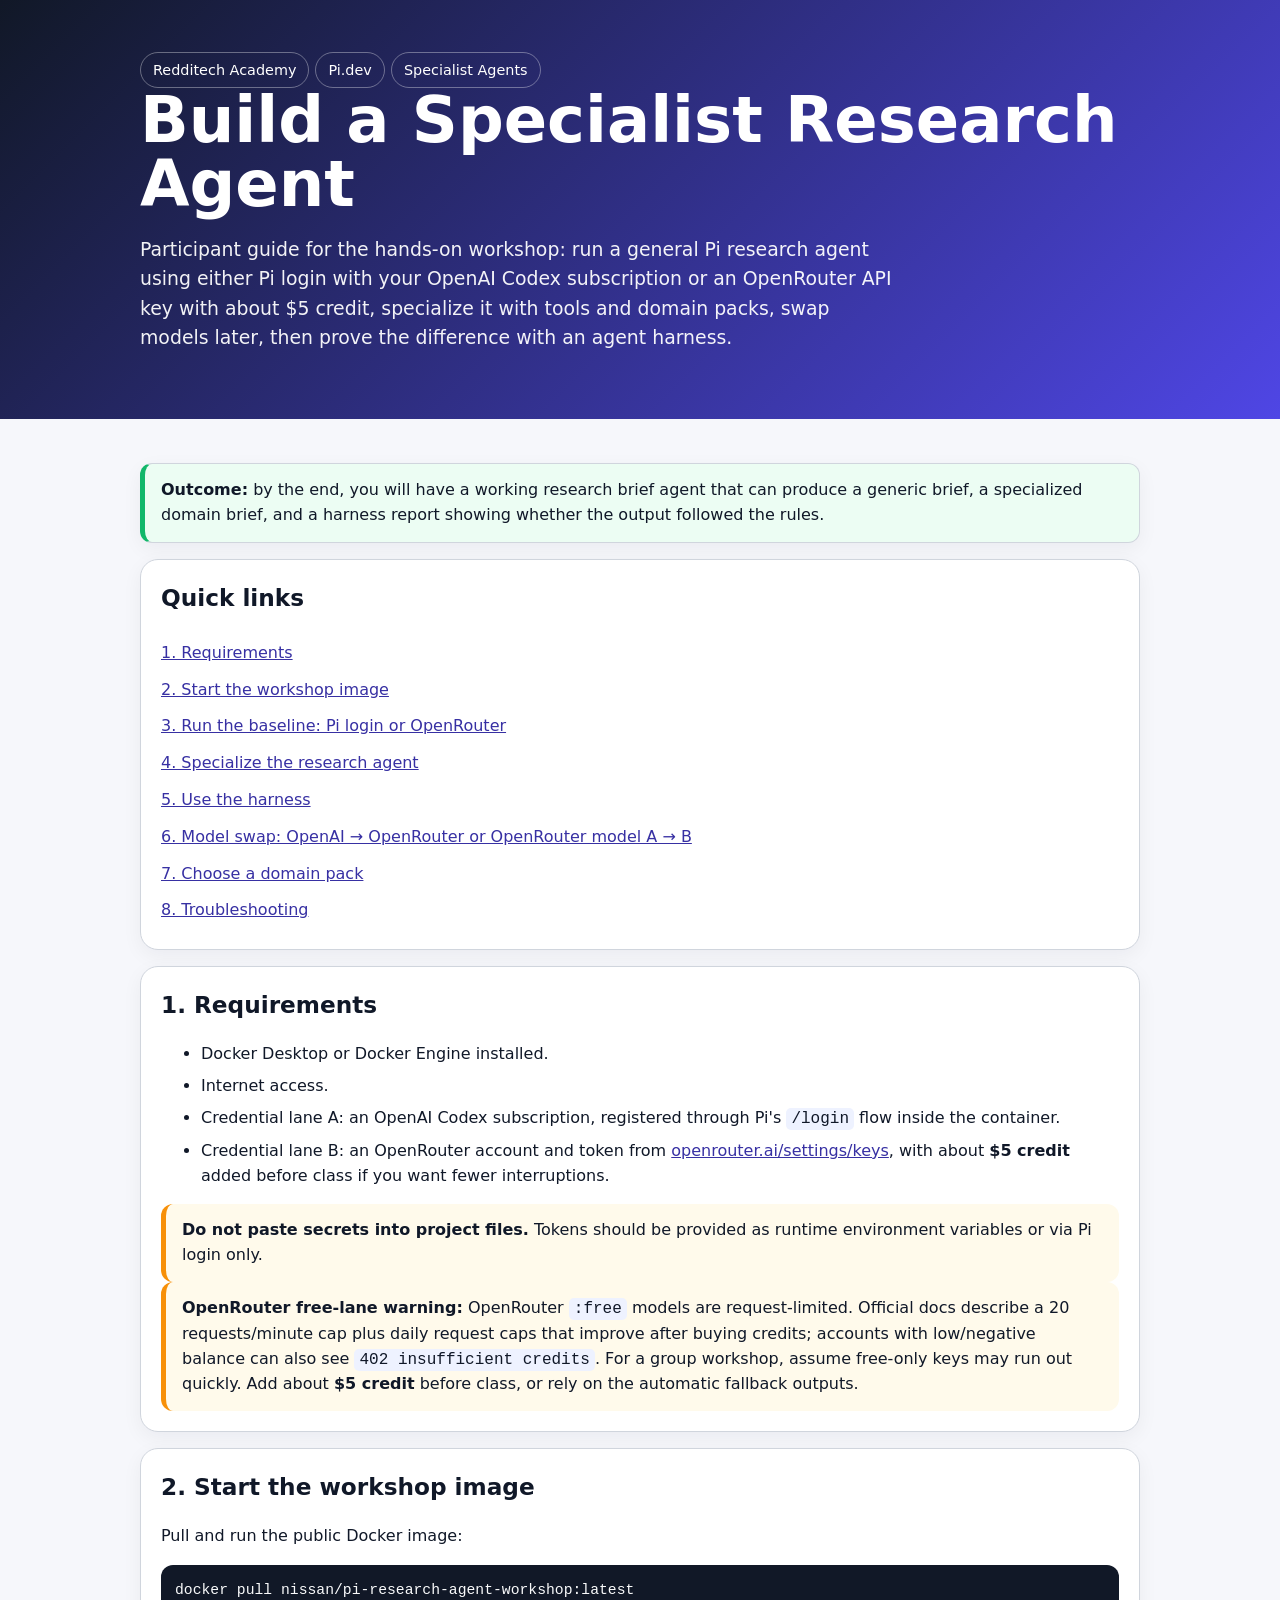
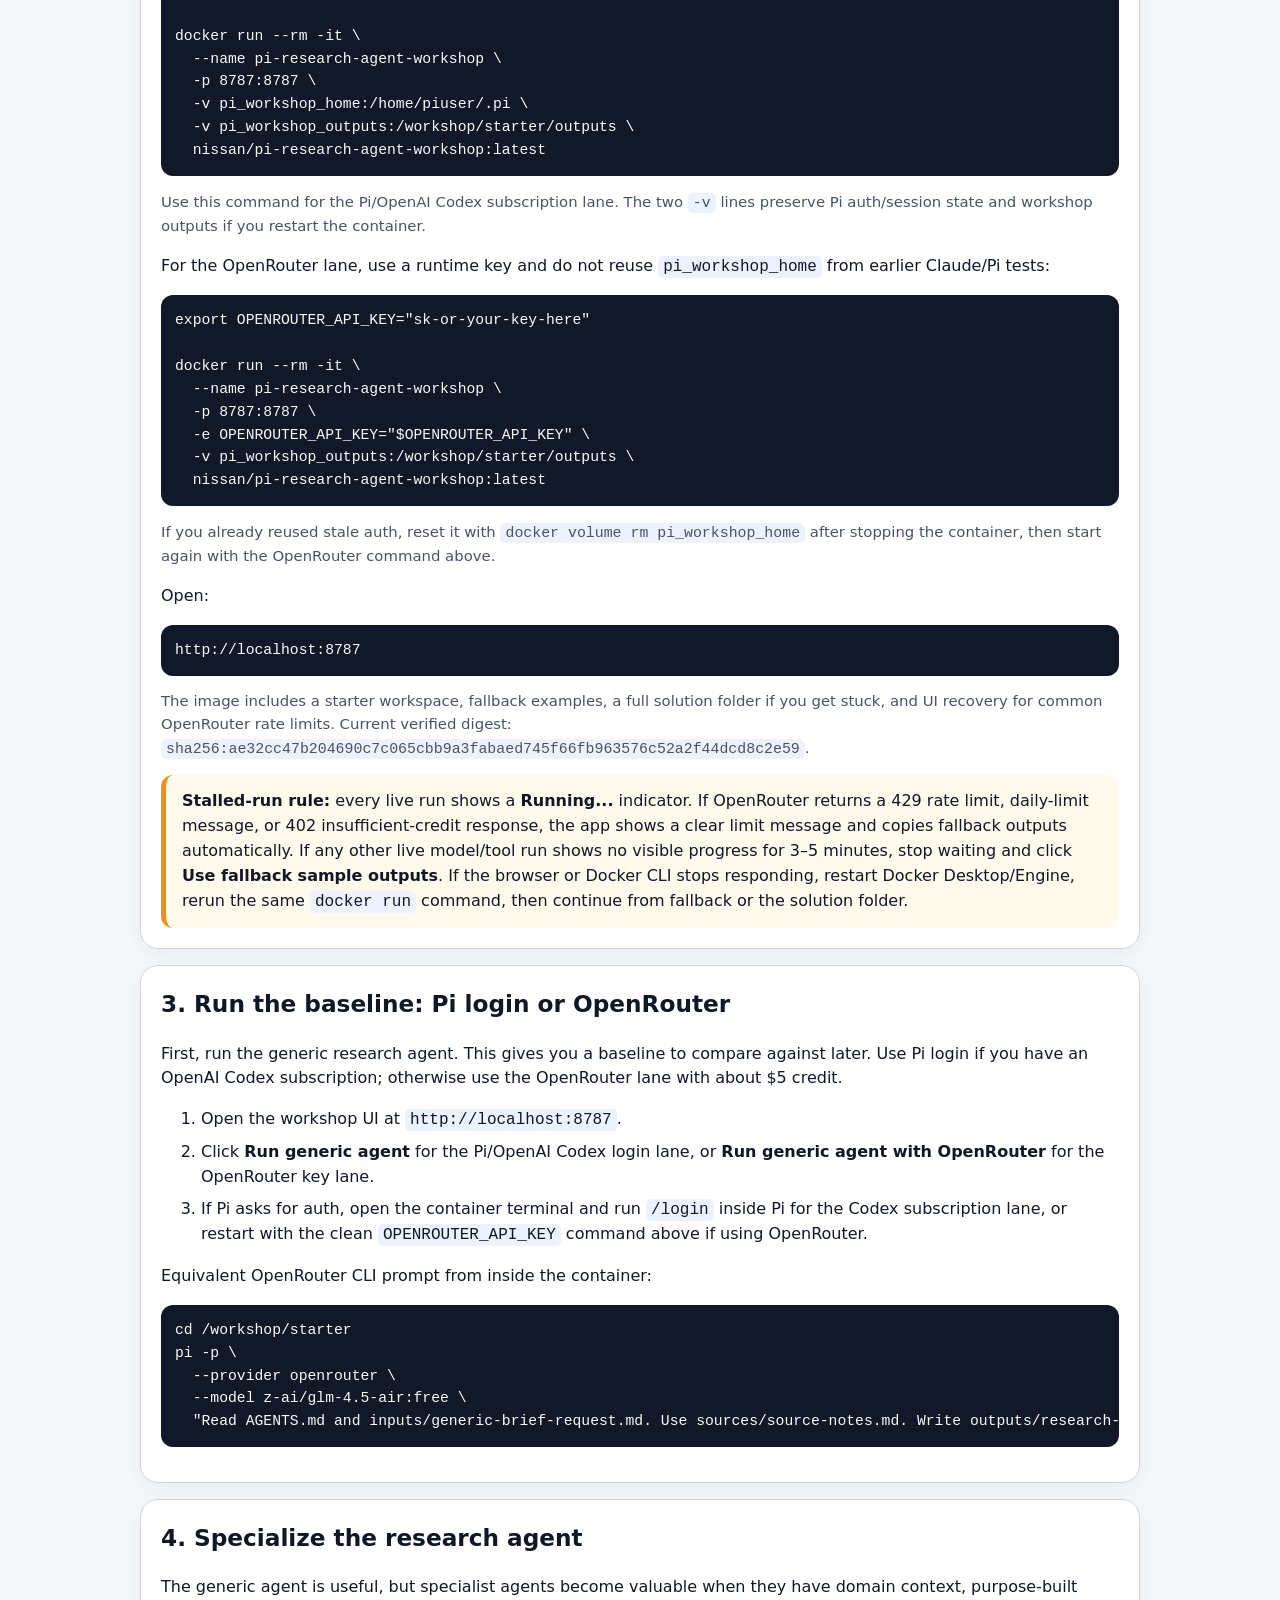
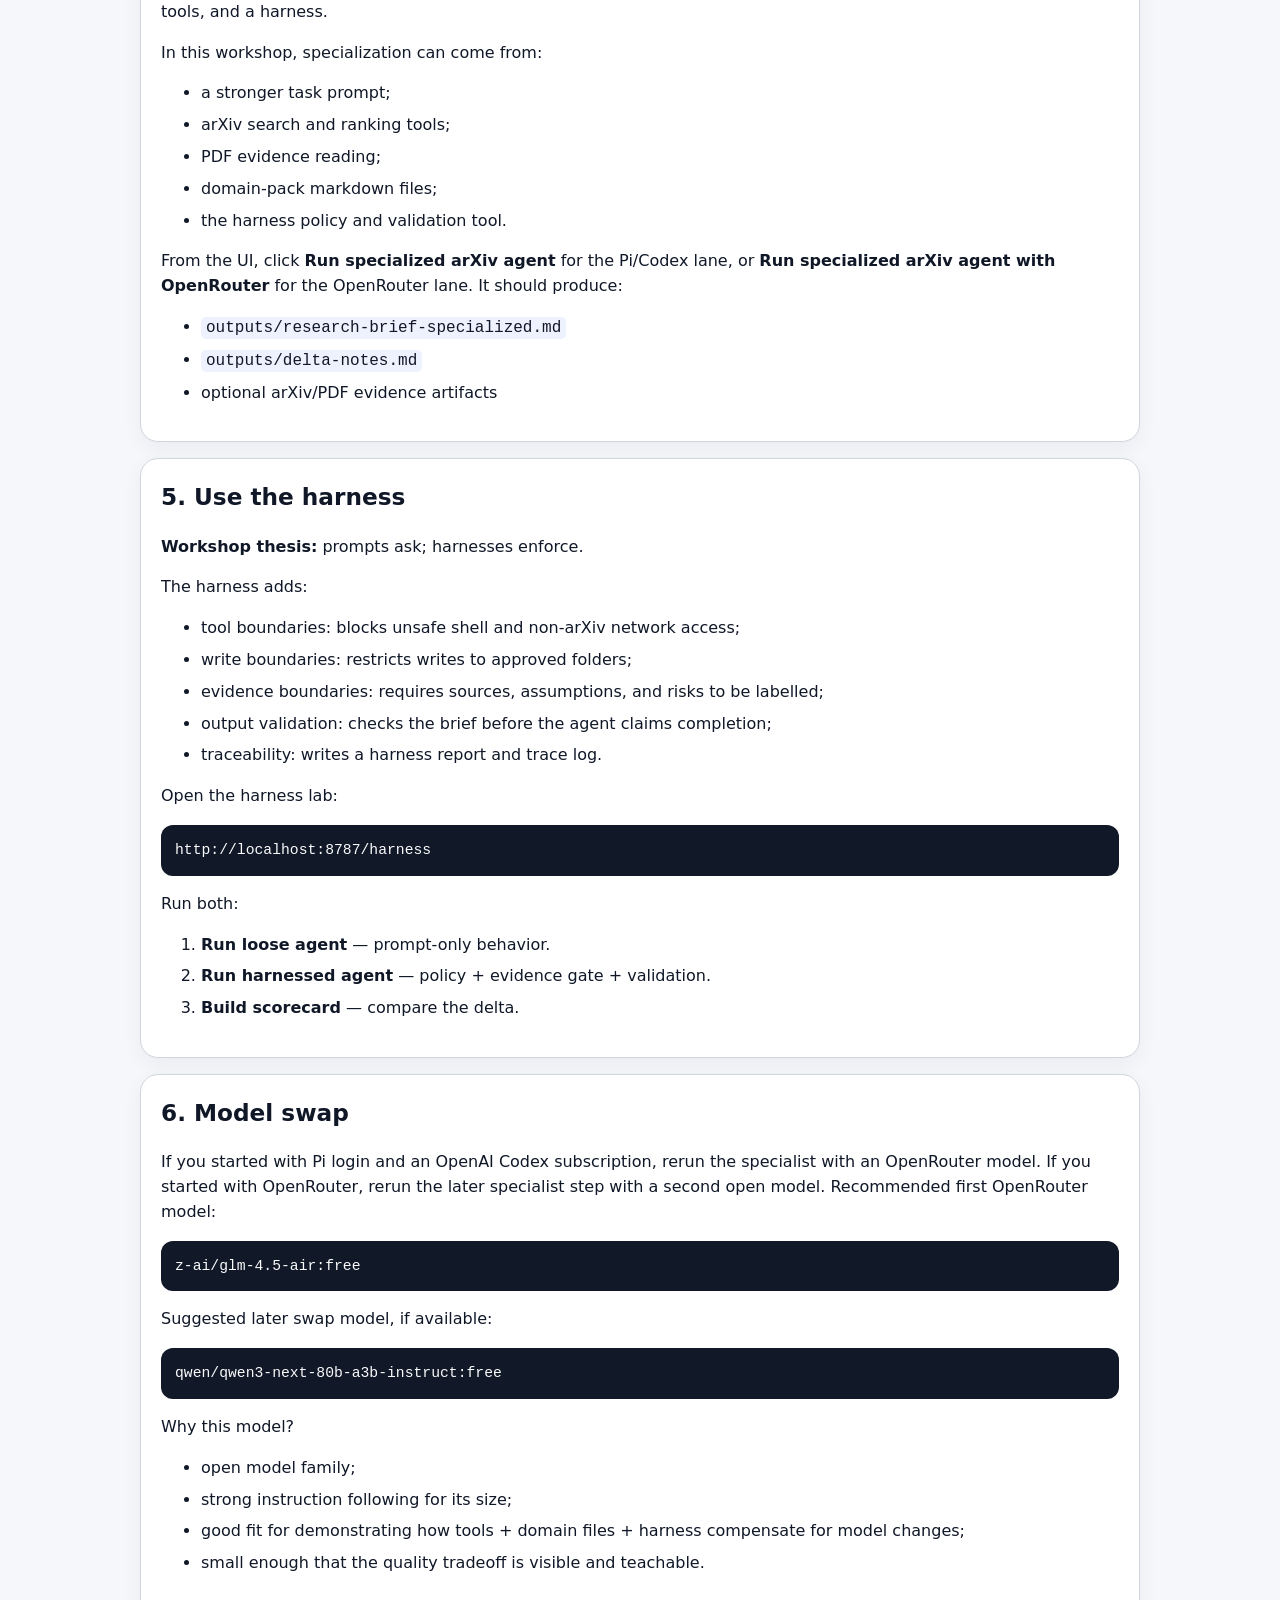
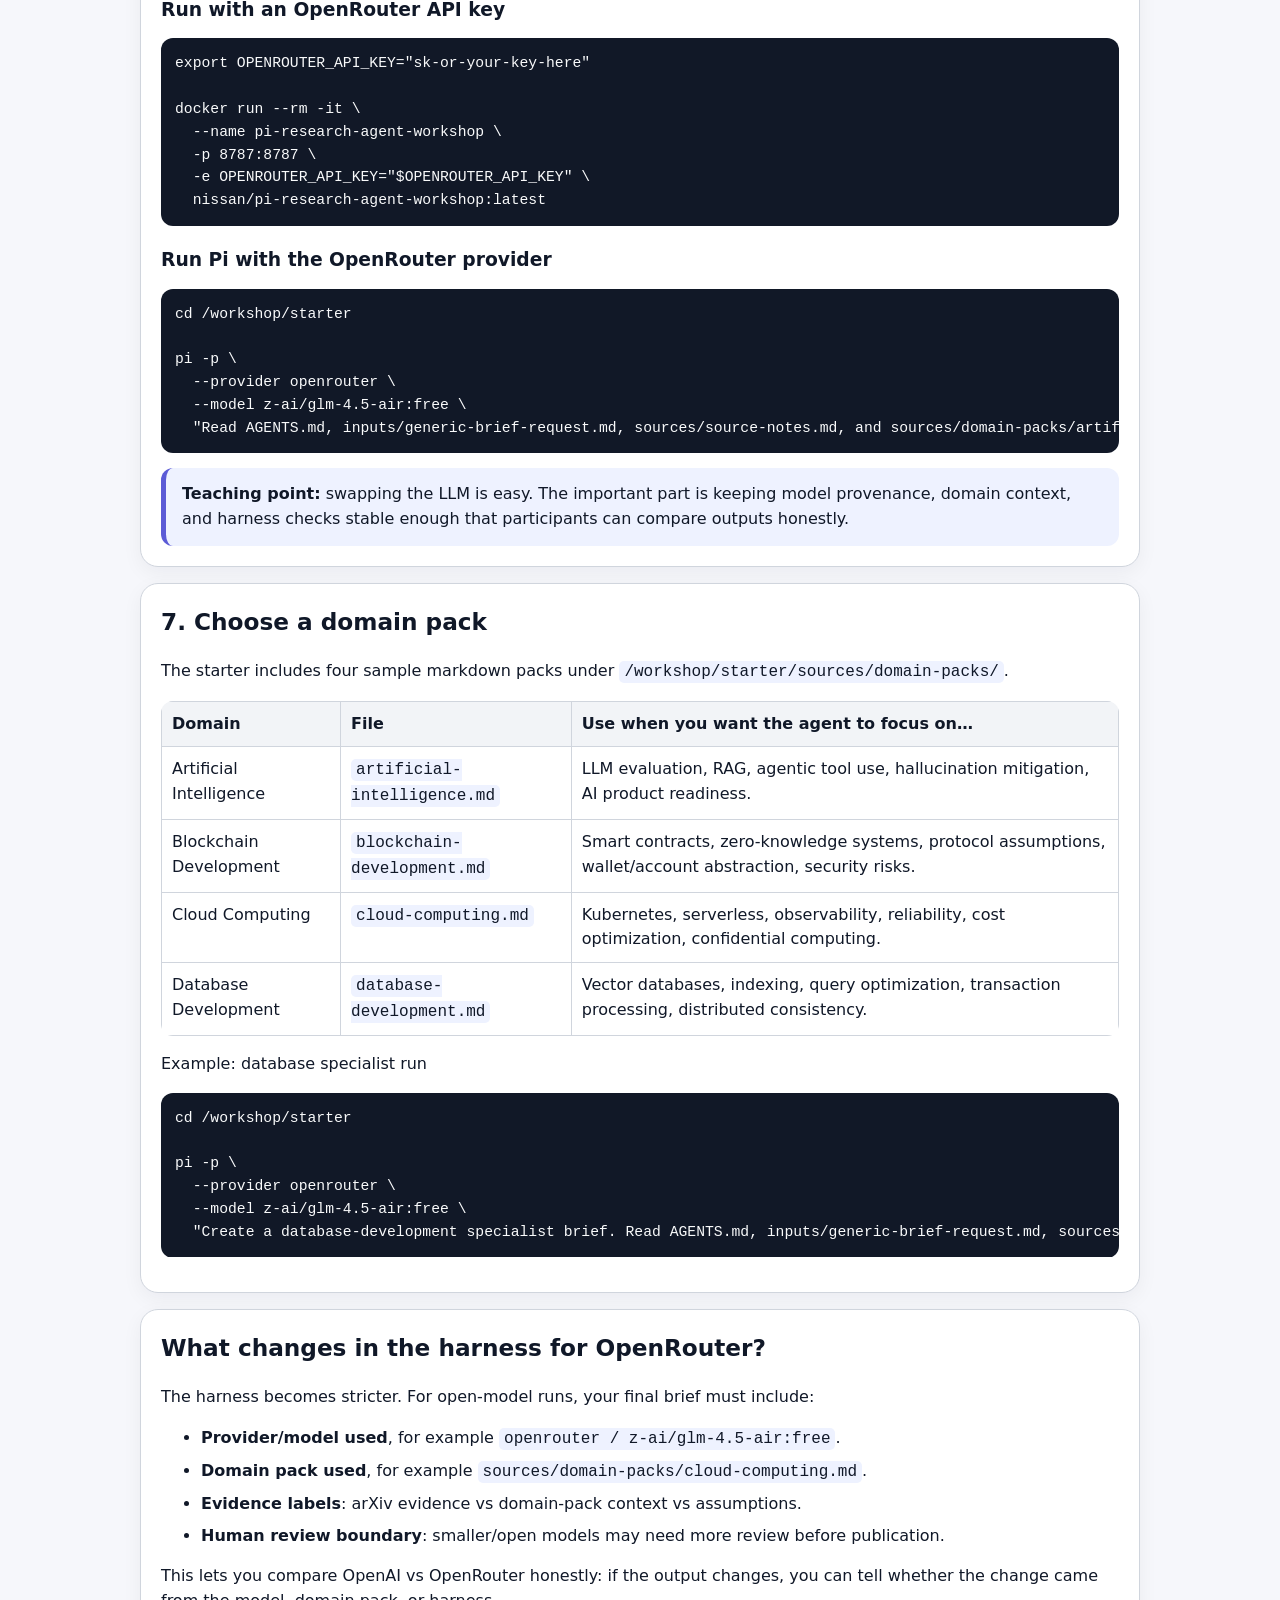
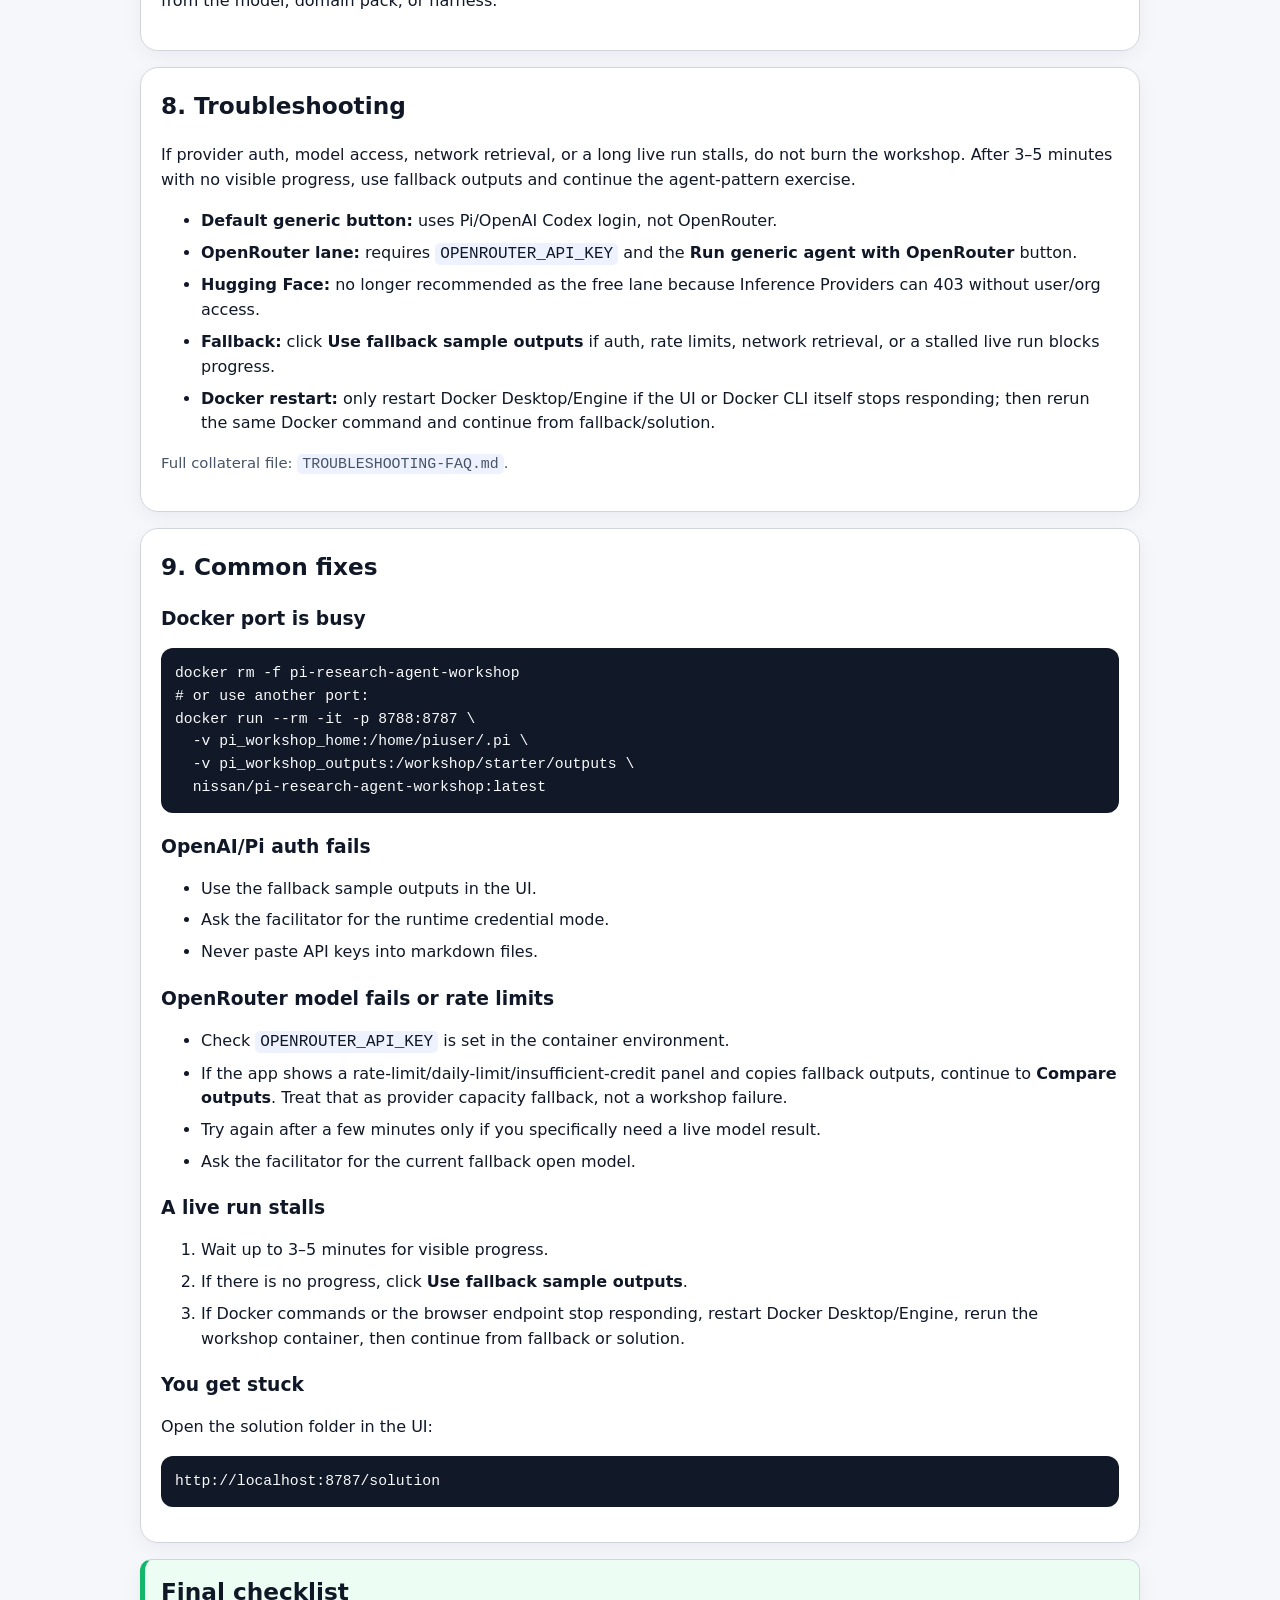
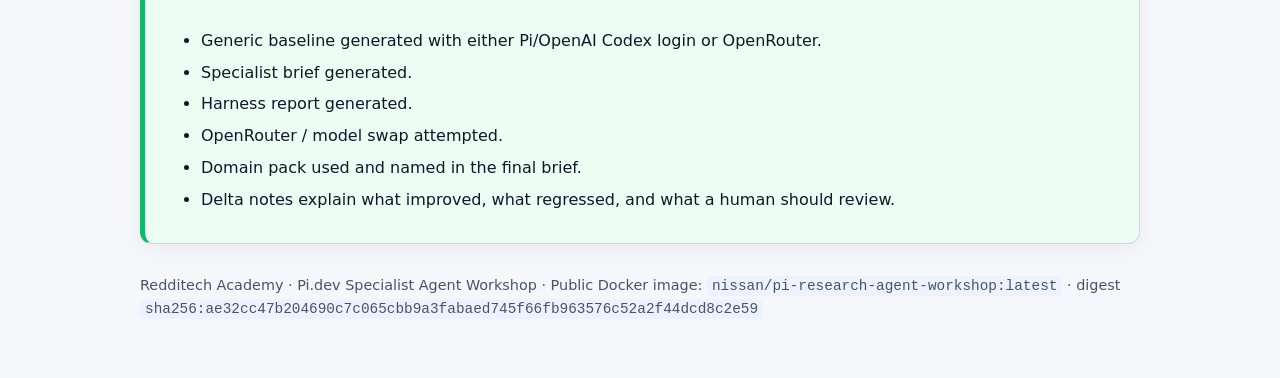
==== participant-share/index.html @ 81f3496f "Publish workshop participant kit" ====
<!doctype html>
<html lang="en">
<head>
  <meta charset="utf-8" />
  <meta name="viewport" content="width=device-width, initial-scale=1" />
  <title>Pi Research Agent Workshop — Participant Guide</title>
  <style>
    :root { color-scheme: light; --ink:#101828; --muted:#475467; --card:#fff; --bg:#f6f7fb; --brand:#5b5bd6; --line:#d0d5dd; --code:#111827; }
    body { margin:0; font-family: Inter, ui-sans-serif, system-ui, -apple-system, BlinkMacSystemFont, "Segoe UI", sans-serif; background:var(--bg); color:var(--ink); line-height:1.55; }
    header { background:linear-gradient(135deg,#111827,#4f46e5); color:white; padding:48px 22px; }
    main { max-width:1000px; margin:0 auto; padding:28px 18px 70px; }
    h1 { margin:0 0 8px; font-size:clamp(2rem,5vw,4rem); line-height:1; }
    h2 { margin-top:0; font-size:1.45rem; }
    h3 { margin-bottom:6px; }
    a { color:#3730a3; }
    .subtitle { font-size:1.18rem; max-width:760px; opacity:.94; }
    .pill { display:inline-block; border:1px solid rgba(255,255,255,.35); border-radius:999px; padding:6px 12px; margin:4px 6px 0 0; font-size:.9rem; }
    .grid { display:grid; grid-template-columns:repeat(auto-fit,minmax(260px,1fr)); gap:16px; }
    .card { background:var(--card); border:1px solid var(--line); border-radius:18px; padding:20px; margin:16px 0; box-shadow:0 6px 20px rgba(16,24,40,.05); }
    .callout { border-left:5px solid var(--brand); background:#eef2ff; padding:14px 16px; border-radius:12px; }
    .warn { border-left-color:#f79009; background:#fffaeb; }
    .success { border-left-color:#12b76a; background:#ecfdf3; }
    pre { background:var(--code); color:#f9fafb; padding:14px; border-radius:12px; overflow-x:auto; font-size:.92rem; }
    code { font-family: ui-monospace, SFMono-Regular, Menlo, Consolas, monospace; background:#eef2ff; padding:2px 5px; border-radius:5px; }
    pre code { background:transparent; padding:0; }
    ol li, ul li { margin:7px 0; }
    table { border-collapse:collapse; width:100%; overflow:hidden; border-radius:12px; }
    th,td { border:1px solid var(--line); padding:10px; text-align:left; vertical-align:top; }
    th { background:#f2f4f7; }
    .small { color:var(--muted); font-size:.93rem; }
    .toc a { display:block; padding:6px 0; }
    .footer { color:var(--muted); font-size:.9rem; margin-top:30px; }
  </style>
</head>
<body>
<header>
  <div style="max-width:1000px;margin:0 auto;">
    <div class="pill">Redditech Academy</div><div class="pill">Pi.dev</div><div class="pill">Specialist Agents</div>
    <h1>Build a Specialist Research Agent</h1>
    <p class="subtitle">Participant guide for the hands-on workshop: run a general Pi research agent using either Pi login with your OpenAI Codex subscription or an OpenRouter API key with about $5 credit, specialize it with tools and domain packs, swap models later, then prove the difference with an agent harness.</p>
  </div>
</header>
<main>
  <section class="card callout success">
    <strong>Outcome:</strong> by the end, you will have a working research brief agent that can produce a generic brief, a specialized domain brief, and a harness report showing whether the output followed the rules.
  </section>

  <section class="card toc">
    <h2>Quick links</h2>
    <a href="#requirements">1. Requirements</a>
    <a href="#start">2. Start the workshop image</a>
    <a href="#baseline">3. Run the baseline: Pi login or OpenRouter</a>
    <a href="#specialize">4. Specialize the research agent</a>
    <a href="#harness">5. Use the harness</a>
    <a href="#openrouter">6. Model swap: OpenAI → OpenRouter or OpenRouter model A → B</a>
    <a href="#domain-packs">7. Choose a domain pack</a>
    <a href="#troubleshooting">8. Troubleshooting</a>
  </section>

  <section id="requirements" class="card">
    <h2>1. Requirements</h2>
    <ul>
      <li>Docker Desktop or Docker Engine installed.</li>
      <li>Internet access.</li>
      <li>Credential lane A: an OpenAI Codex subscription, registered through Pi's <code>/login</code> flow inside the container.</li>
      <li>Credential lane B: an OpenRouter account and token from <a href="https://openrouter.ai/settings/keys">openrouter.ai/settings/keys</a>, with about <strong>$5 credit</strong> added before class if you want fewer interruptions.</li>
    </ul>
    <div class="callout warn"><strong>Do not paste secrets into project files.</strong> Tokens should be provided as runtime environment variables or via Pi login only.</div>
  <div class="callout warn"><strong>OpenRouter free-lane warning:</strong> OpenRouter <code>:free</code> models are request-limited. Official docs describe a 20 requests/minute cap plus daily request caps that improve after buying credits; accounts with low/negative balance can also see <code>402 insufficient credits</code>. For a group workshop, assume free-only keys may run out quickly. Add about <strong>$5 credit</strong> before class, or rely on the automatic fallback outputs.</div>
  </section>

  <section id="start" class="card">
    <h2>2. Start the workshop image</h2>
    <p>Pull and run the public Docker image:</p>
    <pre><code>docker pull nissan/pi-research-agent-workshop:latest

docker run --rm -it \
  --name pi-research-agent-workshop \
  -p 8787:8787 \
  -v pi_workshop_home:/home/piuser/.pi \
  -v pi_workshop_outputs:/workshop/starter/outputs \
  nissan/pi-research-agent-workshop:latest</code></pre>
    <p class="small">Use this command for the Pi/OpenAI Codex subscription lane. The two <code>-v</code> lines preserve Pi auth/session state and workshop outputs if you restart the container.</p>
    <p>For the OpenRouter lane, use a runtime key and do not reuse <code>pi_workshop_home</code> from earlier Claude/Pi tests:</p>
    <pre><code>export OPENROUTER_API_KEY="sk-or-your-key-here"

docker run --rm -it \
  --name pi-research-agent-workshop \
  -p 8787:8787 \
  -e OPENROUTER_API_KEY="$OPENROUTER_API_KEY" \
  -v pi_workshop_outputs:/workshop/starter/outputs \
  nissan/pi-research-agent-workshop:latest</code></pre>
    <p class="small">If you already reused stale auth, reset it with <code>docker volume rm pi_workshop_home</code> after stopping the container, then start again with the OpenRouter command above.</p>
    <p>Open:</p>
    <pre><code>http://localhost:8787</code></pre>
    <p class="small">The image includes a starter workspace, fallback examples, a full solution folder if you get stuck, and UI recovery for common OpenRouter rate limits. Current verified digest: <code>sha256:ae32cc47b204690c7c065cbb9a3fabaed745f66fb963576c52a2f44dcd8c2e59</code>.</p>
    <div class="callout warn"><strong>Stalled-run rule:</strong> every live run shows a <strong>Running...</strong> indicator. If OpenRouter returns a 429 rate limit, daily-limit message, or 402 insufficient-credit response, the app shows a clear limit message and copies fallback outputs automatically. If any other live model/tool run shows no visible progress for 3–5 minutes, stop waiting and click <strong>Use fallback sample outputs</strong>. If the browser or Docker CLI stops responding, restart Docker Desktop/Engine, rerun the same <code>docker run</code> command, then continue from fallback or the solution folder.</div>
  </section>

  <section id="baseline" class="card">
    <h2>3. Run the baseline: Pi login or OpenRouter</h2>
    <p>First, run the generic research agent. This gives you a baseline to compare against later. Use Pi login if you have an OpenAI Codex subscription; otherwise use the OpenRouter lane with about $5 credit.</p>
    <ol>
      <li>Open the workshop UI at <code>http://localhost:8787</code>.</li>
      <li>Click <strong>Run generic agent</strong> for the Pi/OpenAI Codex login lane, or <strong>Run generic agent with OpenRouter</strong> for the OpenRouter key lane.</li>
      <li>If Pi asks for auth, open the container terminal and run <code>/login</code> inside Pi for the Codex subscription lane, or restart with the clean <code>OPENROUTER_API_KEY</code> command above if using OpenRouter.</li>
    </ol>
    <p>Equivalent OpenRouter CLI prompt from inside the container:</p>
    <pre><code>cd /workshop/starter
pi -p \
  --provider openrouter \
  --model z-ai/glm-4.5-air:free \
  "Read AGENTS.md and inputs/generic-brief-request.md. Use sources/source-notes.md. Write outputs/research-brief-generic.md. Include provider/model used, source notes used, limitations, and open questions."</code></pre>
  </section>

  <section id="specialize" class="card">
    <h2>4. Specialize the research agent</h2>
    <p>The generic agent is useful, but specialist agents become valuable when they have domain context, purpose-built tools, and a harness.</p>
    <p>In this workshop, specialization can come from:</p>
    <ul>
      <li>a stronger task prompt;</li>
      <li>arXiv search and ranking tools;</li>
      <li>PDF evidence reading;</li>
      <li>domain-pack markdown files;</li>
      <li>the harness policy and validation tool.</li>
    </ul>
    <p>From the UI, click <strong>Run specialized arXiv agent</strong> for the Pi/Codex lane, or <strong>Run specialized arXiv agent with OpenRouter</strong> for the OpenRouter lane. It should produce:</p>
    <ul>
      <li><code>outputs/research-brief-specialized.md</code></li>
      <li><code>outputs/delta-notes.md</code></li>
      <li>optional arXiv/PDF evidence artifacts</li>
    </ul>
  </section>

  <section id="harness" class="card">
    <h2>5. Use the harness</h2>
    <p><strong>Workshop thesis:</strong> prompts ask; harnesses enforce.</p>
    <p>The harness adds:</p>
    <ul>
      <li>tool boundaries: blocks unsafe shell and non-arXiv network access;</li>
      <li>write boundaries: restricts writes to approved folders;</li>
      <li>evidence boundaries: requires sources, assumptions, and risks to be labelled;</li>
      <li>output validation: checks the brief before the agent claims completion;</li>
      <li>traceability: writes a harness report and trace log.</li>
    </ul>
    <p>Open the harness lab:</p>
    <pre><code>http://localhost:8787/harness</code></pre>
    <p>Run both:</p>
    <ol>
      <li><strong>Run loose agent</strong> — prompt-only behavior.</li>
      <li><strong>Run harnessed agent</strong> — policy + evidence gate + validation.</li>
      <li><strong>Build scorecard</strong> — compare the delta.</li>
    </ol>
  </section>

  <section id="openrouter" class="card">
    <h2>6. Model swap</h2>
    <p>If you started with Pi login and an OpenAI Codex subscription, rerun the specialist with an OpenRouter model. If you started with OpenRouter, rerun the later specialist step with a second open model. Recommended first OpenRouter model:</p>
    <pre><code>z-ai/glm-4.5-air:free</code></pre>
    <p>Suggested later swap model, if available:</p>
    <pre><code>qwen/qwen3-next-80b-a3b-instruct:free</code></pre>
    <p>Why this model?</p>
    <ul>
      <li>open model family;</li>
      <li>strong instruction following for its size;</li>
      <li>good fit for demonstrating how tools + domain files + harness compensate for model changes;</li>
      <li>small enough that the quality tradeoff is visible and teachable.</li>
    </ul>
    <h3>Run with an OpenRouter API key</h3>
    <pre><code>export OPENROUTER_API_KEY="sk-or-your-key-here"

docker run --rm -it \
  --name pi-research-agent-workshop \
  -p 8787:8787 \
  -e OPENROUTER_API_KEY="$OPENROUTER_API_KEY" \
  nissan/pi-research-agent-workshop:latest</code></pre>
    <h3>Run Pi with the OpenRouter provider</h3>
    <pre><code>cd /workshop/starter

pi -p \
  --provider openrouter \
  --model z-ai/glm-4.5-air:free \
  "Read AGENTS.md, inputs/generic-brief-request.md, sources/source-notes.md, and sources/domain-packs/artificial-intelligence.md. Write outputs/research-brief-specialized.md and outputs/delta-notes.md. Include provider/model used, domain pack used, evidence labels, risks, recommended next action, and open questions. Run the harness check before completion."</code></pre>
    <div class="callout"><strong>Teaching point:</strong> swapping the LLM is easy. The important part is keeping model provenance, domain context, and harness checks stable enough that participants can compare outputs honestly.</div>
  </section>

  <section id="domain-packs" class="card">
    <h2>7. Choose a domain pack</h2>
    <p>The starter includes four sample markdown packs under <code>/workshop/starter/sources/domain-packs/</code>.</p>
    <table>
      <thead><tr><th>Domain</th><th>File</th><th>Use when you want the agent to focus on…</th></tr></thead>
      <tbody>
        <tr><td>Artificial Intelligence</td><td><code>artificial-intelligence.md</code></td><td>LLM evaluation, RAG, agentic tool use, hallucination mitigation, AI product readiness.</td></tr>
        <tr><td>Blockchain Development</td><td><code>blockchain-development.md</code></td><td>Smart contracts, zero-knowledge systems, protocol assumptions, wallet/account abstraction, security risks.</td></tr>
        <tr><td>Cloud Computing</td><td><code>cloud-computing.md</code></td><td>Kubernetes, serverless, observability, reliability, cost optimization, confidential computing.</td></tr>
        <tr><td>Database Development</td><td><code>database-development.md</code></td><td>Vector databases, indexing, query optimization, transaction processing, distributed consistency.</td></tr>
      </tbody>
    </table>
    <p>Example: database specialist run</p>
    <pre><code>cd /workshop/starter

pi -p \
  --provider openrouter \
  --model z-ai/glm-4.5-air:free \
  "Create a database-development specialist brief. Read AGENTS.md, inputs/generic-brief-request.md, sources/source-notes.md, and sources/domain-packs/database-development.md. Use the domain pack's evidence checklist and output additions. Write outputs/research-brief-specialized.md and outputs/delta-notes.md. Run the harness check."</code></pre>
  </section>

  <section class="card">
    <h2>What changes in the harness for OpenRouter?</h2>
    <p>The harness becomes stricter. For open-model runs, your final brief must include:</p>
    <ul>
      <li><strong>Provider/model used</strong>, for example <code>openrouter / z-ai/glm-4.5-air:free</code>.</li>
      <li><strong>Domain pack used</strong>, for example <code>sources/domain-packs/cloud-computing.md</code>.</li>
      <li><strong>Evidence labels</strong>: arXiv evidence vs domain-pack context vs assumptions.</li>
      <li><strong>Human review boundary</strong>: smaller/open models may need more review before publication.</li>
    </ul>
    <p>This lets you compare OpenAI vs OpenRouter honestly: if the output changes, you can tell whether the change came from the model, domain pack, or harness.</p>
  </section>

  <section id="troubleshooting" class="card">
    <h2>8. Troubleshooting</h2>
    <p>If provider auth, model access, network retrieval, or a long live run stalls, do not burn the workshop. After 3–5 minutes with no visible progress, use fallback outputs and continue the agent-pattern exercise.</p>
    <ul>
      <li><strong>Default generic button:</strong> uses Pi/OpenAI Codex login, not OpenRouter.</li>
      <li><strong>OpenRouter lane:</strong> requires <code>OPENROUTER_API_KEY</code> and the <strong>Run generic agent with OpenRouter</strong> button.</li>
      <li><strong>Hugging Face:</strong> no longer recommended as the free lane because Inference Providers can 403 without user/org access.</li>
      <li><strong>Fallback:</strong> click <strong>Use fallback sample outputs</strong> if auth, rate limits, network retrieval, or a stalled live run blocks progress.</li>
      <li><strong>Docker restart:</strong> only restart Docker Desktop/Engine if the UI or Docker CLI itself stops responding; then rerun the same Docker command and continue from fallback/solution.</li>
    </ul>
    <p class="small">Full collateral file: <code>TROUBLESHOOTING-FAQ.md</code>.</p>
  </section>

  <section class="card">
    <h2>9. Common fixes</h2>
    <h3>Docker port is busy</h3>
    <pre><code>docker rm -f pi-research-agent-workshop
# or use another port:
docker run --rm -it -p 8788:8787 \
  -v pi_workshop_home:/home/piuser/.pi \
  -v pi_workshop_outputs:/workshop/starter/outputs \
  nissan/pi-research-agent-workshop:latest</code></pre>
    <h3>OpenAI/Pi auth fails</h3>
    <ul>
      <li>Use the fallback sample outputs in the UI.</li>
      <li>Ask the facilitator for the runtime credential mode.</li>
      <li>Never paste API keys into markdown files.</li>
    </ul>
    <h3>OpenRouter model fails or rate limits</h3>
    <ul>
      <li>Check <code>OPENROUTER_API_KEY</code> is set in the container environment.</li>
      <li>If the app shows a rate-limit/daily-limit/insufficient-credit panel and copies fallback outputs, continue to <strong>Compare outputs</strong>. Treat that as provider capacity fallback, not a workshop failure.</li>
      <li>Try again after a few minutes only if you specifically need a live model result.</li>
      <li>Ask the facilitator for the current fallback open model.</li>
    </ul>
    <h3>A live run stalls</h3>
    <ol><li>Wait up to 3–5 minutes for visible progress.</li><li>If there is no progress, click <strong>Use fallback sample outputs</strong>.</li><li>If Docker commands or the browser endpoint stop responding, restart Docker Desktop/Engine, rerun the workshop container, then continue from fallback or solution.</li></ol>
    <h3>You get stuck</h3>
    <p>Open the solution folder in the UI:</p>
    <pre><code>http://localhost:8787/solution</code></pre>
  </section>

  <section class="card callout success">
    <h2>Final checklist</h2>
    <ul>
      <li>Generic baseline generated with either Pi/OpenAI Codex login or OpenRouter.</li>
      <li>Specialist brief generated.</li>
      <li>Harness report generated.</li>
      <li>OpenRouter / model swap attempted.</li>
      <li>Domain pack used and named in the final brief.</li>
      <li>Delta notes explain what improved, what regressed, and what a human should review.</li>
    </ul>
  </section>

  <p class="footer">Redditech Academy · Pi.dev Specialist Agent Workshop · Public Docker image: <code>nissan/pi-research-agent-workshop:latest</code> · digest <code>sha256:ae32cc47b204690c7c065cbb9a3fabaed745f66fb963576c52a2f44dcd8c2e59</code></p>
</main>
</body>
</html>
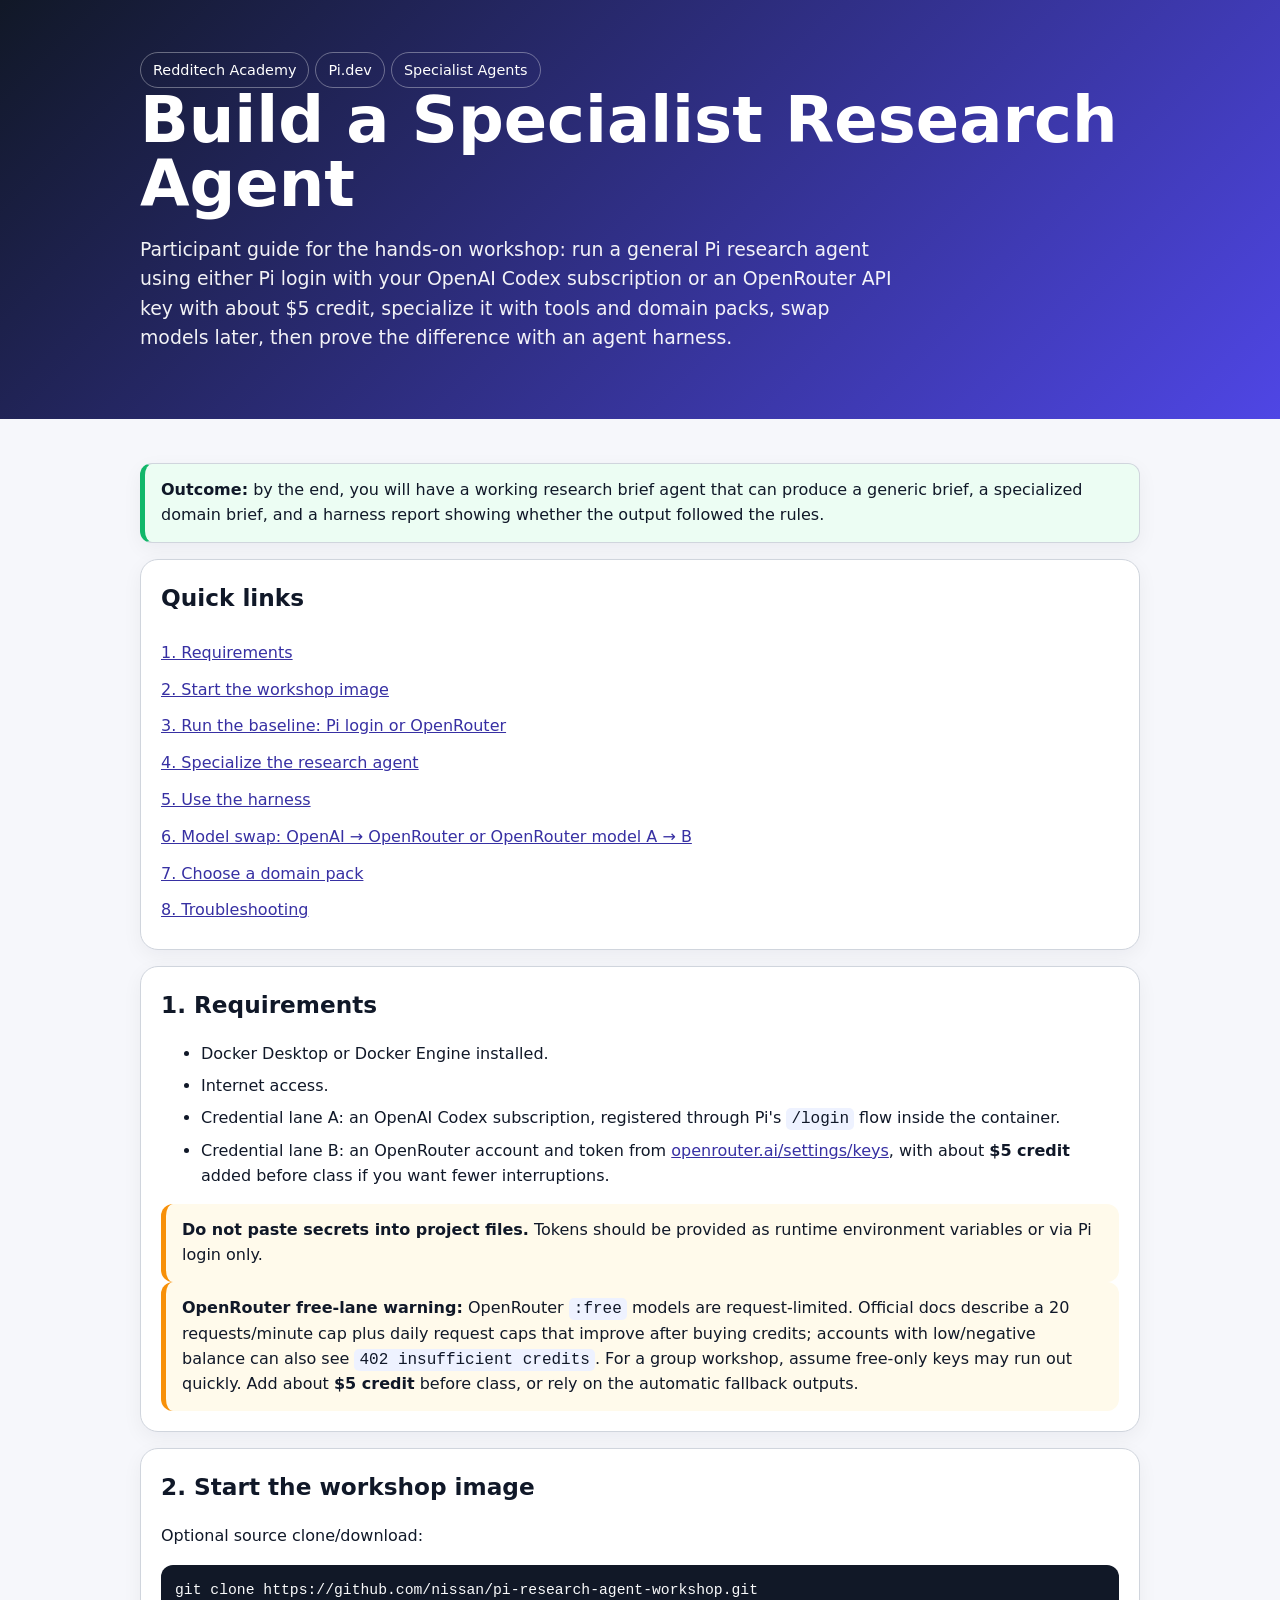
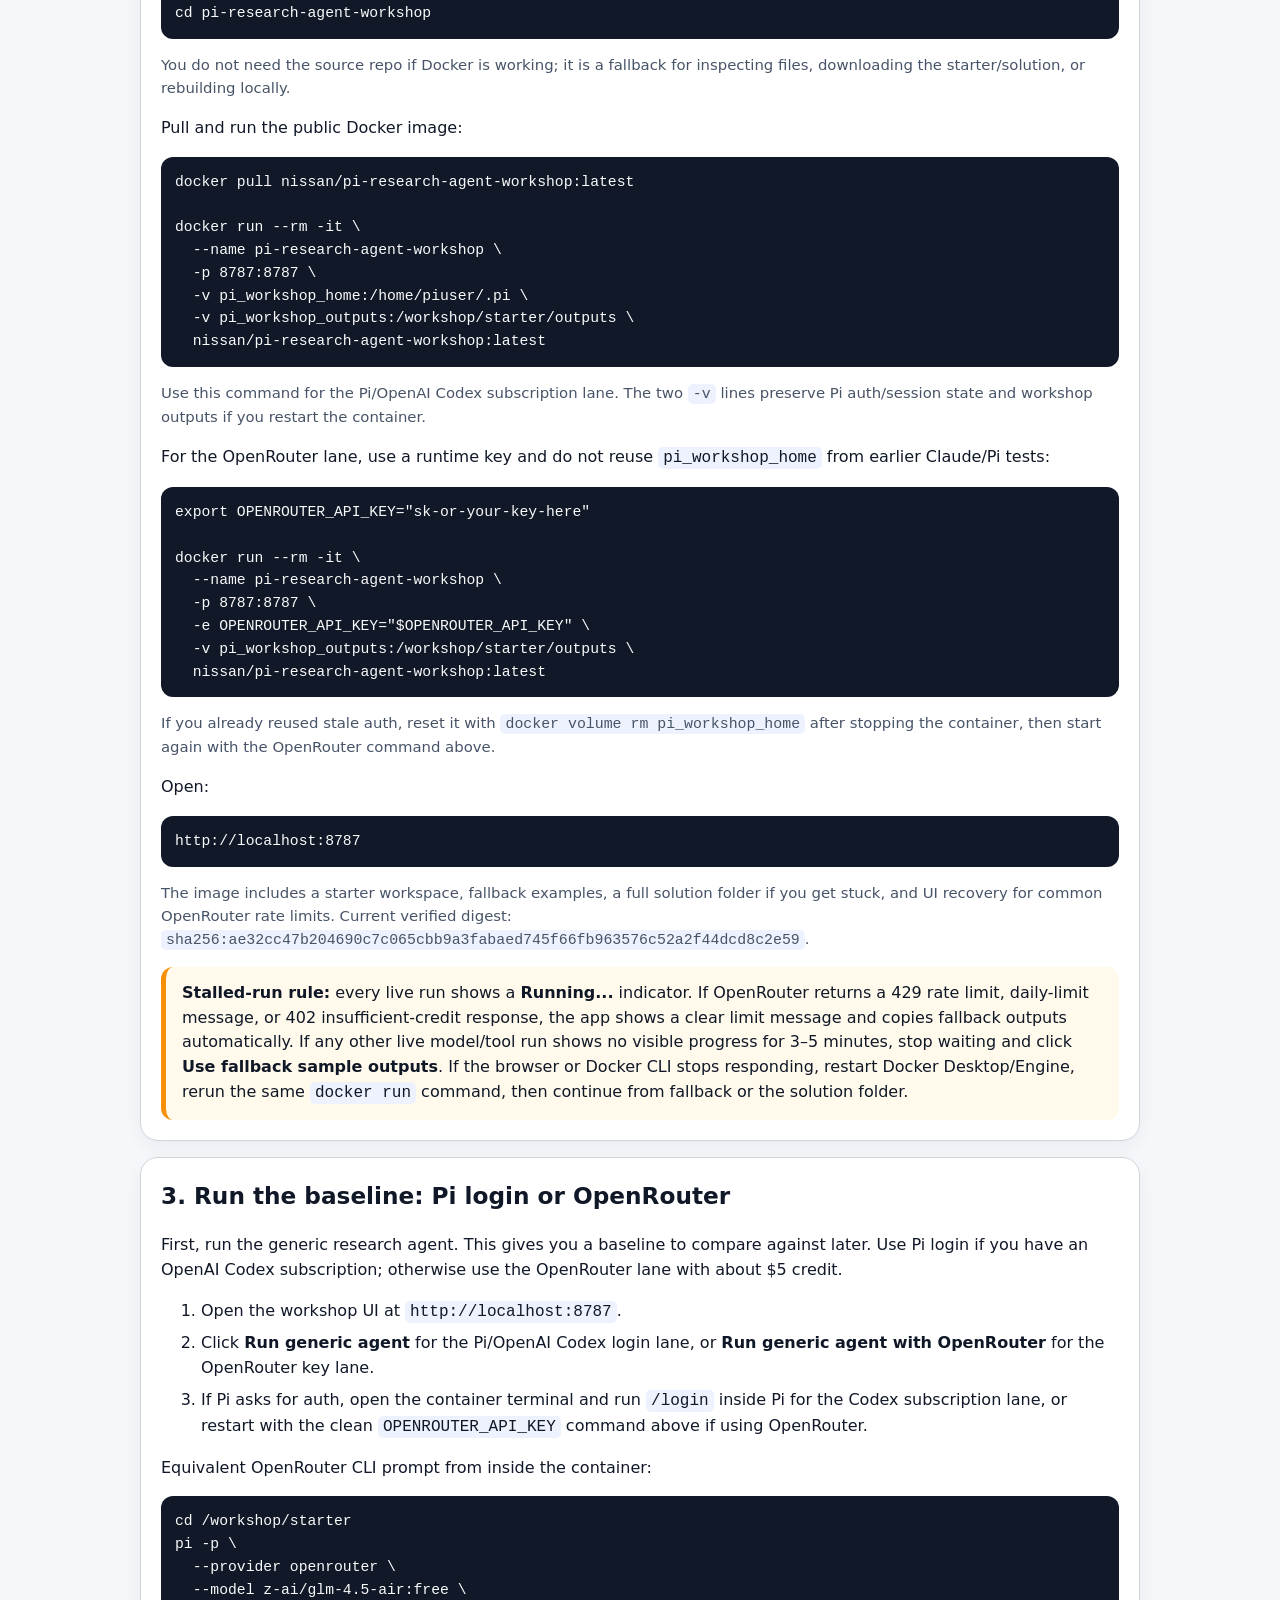
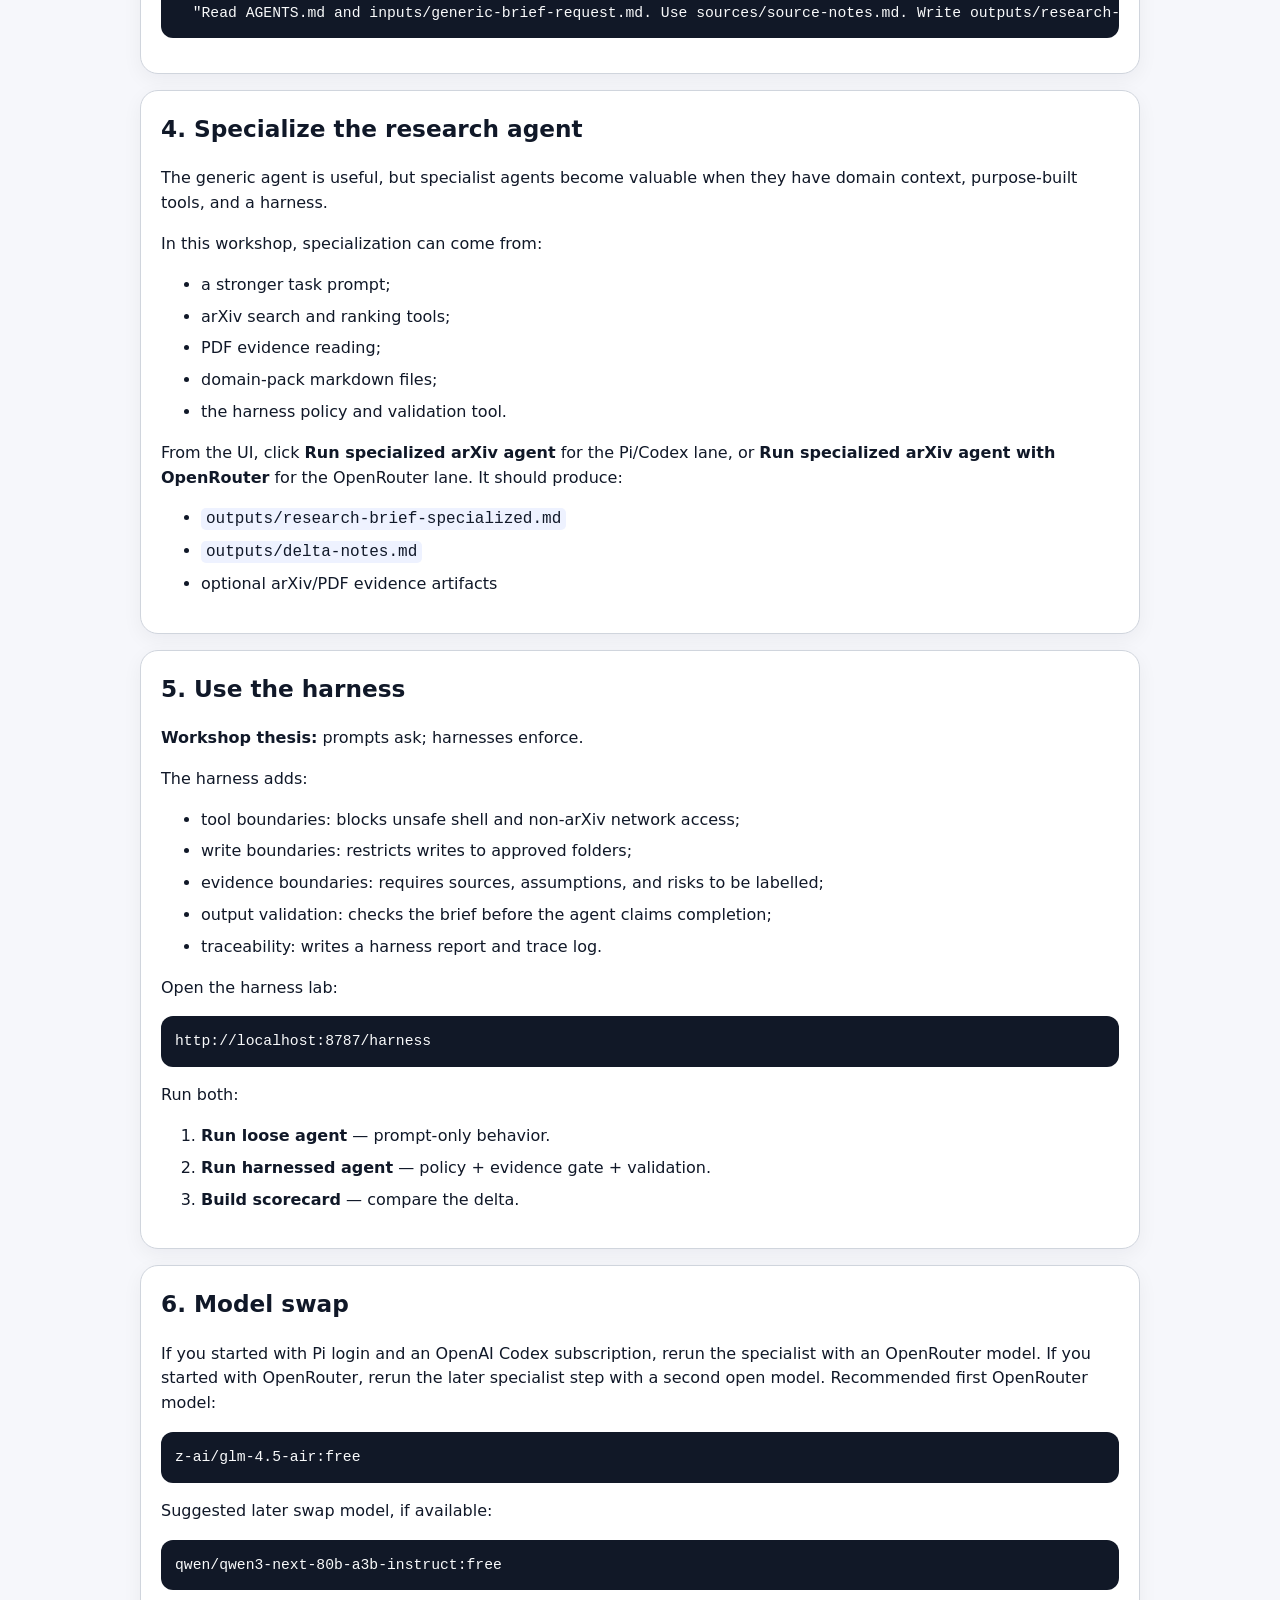
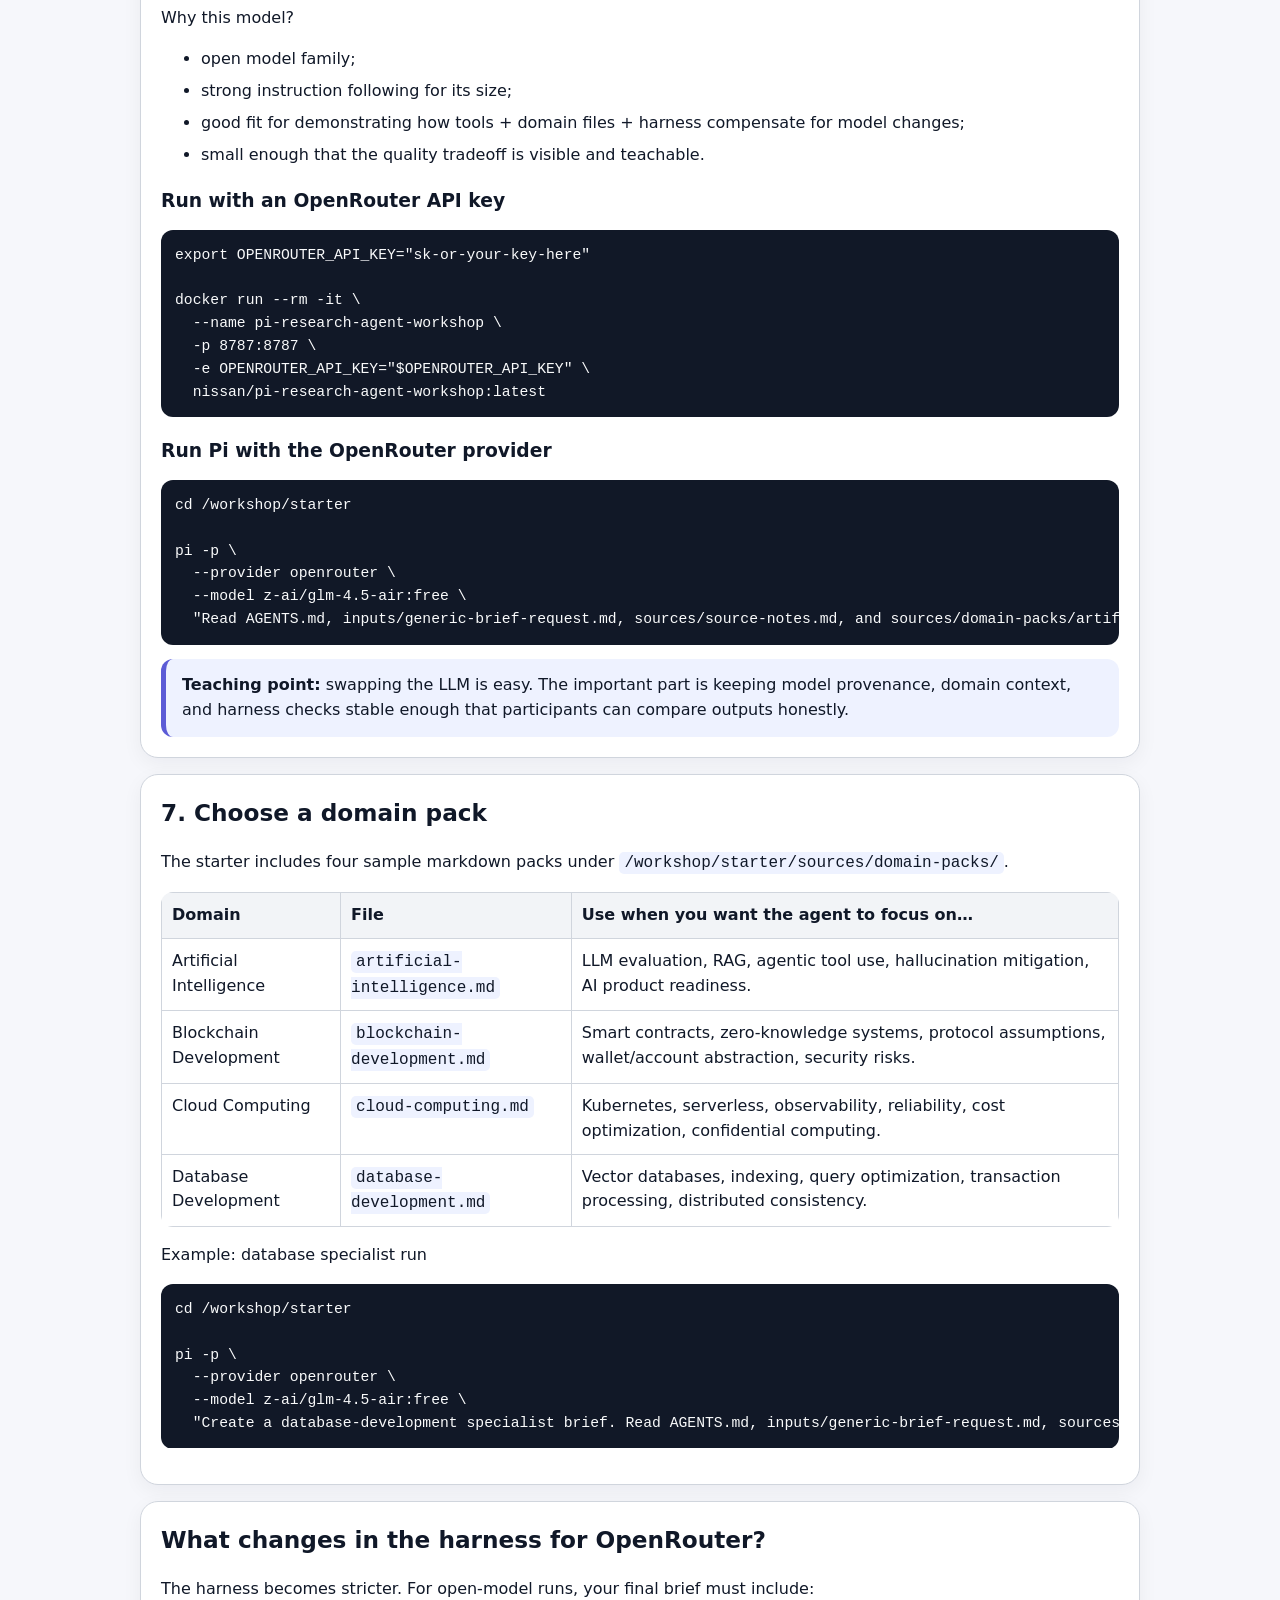
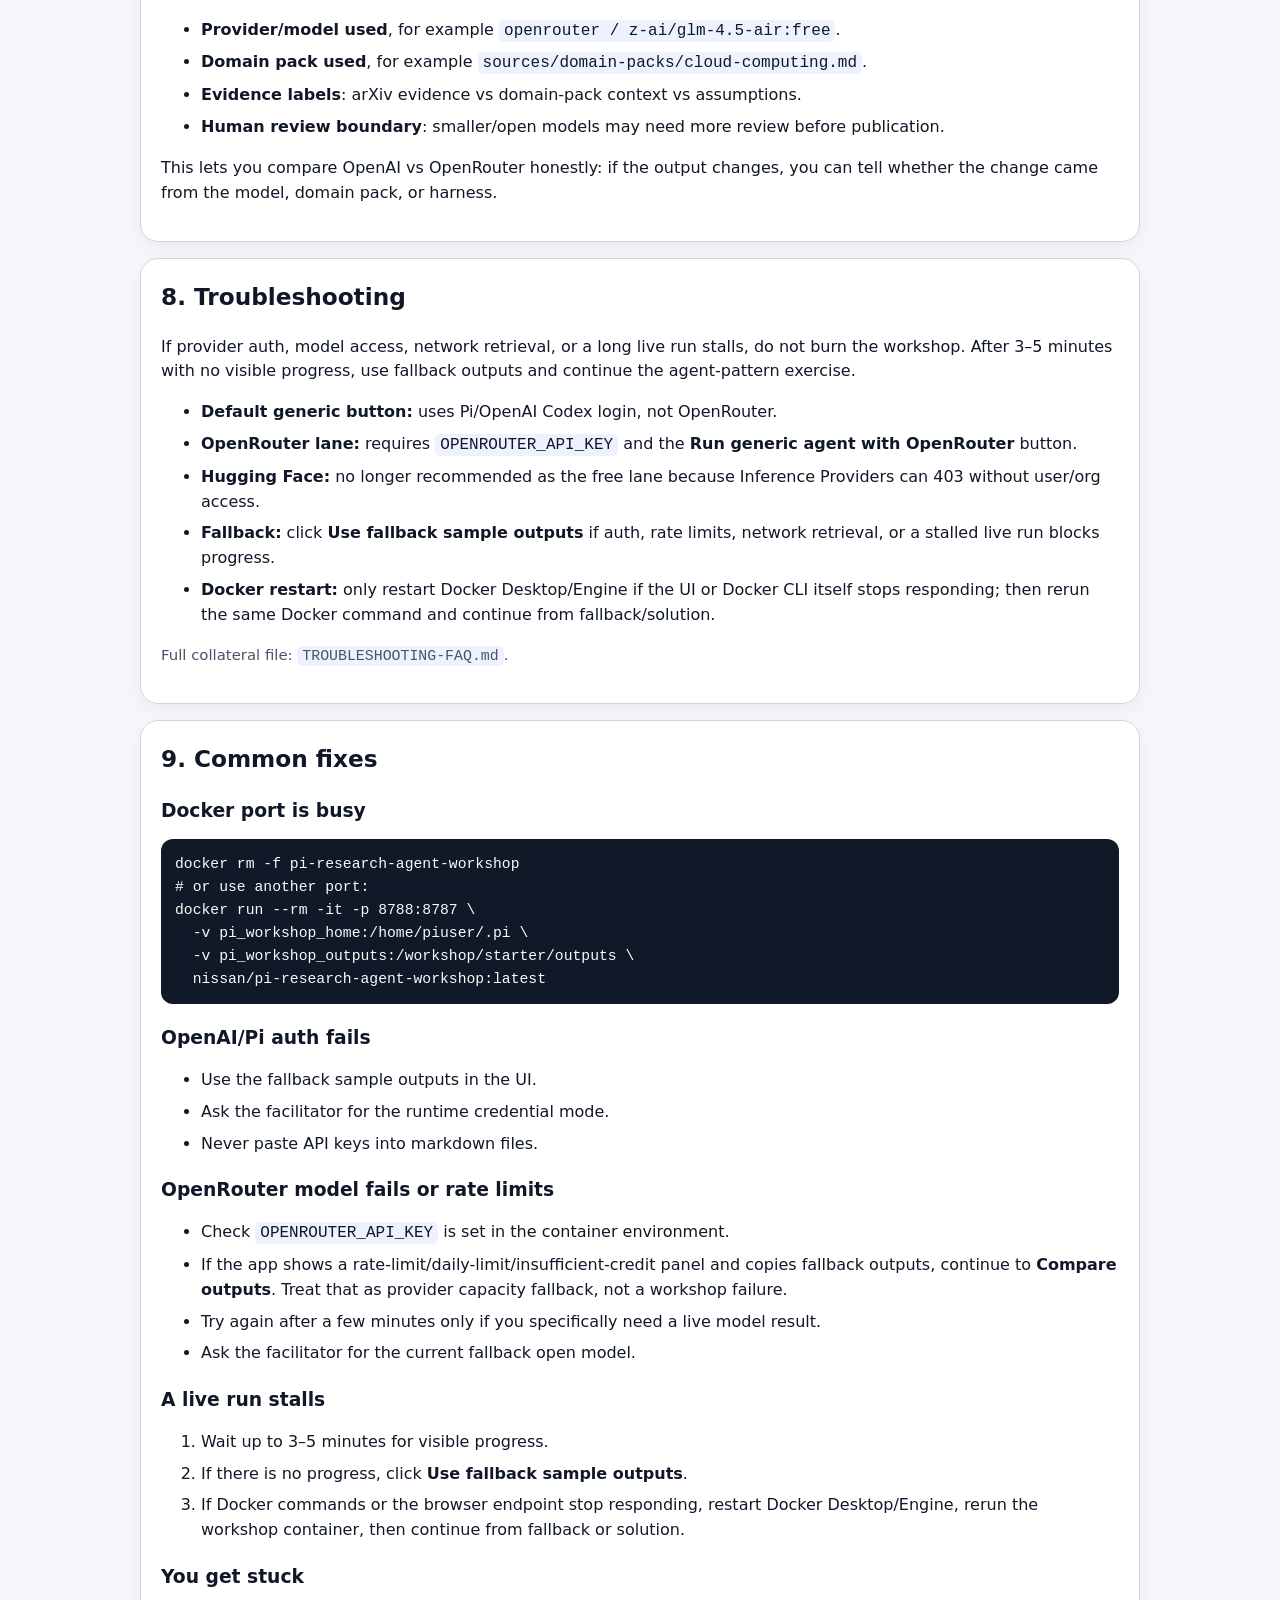
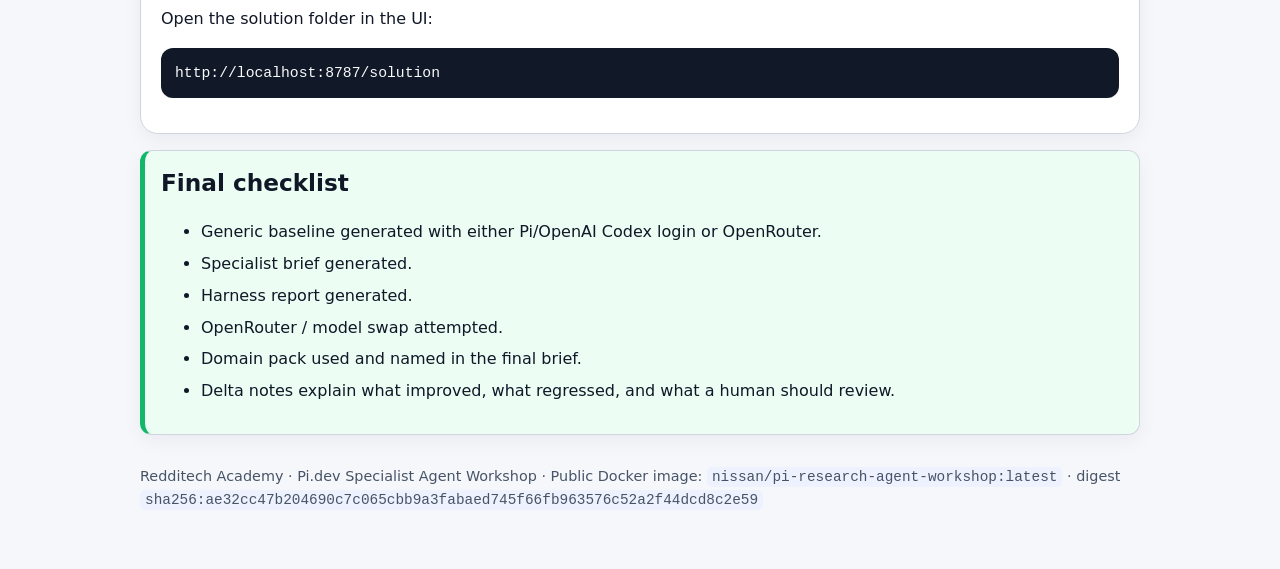
==== commit eb00afde: "Add public clone path to workshop docs" ====
--- a/participant-share/index.html
+++ b/participant-share/index.html
@@ -71,6 +71,10 @@
 
   <section id="start" class="card">
     <h2>2. Start the workshop image</h2>
+    <p>Optional source clone/download:</p>
+    <pre><code>git clone https://github.com/nissan/pi-research-agent-workshop.git
+cd pi-research-agent-workshop</code></pre>
+    <p class="small">You do not need the source repo if Docker is working; it is a fallback for inspecting files, downloading the starter/solution, or rebuilding locally.</p>
     <p>Pull and run the public Docker image:</p>
     <pre><code>docker pull nissan/pi-research-agent-workshop:latest
 
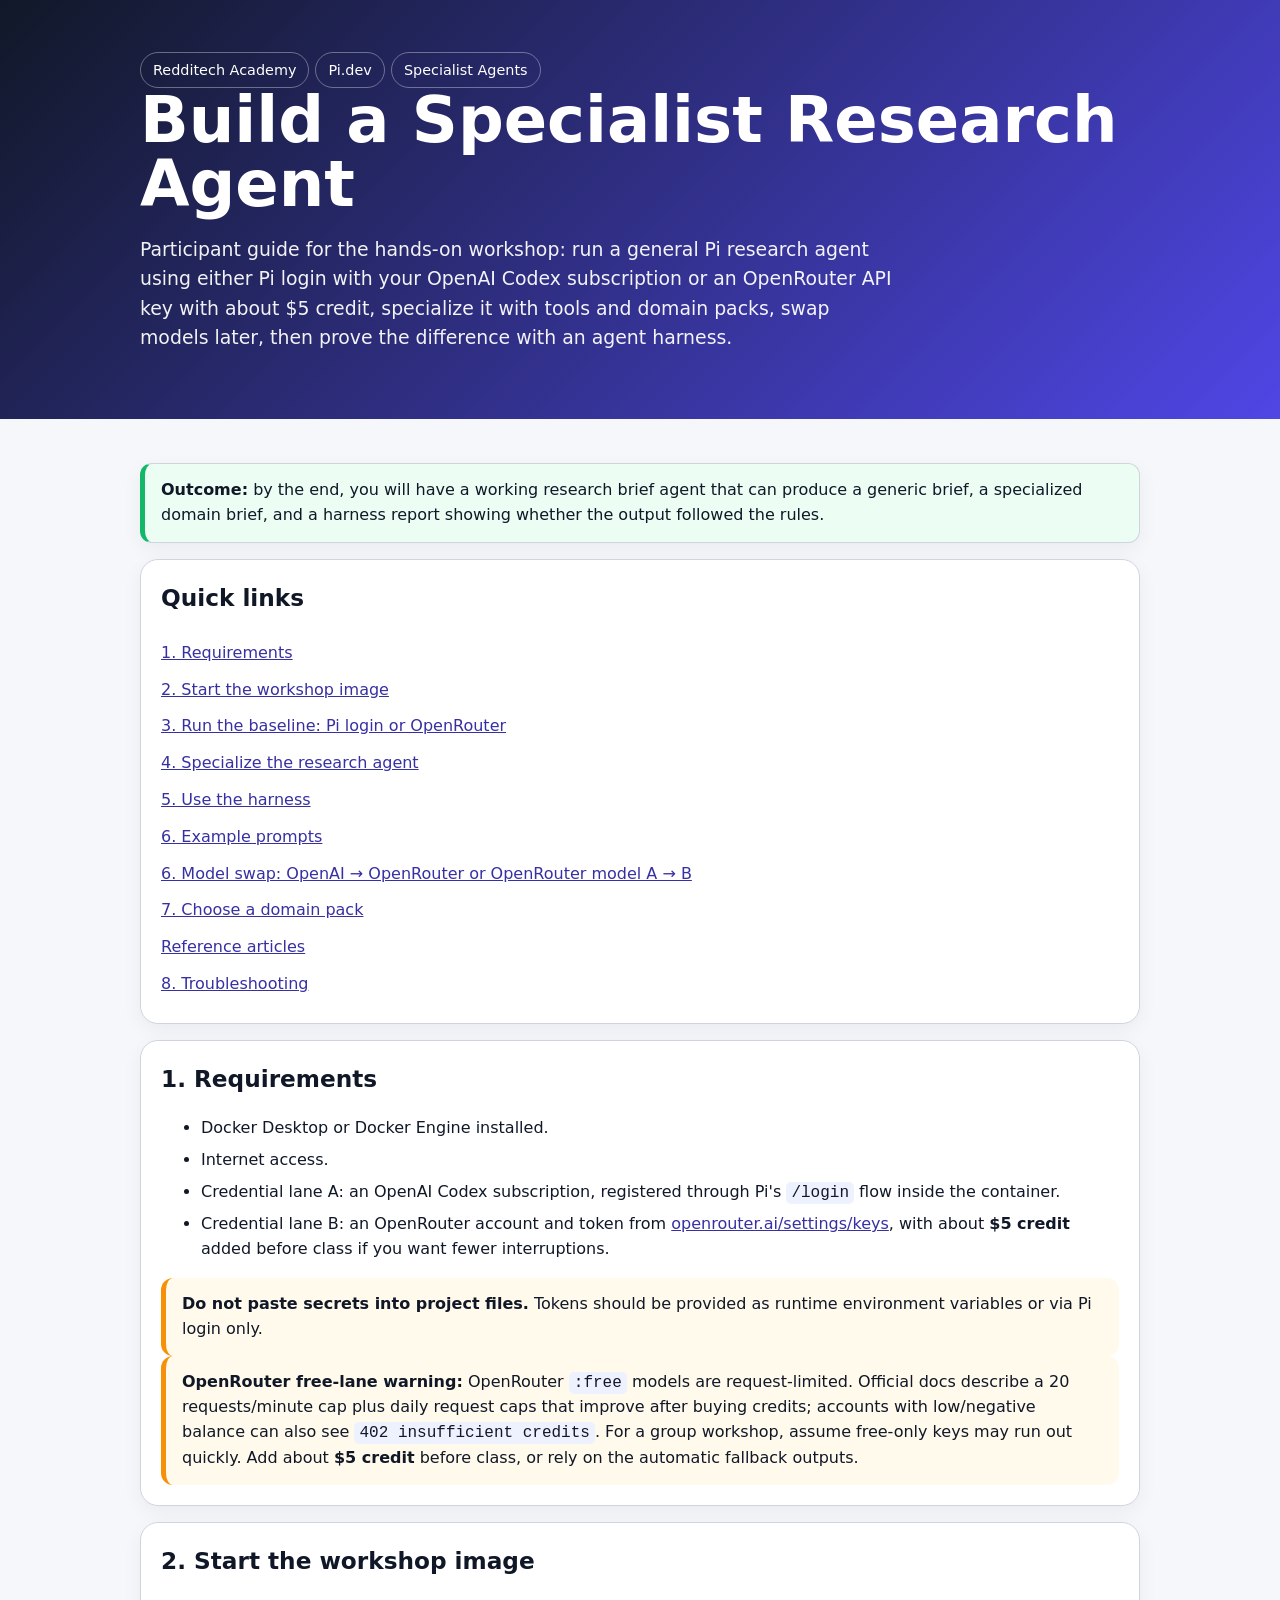
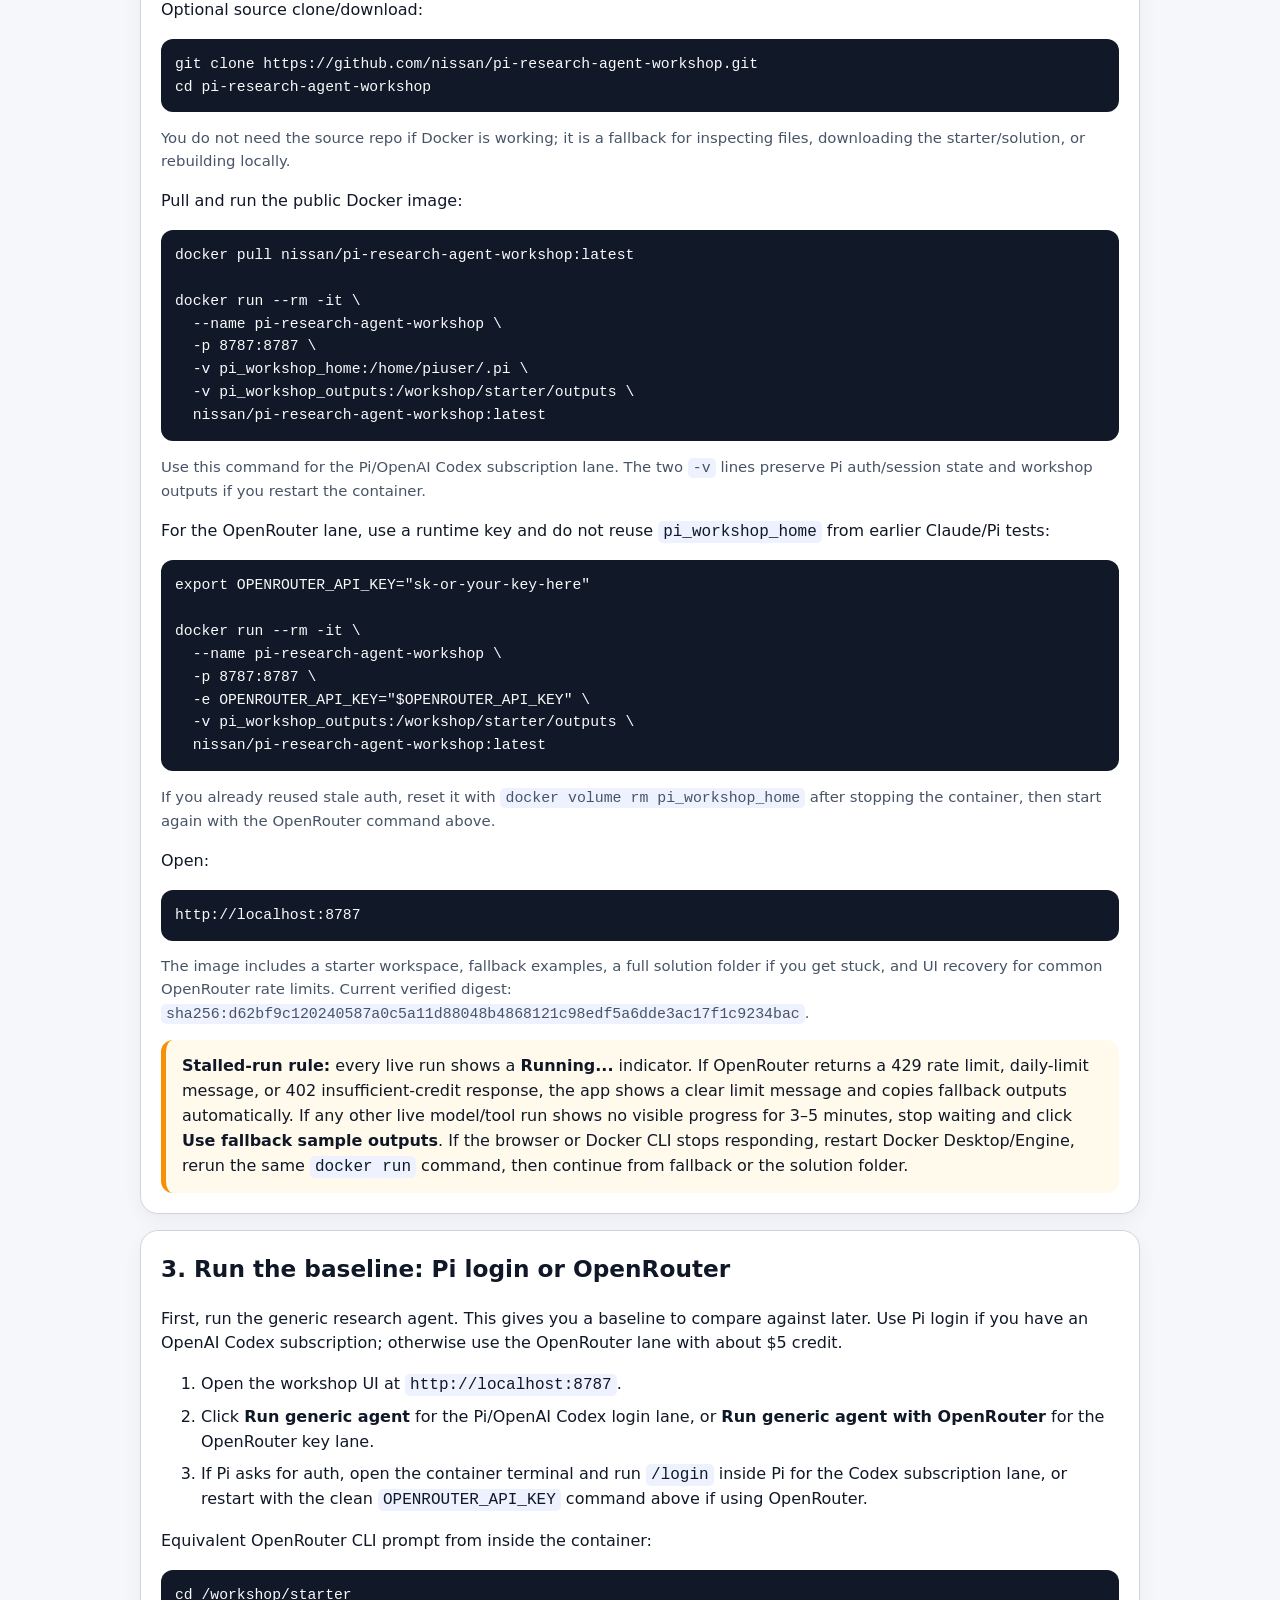
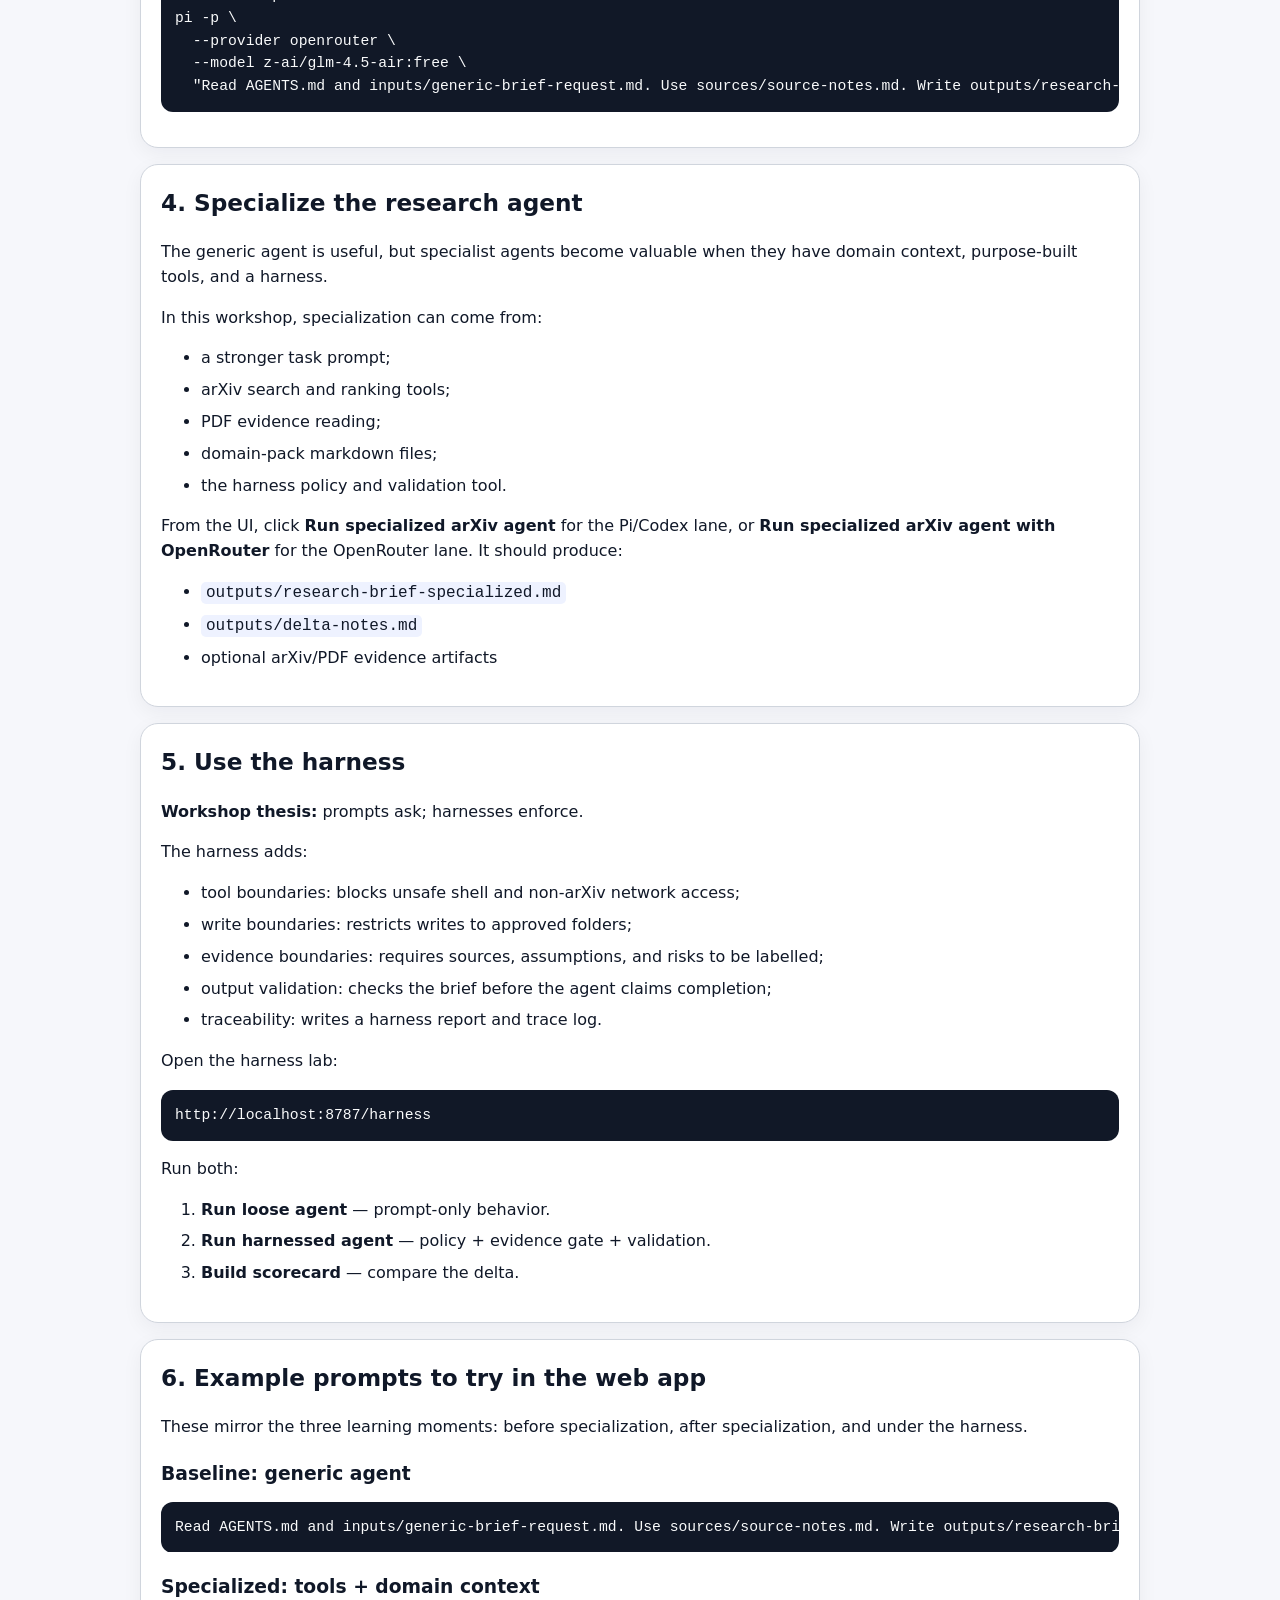
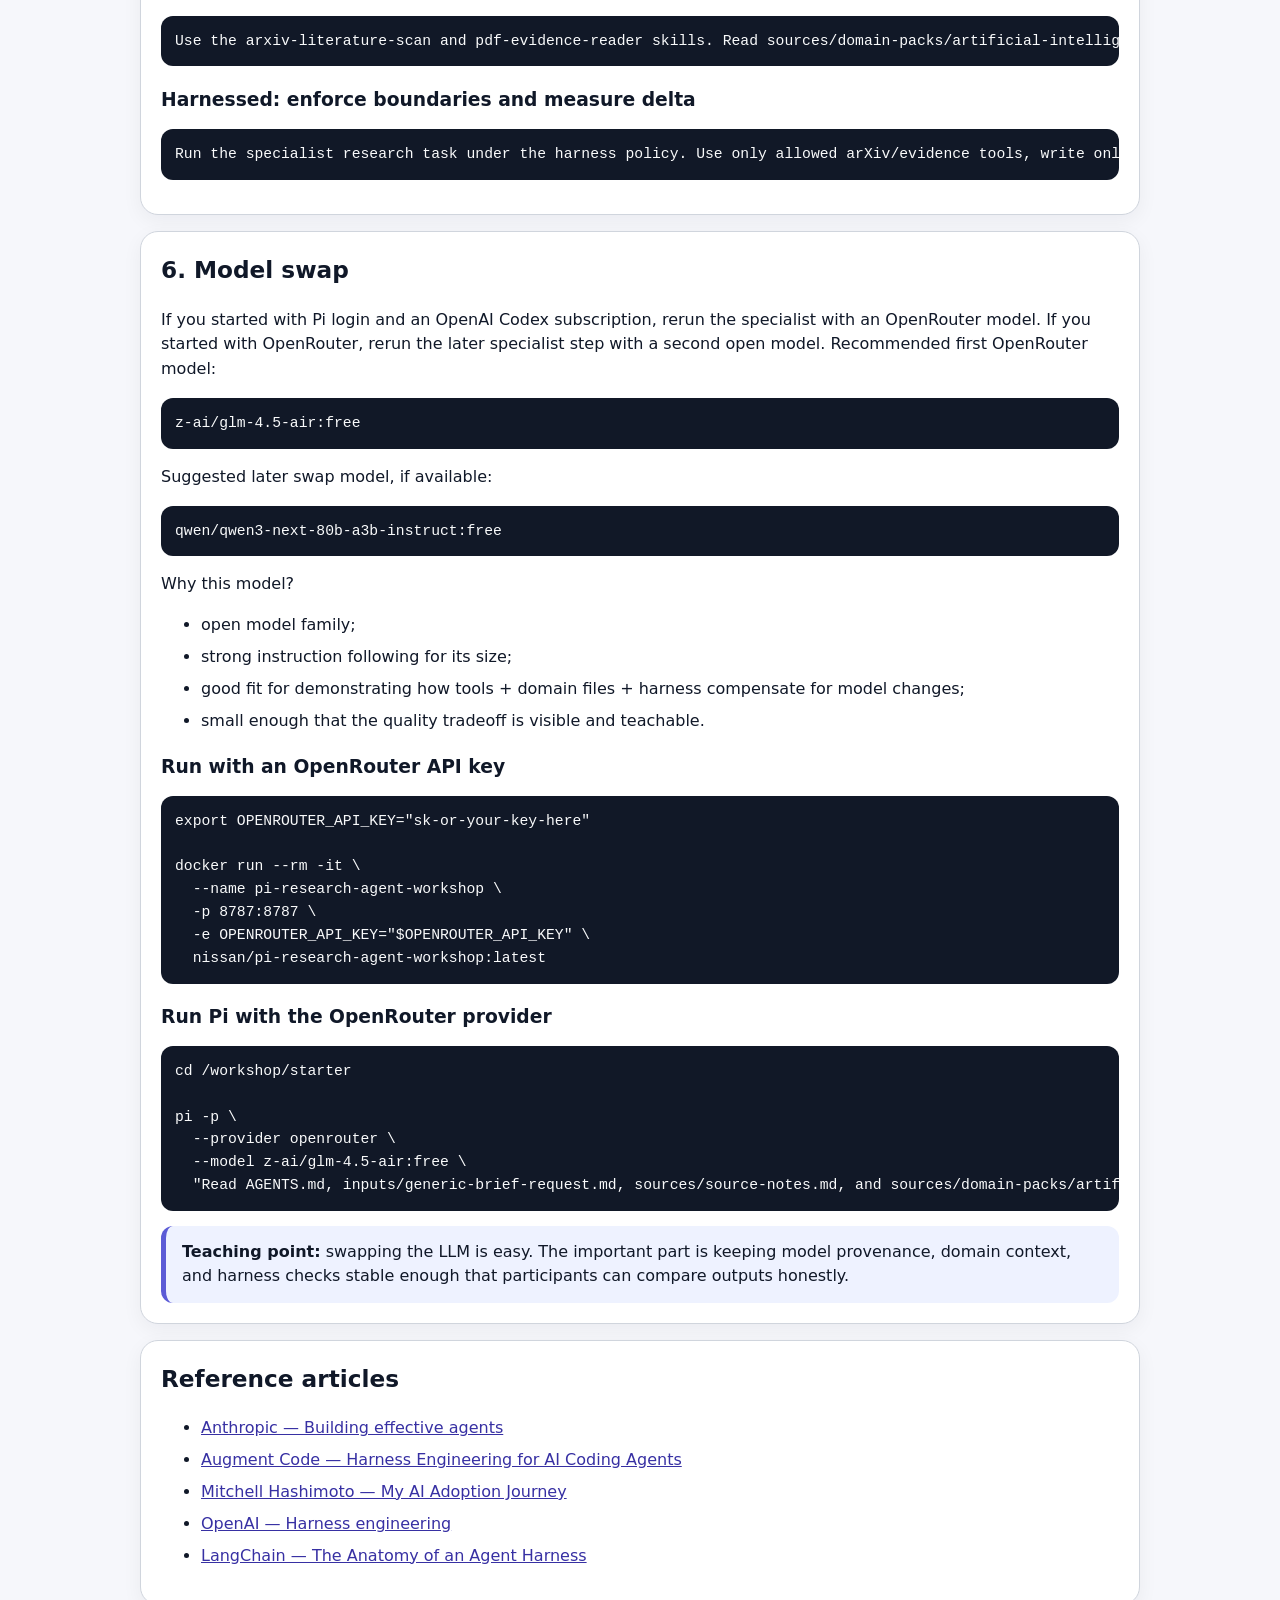
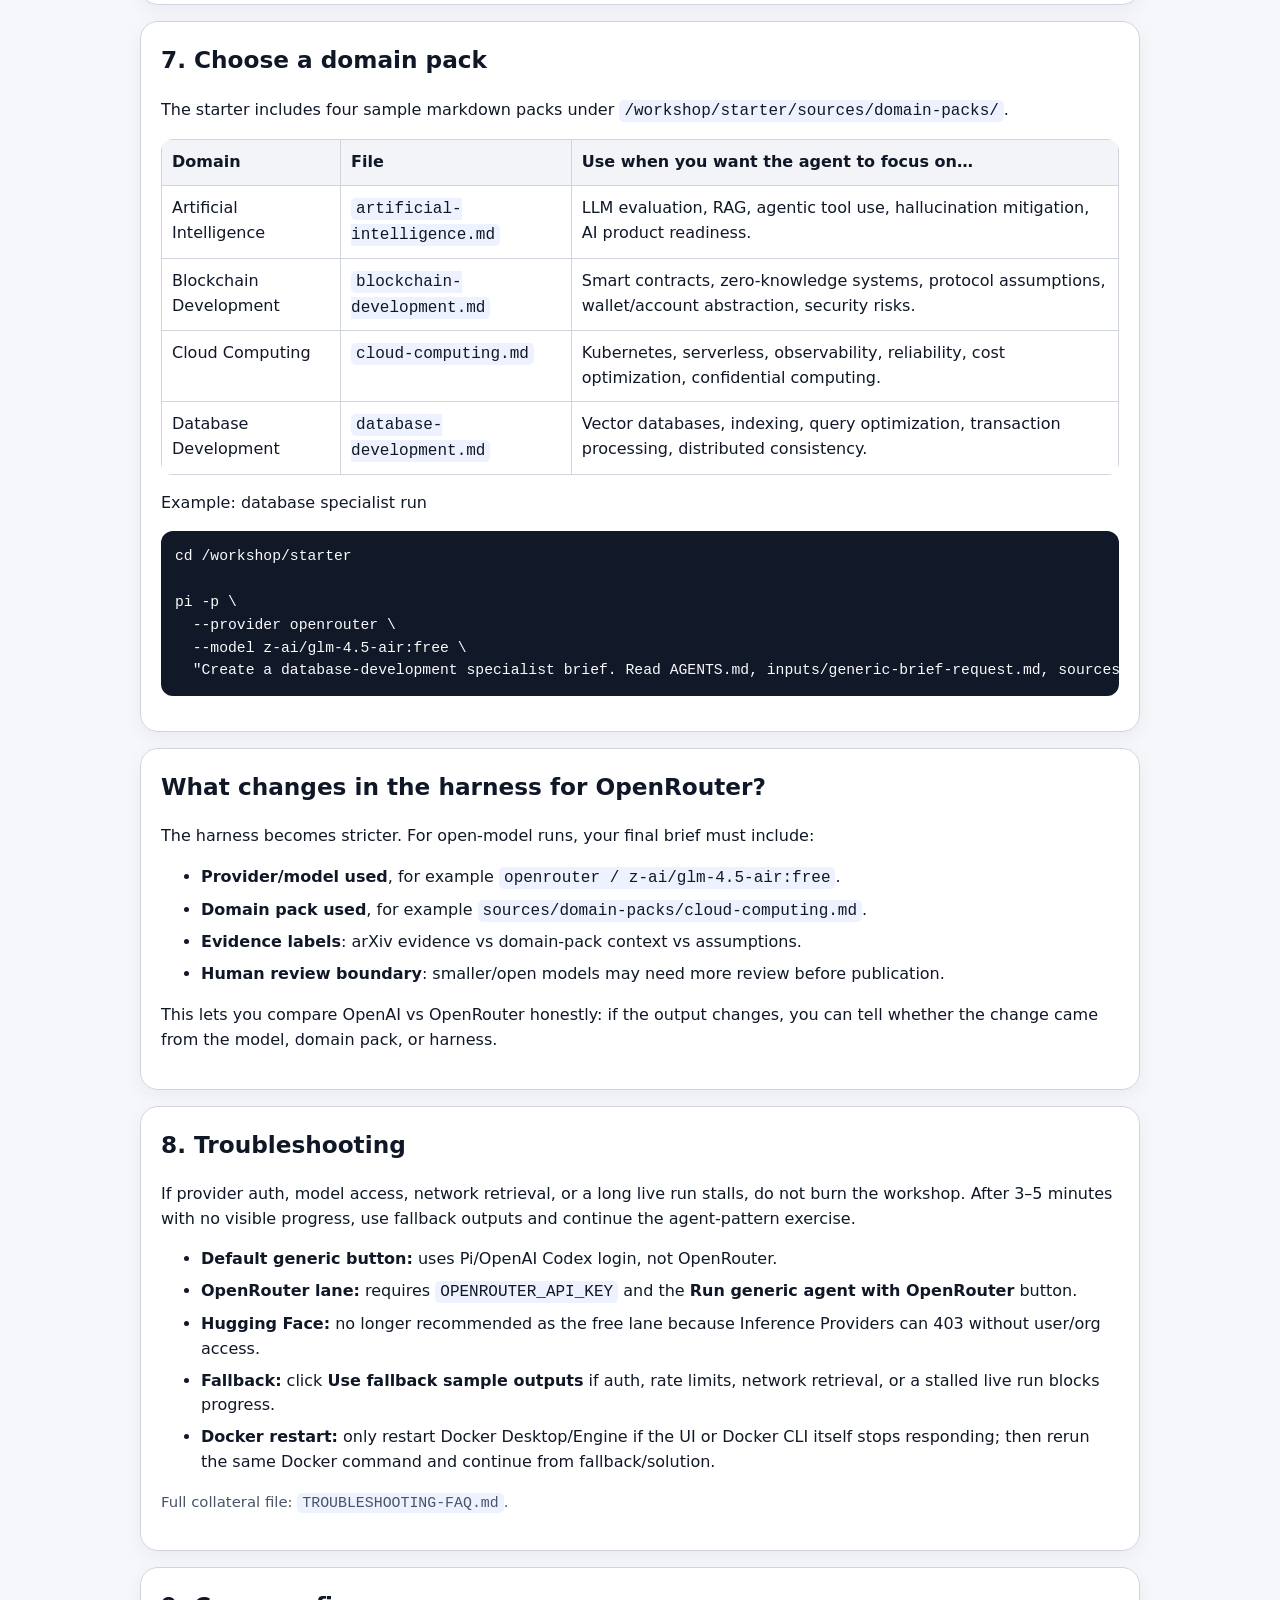
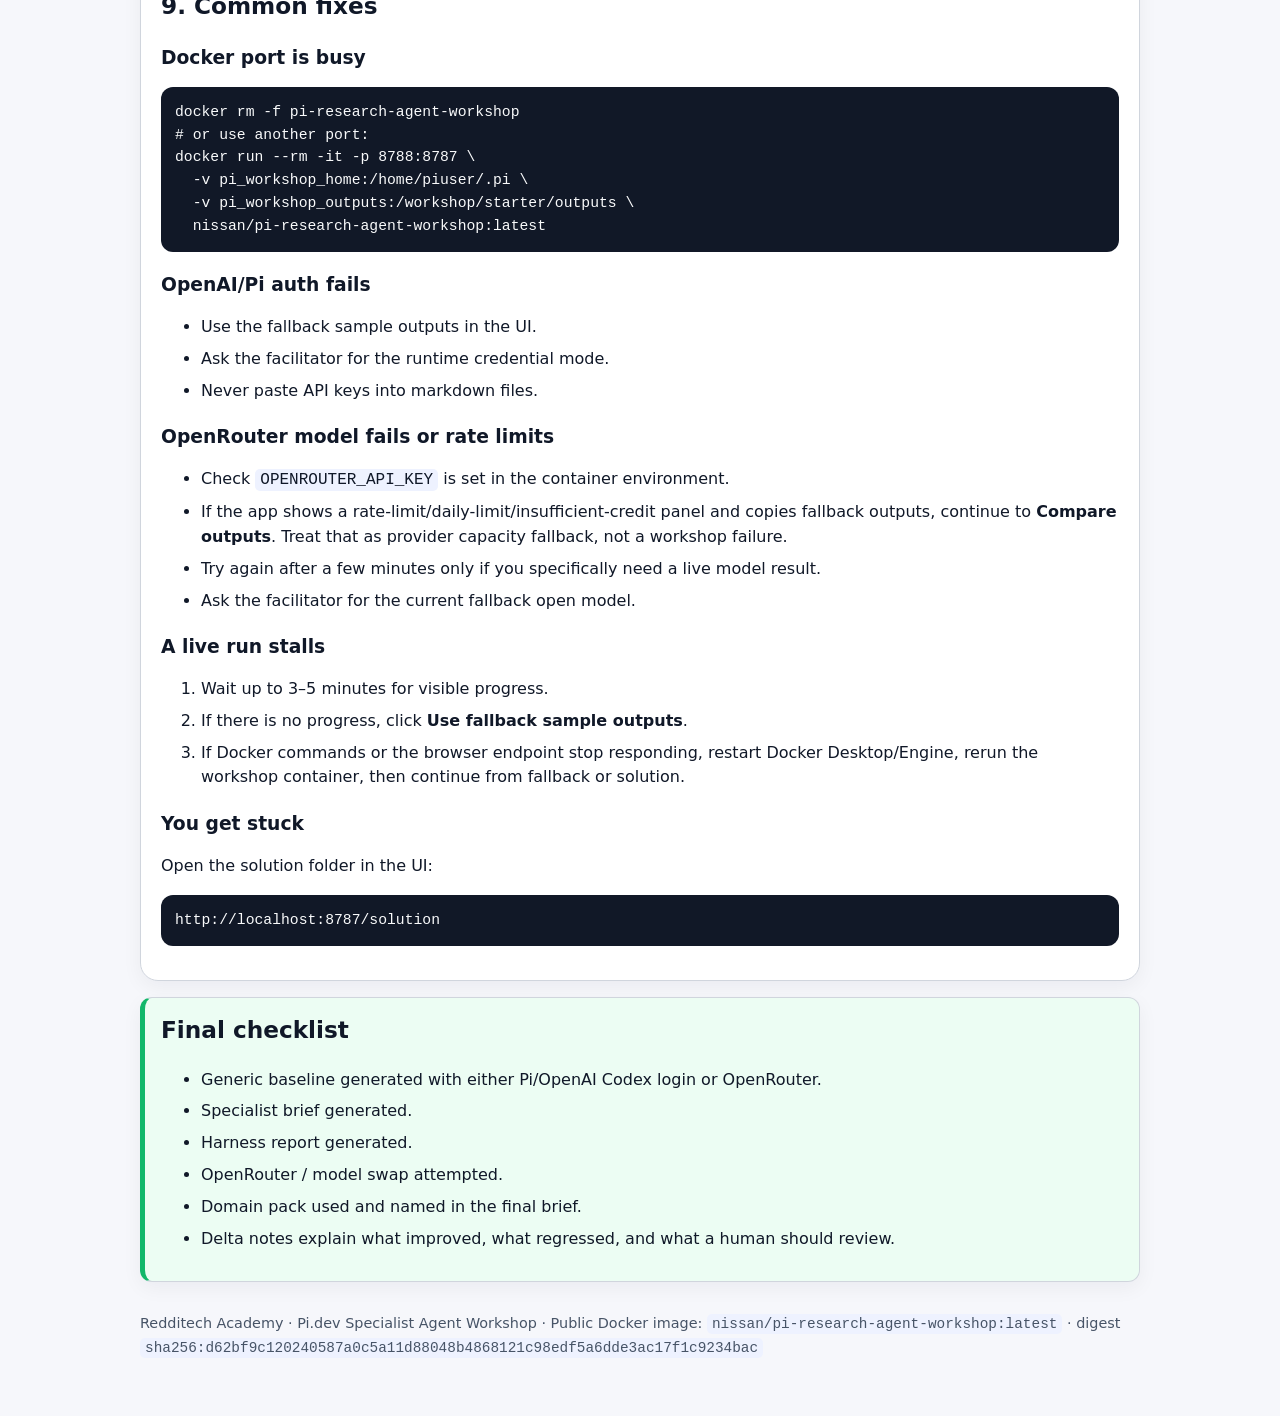
==== commit 8a59c921: "Add harness references and ship workshop multi-arch fixes" ====
--- a/participant-share/index.html
+++ b/participant-share/index.html
@@ -52,8 +52,10 @@
     <a href="#baseline">3. Run the baseline: Pi login or OpenRouter</a>
     <a href="#specialize">4. Specialize the research agent</a>
     <a href="#harness">5. Use the harness</a>
+    <a href="#example-prompts">6. Example prompts</a>
     <a href="#openrouter">6. Model swap: OpenAI → OpenRouter or OpenRouter model A → B</a>
     <a href="#domain-packs">7. Choose a domain pack</a>
+    <a href="#references">Reference articles</a>
     <a href="#troubleshooting">8. Troubleshooting</a>
   </section>
 
@@ -97,7 +99,7 @@
     <p class="small">If you already reused stale auth, reset it with <code>docker volume rm pi_workshop_home</code> after stopping the container, then start again with the OpenRouter command above.</p>
     <p>Open:</p>
     <pre><code>http://localhost:8787</code></pre>
-    <p class="small">The image includes a starter workspace, fallback examples, a full solution folder if you get stuck, and UI recovery for common OpenRouter rate limits. Current verified digest: <code>sha256:ae32cc47b204690c7c065cbb9a3fabaed745f66fb963576c52a2f44dcd8c2e59</code>.</p>
+    <p class="small">The image includes a starter workspace, fallback examples, a full solution folder if you get stuck, and UI recovery for common OpenRouter rate limits. Current verified digest: <code>sha256:d62bf9c120240587a0c5a11d88048b4868121c98edf5a6dde3ac17f1c9234bac</code>.</p>
     <div class="callout warn"><strong>Stalled-run rule:</strong> every live run shows a <strong>Running...</strong> indicator. If OpenRouter returns a 429 rate limit, daily-limit message, or 402 insufficient-credit response, the app shows a clear limit message and copies fallback outputs automatically. If any other live model/tool run shows no visible progress for 3–5 minutes, stop waiting and click <strong>Use fallback sample outputs</strong>. If the browser or Docker CLI stops responding, restart Docker Desktop/Engine, rerun the same <code>docker run</code> command, then continue from fallback or the solution folder.</div>
   </section>
 
@@ -157,6 +159,17 @@
     </ol>
   </section>
 
+  <section id="example-prompts" class="card">
+    <h2>6. Example prompts to try in the web app</h2>
+    <p>These mirror the three learning moments: before specialization, after specialization, and under the harness.</p>
+    <h3>Baseline: generic agent</h3>
+    <pre><code>Read AGENTS.md and inputs/generic-brief-request.md. Use sources/source-notes.md. Write outputs/research-brief-generic.md. Include source notes used, limitations, and open questions.</code></pre>
+    <h3>Specialized: tools + domain context</h3>
+    <pre><code>Use the arxiv-literature-scan and pdf-evidence-reader skills. Read sources/domain-packs/artificial-intelligence.md. Search arXiv, rank useful papers, read the best PDF if available, then write outputs/research-brief-specialized.md and outputs/delta-notes.md. Include evidence labels, provider/model used, risks, and open questions.</code></pre>
+    <h3>Harnessed: enforce boundaries and measure delta</h3>
+    <pre><code>Run the specialist research task under the harness policy. Use only allowed arXiv/evidence tools, write only approved output files, label evidence versus assumptions, run the harness check, and produce outputs/harness-report.json plus a short comparison against the generic baseline.</code></pre>
+  </section>
+
   <section id="openrouter" class="card">
     <h2>6. Model swap</h2>
     <p>If you started with Pi login and an OpenAI Codex subscription, rerun the specialist with an OpenRouter model. If you started with OpenRouter, rerun the later specialist step with a second open model. Recommended first OpenRouter model:</p>
@@ -186,6 +199,17 @@
   --model z-ai/glm-4.5-air:free \
   "Read AGENTS.md, inputs/generic-brief-request.md, sources/source-notes.md, and sources/domain-packs/artificial-intelligence.md. Write outputs/research-brief-specialized.md and outputs/delta-notes.md. Include provider/model used, domain pack used, evidence labels, risks, recommended next action, and open questions. Run the harness check before completion."</code></pre>
     <div class="callout"><strong>Teaching point:</strong> swapping the LLM is easy. The important part is keeping model provenance, domain context, and harness checks stable enough that participants can compare outputs honestly.</div>
+  </section>
+
+  <section id="references" class="card">
+    <h2>Reference articles</h2>
+    <ul>
+      <li><a href="https://www.anthropic.com/engineering/building-effective-agents">Anthropic — Building effective agents</a></li>
+      <li><a href="https://www.augmentcode.com/guides/harness-engineering-ai-coding-agents">Augment Code — Harness Engineering for AI Coding Agents</a></li>
+      <li><a href="https://mitchellh.com/writing/my-ai-adoption-journey">Mitchell Hashimoto — My AI Adoption Journey</a></li>
+      <li><a href="https://openai.com/index/harness-engineering/">OpenAI — Harness engineering</a></li>
+      <li><a href="https://www.langchain.com/blog/the-anatomy-of-an-agent-harness">LangChain — The Anatomy of an Agent Harness</a></li>
+    </ul>
   </section>
 
   <section id="domain-packs" class="card">
@@ -275,7 +299,7 @@
     </ul>
   </section>
 
-  <p class="footer">Redditech Academy · Pi.dev Specialist Agent Workshop · Public Docker image: <code>nissan/pi-research-agent-workshop:latest</code> · digest <code>sha256:ae32cc47b204690c7c065cbb9a3fabaed745f66fb963576c52a2f44dcd8c2e59</code></p>
+  <p class="footer">Redditech Academy · Pi.dev Specialist Agent Workshop · Public Docker image: <code>nissan/pi-research-agent-workshop:latest</code> · digest <code>sha256:d62bf9c120240587a0c5a11d88048b4868121c98edf5a6dde3ac17f1c9234bac</code></p>
 </main>
 </body>
 </html>
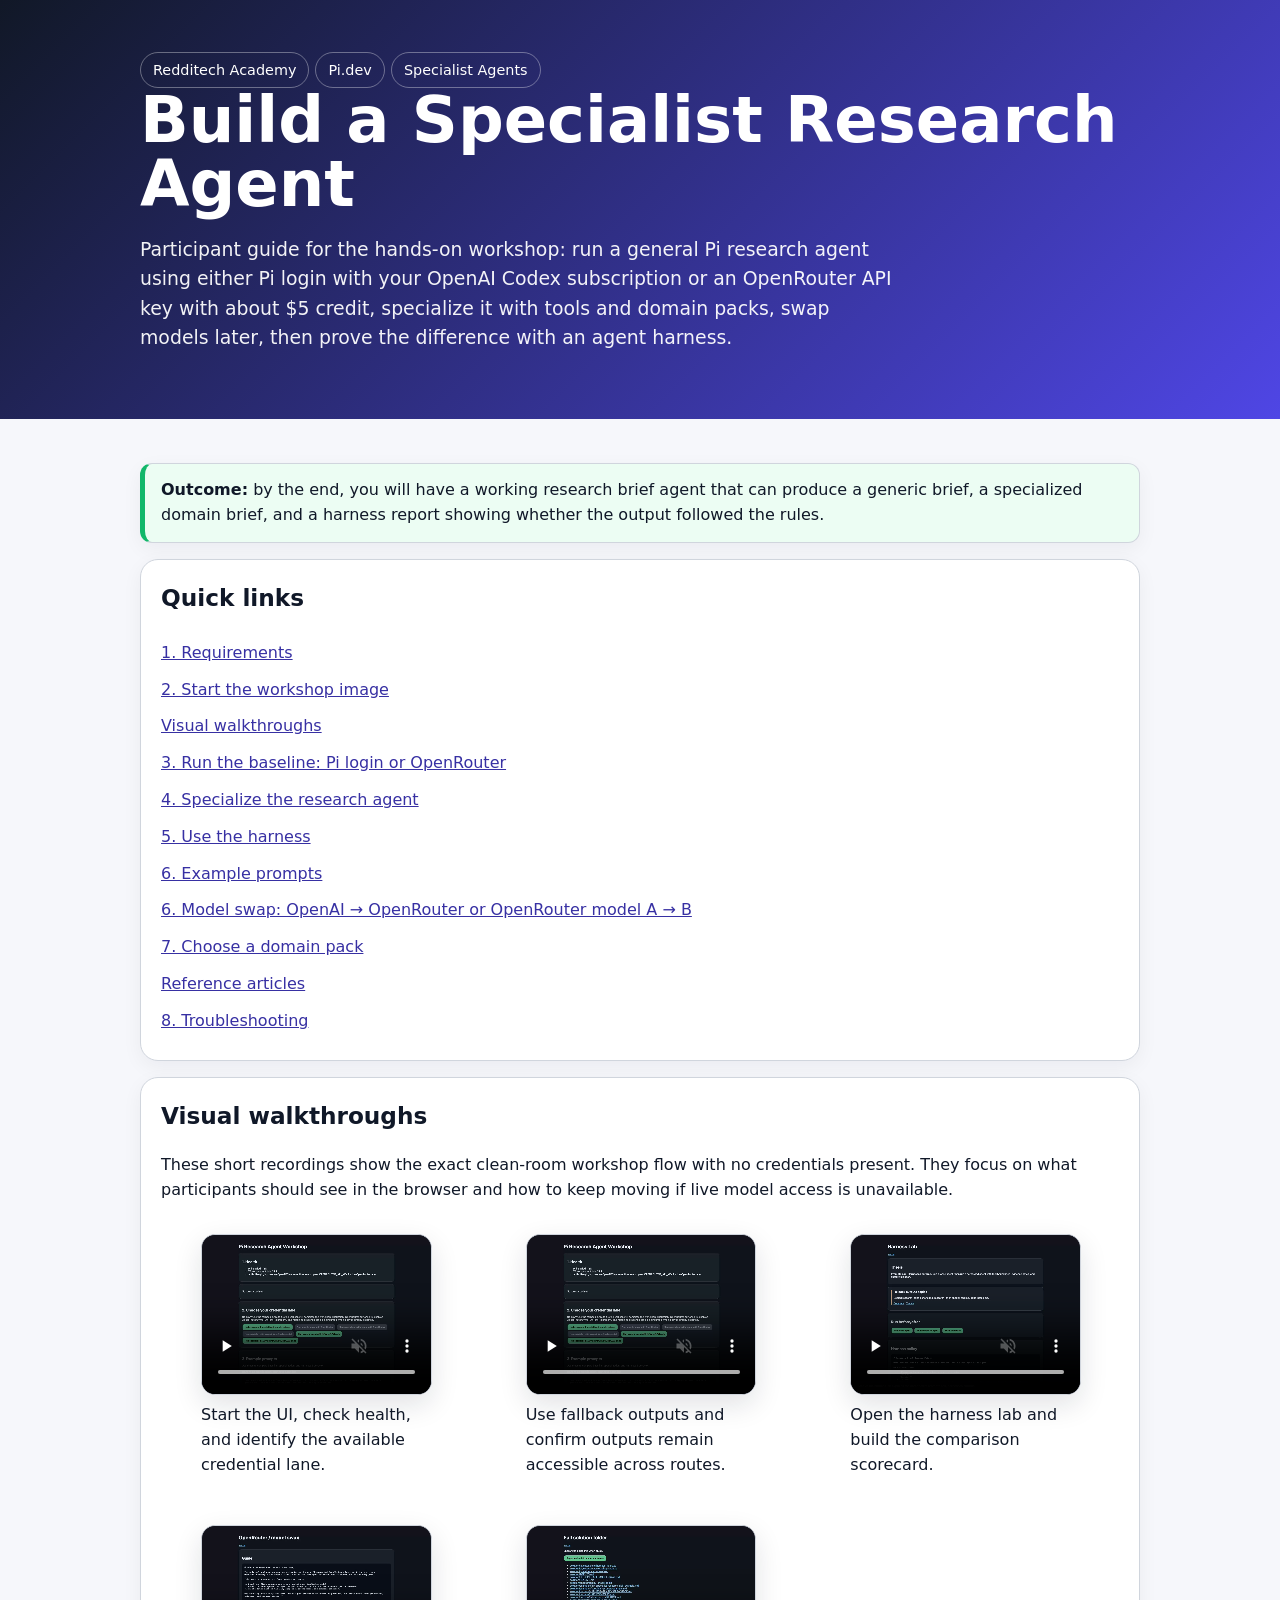
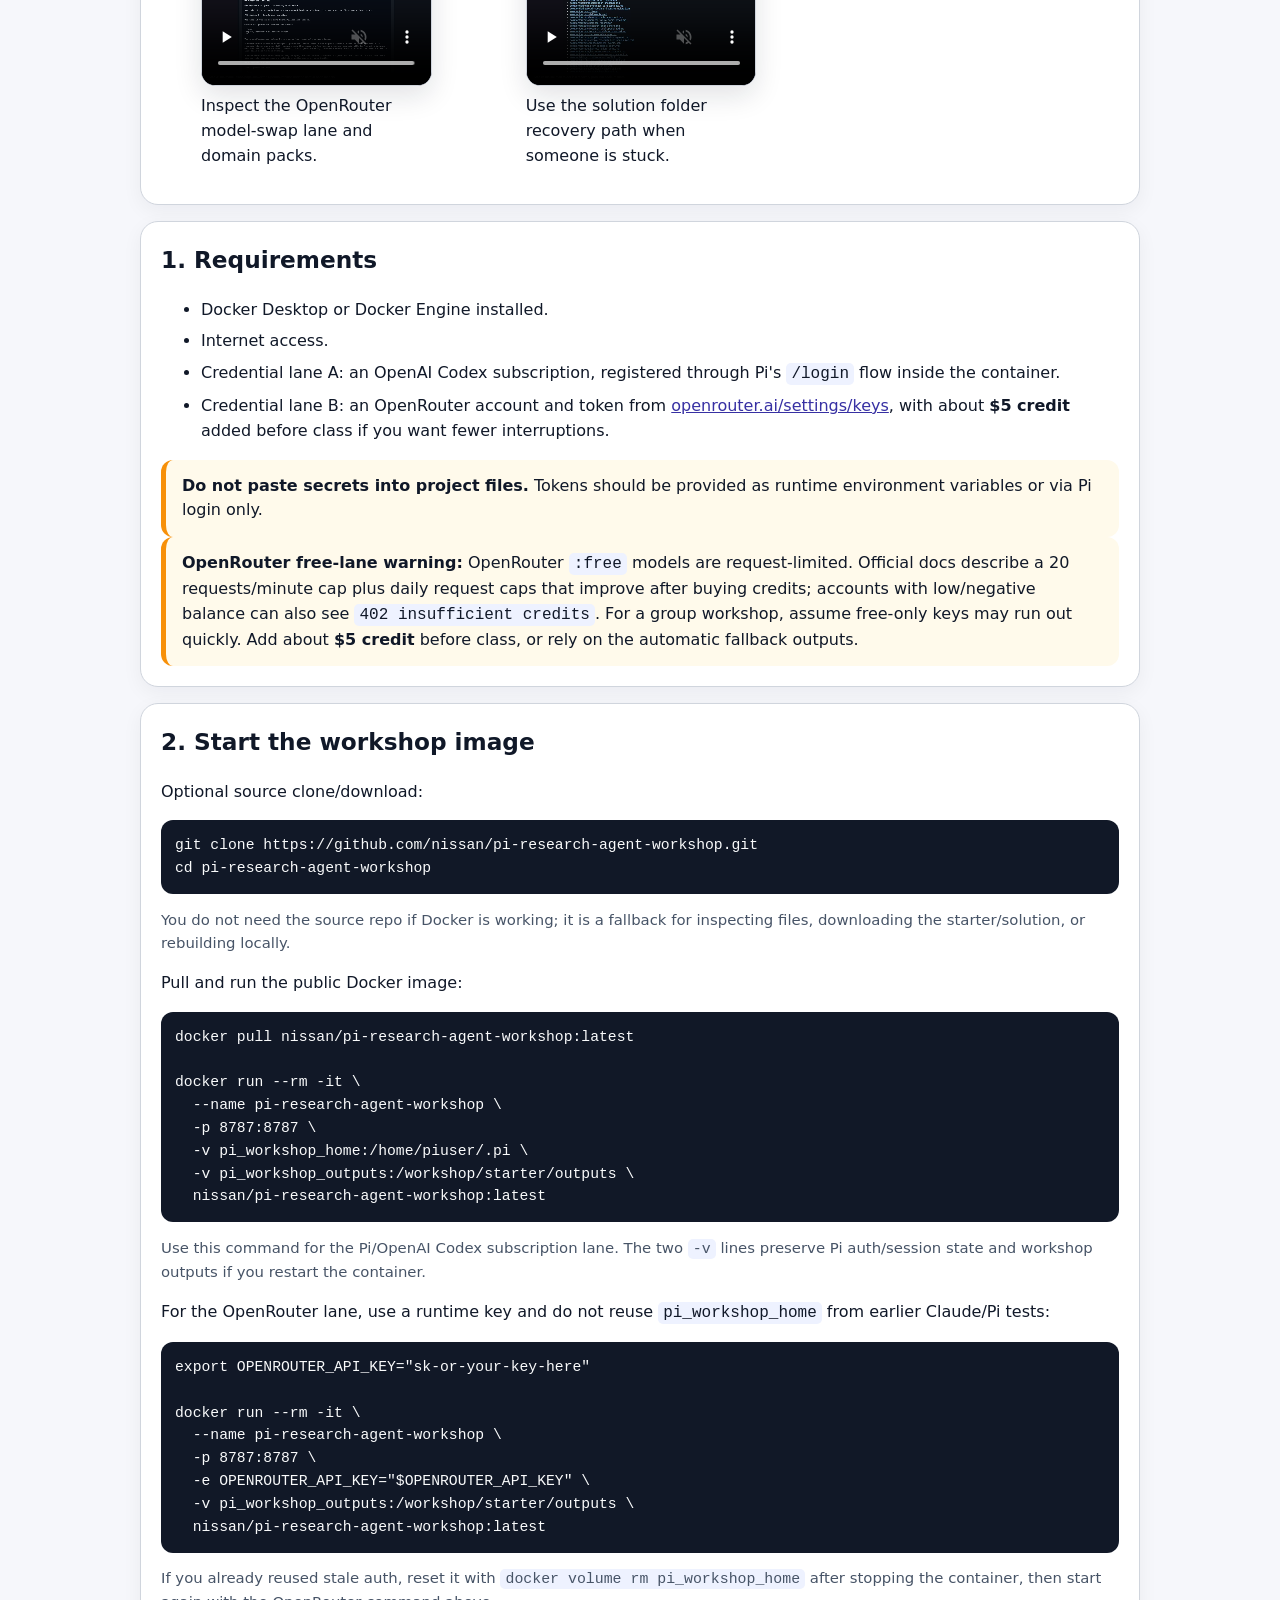
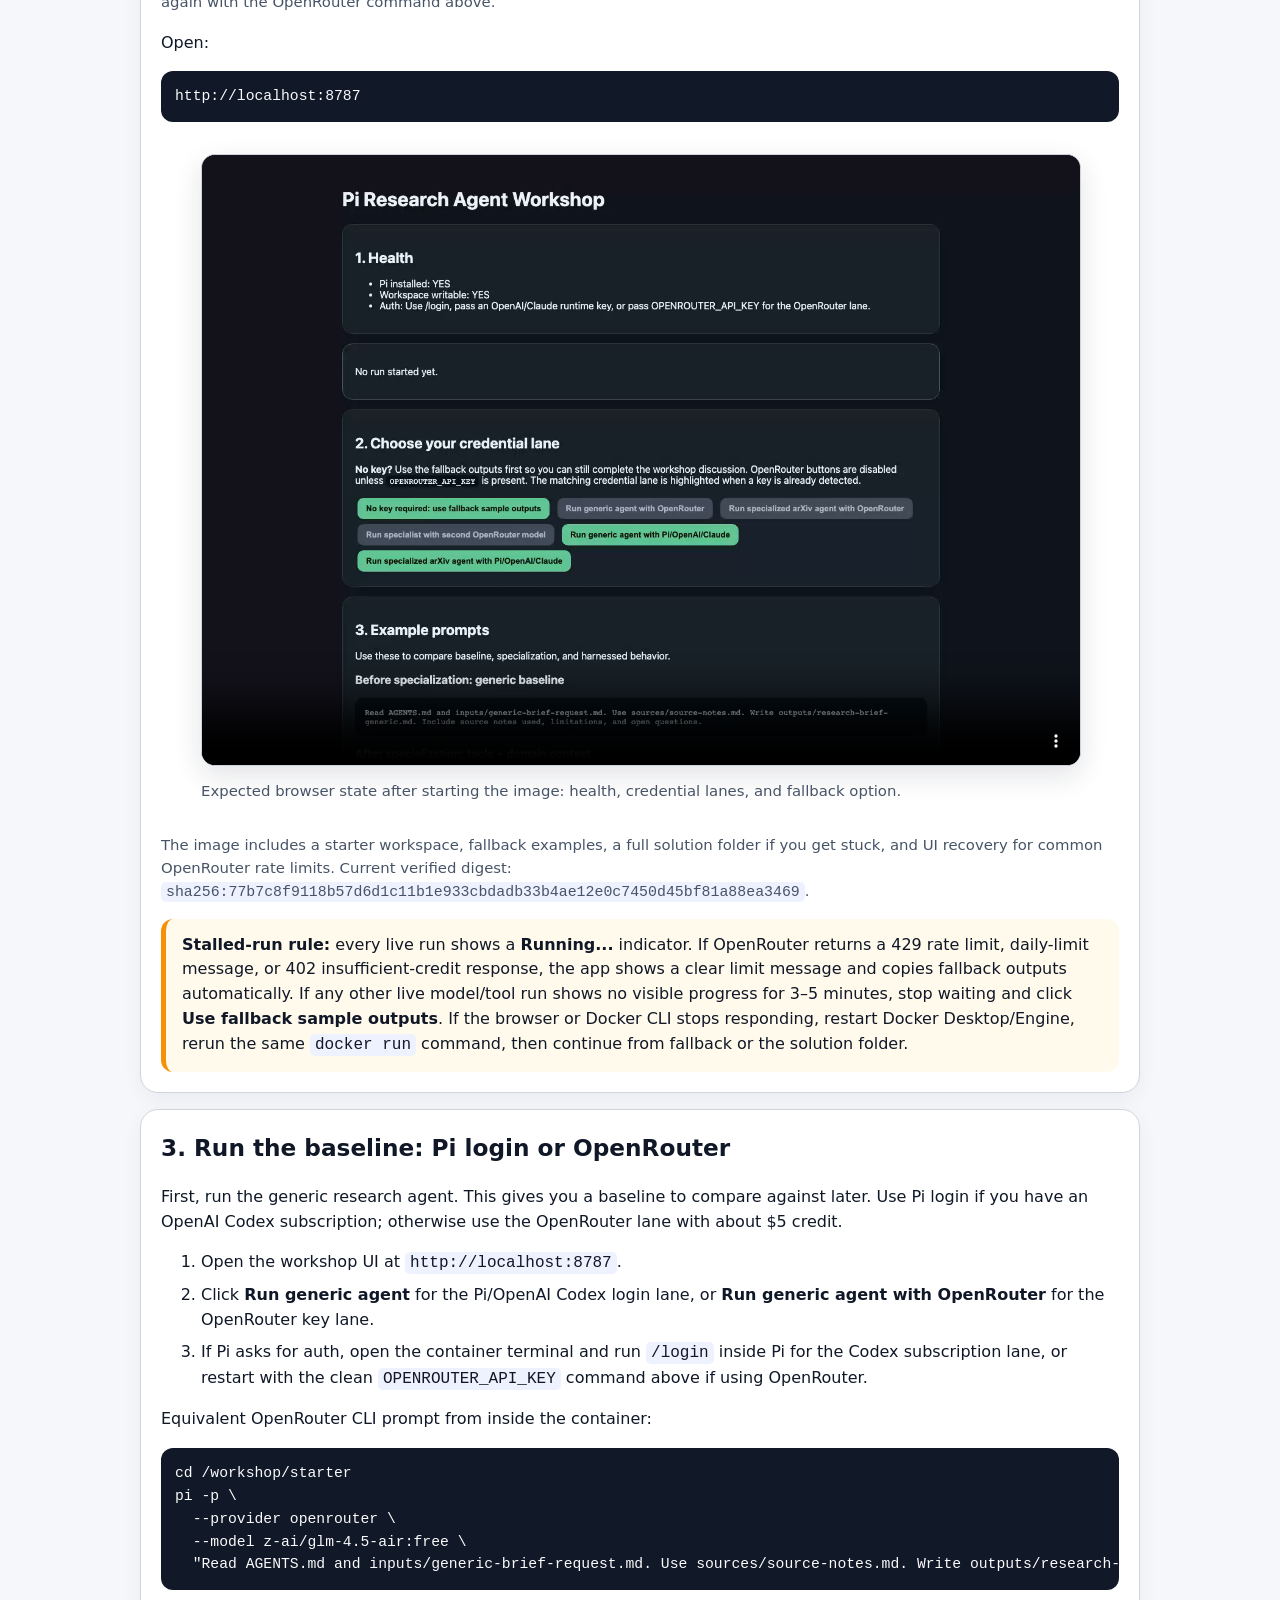
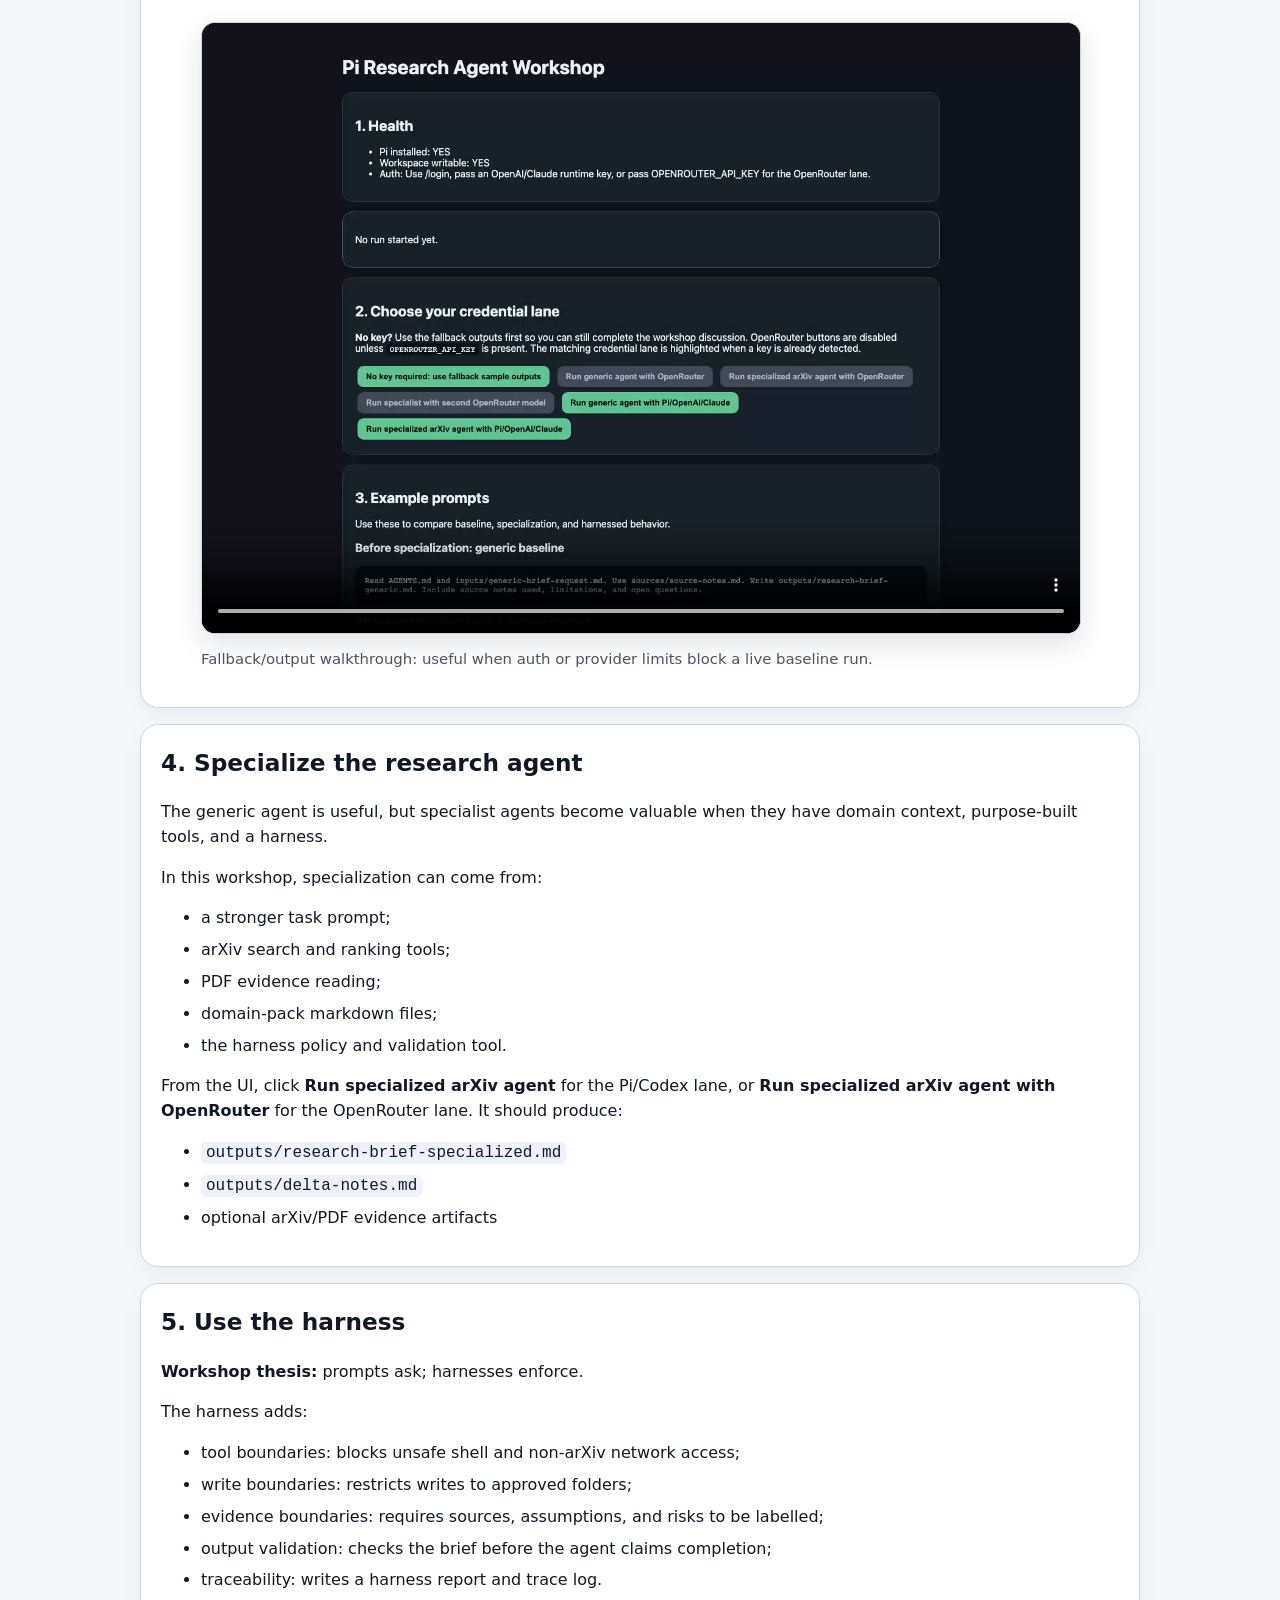
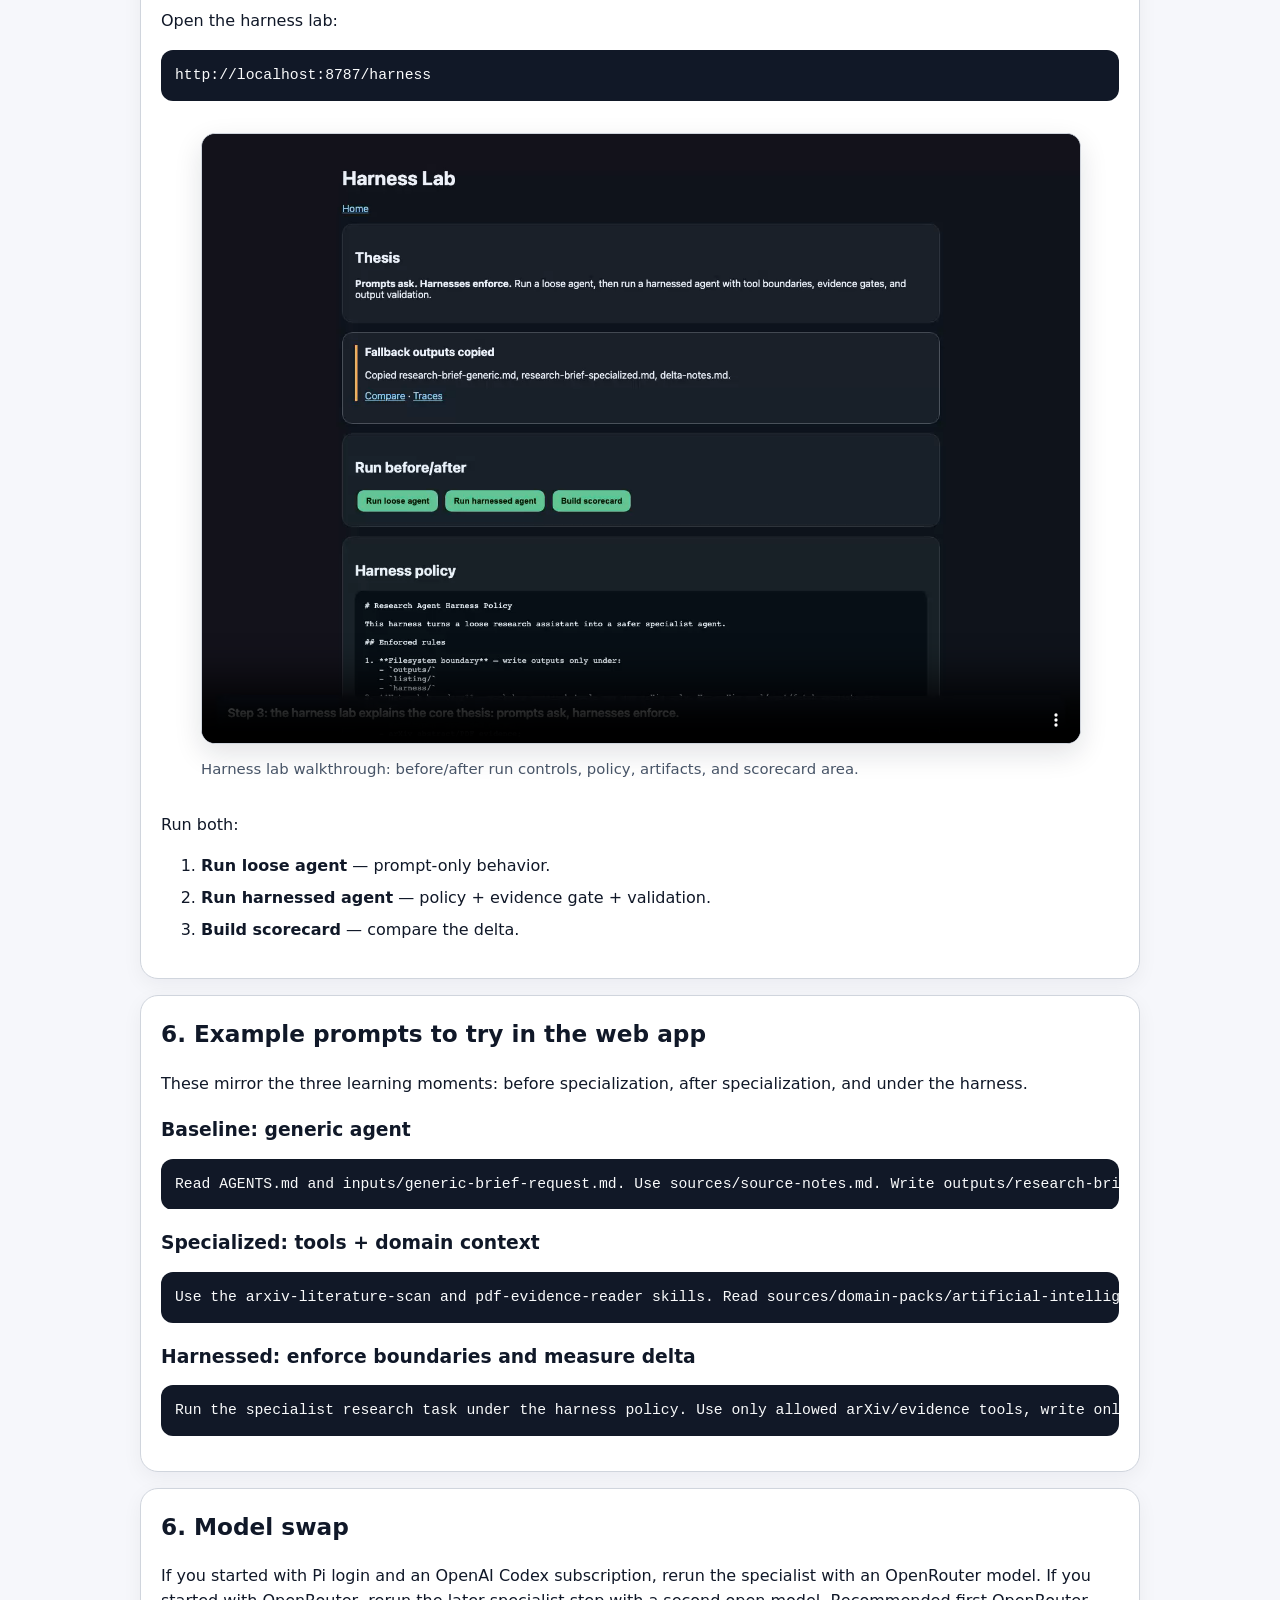
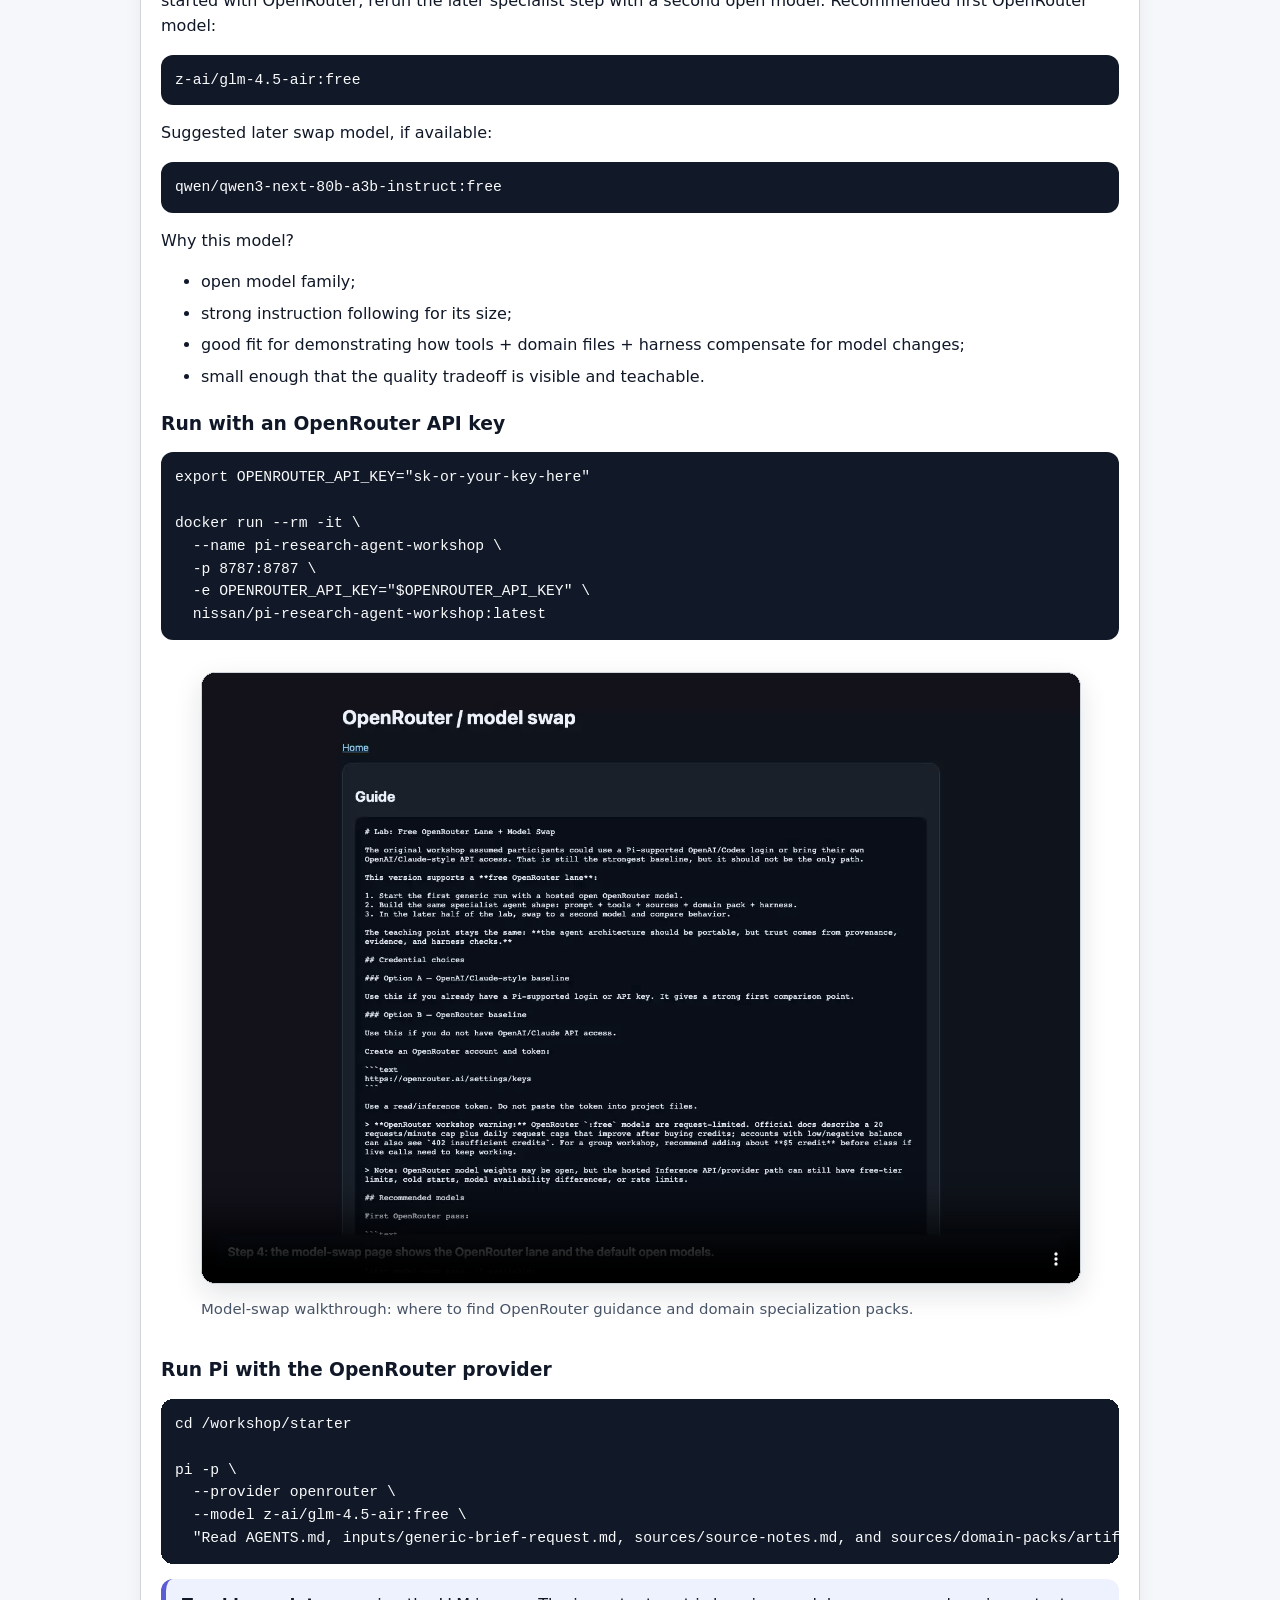
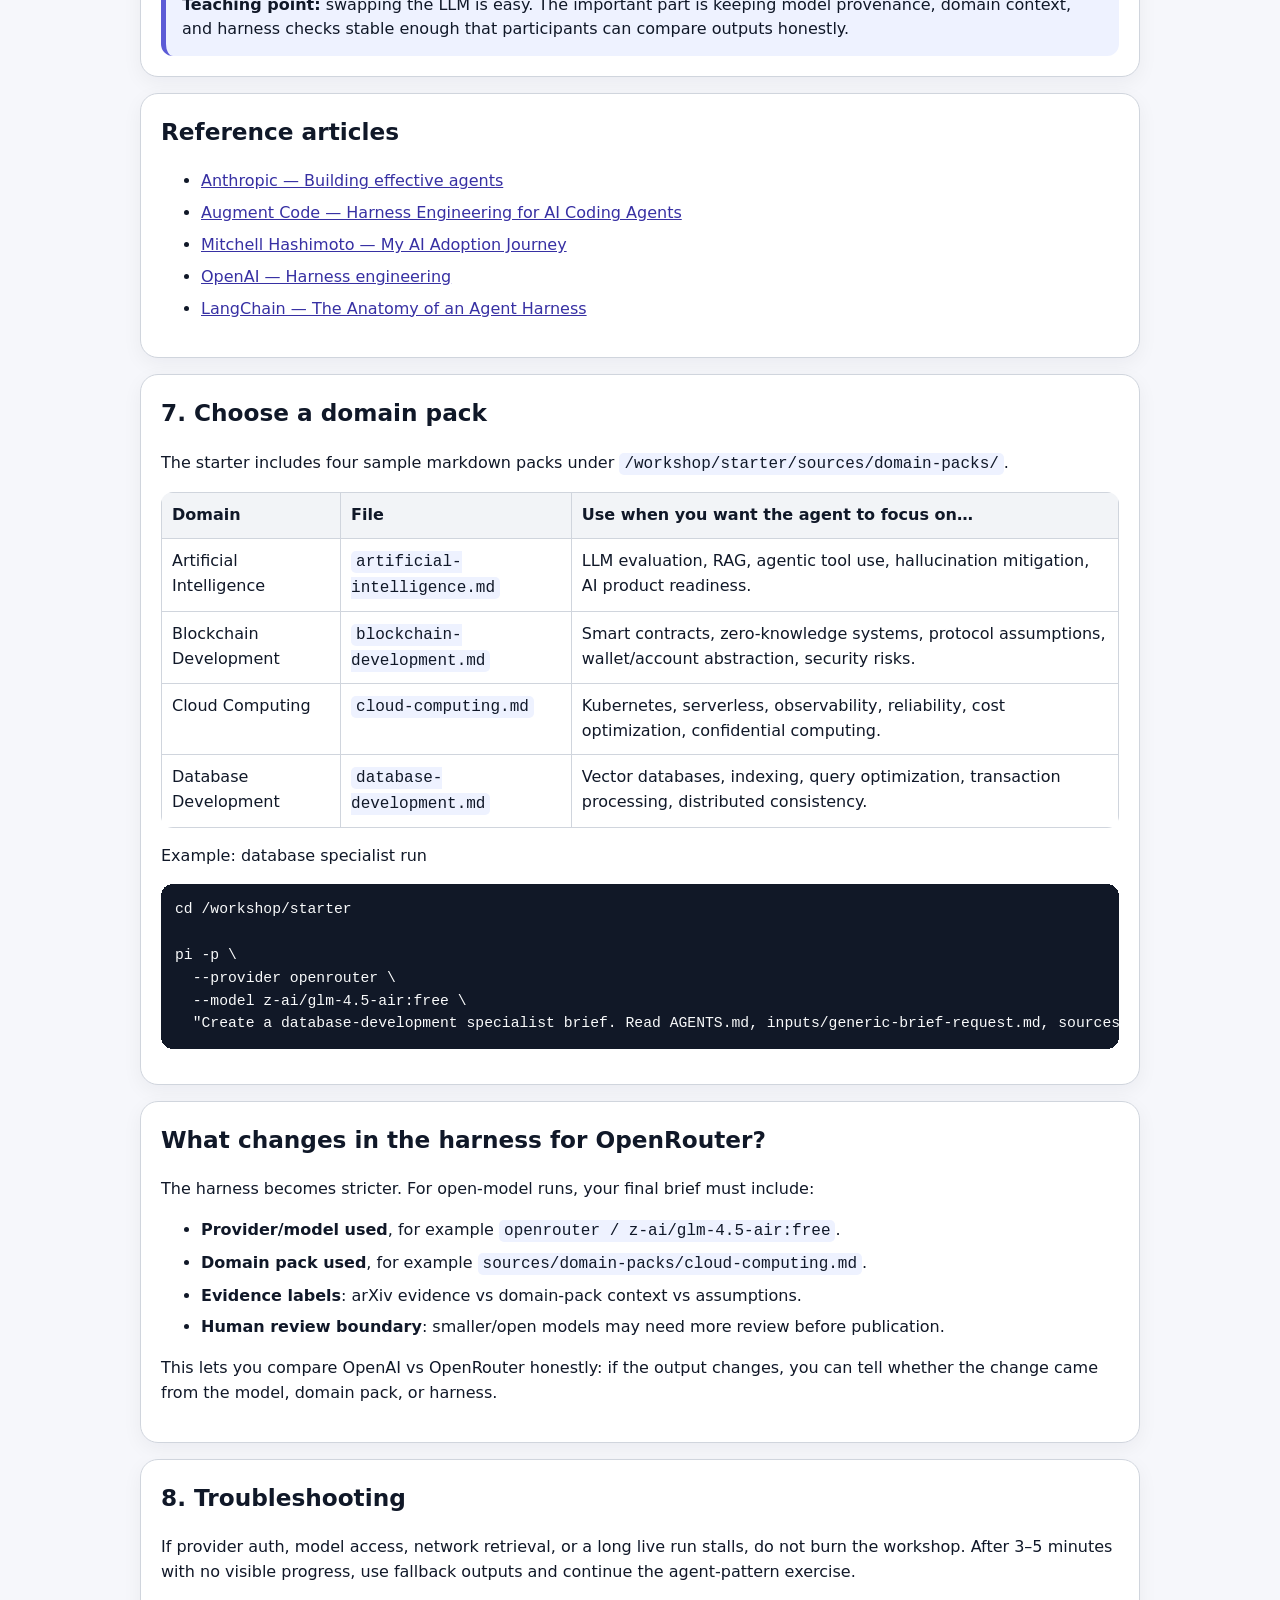
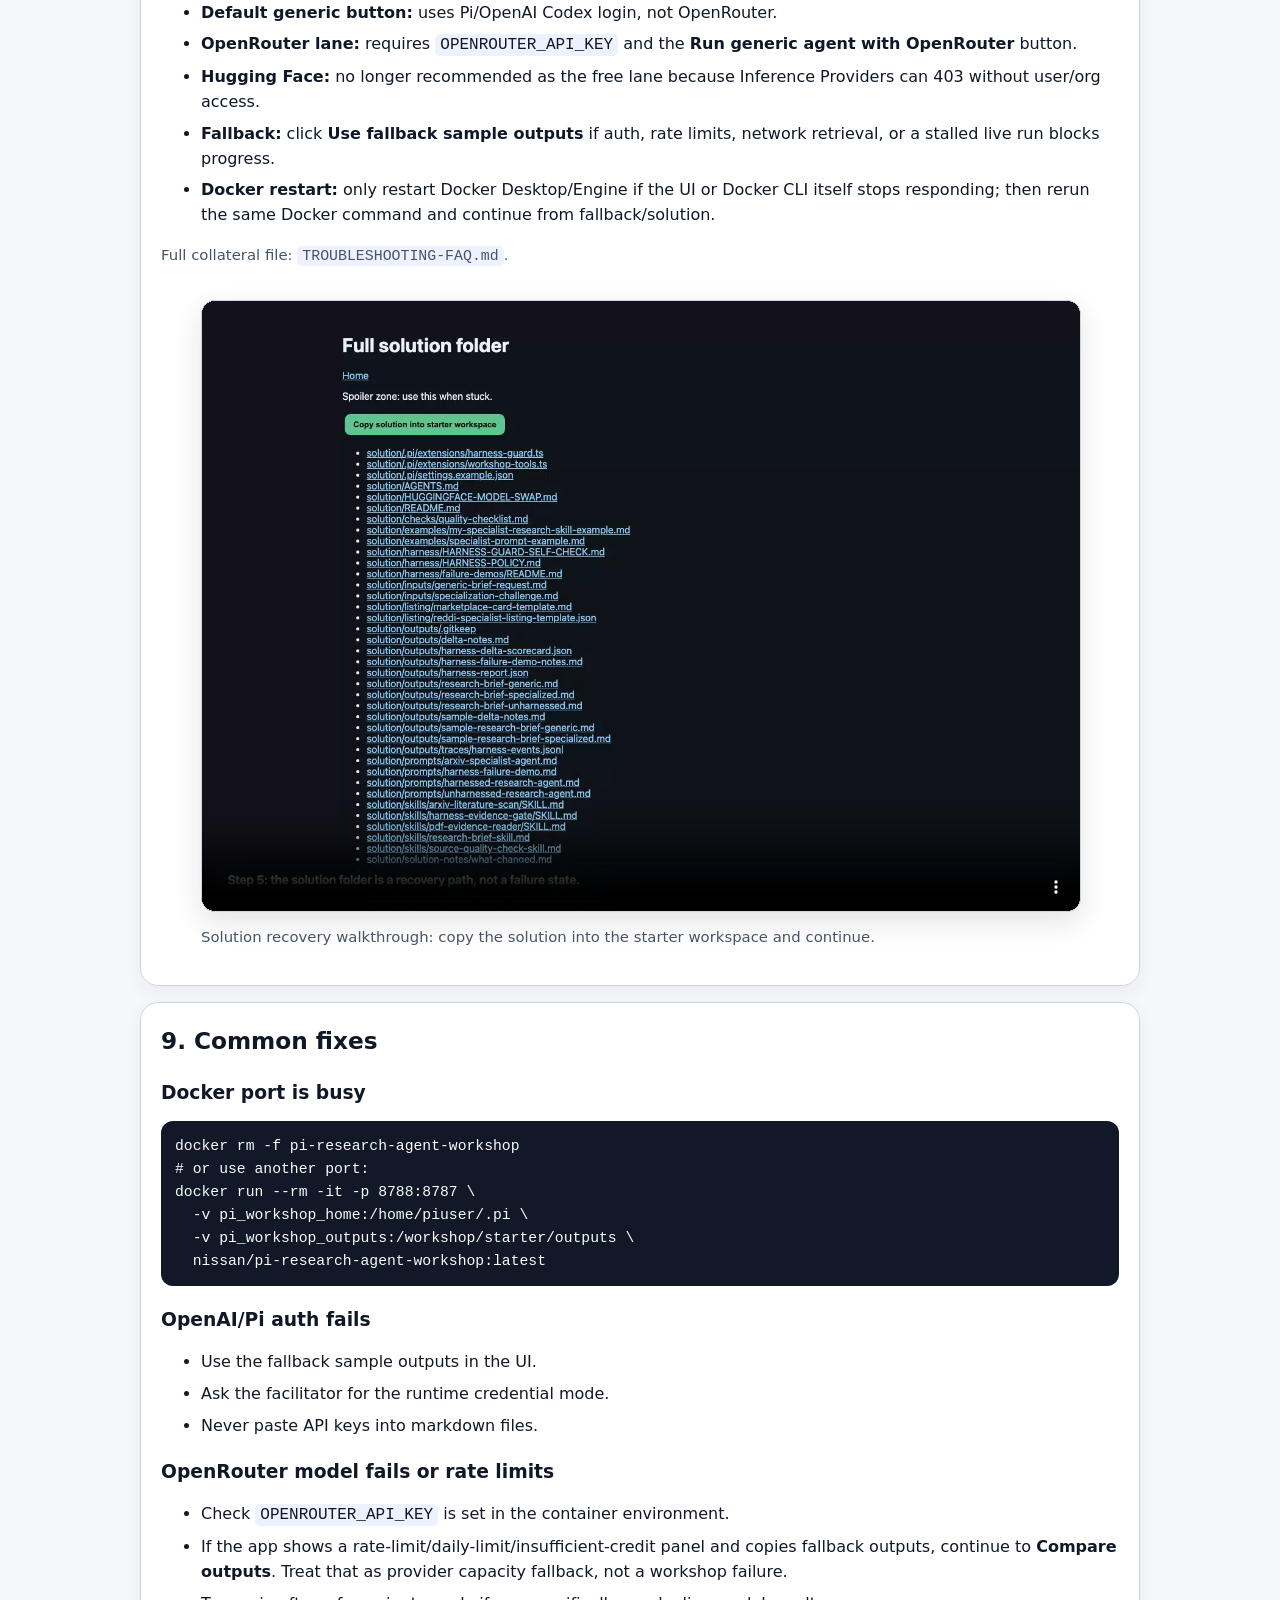
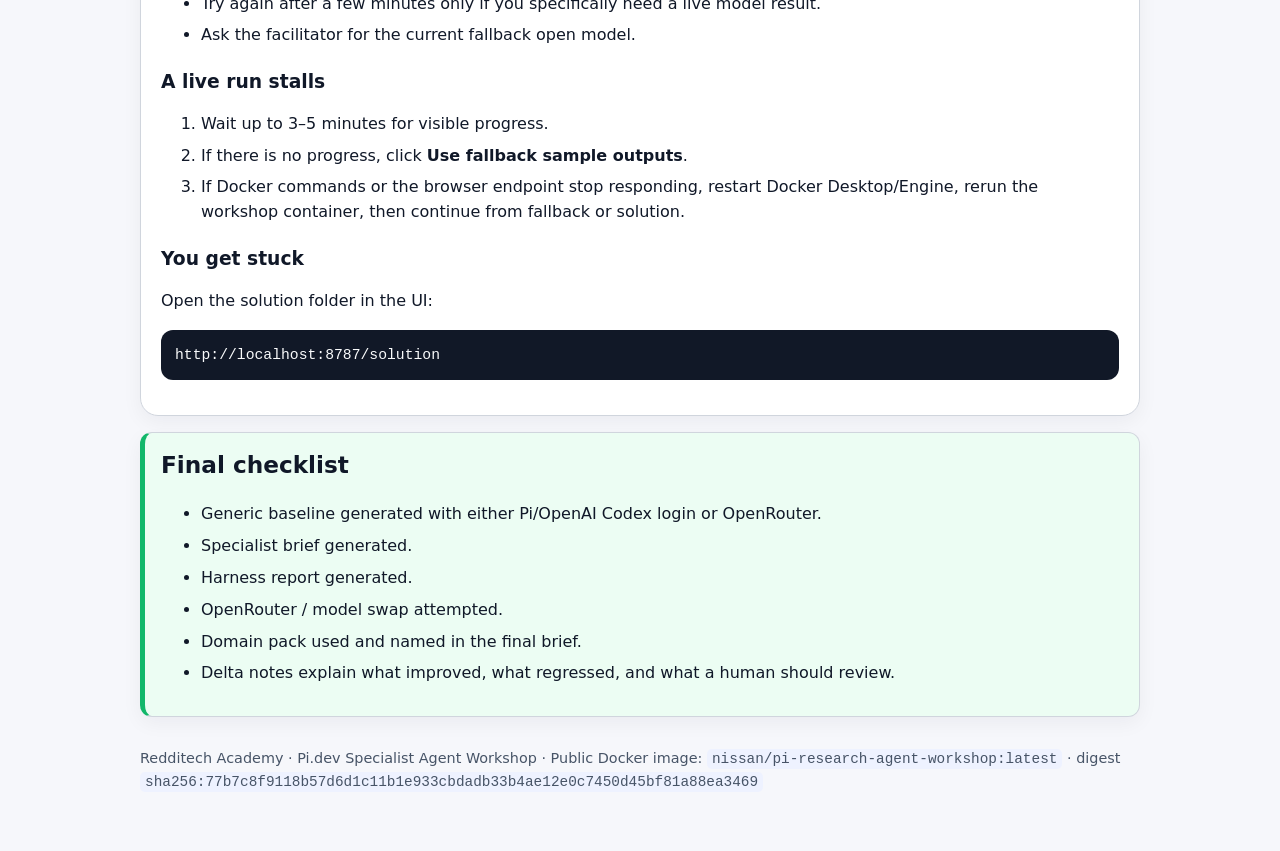
==== commit d993a549: "Add participant walkthrough recordings" ====
--- a/participant-share/index.html
+++ b/participant-share/index.html
@@ -27,6 +27,9 @@
     table { border-collapse:collapse; width:100%; overflow:hidden; border-radius:12px; }
     th,td { border:1px solid var(--line); padding:10px; text-align:left; vertical-align:top; }
     th { background:#f2f4f7; }
+    video { width:100%; border:1px solid var(--line); border-radius:14px; background:#111827; box-shadow:0 10px 28px rgba(16,24,40,.12); }
+    .walkthrough { display:grid; gap:14px; margin-top:16px; }
+    .walkthrough figcaption { color:var(--muted); font-size:.93rem; margin-top:6px; }
     .small { color:var(--muted); font-size:.93rem; }
     .toc a { display:block; padding:6px 0; }
     .footer { color:var(--muted); font-size:.9rem; margin-top:30px; }
@@ -49,6 +52,7 @@
     <h2>Quick links</h2>
     <a href="#requirements">1. Requirements</a>
     <a href="#start">2. Start the workshop image</a>
+    <a href="#walkthroughs">Visual walkthroughs</a>
     <a href="#baseline">3. Run the baseline: Pi login or OpenRouter</a>
     <a href="#specialize">4. Specialize the research agent</a>
     <a href="#harness">5. Use the harness</a>
@@ -57,6 +61,33 @@
     <a href="#domain-packs">7. Choose a domain pack</a>
     <a href="#references">Reference articles</a>
     <a href="#troubleshooting">8. Troubleshooting</a>
+  </section>
+
+  <section id="walkthroughs" class="card">
+    <h2>Visual walkthroughs</h2>
+    <p>These short recordings show the exact clean-room workshop flow with no credentials present. They focus on what participants should see in the browser and how to keep moving if live model access is unavailable.</p>
+    <div class="grid">
+      <figure>
+        <video controls muted preload="metadata" src="media/01-start-workshop-ui.webm"></video>
+        <figcaption>Start the UI, check health, and identify the available credential lane.</figcaption>
+      </figure>
+      <figure>
+        <video controls muted preload="metadata" src="media/02-fallback-and-outputs.webm"></video>
+        <figcaption>Use fallback outputs and confirm outputs remain accessible across routes.</figcaption>
+      </figure>
+      <figure>
+        <video controls muted preload="metadata" src="media/03-harness-lab.webm"></video>
+        <figcaption>Open the harness lab and build the comparison scorecard.</figcaption>
+      </figure>
+      <figure>
+        <video controls muted preload="metadata" src="media/04-model-swap-domain-packs.webm"></video>
+        <figcaption>Inspect the OpenRouter model-swap lane and domain packs.</figcaption>
+      </figure>
+      <figure>
+        <video controls muted preload="metadata" src="media/05-solution-recovery.webm"></video>
+        <figcaption>Use the solution folder recovery path when someone is stuck.</figcaption>
+      </figure>
+    </div>
   </section>
 
   <section id="requirements" class="card">
@@ -99,7 +130,13 @@
     <p class="small">If you already reused stale auth, reset it with <code>docker volume rm pi_workshop_home</code> after stopping the container, then start again with the OpenRouter command above.</p>
     <p>Open:</p>
     <pre><code>http://localhost:8787</code></pre>
-    <p class="small">The image includes a starter workspace, fallback examples, a full solution folder if you get stuck, and UI recovery for common OpenRouter rate limits. Current verified digest: <code>sha256:d62bf9c120240587a0c5a11d88048b4868121c98edf5a6dde3ac17f1c9234bac</code>.</p>
+    <div class="walkthrough">
+      <figure>
+        <video controls muted preload="metadata" src="media/01-start-workshop-ui.webm"></video>
+        <figcaption>Expected browser state after starting the image: health, credential lanes, and fallback option.</figcaption>
+      </figure>
+    </div>
+    <p class="small">The image includes a starter workspace, fallback examples, a full solution folder if you get stuck, and UI recovery for common OpenRouter rate limits. Current verified digest: <code>sha256:77b7c8f9118b57d6d1c11b1e933cbdadb33b4ae12e0c7450d45bf81a88ea3469</code>.</p>
     <div class="callout warn"><strong>Stalled-run rule:</strong> every live run shows a <strong>Running...</strong> indicator. If OpenRouter returns a 429 rate limit, daily-limit message, or 402 insufficient-credit response, the app shows a clear limit message and copies fallback outputs automatically. If any other live model/tool run shows no visible progress for 3–5 minutes, stop waiting and click <strong>Use fallback sample outputs</strong>. If the browser or Docker CLI stops responding, restart Docker Desktop/Engine, rerun the same <code>docker run</code> command, then continue from fallback or the solution folder.</div>
   </section>
 
@@ -117,6 +154,12 @@
   --provider openrouter \
   --model z-ai/glm-4.5-air:free \
   "Read AGENTS.md and inputs/generic-brief-request.md. Use sources/source-notes.md. Write outputs/research-brief-generic.md. Include provider/model used, source notes used, limitations, and open questions."</code></pre>
+    <div class="walkthrough">
+      <figure>
+        <video controls muted preload="metadata" src="media/02-fallback-and-outputs.webm"></video>
+        <figcaption>Fallback/output walkthrough: useful when auth or provider limits block a live baseline run.</figcaption>
+      </figure>
+    </div>
   </section>
 
   <section id="specialize" class="card">
@@ -151,6 +194,12 @@
     </ul>
     <p>Open the harness lab:</p>
     <pre><code>http://localhost:8787/harness</code></pre>
+    <div class="walkthrough">
+      <figure>
+        <video controls muted preload="metadata" src="media/03-harness-lab.webm"></video>
+        <figcaption>Harness lab walkthrough: before/after run controls, policy, artifacts, and scorecard area.</figcaption>
+      </figure>
+    </div>
     <p>Run both:</p>
     <ol>
       <li><strong>Run loose agent</strong> — prompt-only behavior.</li>
@@ -191,6 +240,12 @@
   -p 8787:8787 \
   -e OPENROUTER_API_KEY="$OPENROUTER_API_KEY" \
   nissan/pi-research-agent-workshop:latest</code></pre>
+    <div class="walkthrough">
+      <figure>
+        <video controls muted preload="metadata" src="media/04-model-swap-domain-packs.webm"></video>
+        <figcaption>Model-swap walkthrough: where to find OpenRouter guidance and domain specialization packs.</figcaption>
+      </figure>
+    </div>
     <h3>Run Pi with the OpenRouter provider</h3>
     <pre><code>cd /workshop/starter
 
@@ -256,6 +311,12 @@
       <li><strong>Docker restart:</strong> only restart Docker Desktop/Engine if the UI or Docker CLI itself stops responding; then rerun the same Docker command and continue from fallback/solution.</li>
     </ul>
     <p class="small">Full collateral file: <code>TROUBLESHOOTING-FAQ.md</code>.</p>
+    <div class="walkthrough">
+      <figure>
+        <video controls muted preload="metadata" src="media/05-solution-recovery.webm"></video>
+        <figcaption>Solution recovery walkthrough: copy the solution into the starter workspace and continue.</figcaption>
+      </figure>
+    </div>
   </section>
 
   <section class="card">
@@ -299,7 +360,7 @@
     </ul>
   </section>
 
-  <p class="footer">Redditech Academy · Pi.dev Specialist Agent Workshop · Public Docker image: <code>nissan/pi-research-agent-workshop:latest</code> · digest <code>sha256:d62bf9c120240587a0c5a11d88048b4868121c98edf5a6dde3ac17f1c9234bac</code></p>
+  <p class="footer">Redditech Academy · Pi.dev Specialist Agent Workshop · Public Docker image: <code>nissan/pi-research-agent-workshop:latest</code> · digest <code>sha256:77b7c8f9118b57d6d1c11b1e933cbdadb33b4ae12e0c7450d45bf81a88ea3469</code></p>
 </main>
 </body>
 </html>
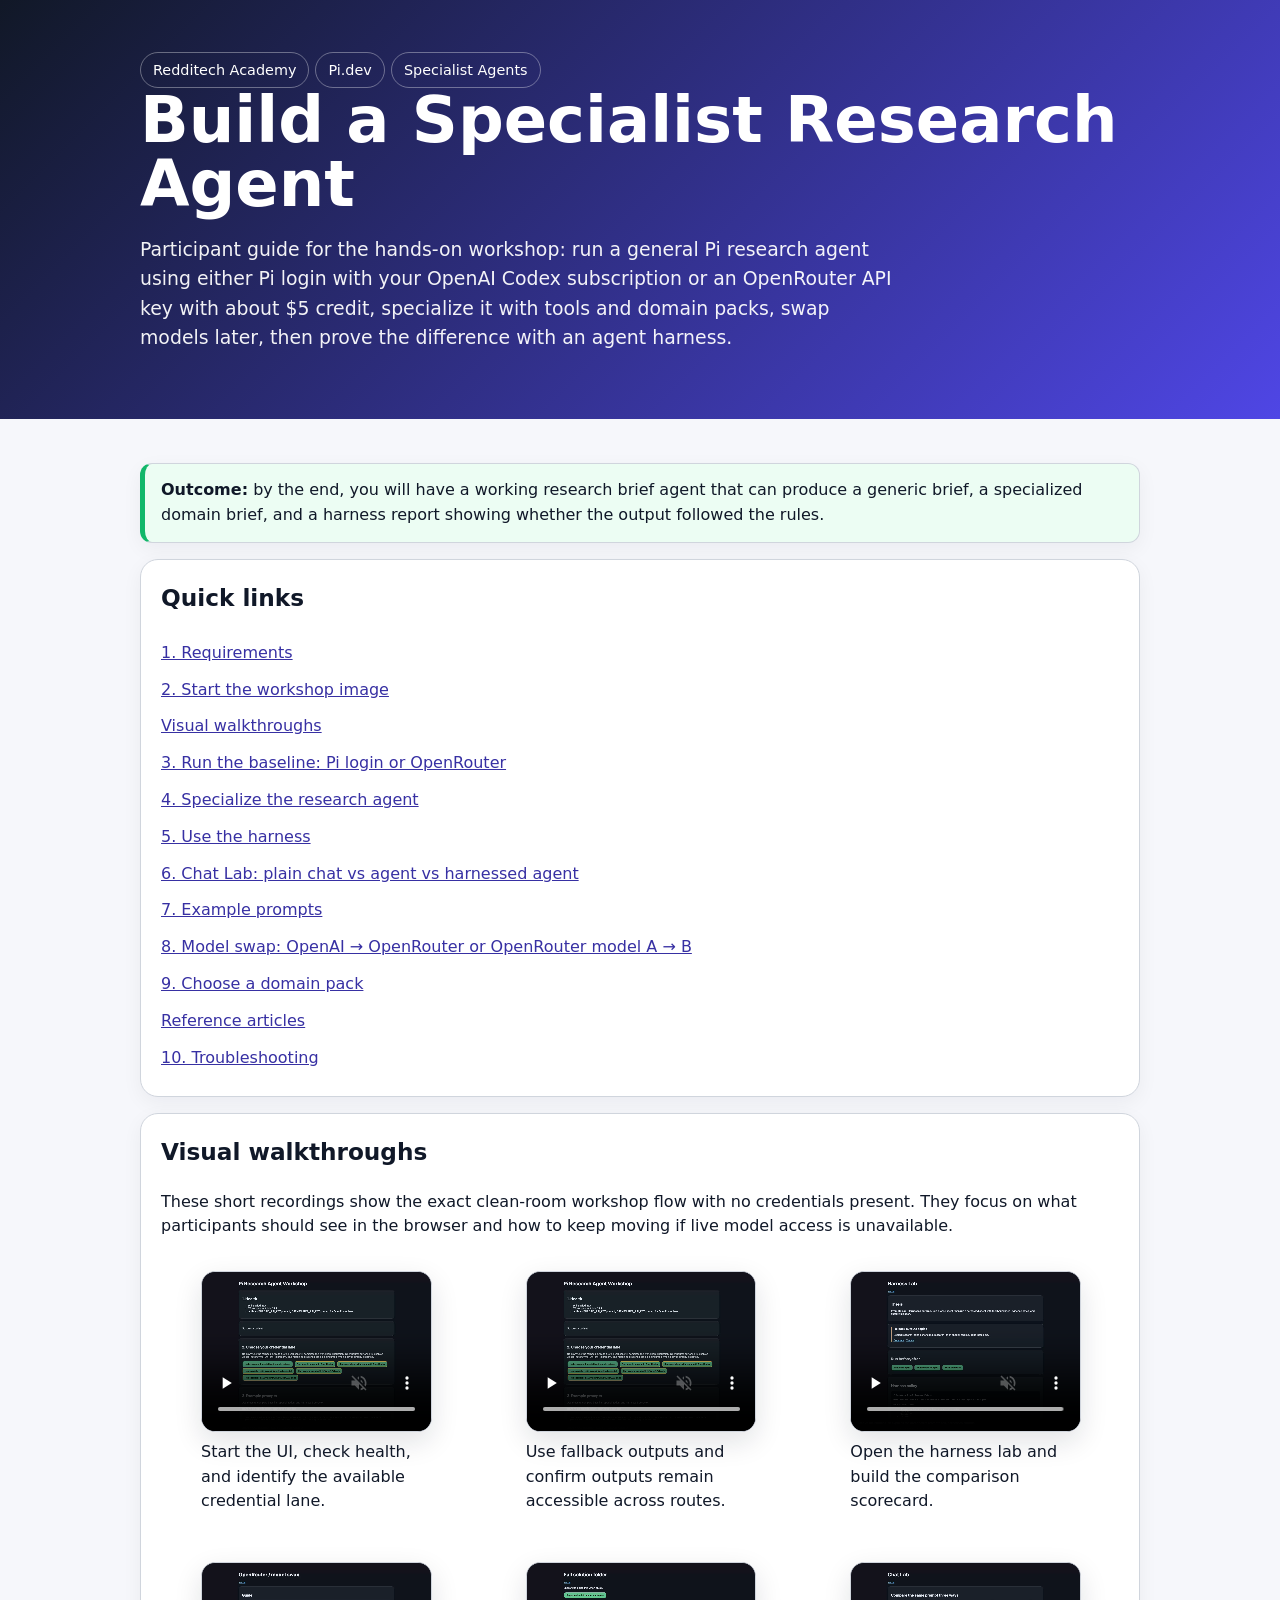
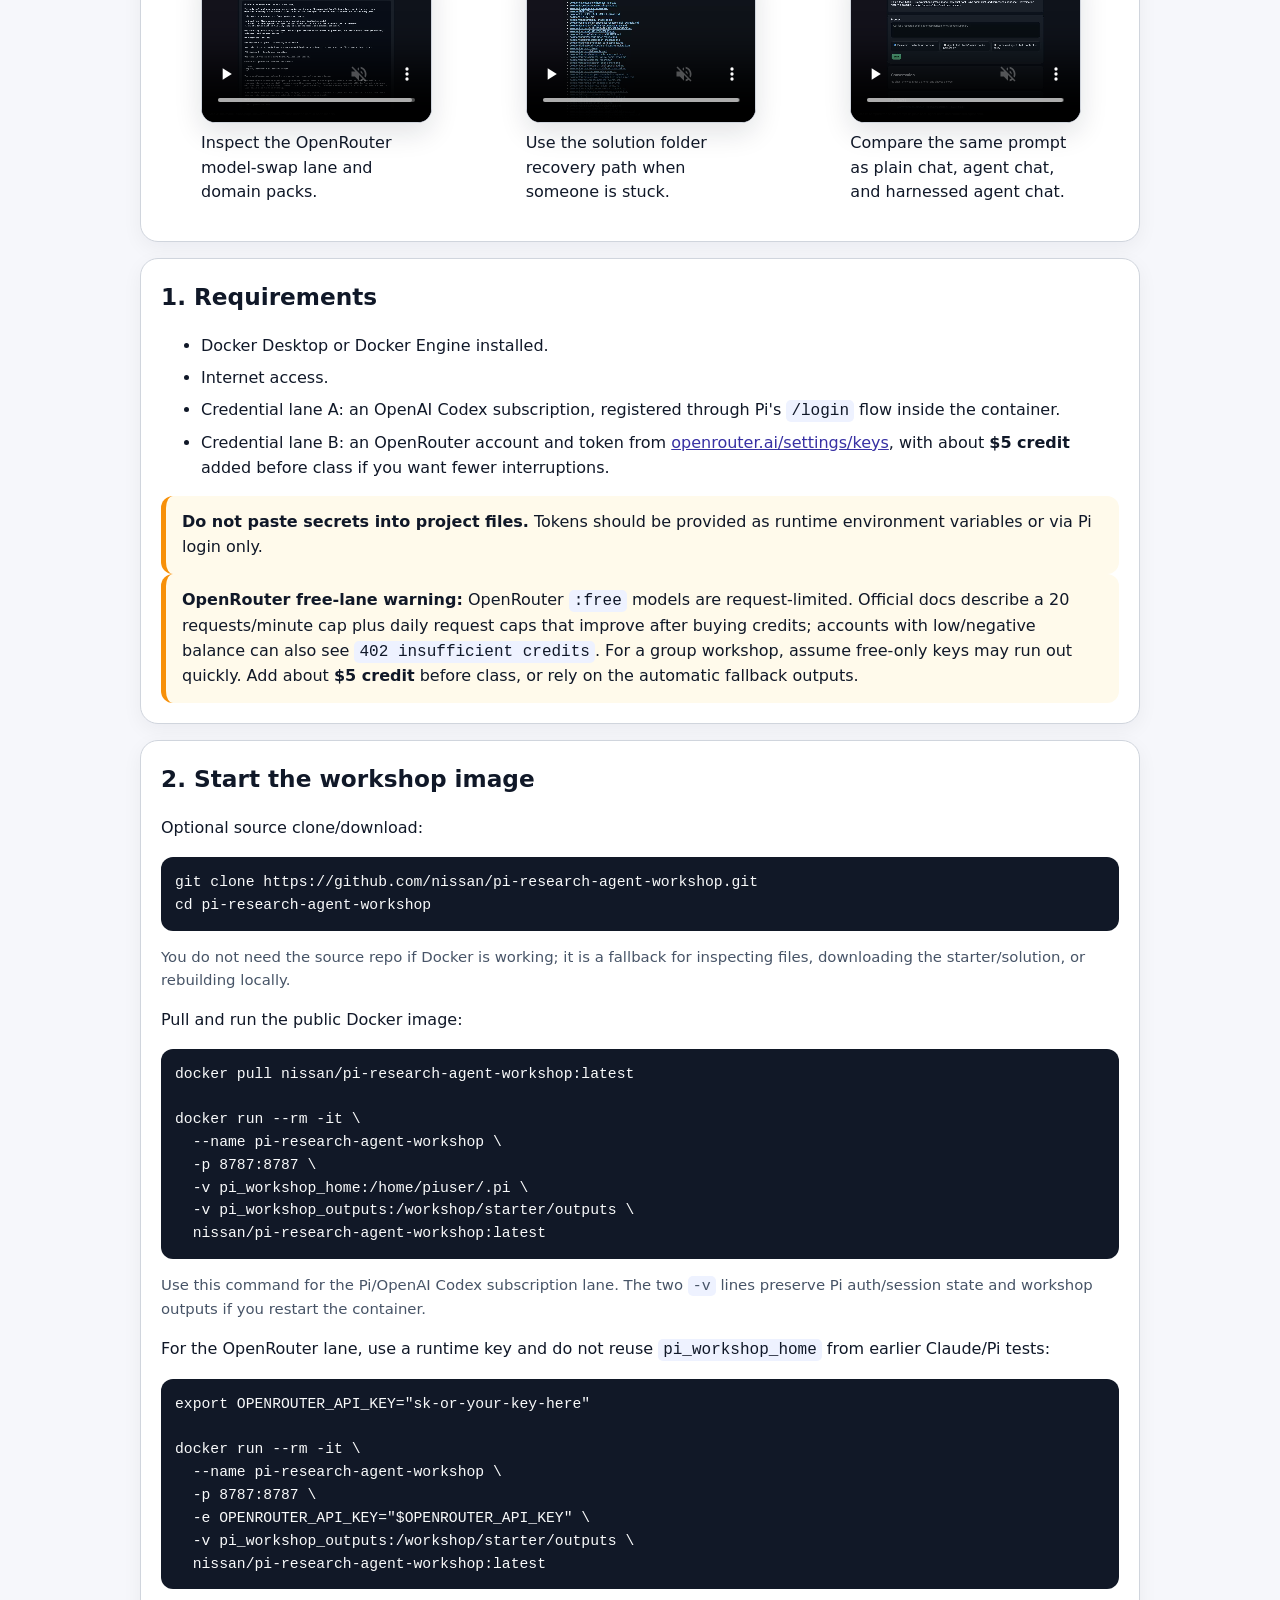
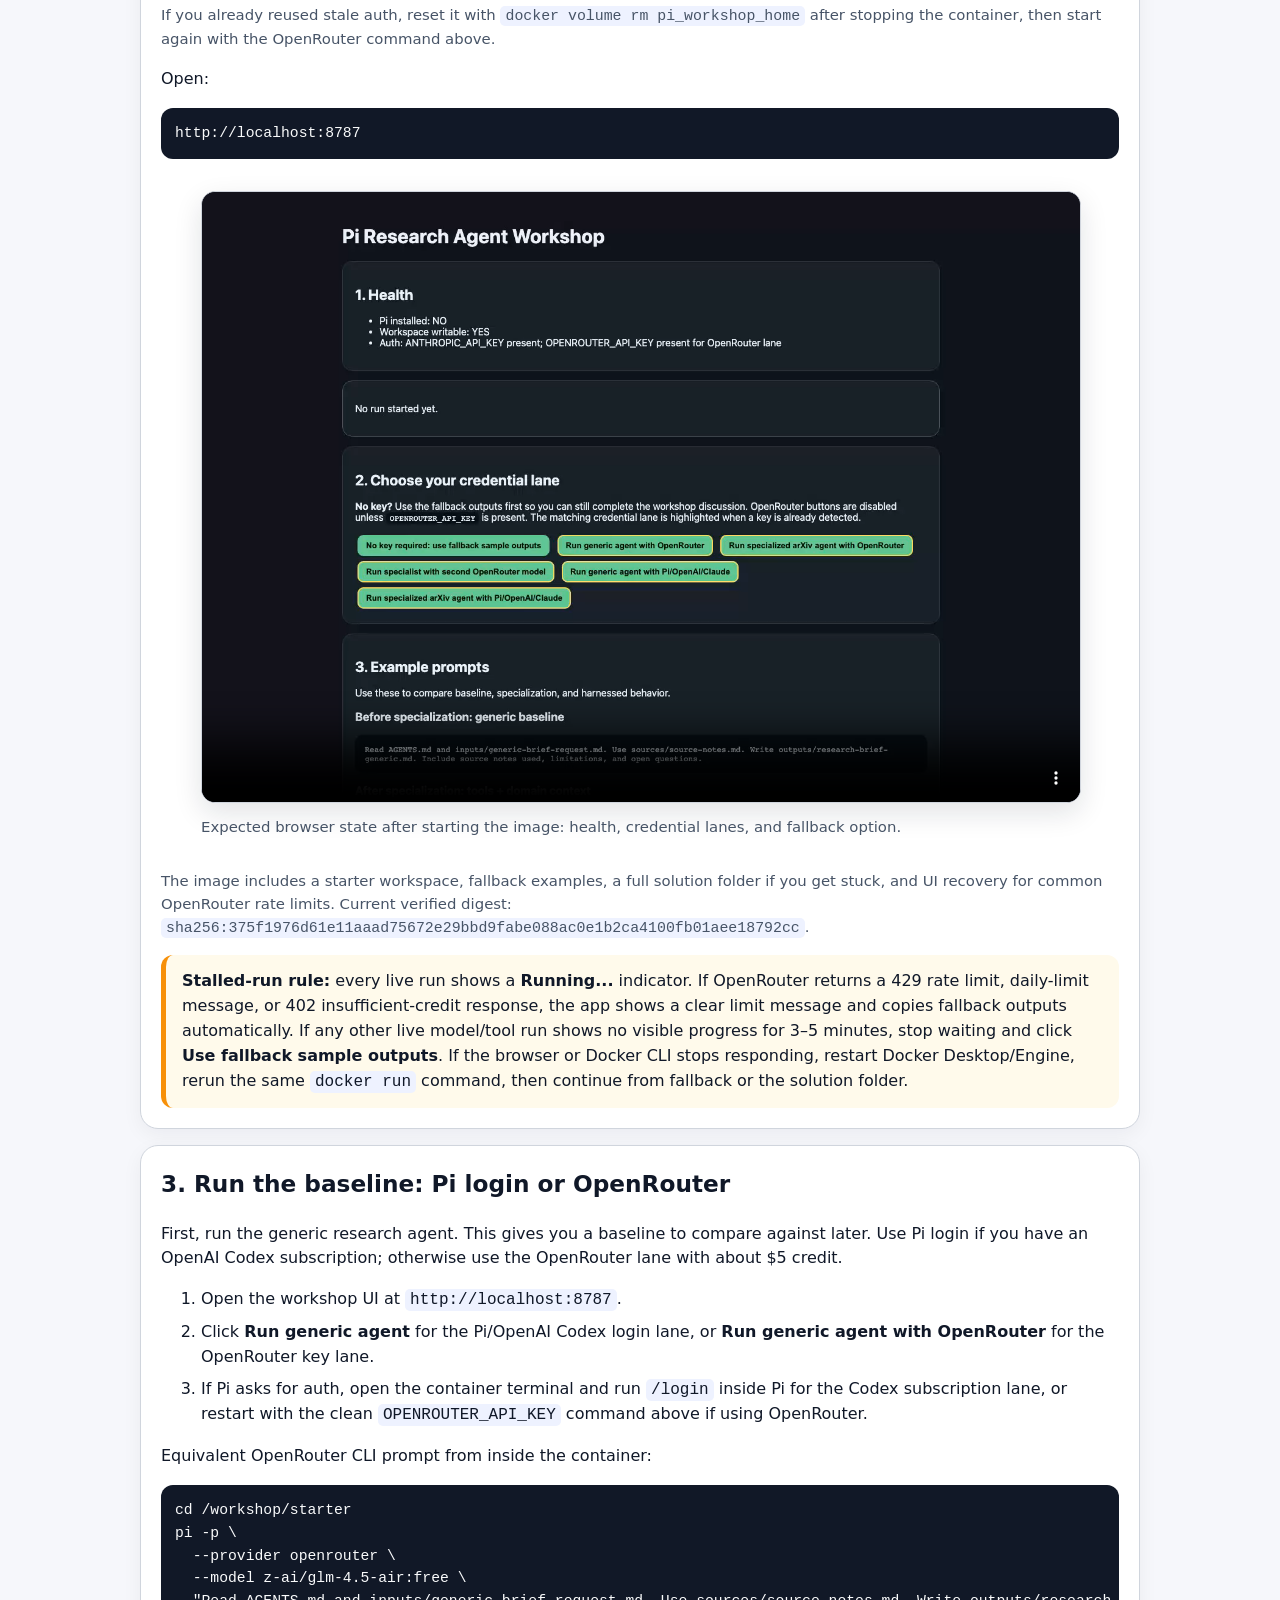
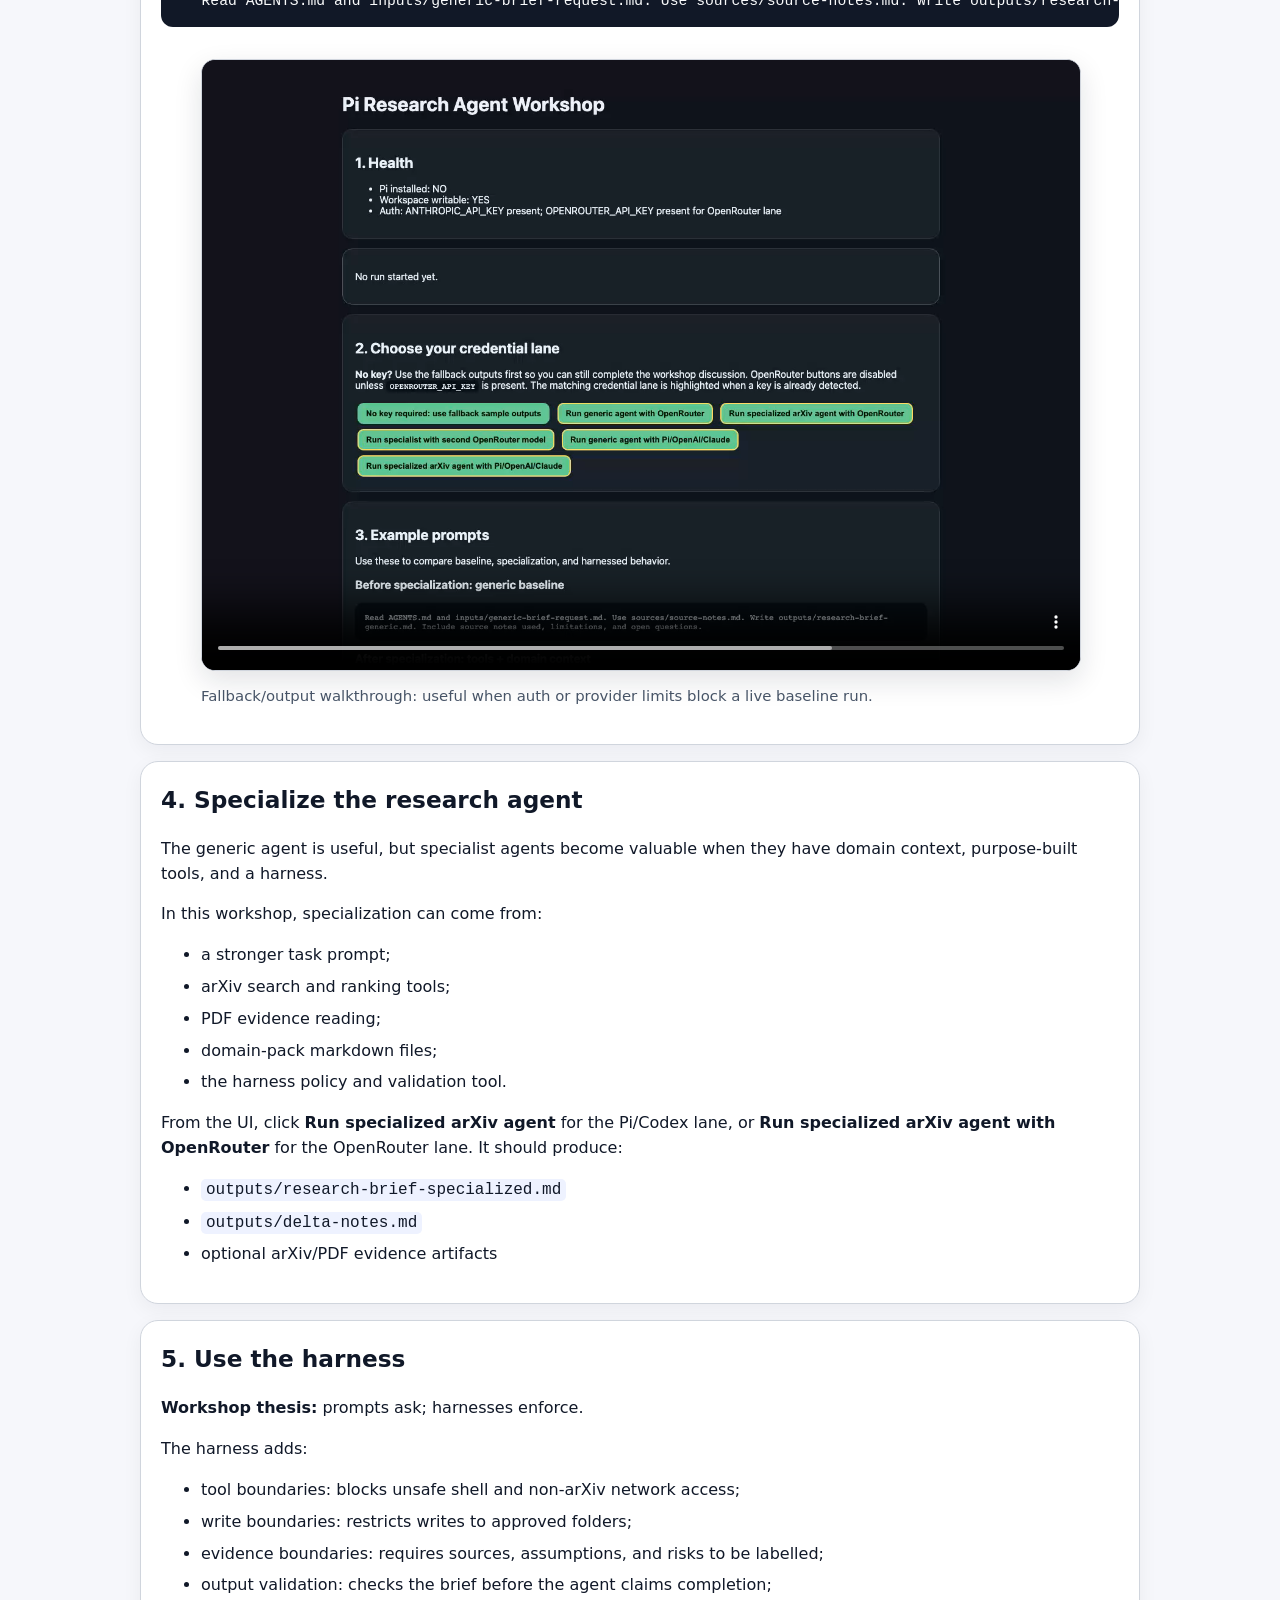
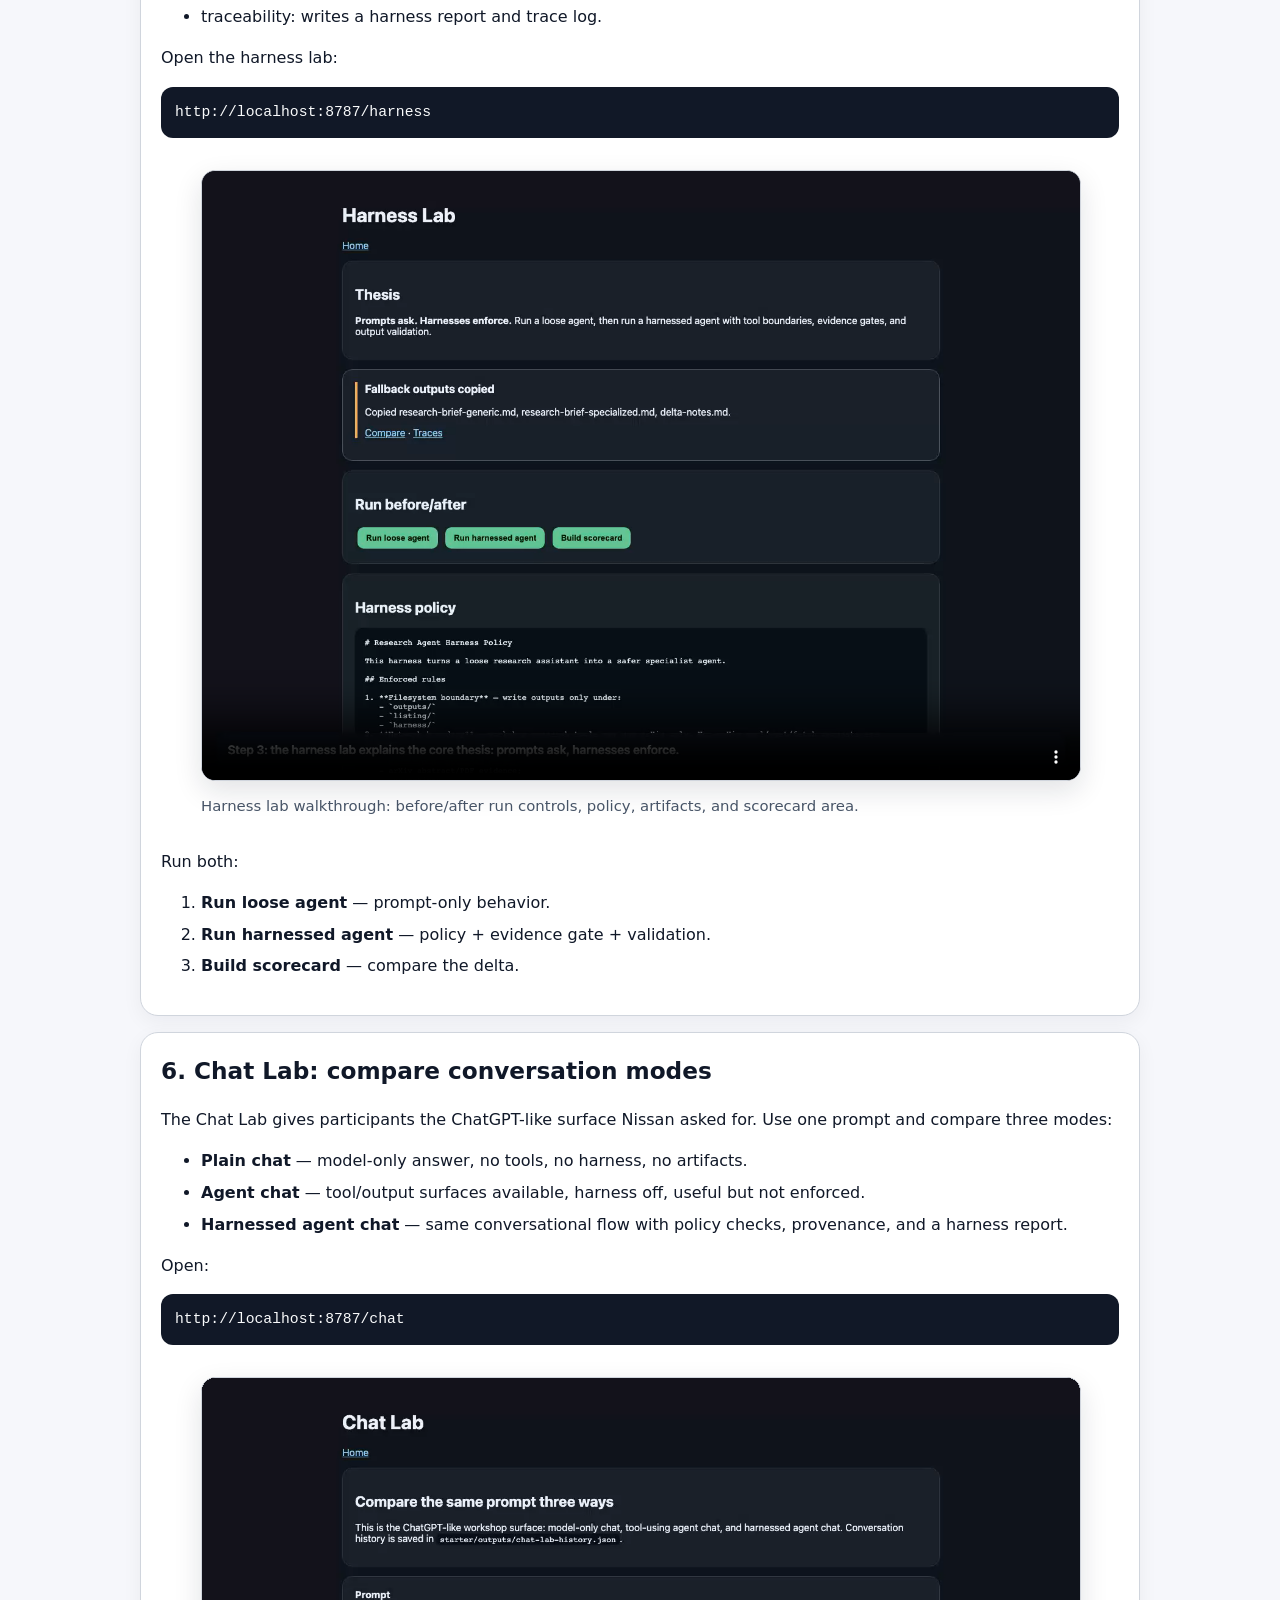
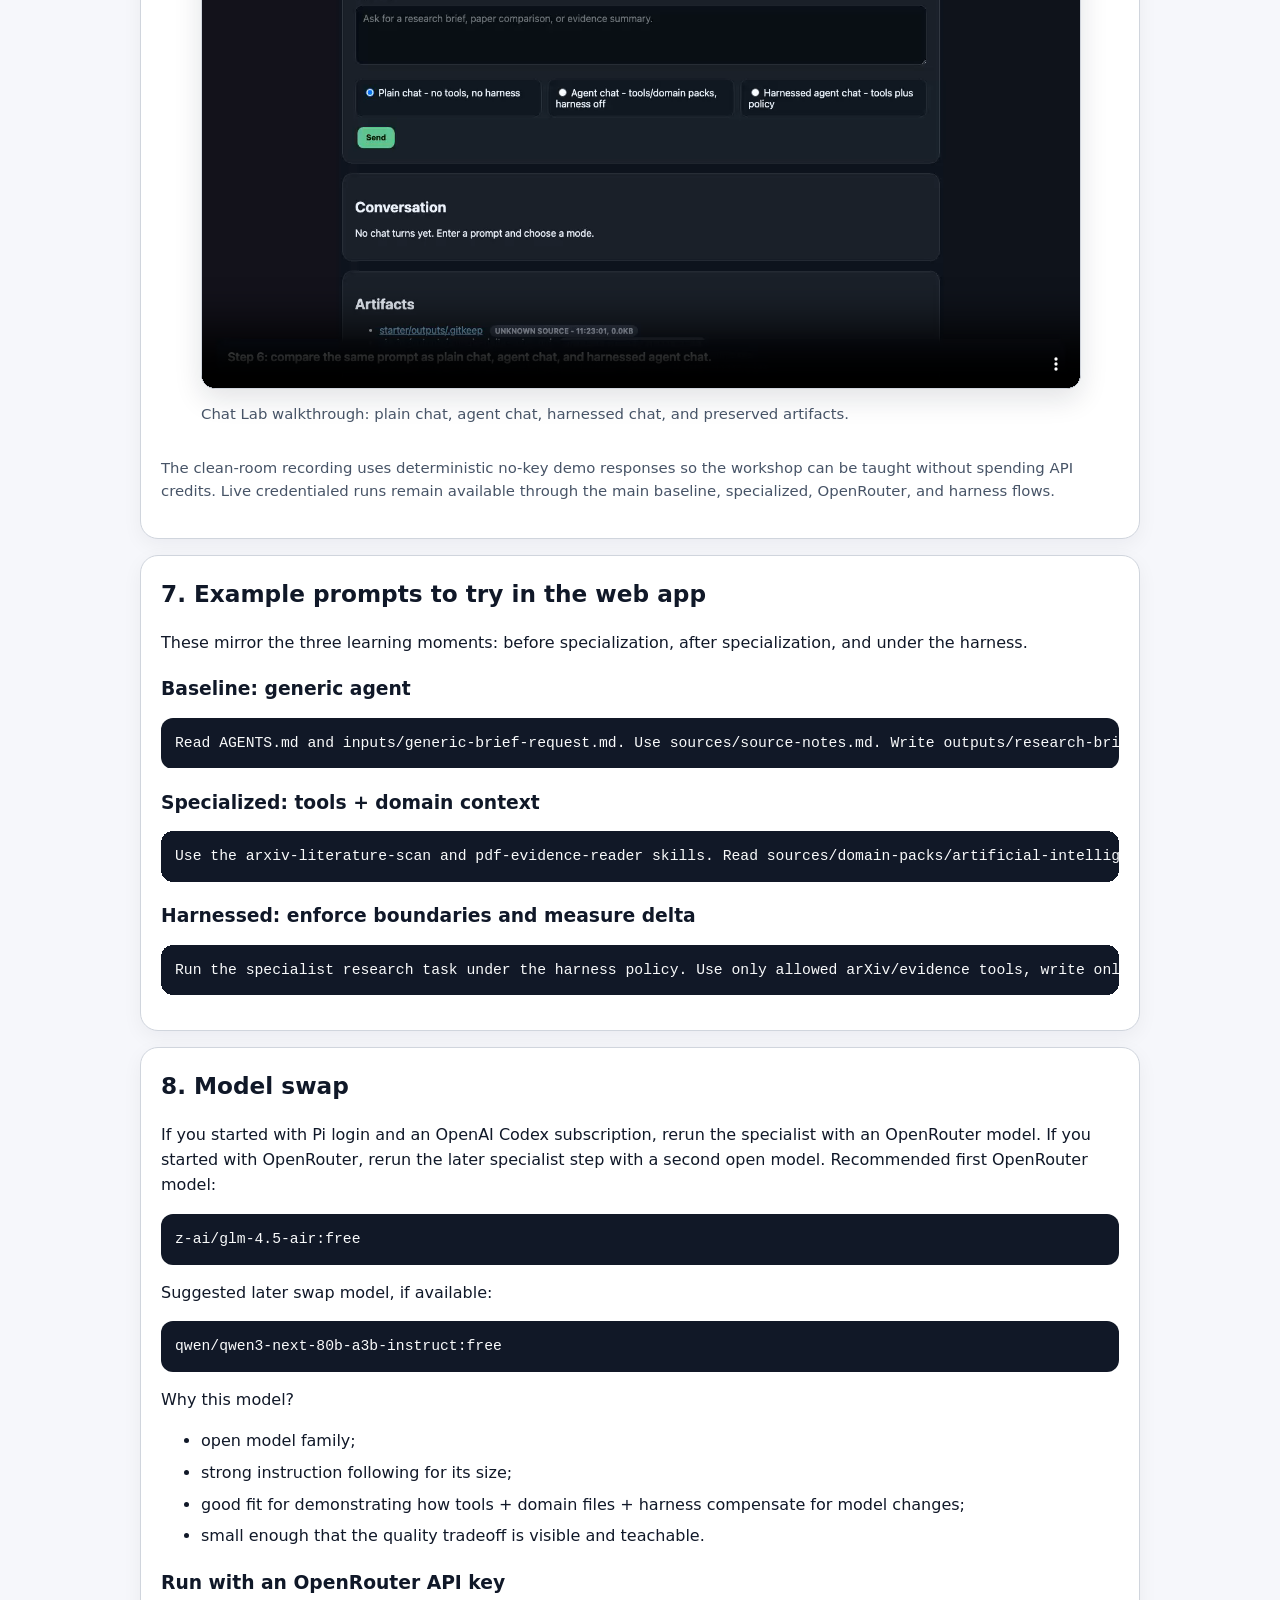
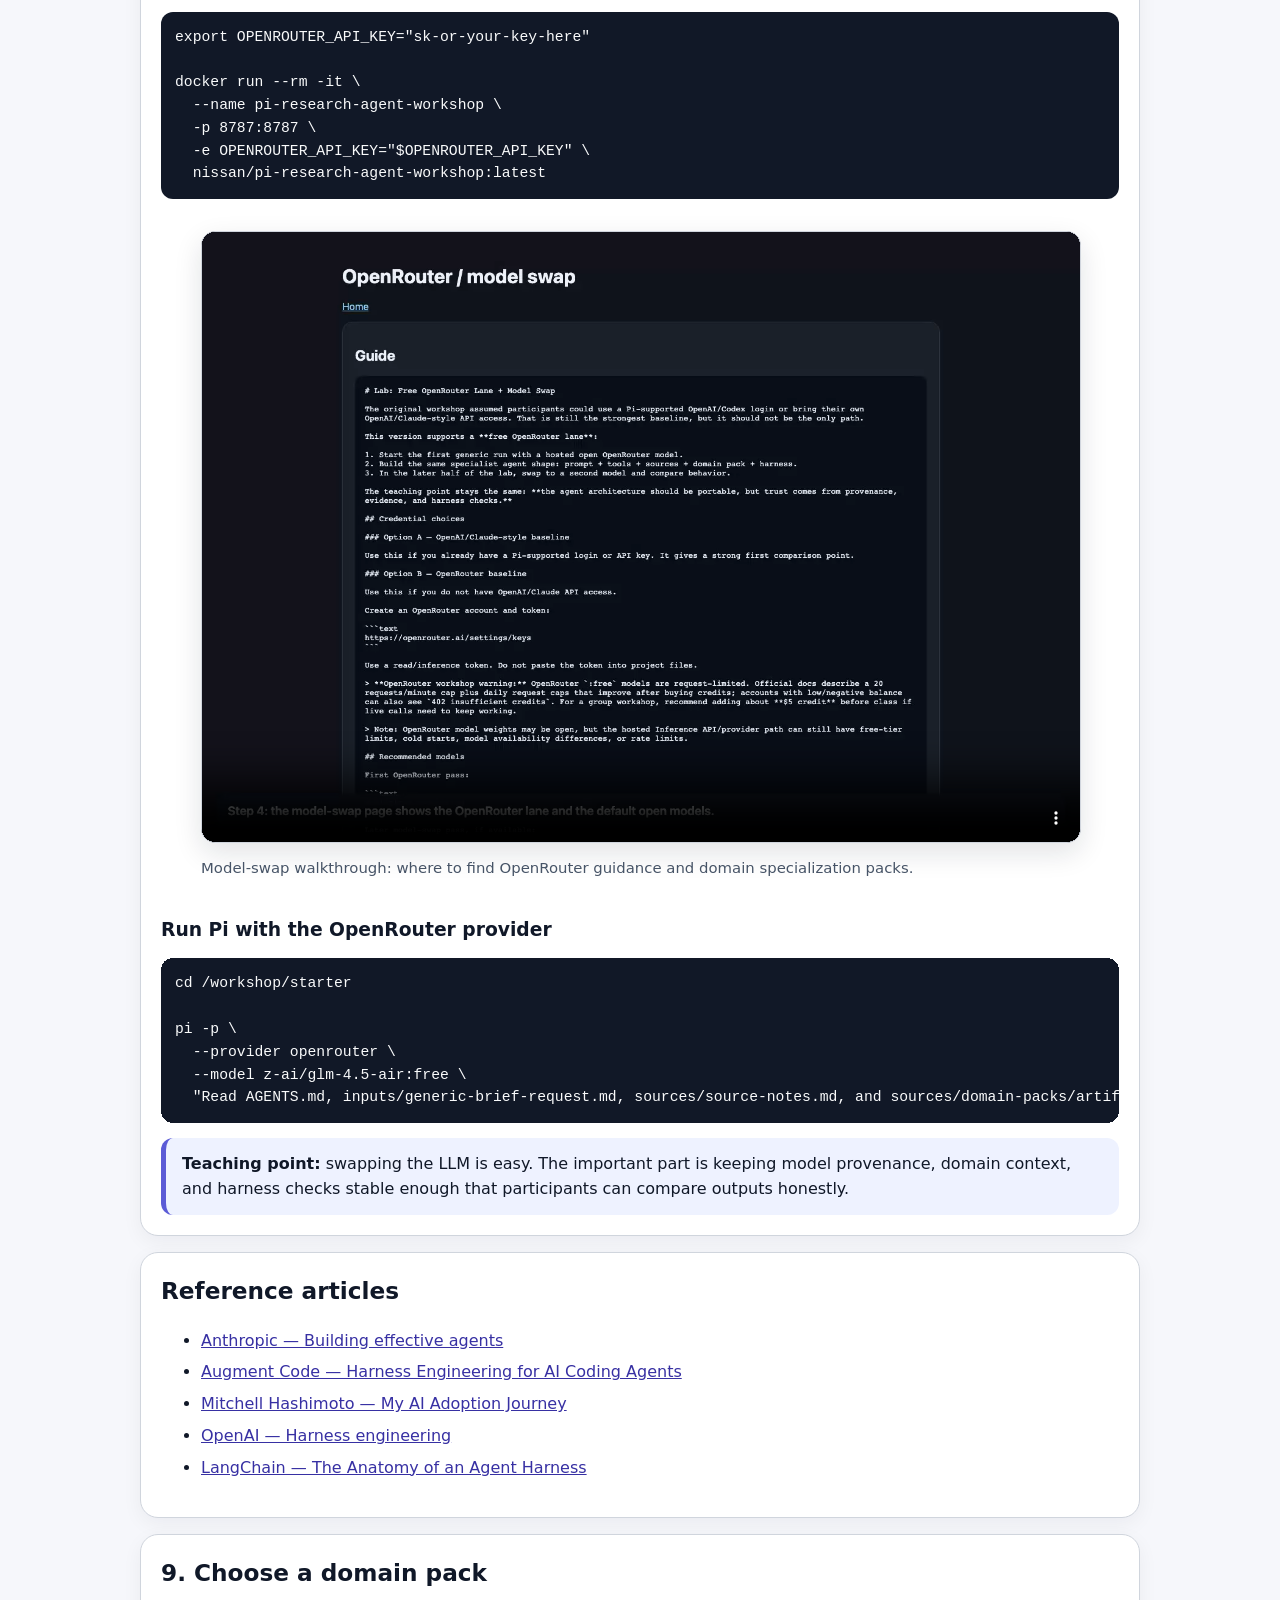
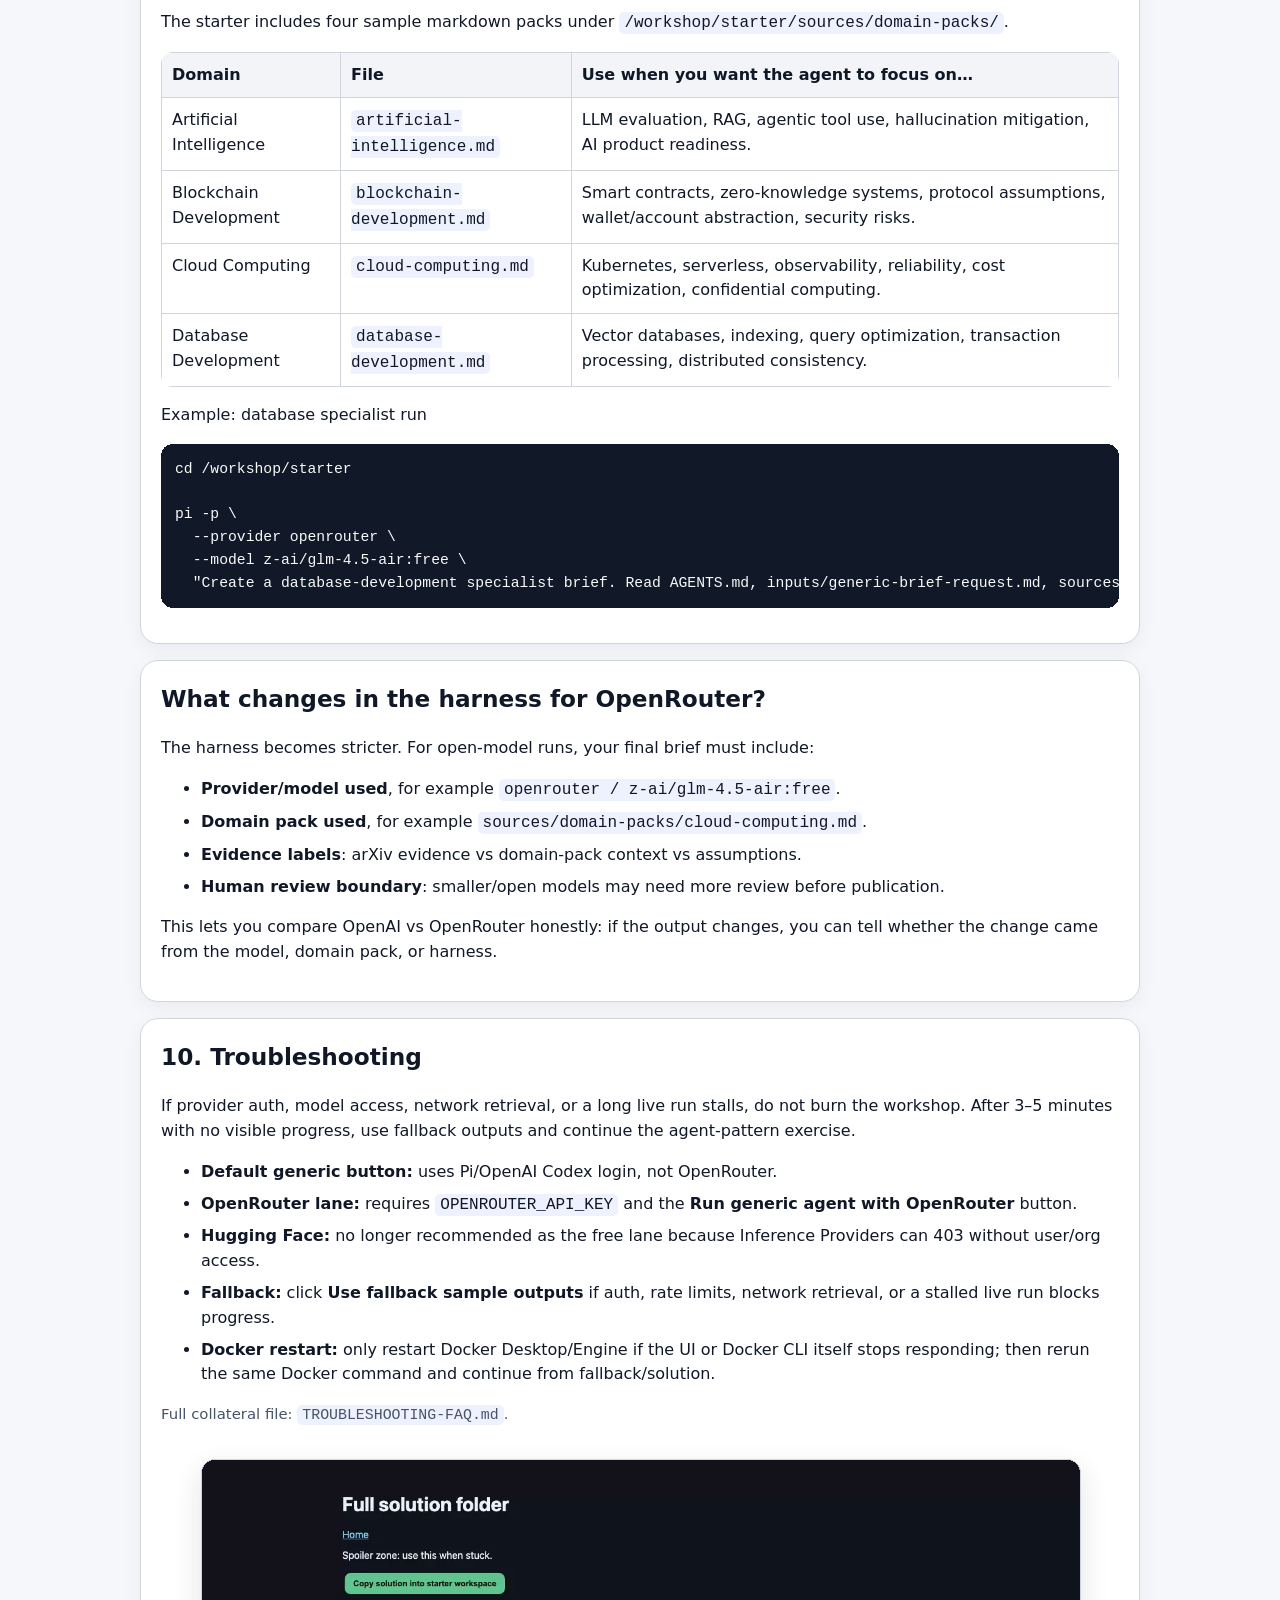
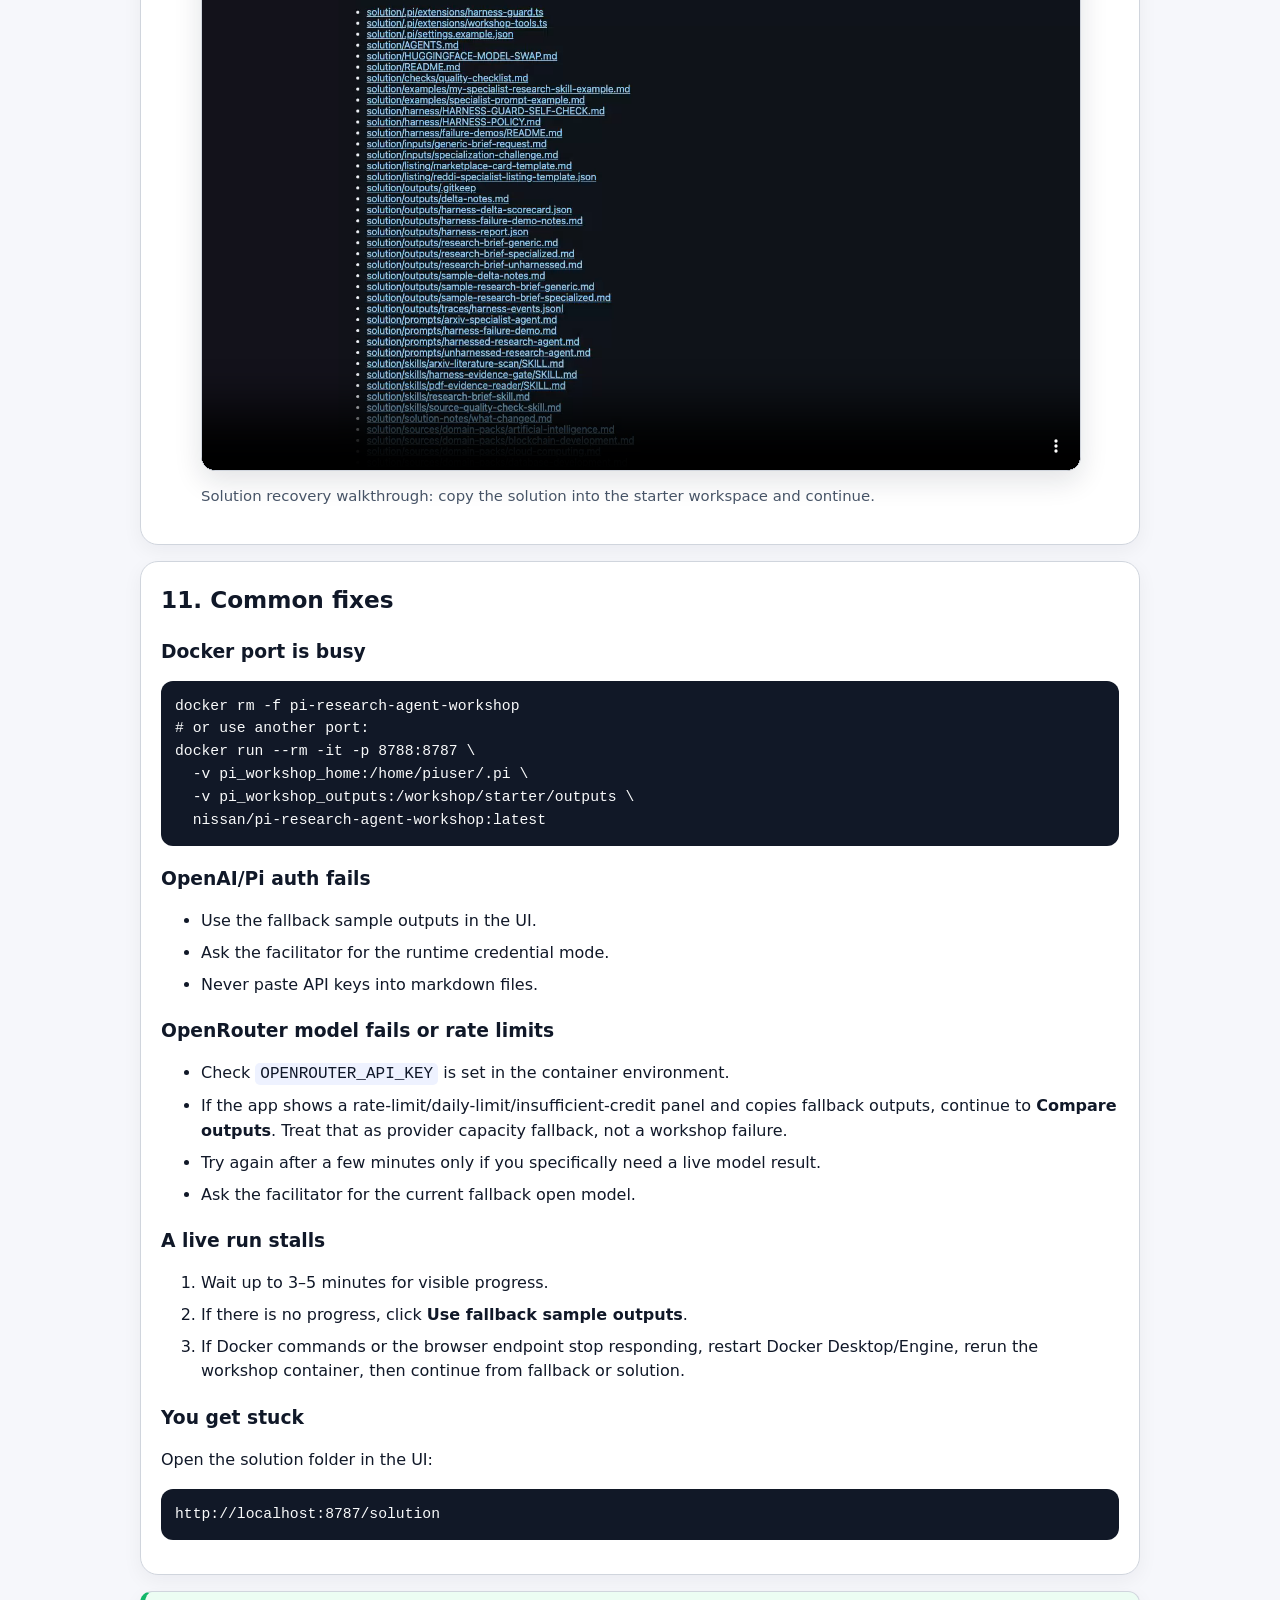
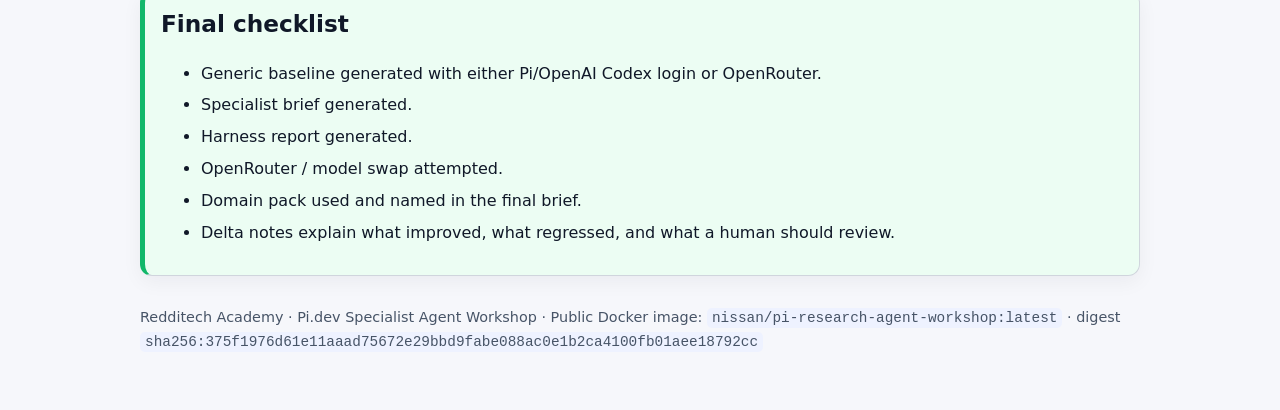
==== commit a8d7ecec: "Add Chat Lab comparison flow" ====
--- a/participant-share/index.html
+++ b/participant-share/index.html
@@ -56,11 +56,12 @@
     <a href="#baseline">3. Run the baseline: Pi login or OpenRouter</a>
     <a href="#specialize">4. Specialize the research agent</a>
     <a href="#harness">5. Use the harness</a>
-    <a href="#example-prompts">6. Example prompts</a>
-    <a href="#openrouter">6. Model swap: OpenAI → OpenRouter or OpenRouter model A → B</a>
-    <a href="#domain-packs">7. Choose a domain pack</a>
+    <a href="#chat-lab">6. Chat Lab: plain chat vs agent vs harnessed agent</a>
+    <a href="#example-prompts">7. Example prompts</a>
+    <a href="#openrouter">8. Model swap: OpenAI → OpenRouter or OpenRouter model A → B</a>
+    <a href="#domain-packs">9. Choose a domain pack</a>
     <a href="#references">Reference articles</a>
-    <a href="#troubleshooting">8. Troubleshooting</a>
+    <a href="#troubleshooting">10. Troubleshooting</a>
   </section>
 
   <section id="walkthroughs" class="card">
@@ -86,6 +87,10 @@
       <figure>
         <video controls muted preload="metadata" src="media/05-solution-recovery.webm"></video>
         <figcaption>Use the solution folder recovery path when someone is stuck.</figcaption>
+      </figure>
+      <figure>
+        <video controls muted preload="metadata" src="media/06-chat-lab.webm"></video>
+        <figcaption>Compare the same prompt as plain chat, agent chat, and harnessed agent chat.</figcaption>
       </figure>
     </div>
   </section>
@@ -136,7 +141,7 @@
         <figcaption>Expected browser state after starting the image: health, credential lanes, and fallback option.</figcaption>
       </figure>
     </div>
-    <p class="small">The image includes a starter workspace, fallback examples, a full solution folder if you get stuck, and UI recovery for common OpenRouter rate limits. Current verified digest: <code>sha256:77b7c8f9118b57d6d1c11b1e933cbdadb33b4ae12e0c7450d45bf81a88ea3469</code>.</p>
+    <p class="small">The image includes a starter workspace, fallback examples, a full solution folder if you get stuck, and UI recovery for common OpenRouter rate limits. Current verified digest: <code>sha256:375f1976d61e11aaad75672e29bbd9fabe088ac0e1b2ca4100fb01aee18792cc</code>.</p>
     <div class="callout warn"><strong>Stalled-run rule:</strong> every live run shows a <strong>Running...</strong> indicator. If OpenRouter returns a 429 rate limit, daily-limit message, or 402 insufficient-credit response, the app shows a clear limit message and copies fallback outputs automatically. If any other live model/tool run shows no visible progress for 3–5 minutes, stop waiting and click <strong>Use fallback sample outputs</strong>. If the browser or Docker CLI stops responding, restart Docker Desktop/Engine, rerun the same <code>docker run</code> command, then continue from fallback or the solution folder.</div>
   </section>
 
@@ -208,8 +213,27 @@
     </ol>
   </section>
 
+  <section id="chat-lab" class="card">
+    <h2>6. Chat Lab: compare conversation modes</h2>
+    <p>The Chat Lab gives participants the ChatGPT-like surface Nissan asked for. Use one prompt and compare three modes:</p>
+    <ul>
+      <li><strong>Plain chat</strong> — model-only answer, no tools, no harness, no artifacts.</li>
+      <li><strong>Agent chat</strong> — tool/output surfaces available, harness off, useful but not enforced.</li>
+      <li><strong>Harnessed agent chat</strong> — same conversational flow with policy checks, provenance, and a harness report.</li>
+    </ul>
+    <p>Open:</p>
+    <pre><code>http://localhost:8787/chat</code></pre>
+    <div class="walkthrough">
+      <figure>
+        <video controls muted preload="metadata" src="media/06-chat-lab.webm"></video>
+        <figcaption>Chat Lab walkthrough: plain chat, agent chat, harnessed chat, and preserved artifacts.</figcaption>
+      </figure>
+    </div>
+    <p class="small">The clean-room recording uses deterministic no-key demo responses so the workshop can be taught without spending API credits. Live credentialed runs remain available through the main baseline, specialized, OpenRouter, and harness flows.</p>
+  </section>
+
   <section id="example-prompts" class="card">
-    <h2>6. Example prompts to try in the web app</h2>
+    <h2>7. Example prompts to try in the web app</h2>
     <p>These mirror the three learning moments: before specialization, after specialization, and under the harness.</p>
     <h3>Baseline: generic agent</h3>
     <pre><code>Read AGENTS.md and inputs/generic-brief-request.md. Use sources/source-notes.md. Write outputs/research-brief-generic.md. Include source notes used, limitations, and open questions.</code></pre>
@@ -220,7 +244,7 @@
   </section>
 
   <section id="openrouter" class="card">
-    <h2>6. Model swap</h2>
+    <h2>8. Model swap</h2>
     <p>If you started with Pi login and an OpenAI Codex subscription, rerun the specialist with an OpenRouter model. If you started with OpenRouter, rerun the later specialist step with a second open model. Recommended first OpenRouter model:</p>
     <pre><code>z-ai/glm-4.5-air:free</code></pre>
     <p>Suggested later swap model, if available:</p>
@@ -268,7 +292,7 @@
   </section>
 
   <section id="domain-packs" class="card">
-    <h2>7. Choose a domain pack</h2>
+    <h2>9. Choose a domain pack</h2>
     <p>The starter includes four sample markdown packs under <code>/workshop/starter/sources/domain-packs/</code>.</p>
     <table>
       <thead><tr><th>Domain</th><th>File</th><th>Use when you want the agent to focus on…</th></tr></thead>
@@ -301,7 +325,7 @@
   </section>
 
   <section id="troubleshooting" class="card">
-    <h2>8. Troubleshooting</h2>
+    <h2>10. Troubleshooting</h2>
     <p>If provider auth, model access, network retrieval, or a long live run stalls, do not burn the workshop. After 3–5 minutes with no visible progress, use fallback outputs and continue the agent-pattern exercise.</p>
     <ul>
       <li><strong>Default generic button:</strong> uses Pi/OpenAI Codex login, not OpenRouter.</li>
@@ -320,7 +344,7 @@
   </section>
 
   <section class="card">
-    <h2>9. Common fixes</h2>
+    <h2>11. Common fixes</h2>
     <h3>Docker port is busy</h3>
     <pre><code>docker rm -f pi-research-agent-workshop
 # or use another port:
@@ -360,7 +384,7 @@
     </ul>
   </section>
 
-  <p class="footer">Redditech Academy · Pi.dev Specialist Agent Workshop · Public Docker image: <code>nissan/pi-research-agent-workshop:latest</code> · digest <code>sha256:77b7c8f9118b57d6d1c11b1e933cbdadb33b4ae12e0c7450d45bf81a88ea3469</code></p>
+  <p class="footer">Redditech Academy · Pi.dev Specialist Agent Workshop · Public Docker image: <code>nissan/pi-research-agent-workshop:latest</code> · digest <code>sha256:375f1976d61e11aaad75672e29bbd9fabe088ac0e1b2ca4100fb01aee18792cc</code></p>
 </main>
 </body>
 </html>
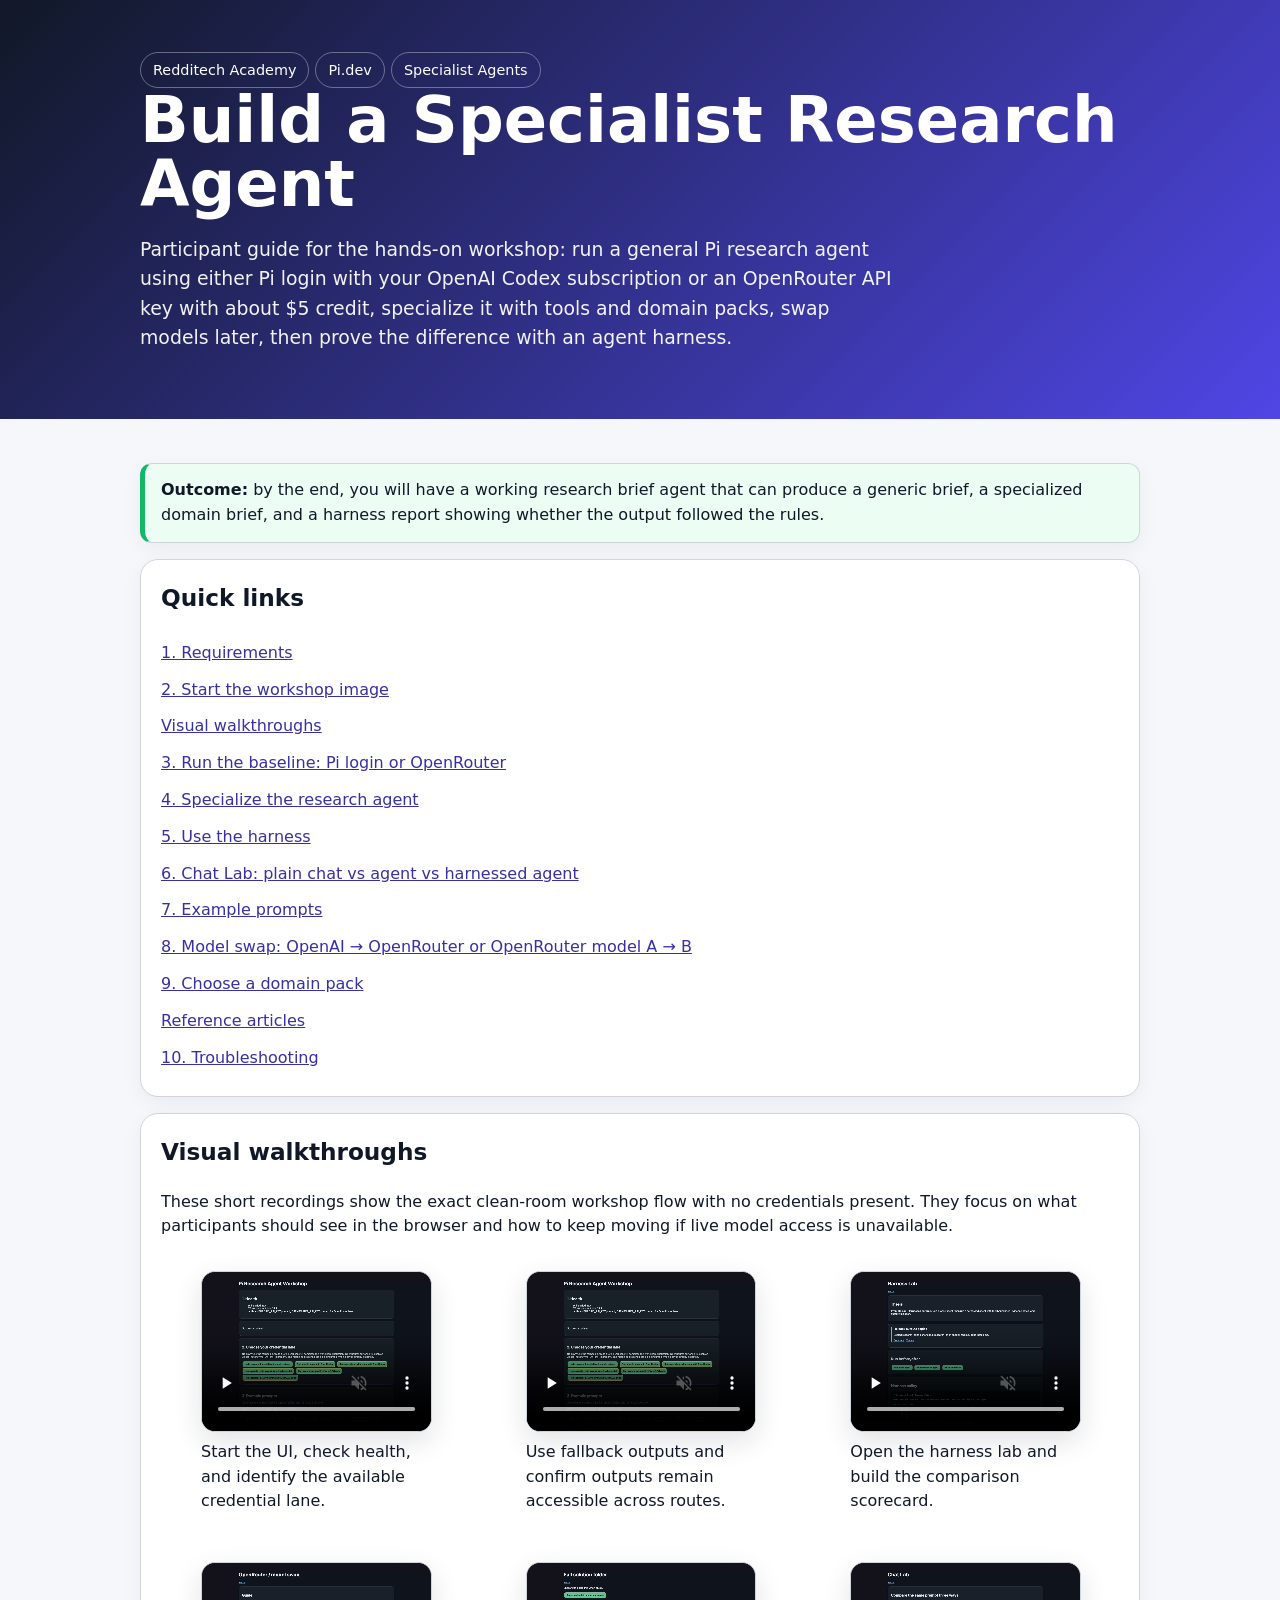
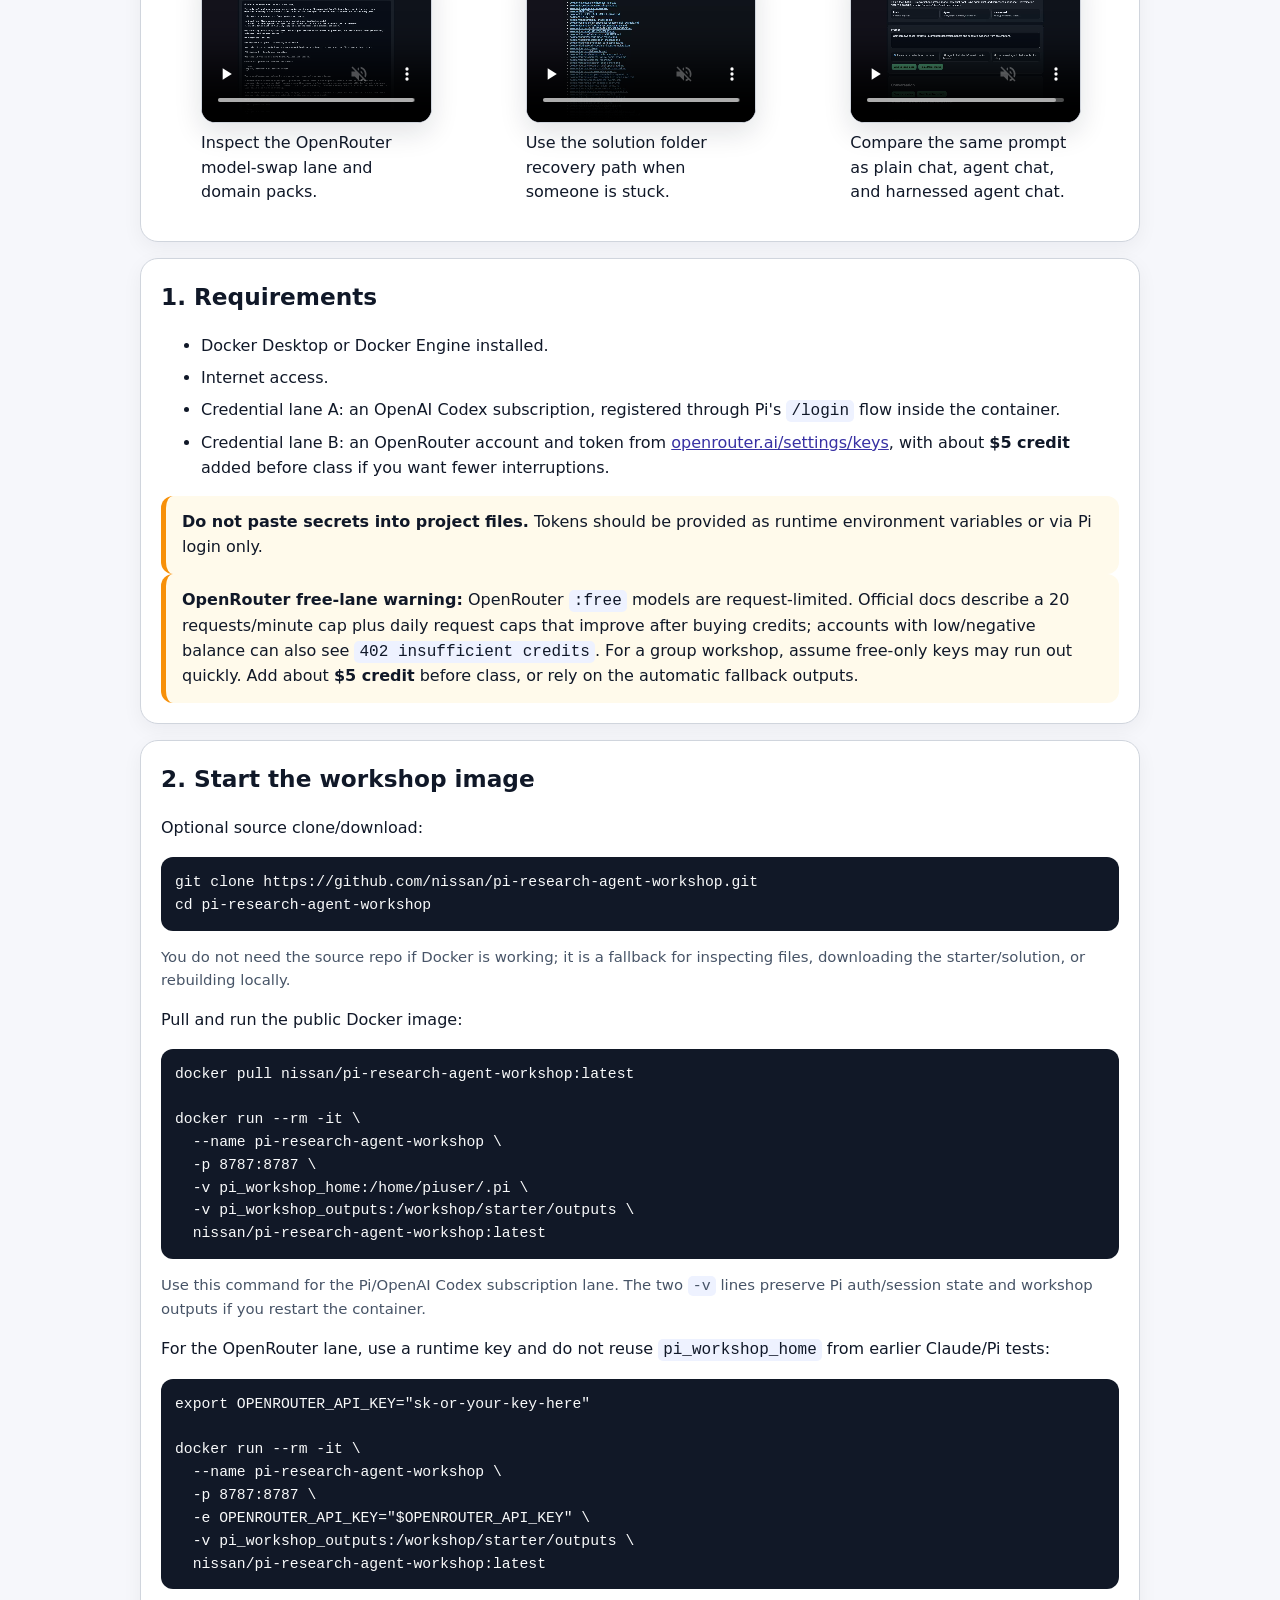
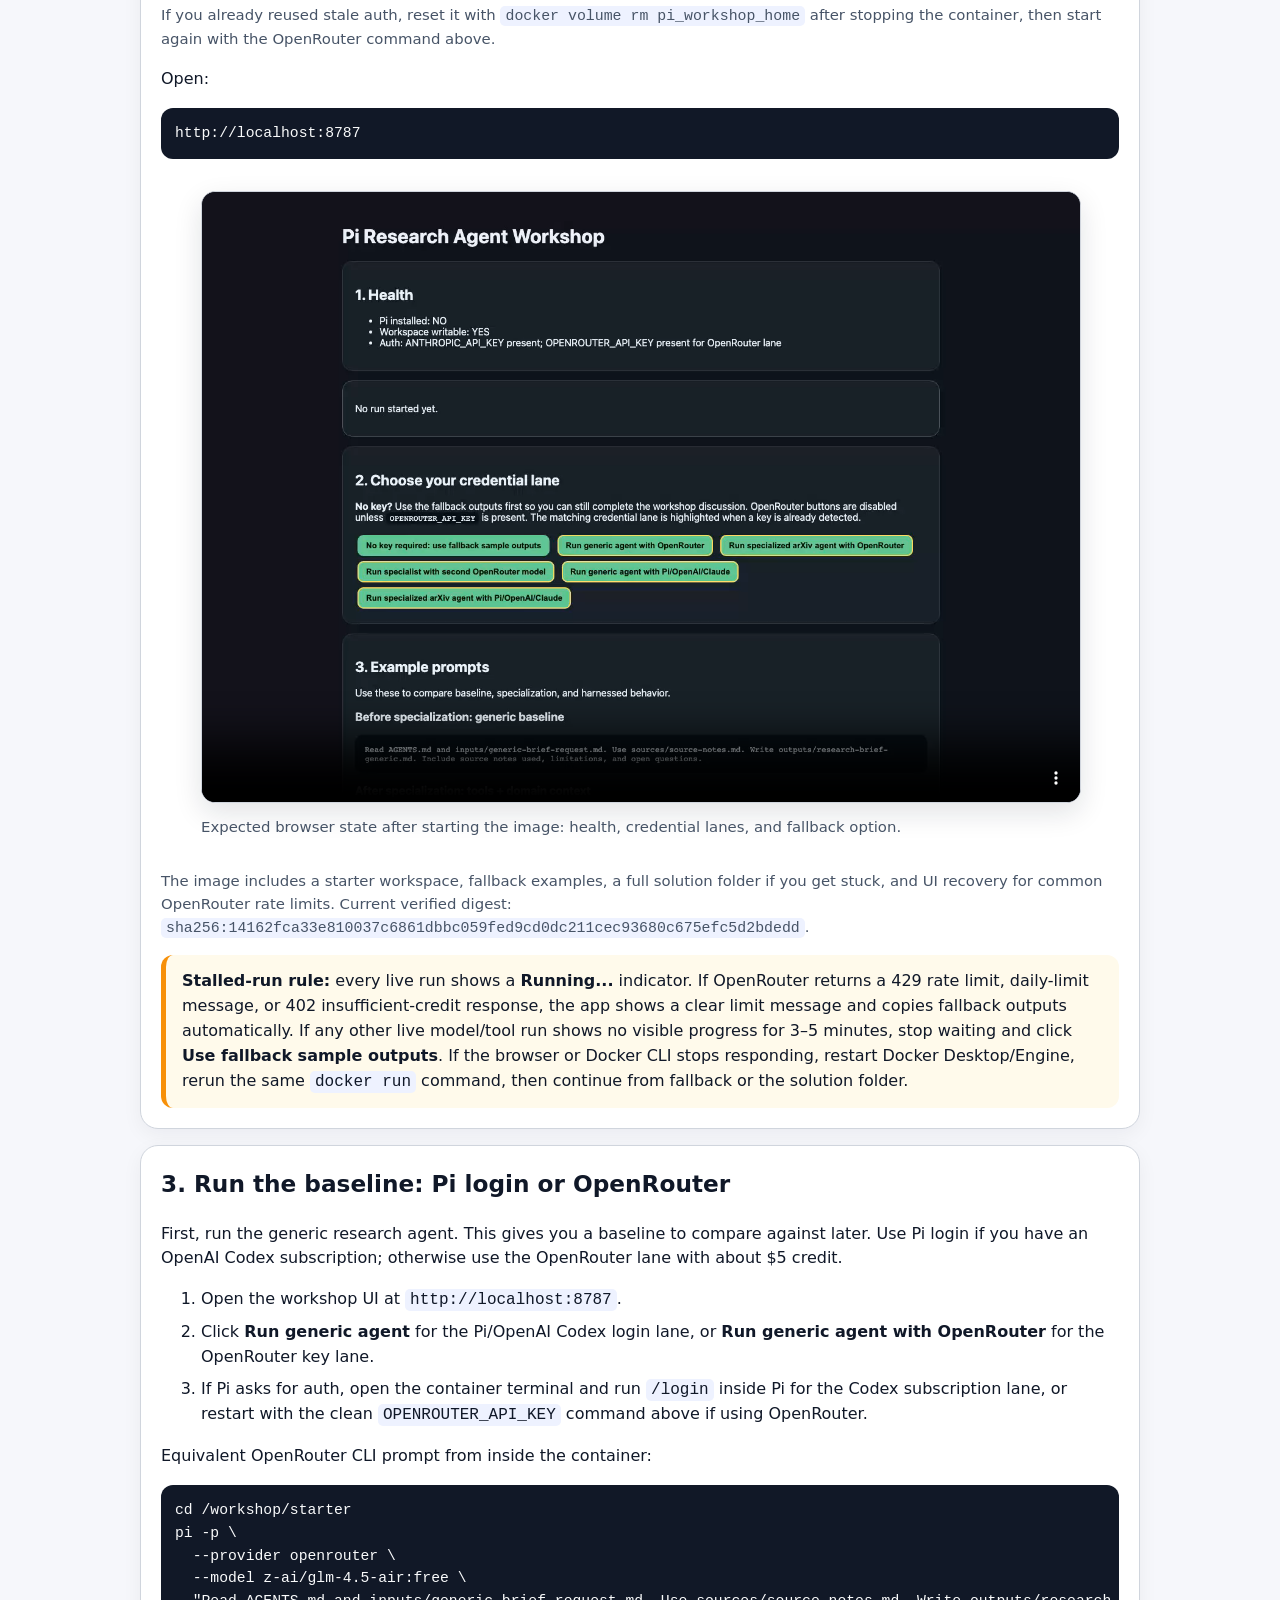
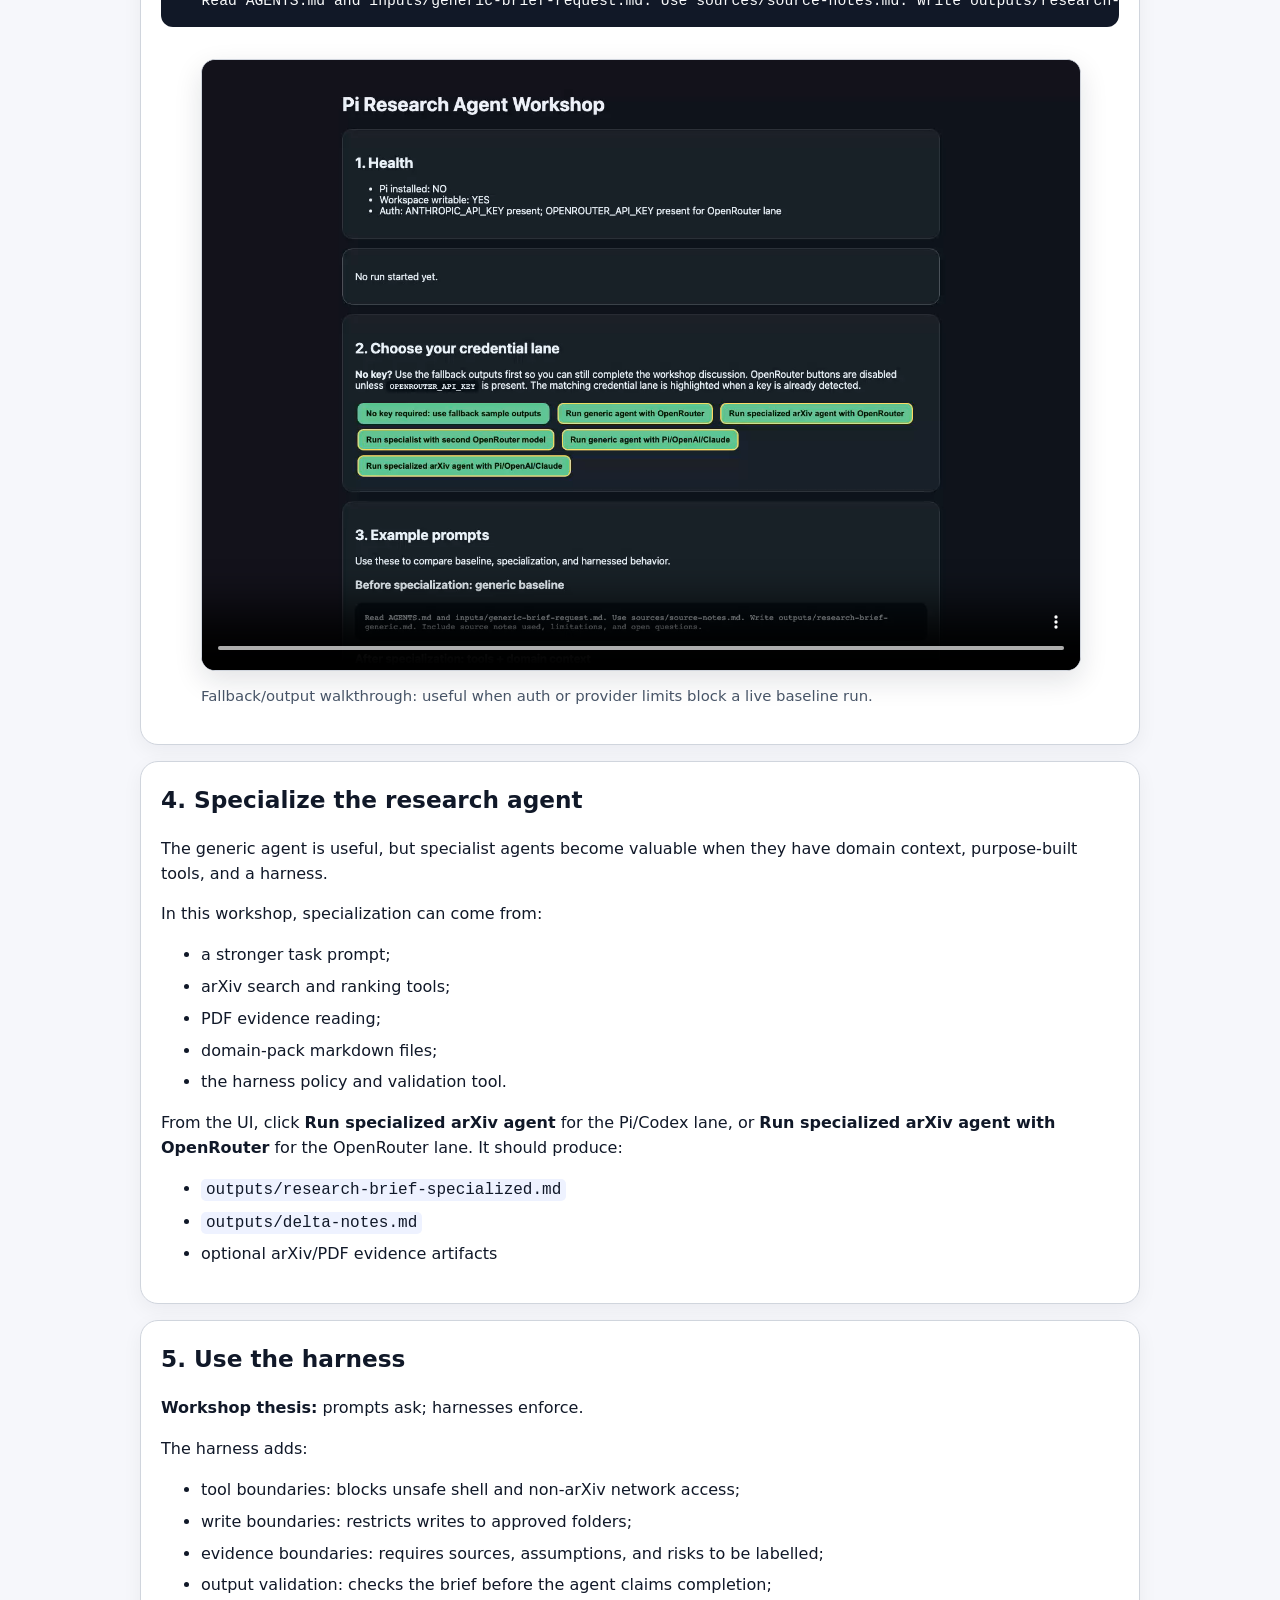
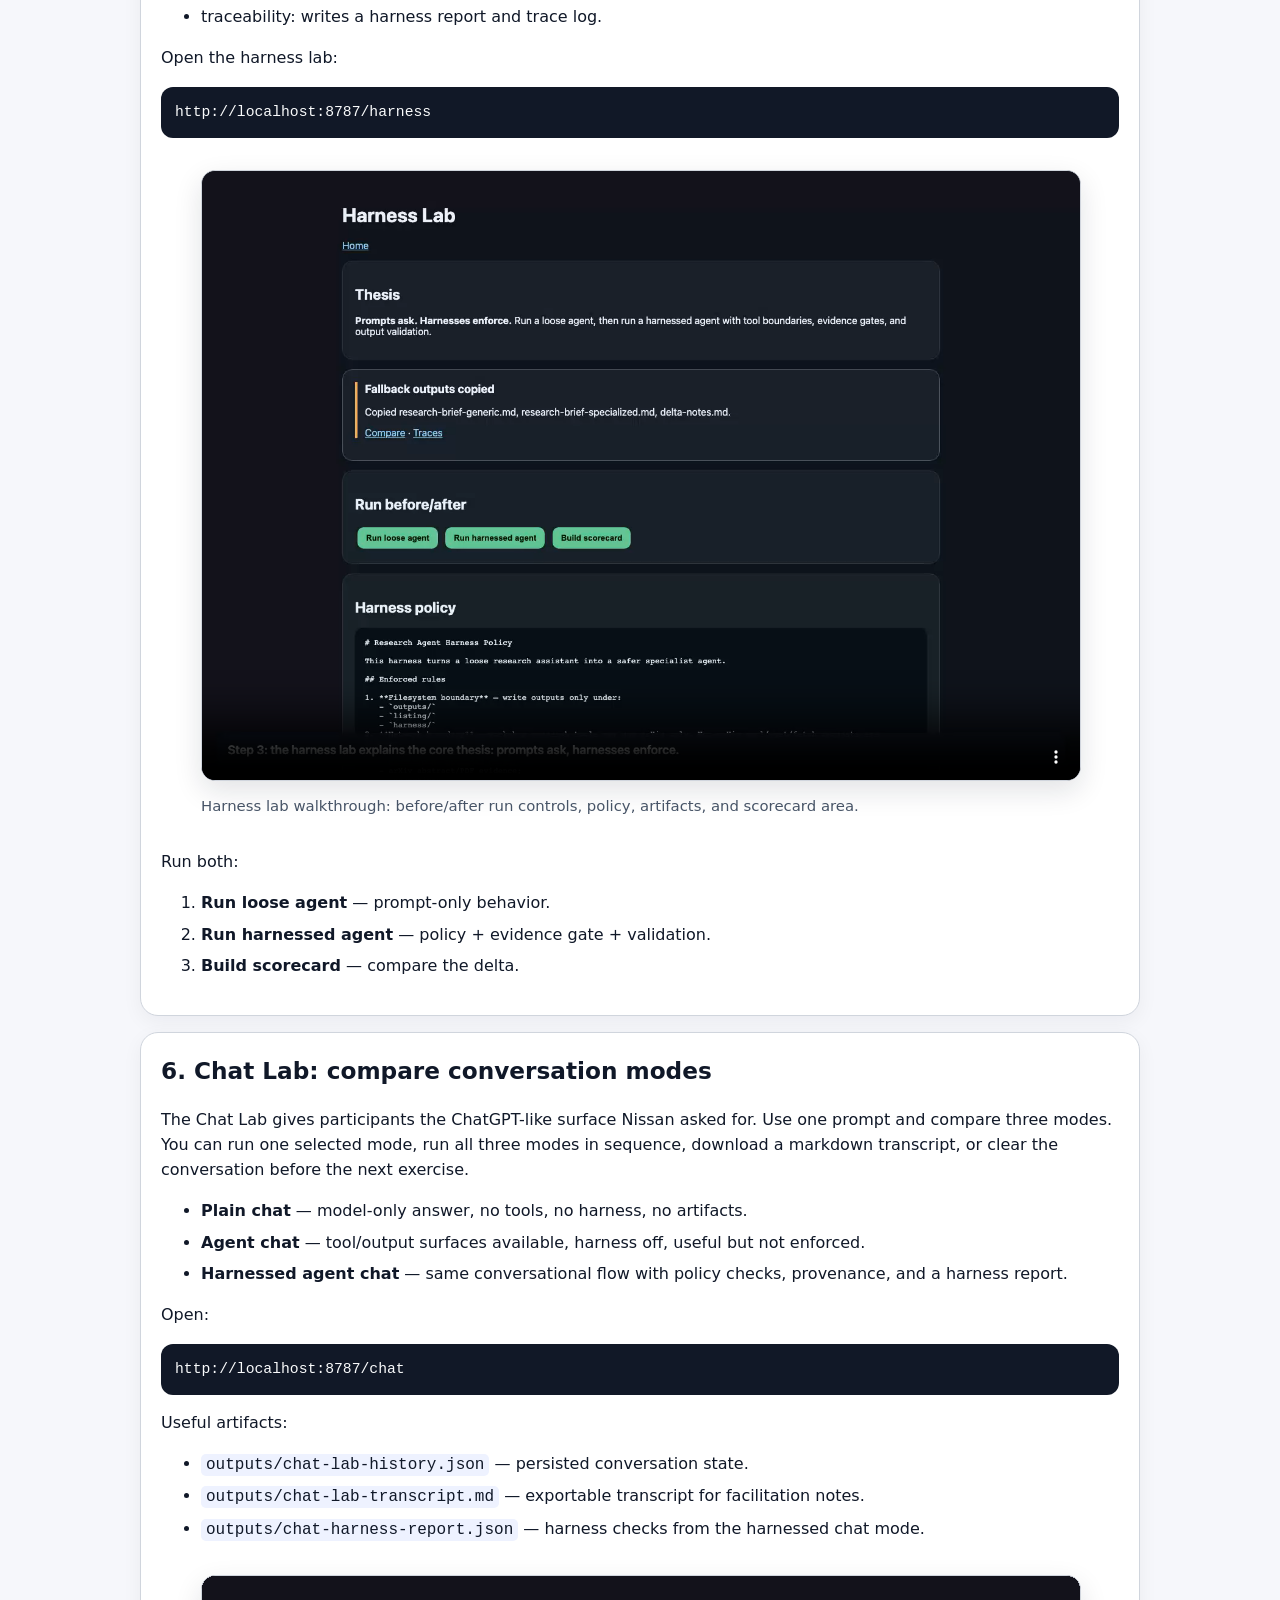
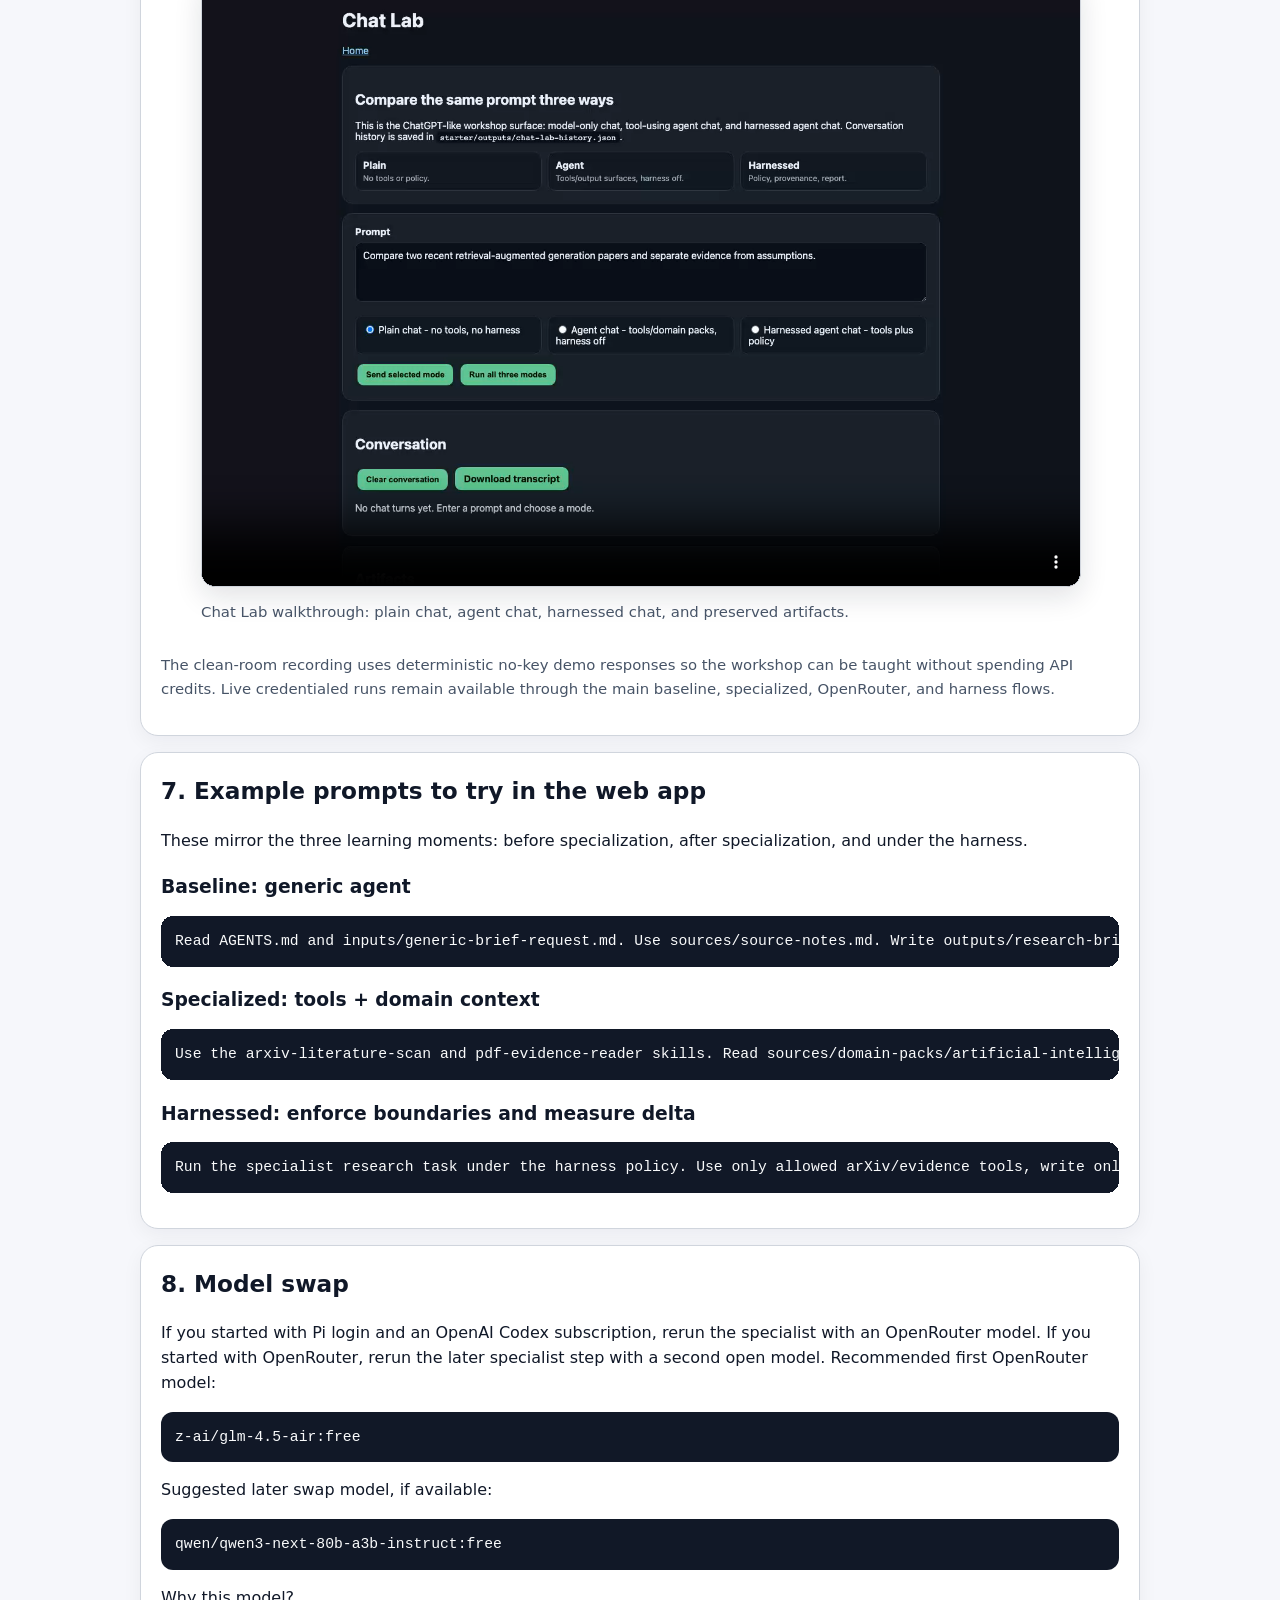
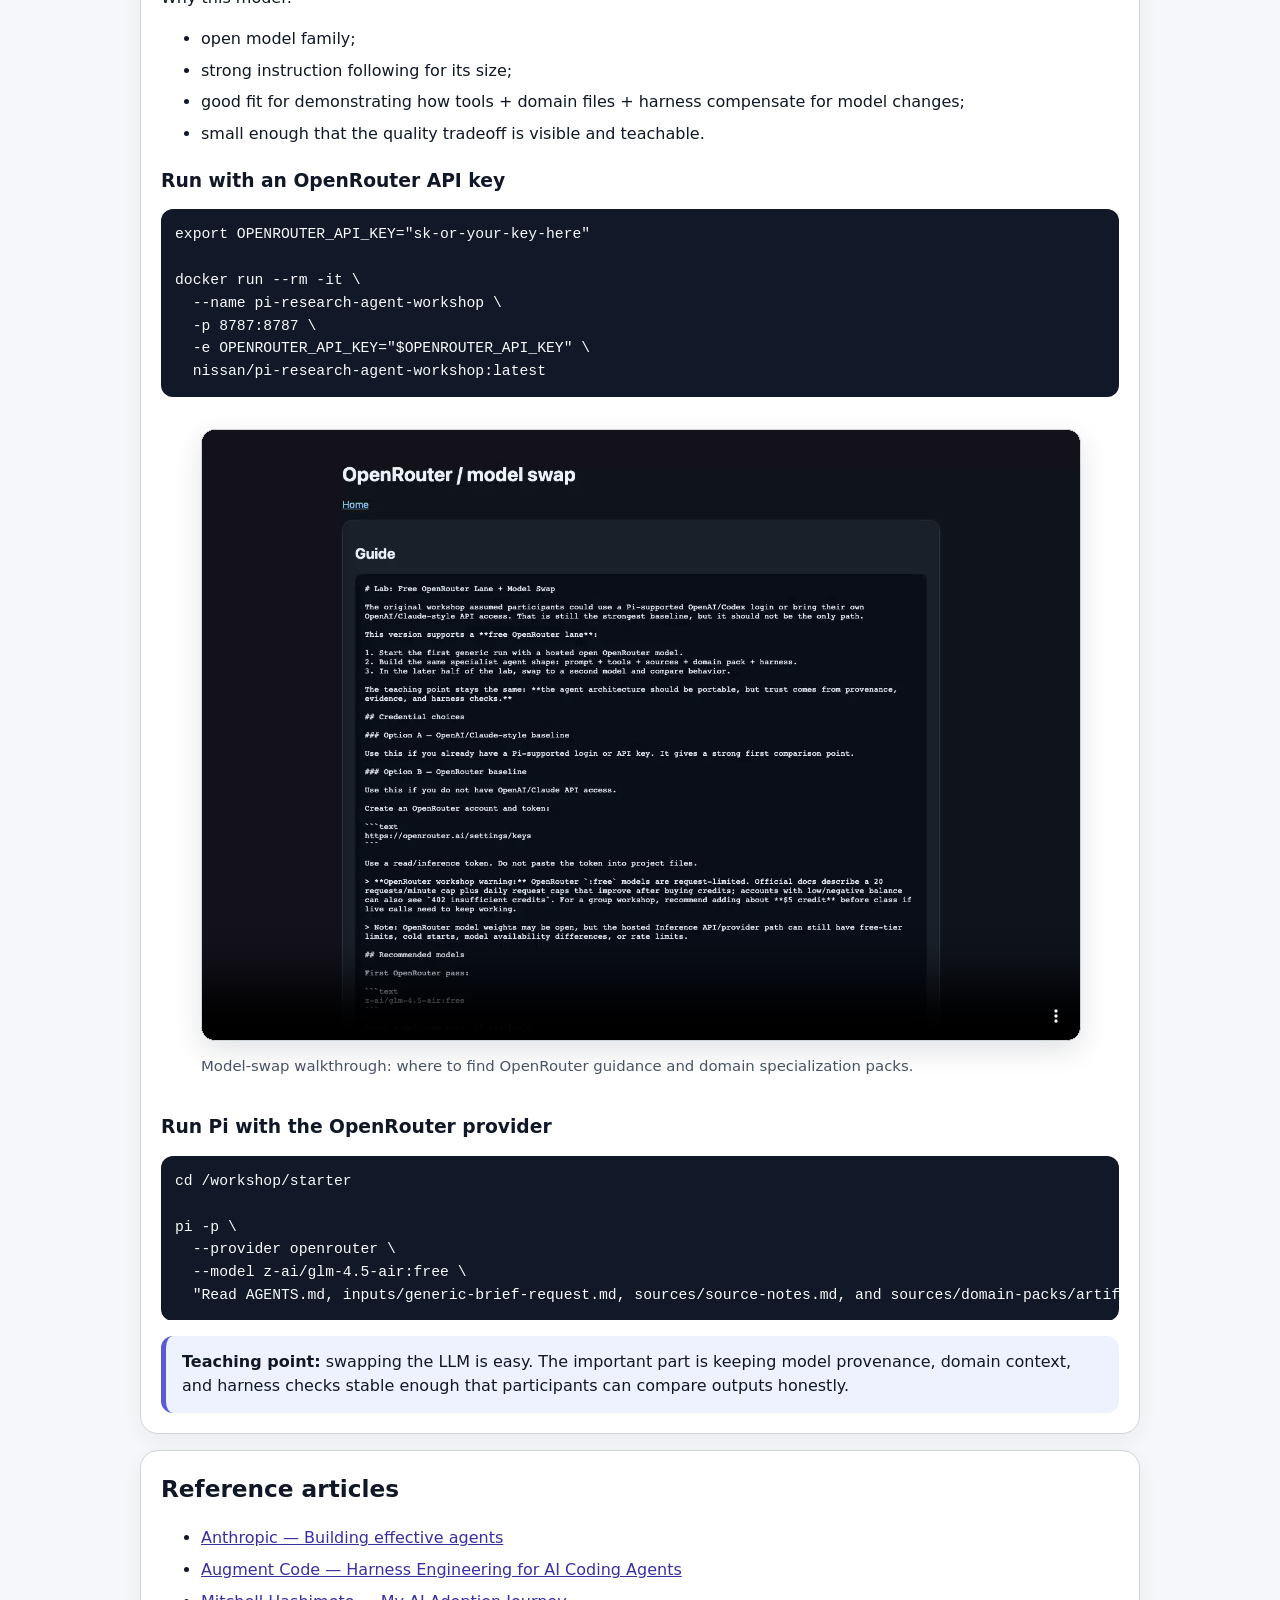
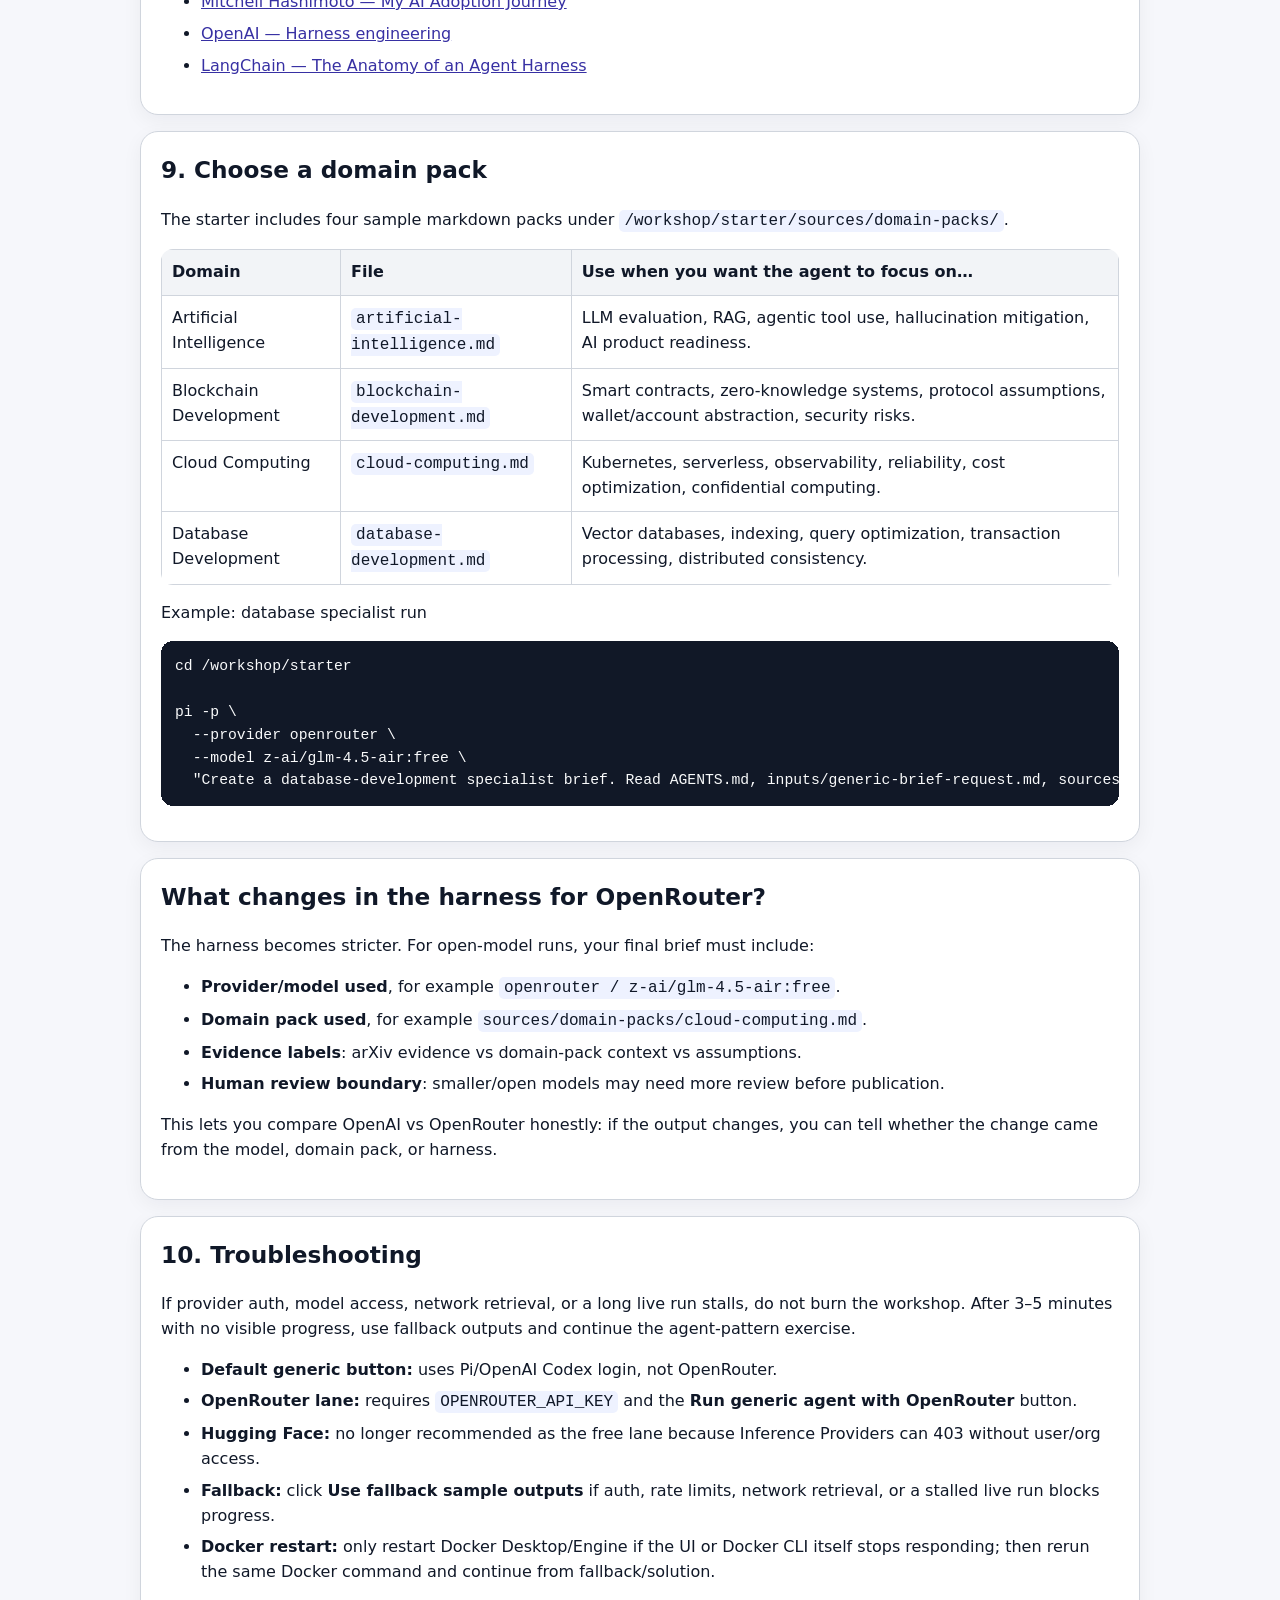
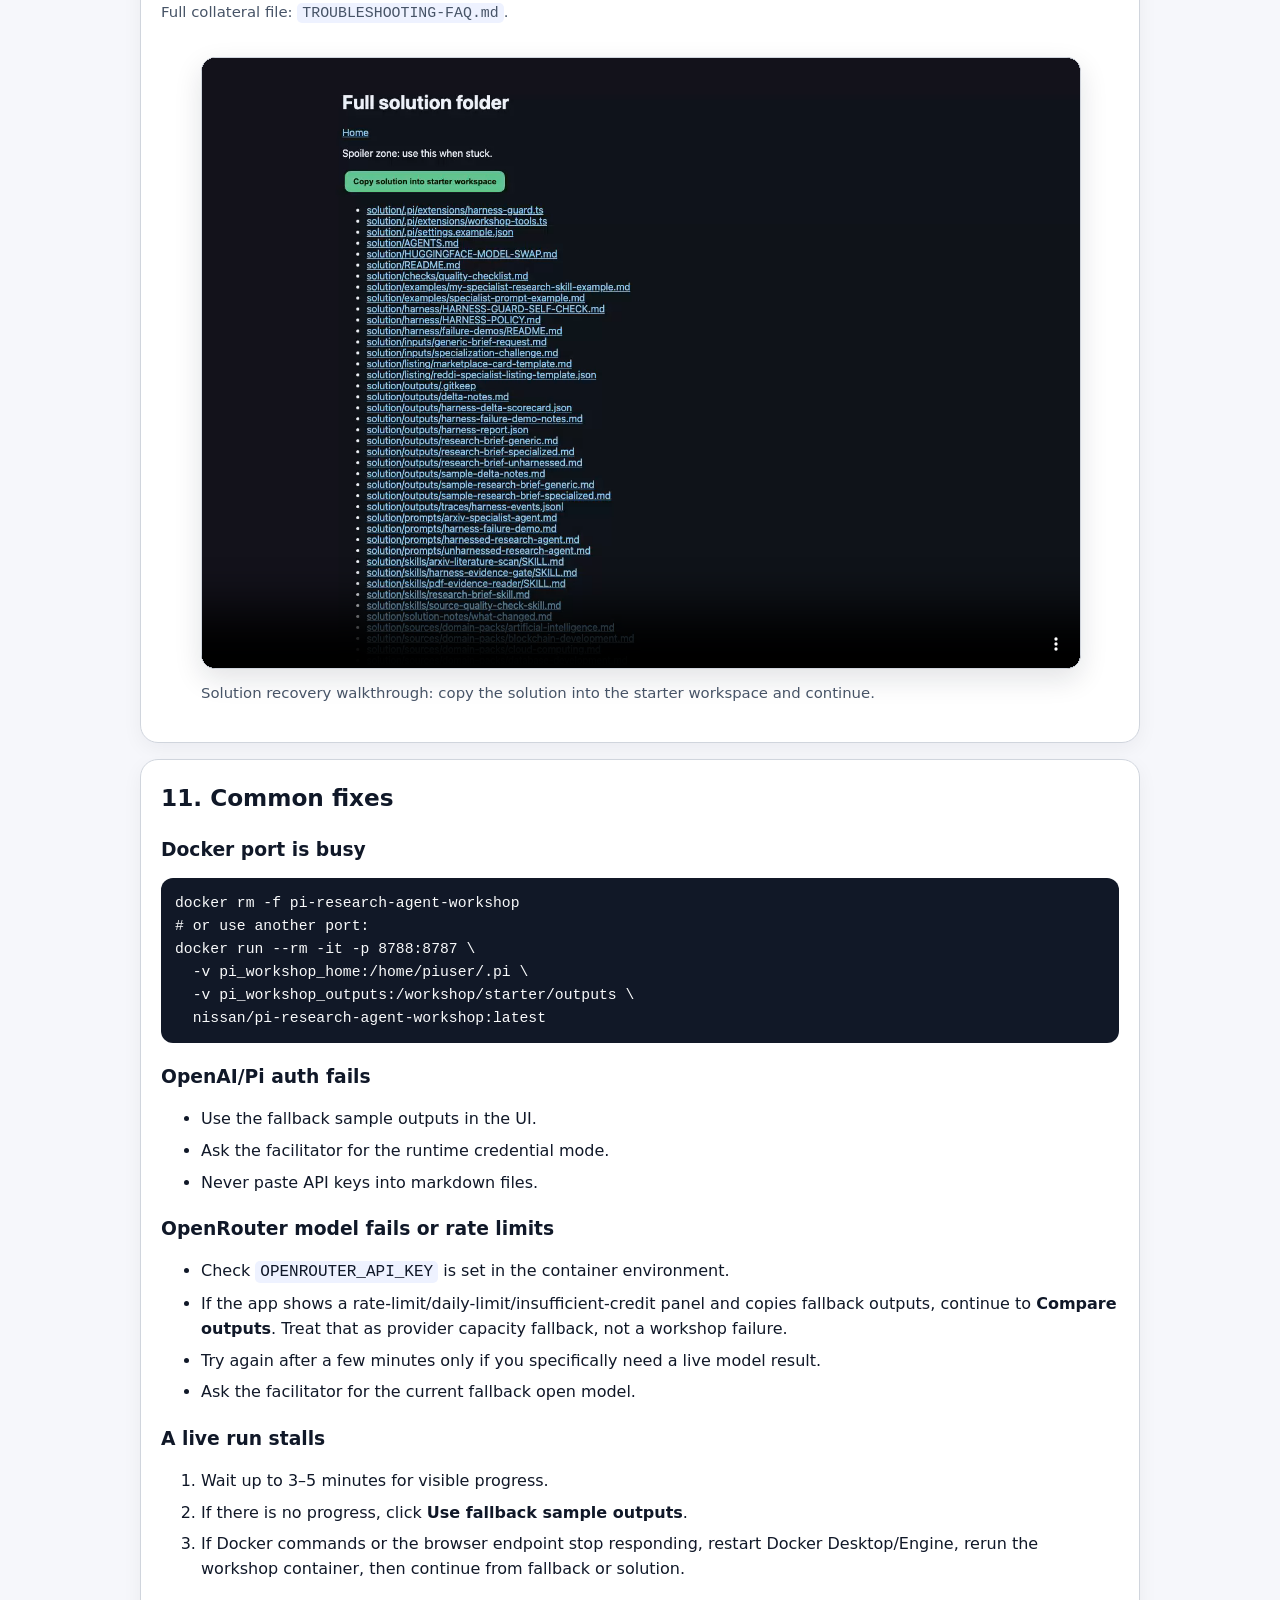
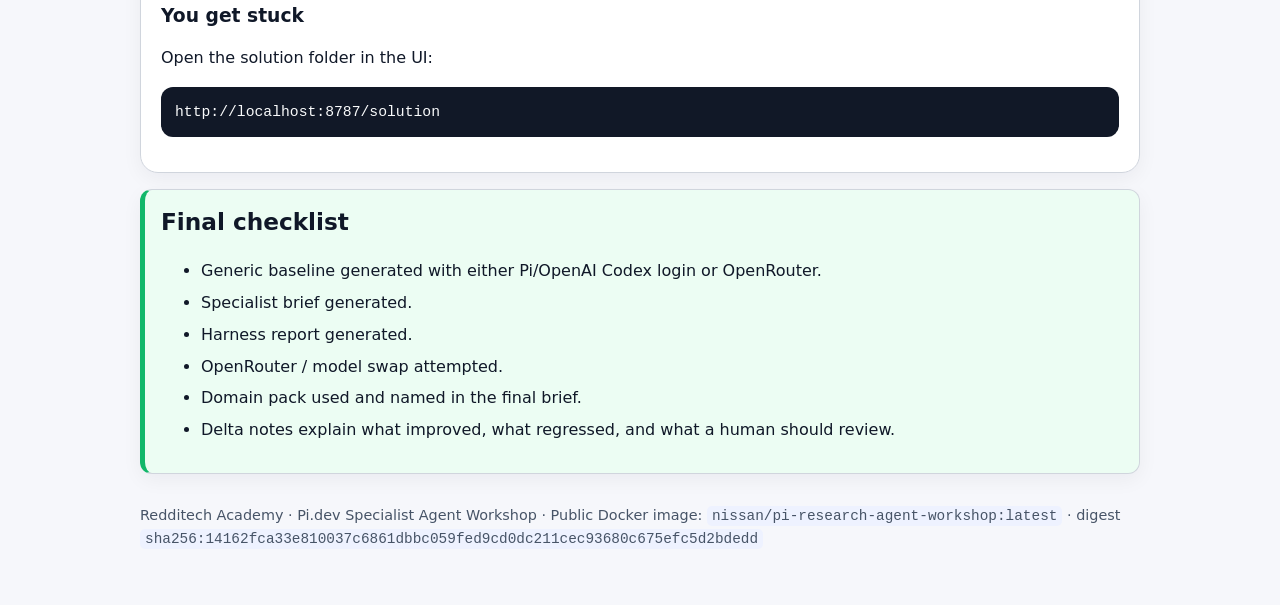
==== commit 72a2d7f4: "Polish Chat Lab facilitation controls" ====
--- a/participant-share/index.html
+++ b/participant-share/index.html
@@ -141,7 +141,7 @@
         <figcaption>Expected browser state after starting the image: health, credential lanes, and fallback option.</figcaption>
       </figure>
     </div>
-    <p class="small">The image includes a starter workspace, fallback examples, a full solution folder if you get stuck, and UI recovery for common OpenRouter rate limits. Current verified digest: <code>sha256:375f1976d61e11aaad75672e29bbd9fabe088ac0e1b2ca4100fb01aee18792cc</code>.</p>
+    <p class="small">The image includes a starter workspace, fallback examples, a full solution folder if you get stuck, and UI recovery for common OpenRouter rate limits. Current verified digest: <code>sha256:14162fca33e810037c6861dbbc059fed9cd0dc211cec93680c675efc5d2bdedd</code>.</p>
     <div class="callout warn"><strong>Stalled-run rule:</strong> every live run shows a <strong>Running...</strong> indicator. If OpenRouter returns a 429 rate limit, daily-limit message, or 402 insufficient-credit response, the app shows a clear limit message and copies fallback outputs automatically. If any other live model/tool run shows no visible progress for 3–5 minutes, stop waiting and click <strong>Use fallback sample outputs</strong>. If the browser or Docker CLI stops responding, restart Docker Desktop/Engine, rerun the same <code>docker run</code> command, then continue from fallback or the solution folder.</div>
   </section>
 
@@ -215,7 +215,7 @@
 
   <section id="chat-lab" class="card">
     <h2>6. Chat Lab: compare conversation modes</h2>
-    <p>The Chat Lab gives participants the ChatGPT-like surface Nissan asked for. Use one prompt and compare three modes:</p>
+    <p>The Chat Lab gives participants the ChatGPT-like surface Nissan asked for. Use one prompt and compare three modes. You can run one selected mode, run all three modes in sequence, download a markdown transcript, or clear the conversation before the next exercise.</p>
     <ul>
       <li><strong>Plain chat</strong> — model-only answer, no tools, no harness, no artifacts.</li>
       <li><strong>Agent chat</strong> — tool/output surfaces available, harness off, useful but not enforced.</li>
@@ -223,6 +223,12 @@
     </ul>
     <p>Open:</p>
     <pre><code>http://localhost:8787/chat</code></pre>
+    <p>Useful artifacts:</p>
+    <ul>
+      <li><code>outputs/chat-lab-history.json</code> — persisted conversation state.</li>
+      <li><code>outputs/chat-lab-transcript.md</code> — exportable transcript for facilitation notes.</li>
+      <li><code>outputs/chat-harness-report.json</code> — harness checks from the harnessed chat mode.</li>
+    </ul>
     <div class="walkthrough">
       <figure>
         <video controls muted preload="metadata" src="media/06-chat-lab.webm"></video>
@@ -384,7 +390,7 @@
     </ul>
   </section>
 
-  <p class="footer">Redditech Academy · Pi.dev Specialist Agent Workshop · Public Docker image: <code>nissan/pi-research-agent-workshop:latest</code> · digest <code>sha256:375f1976d61e11aaad75672e29bbd9fabe088ac0e1b2ca4100fb01aee18792cc</code></p>
+  <p class="footer">Redditech Academy · Pi.dev Specialist Agent Workshop · Public Docker image: <code>nissan/pi-research-agent-workshop:latest</code> · digest <code>sha256:14162fca33e810037c6861dbbc059fed9cd0dc211cec93680c675efc5d2bdedd</code></p>
 </main>
 </body>
 </html>
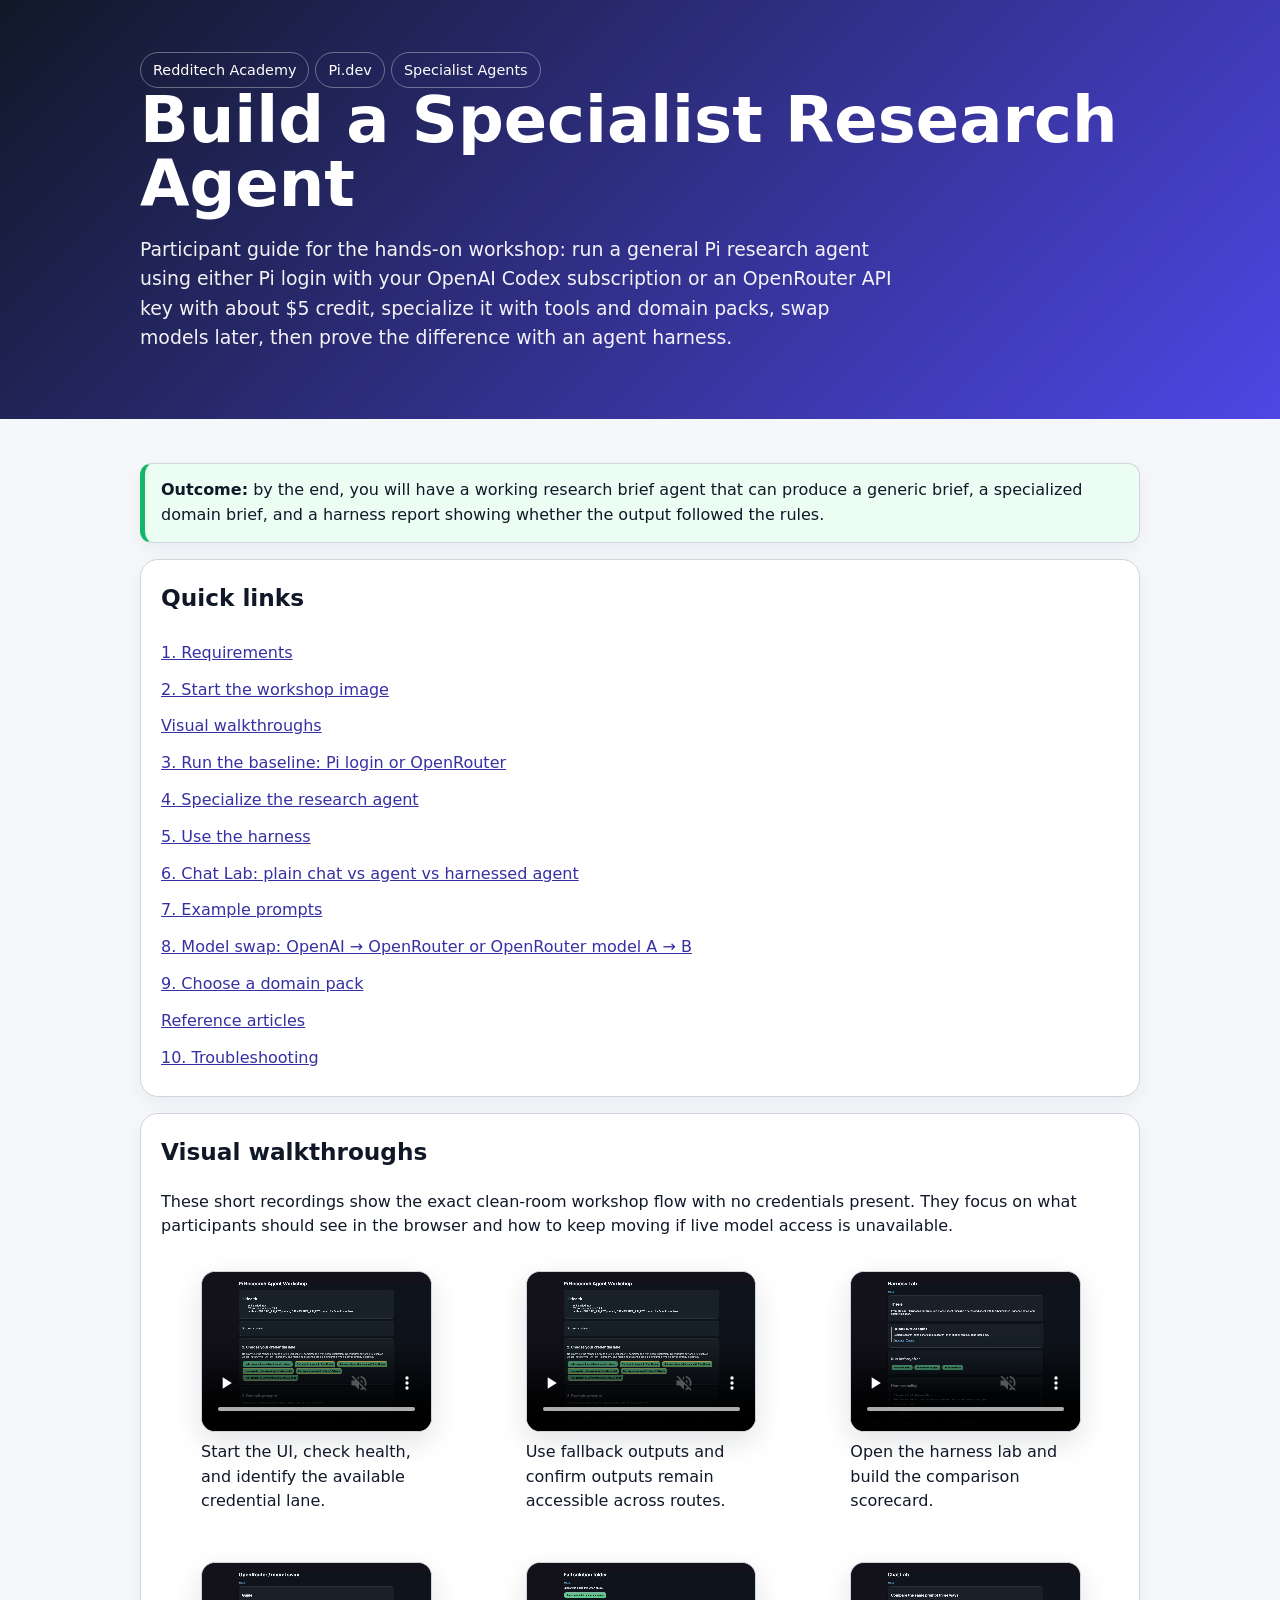
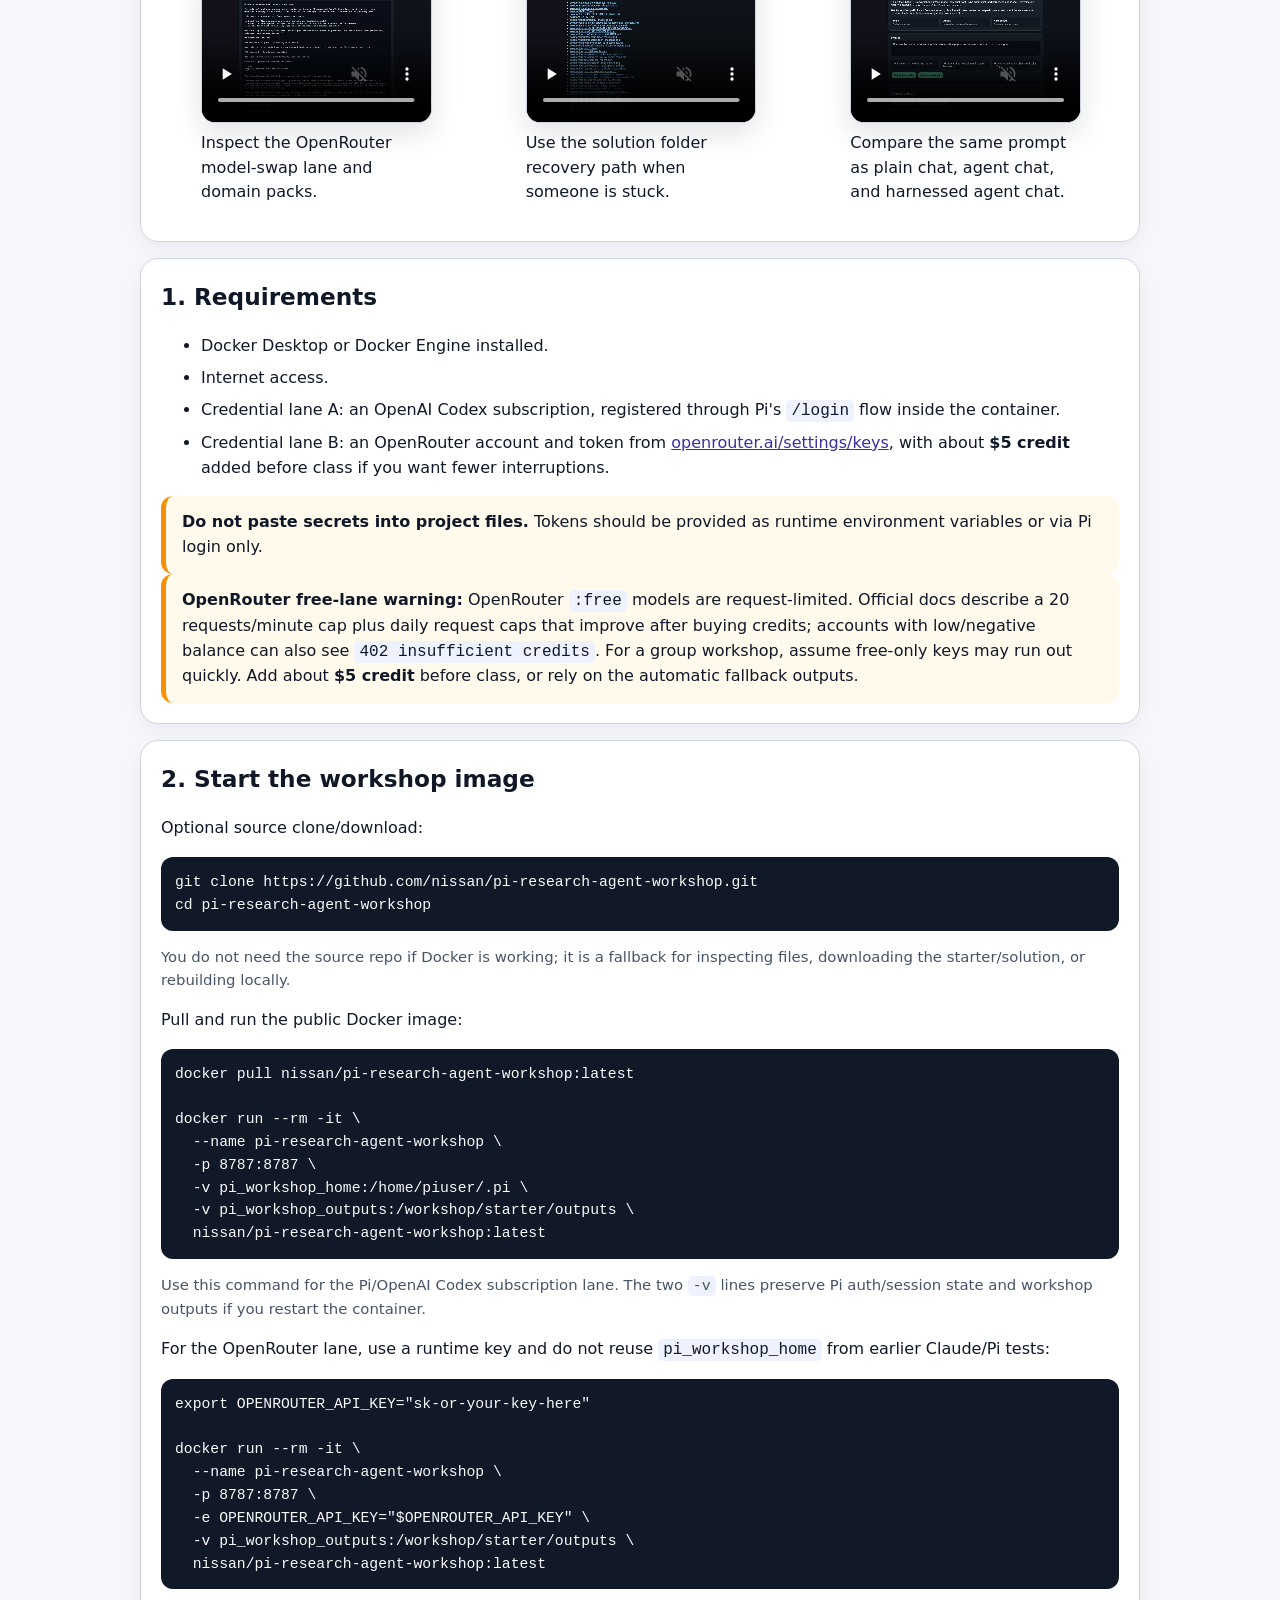
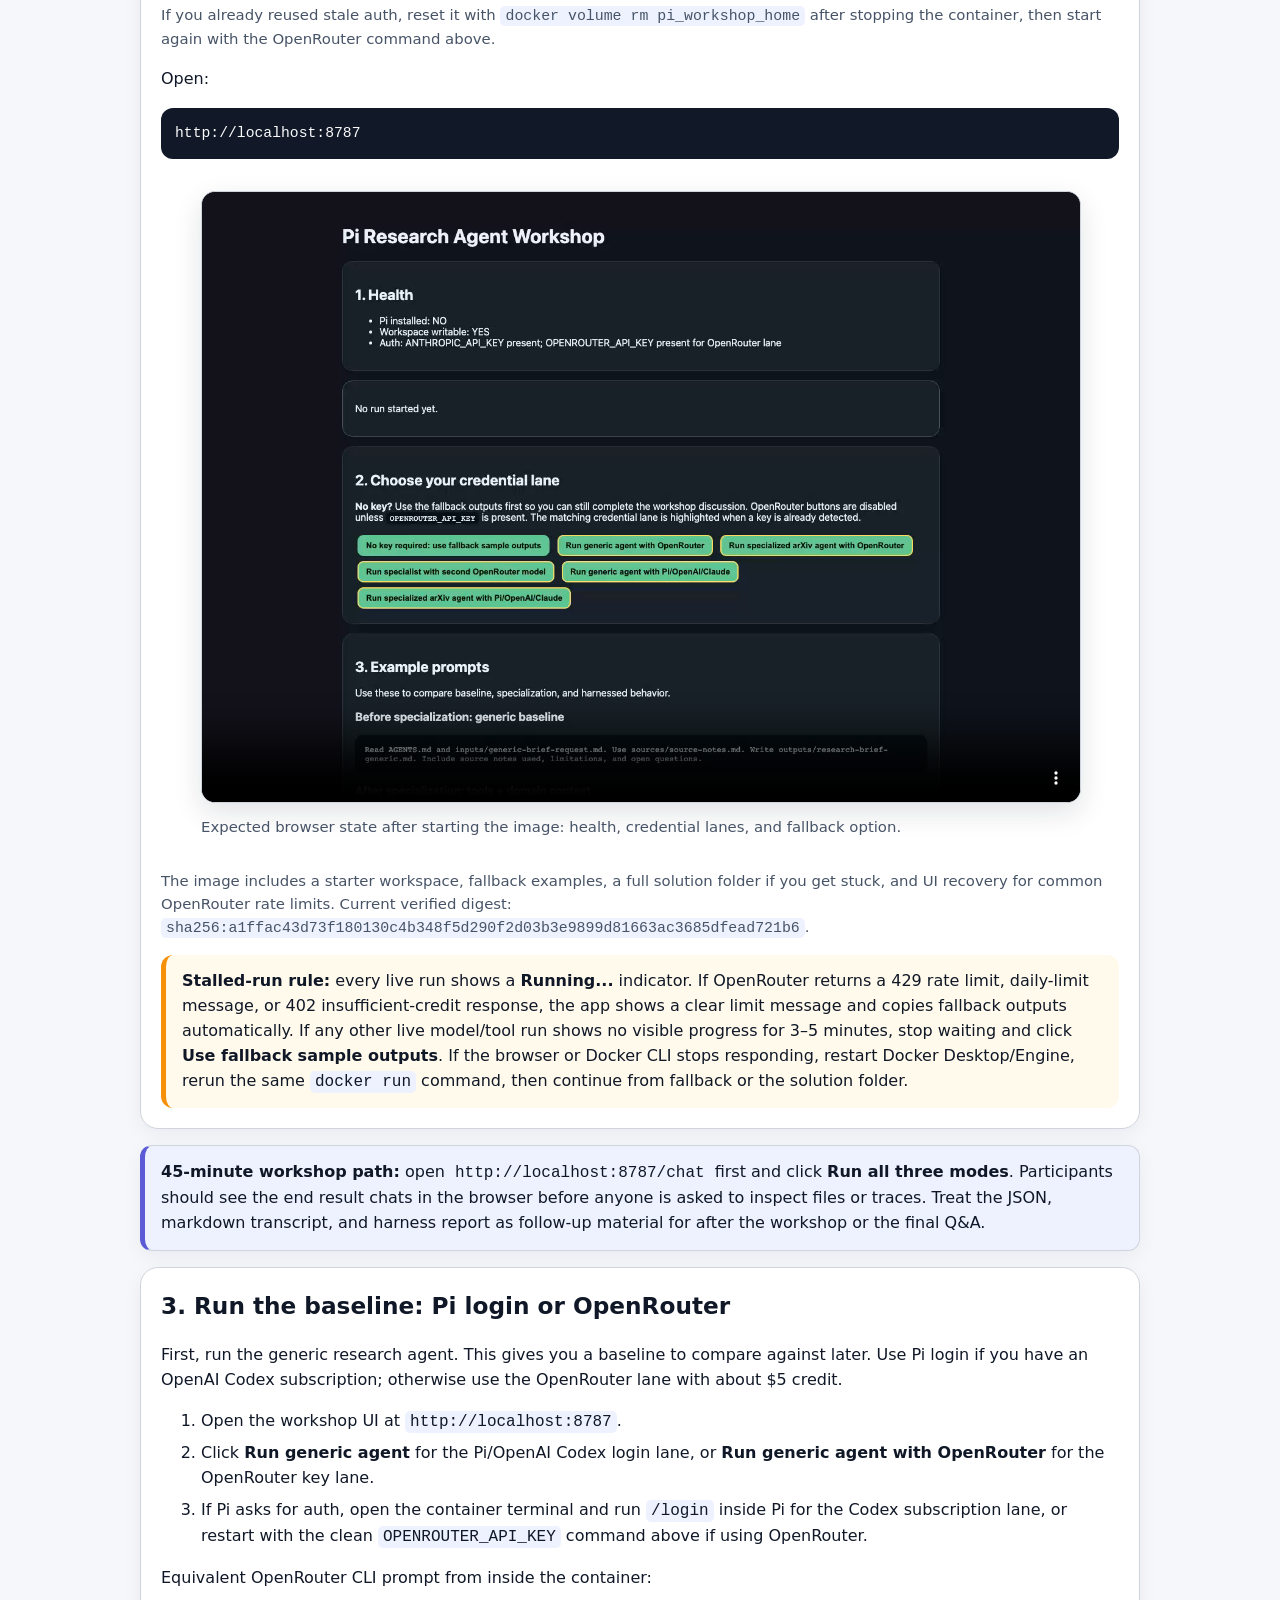
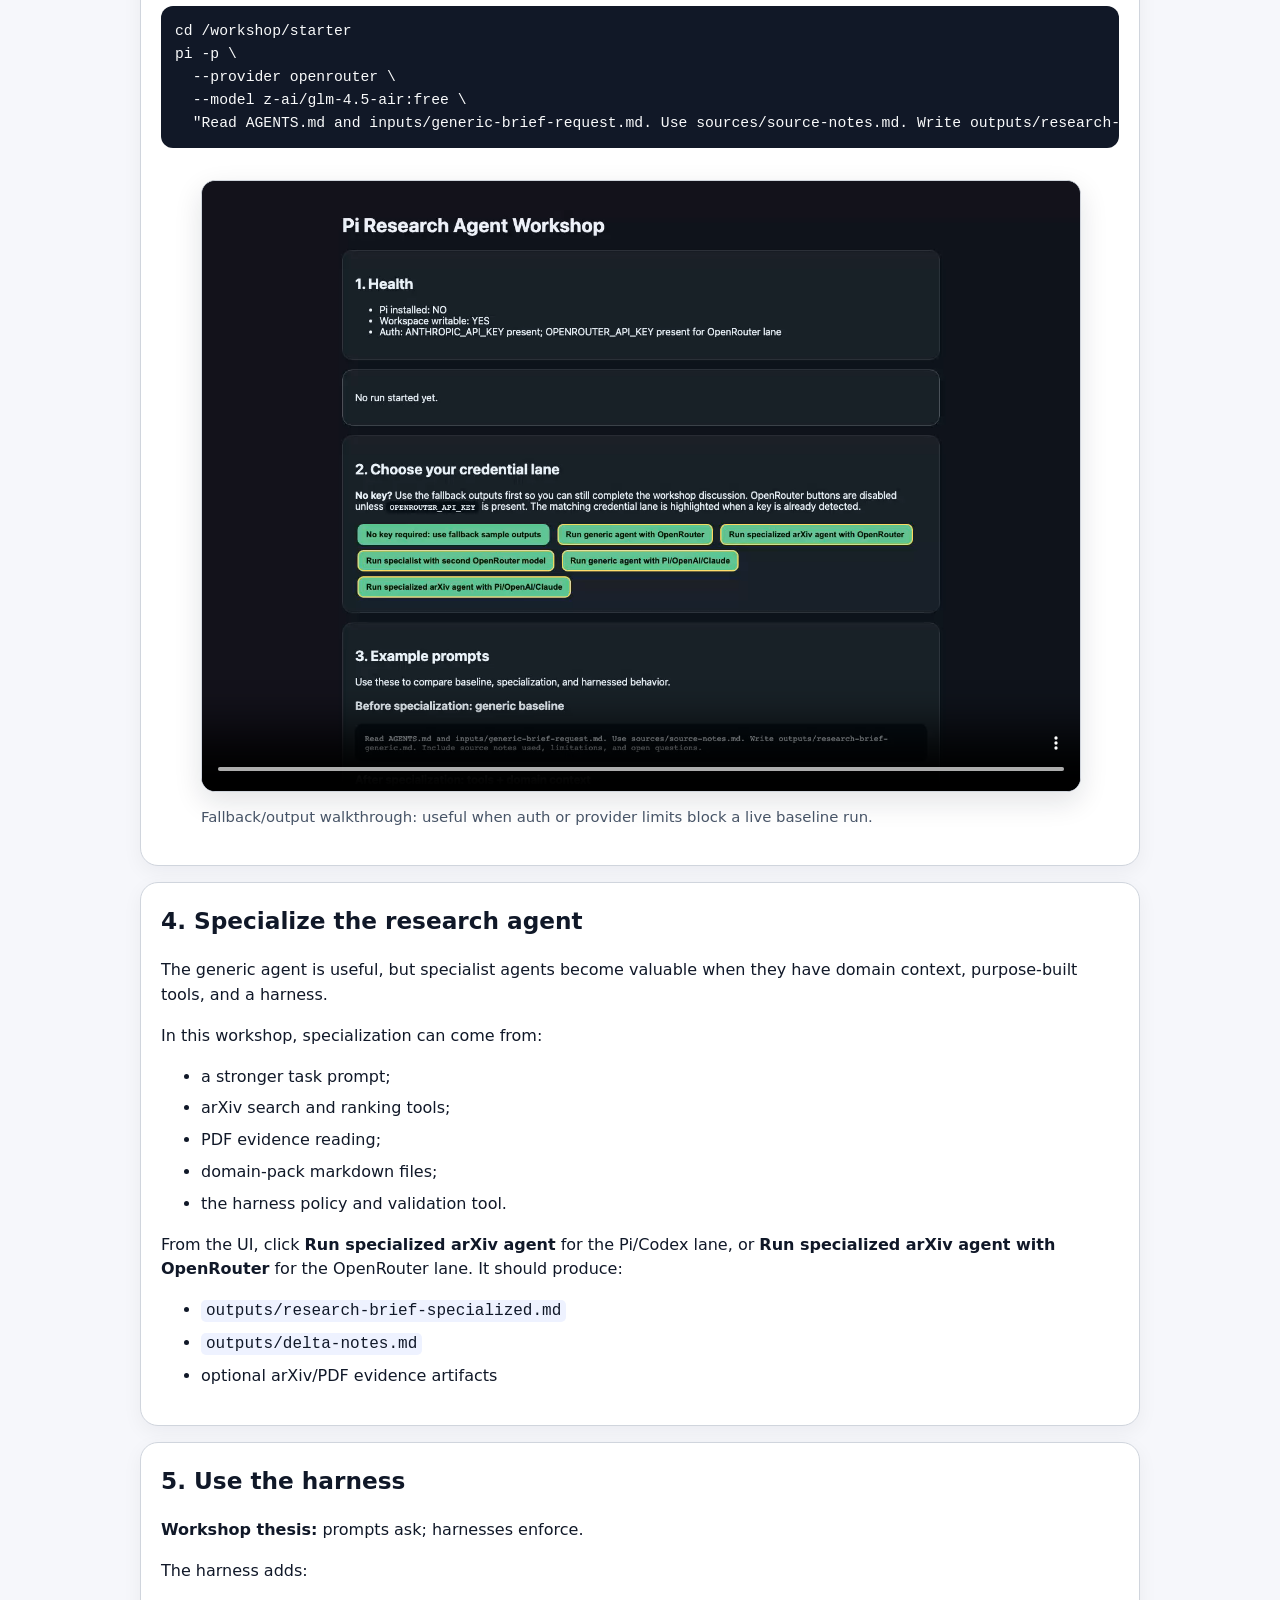
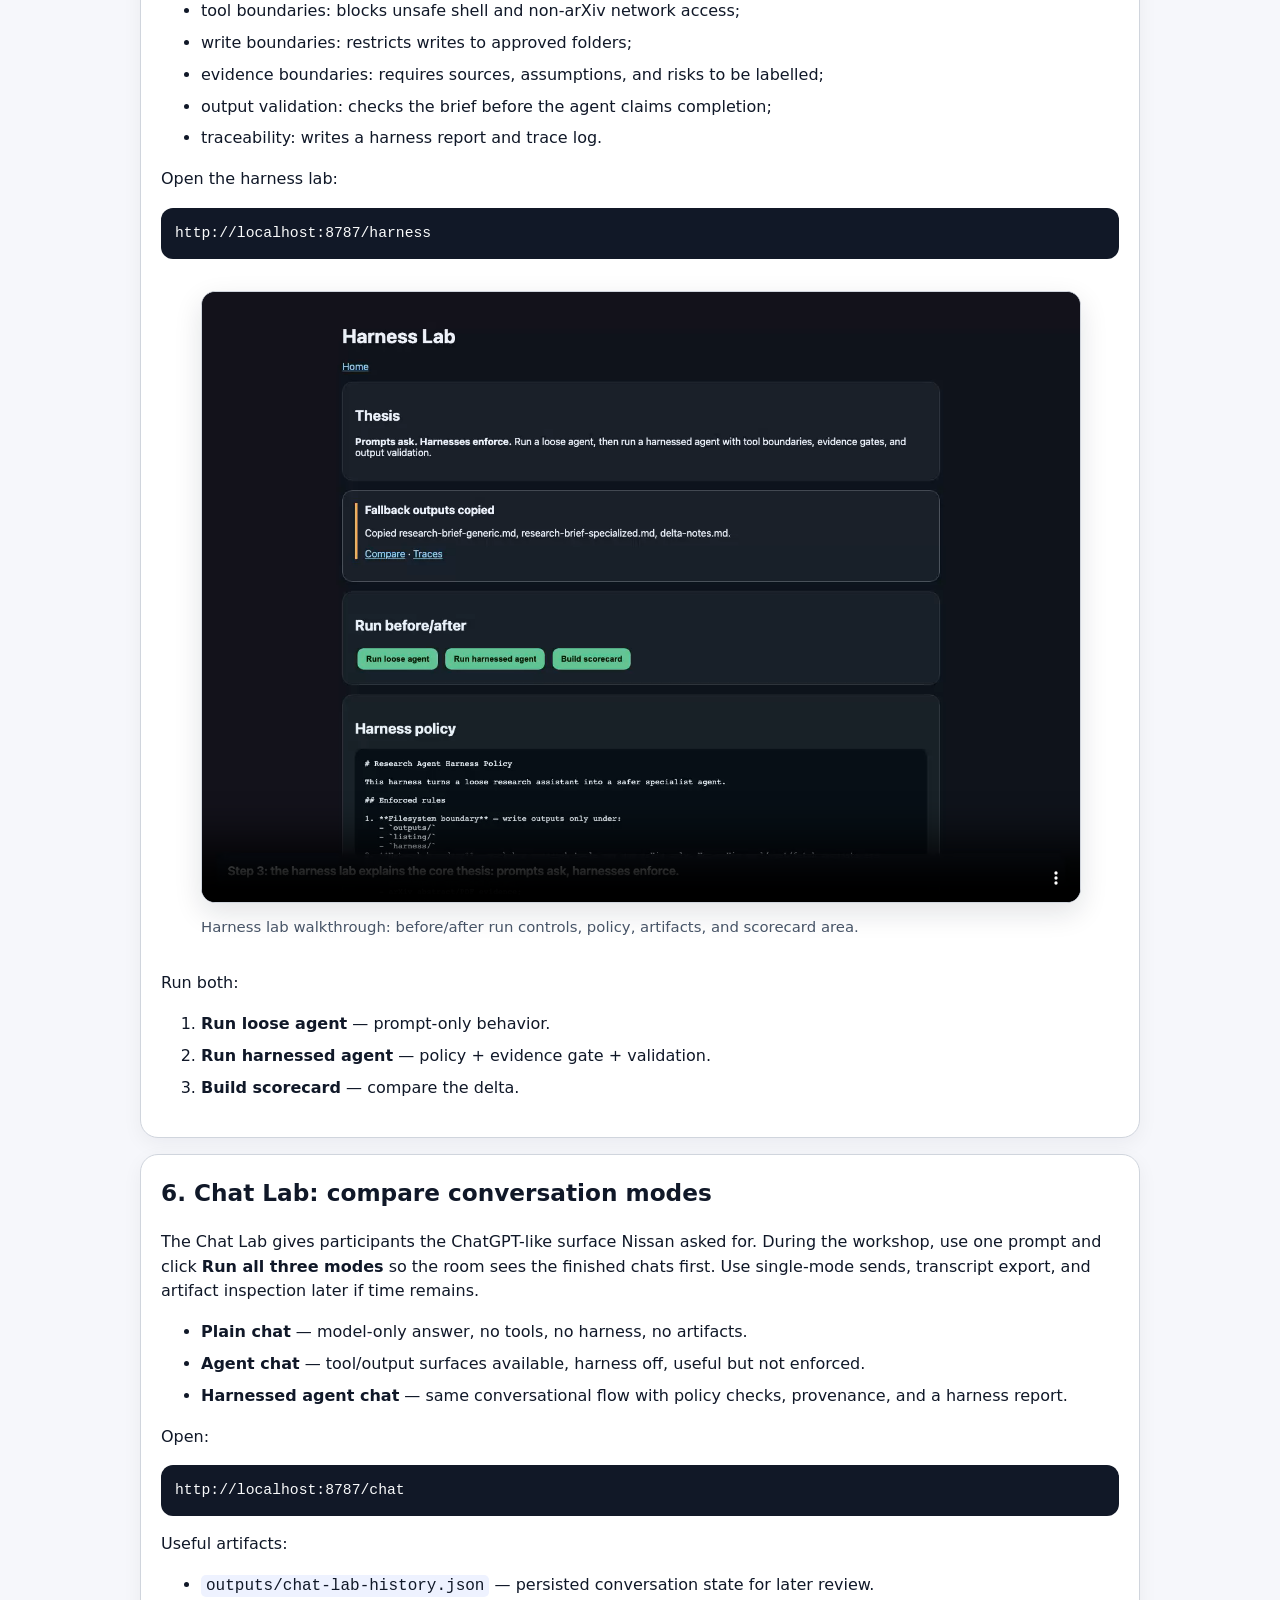
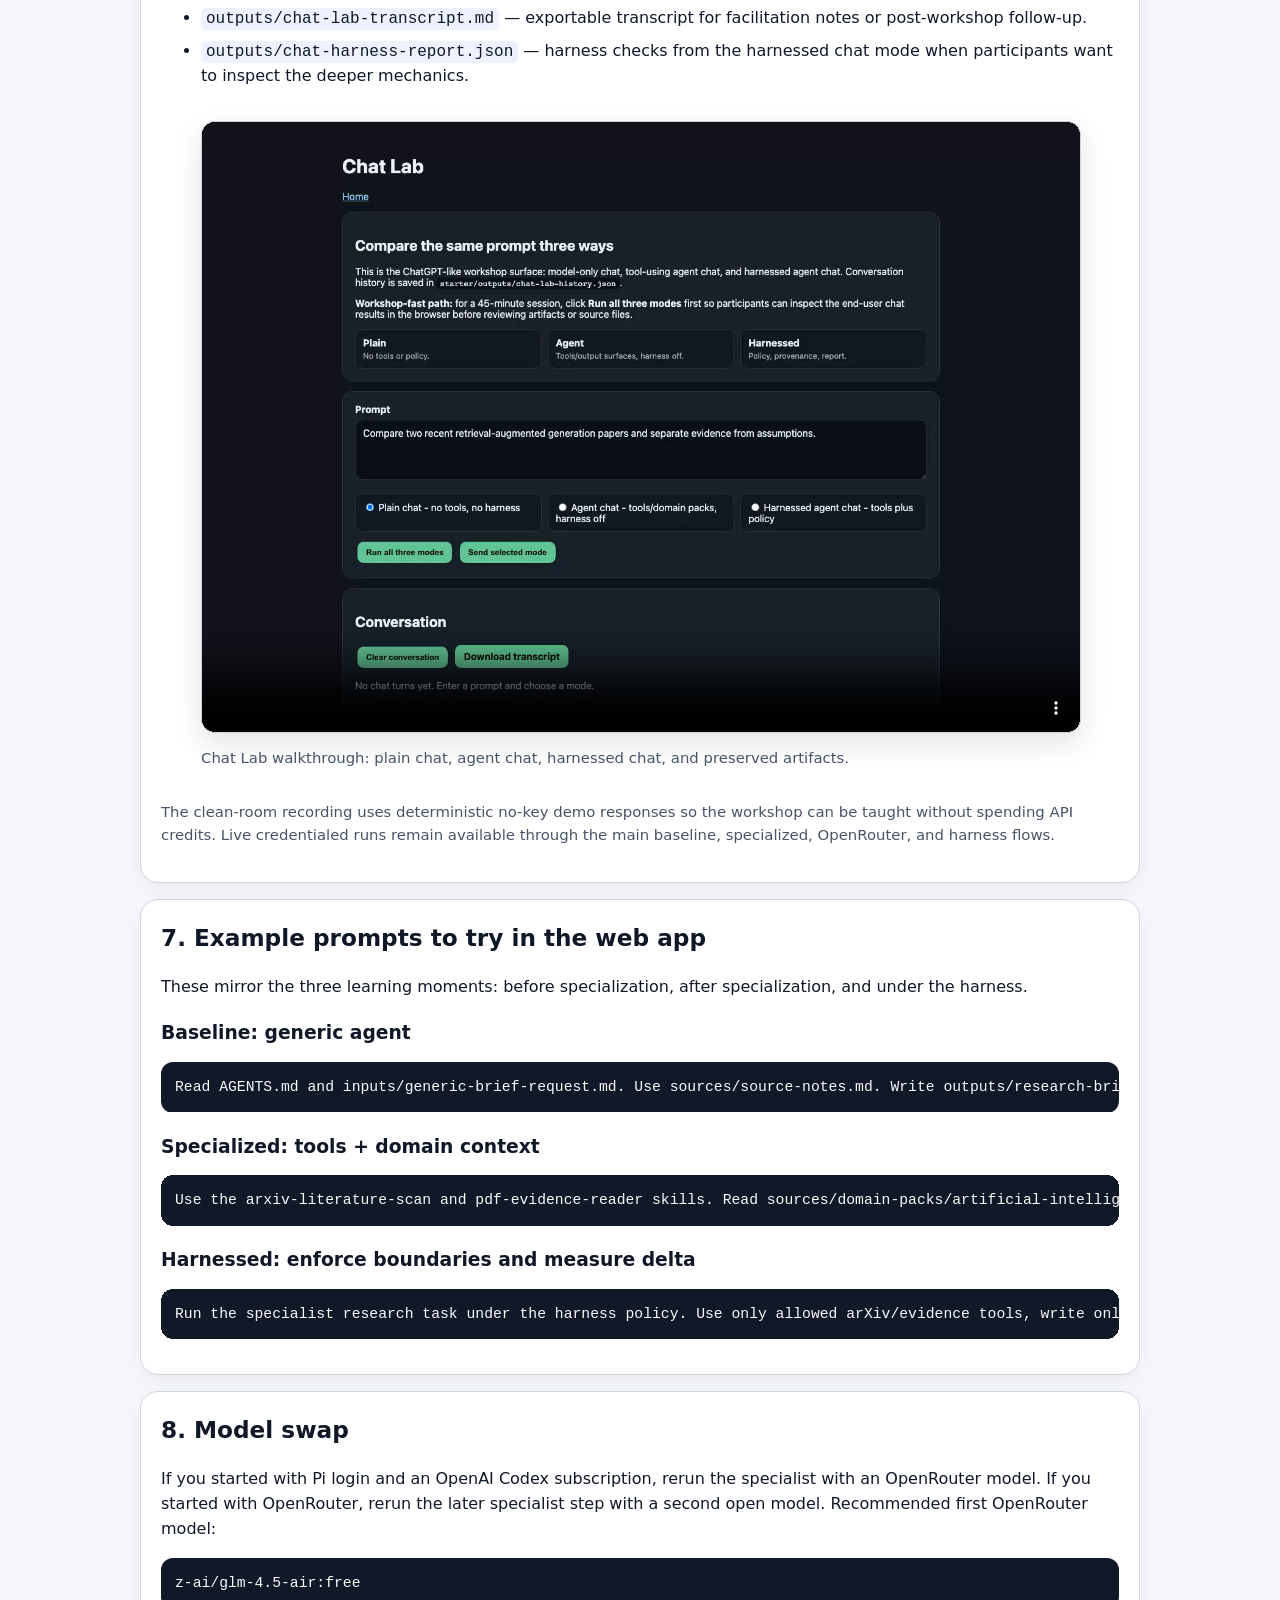
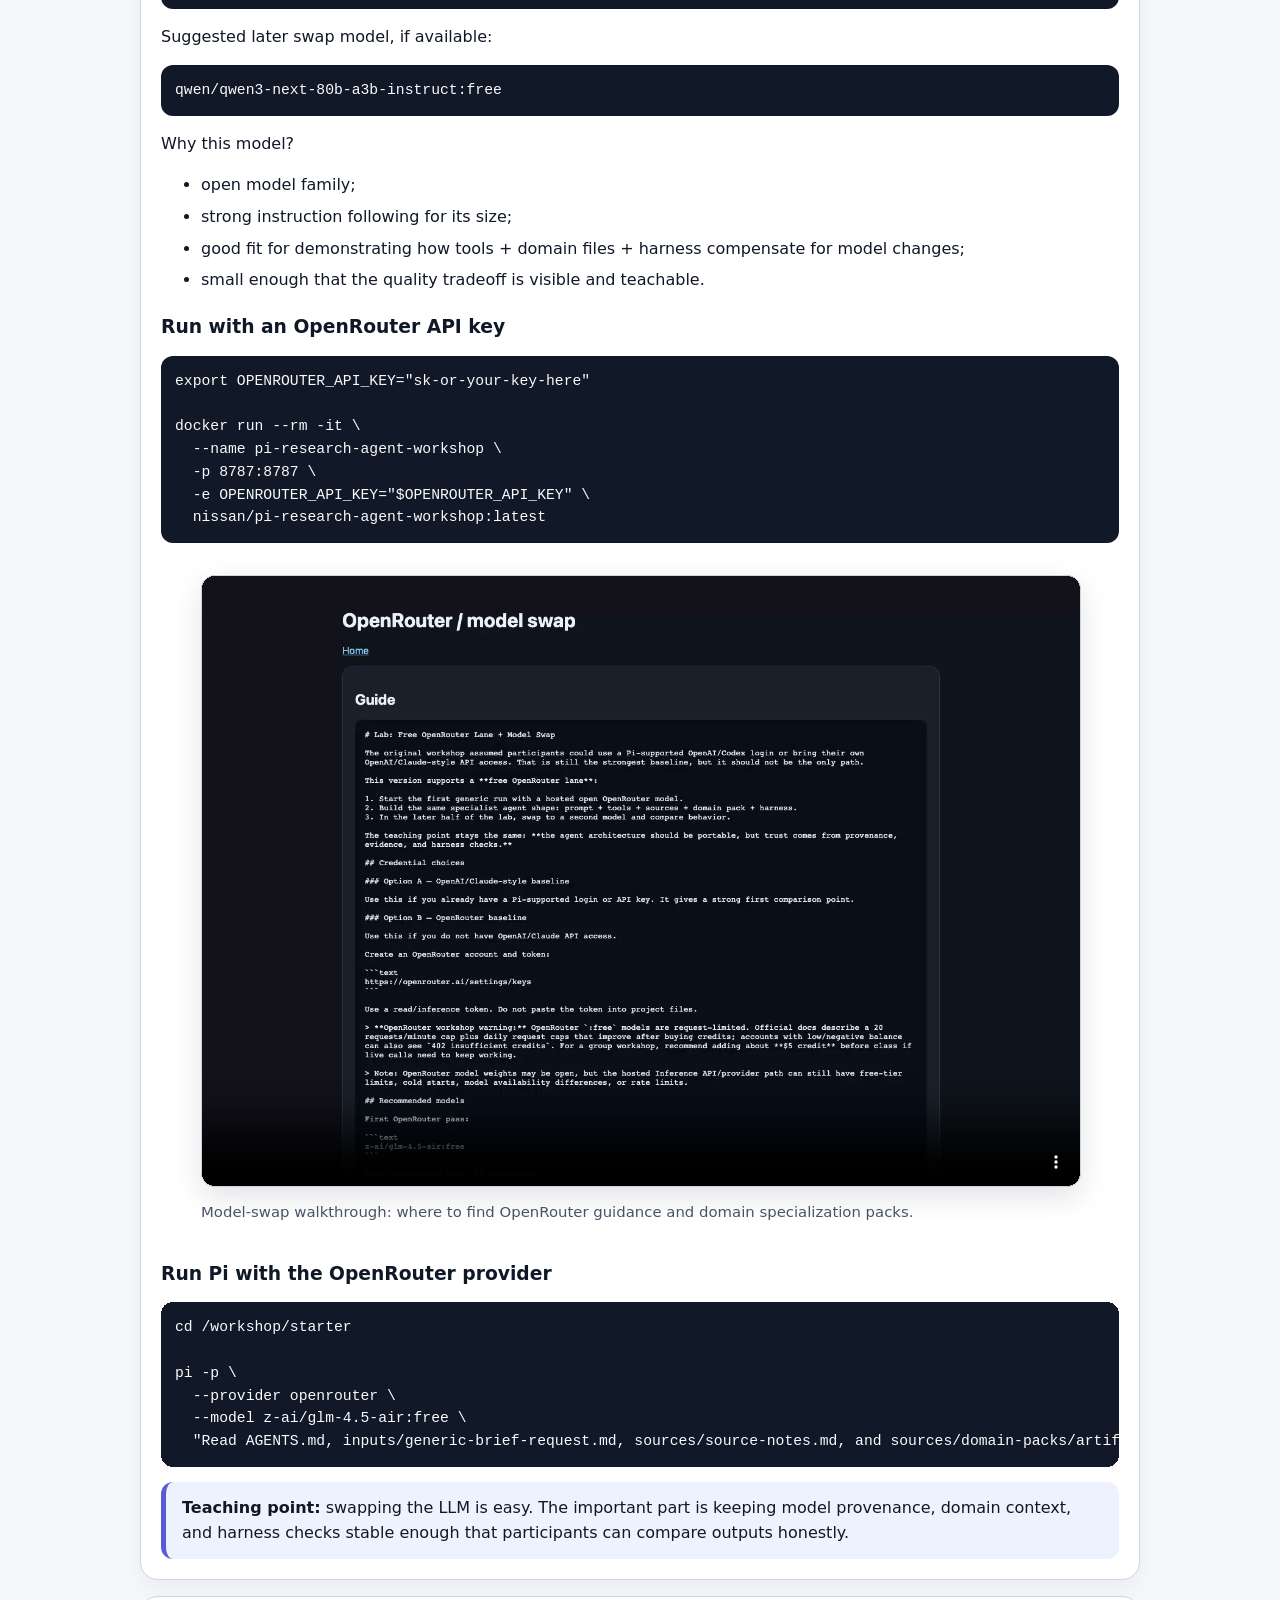
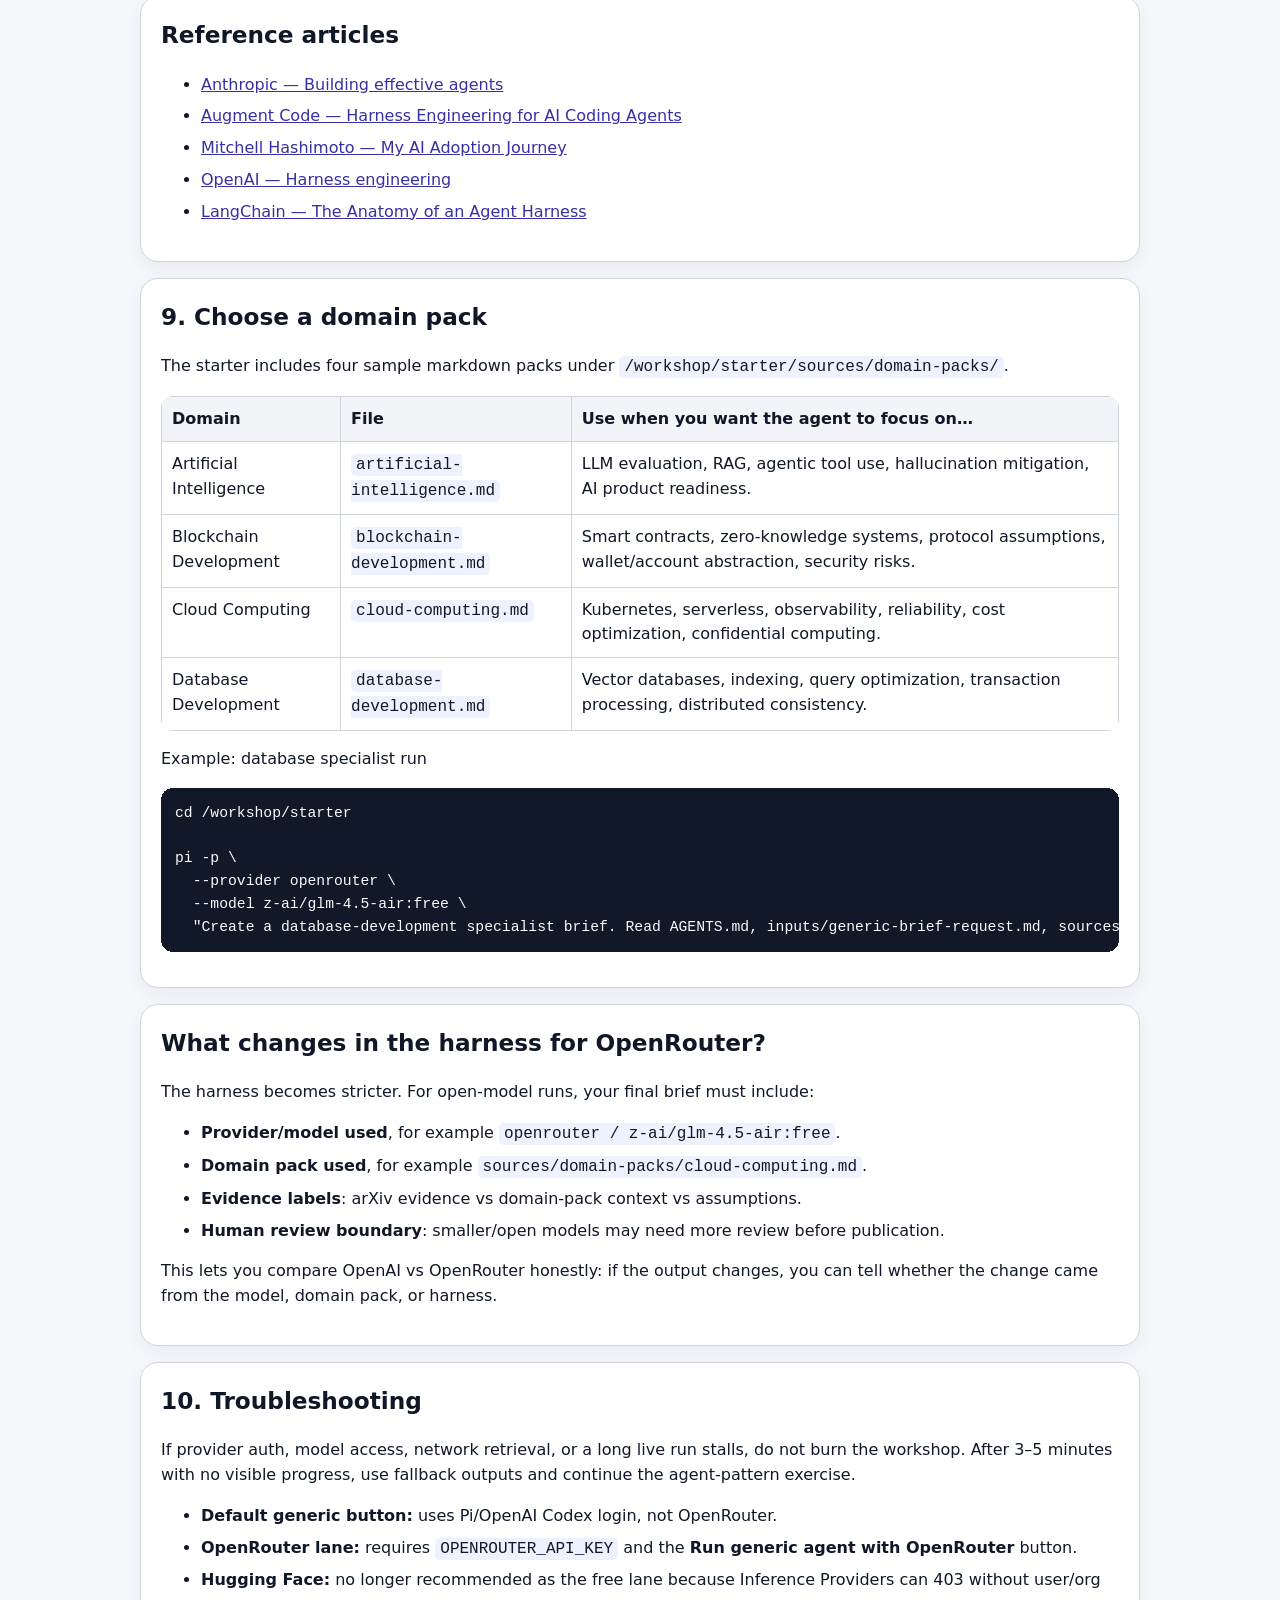
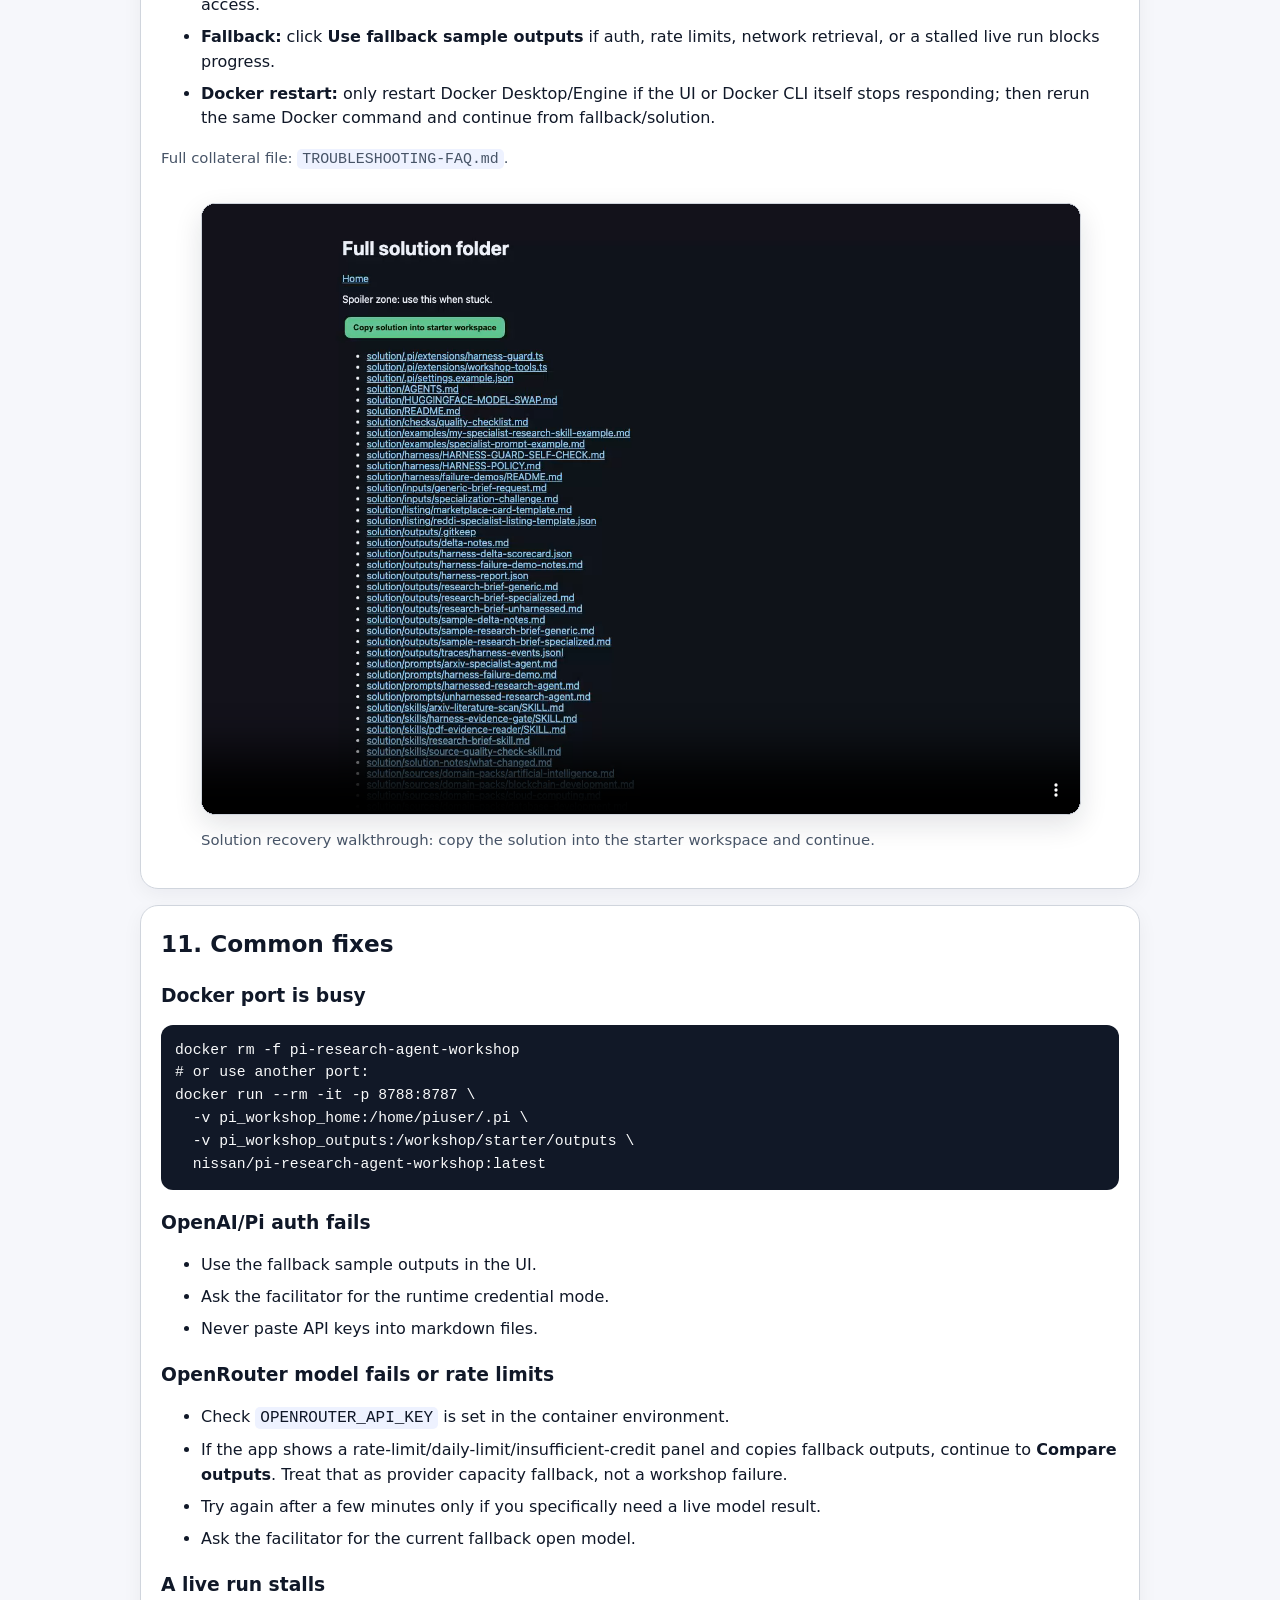
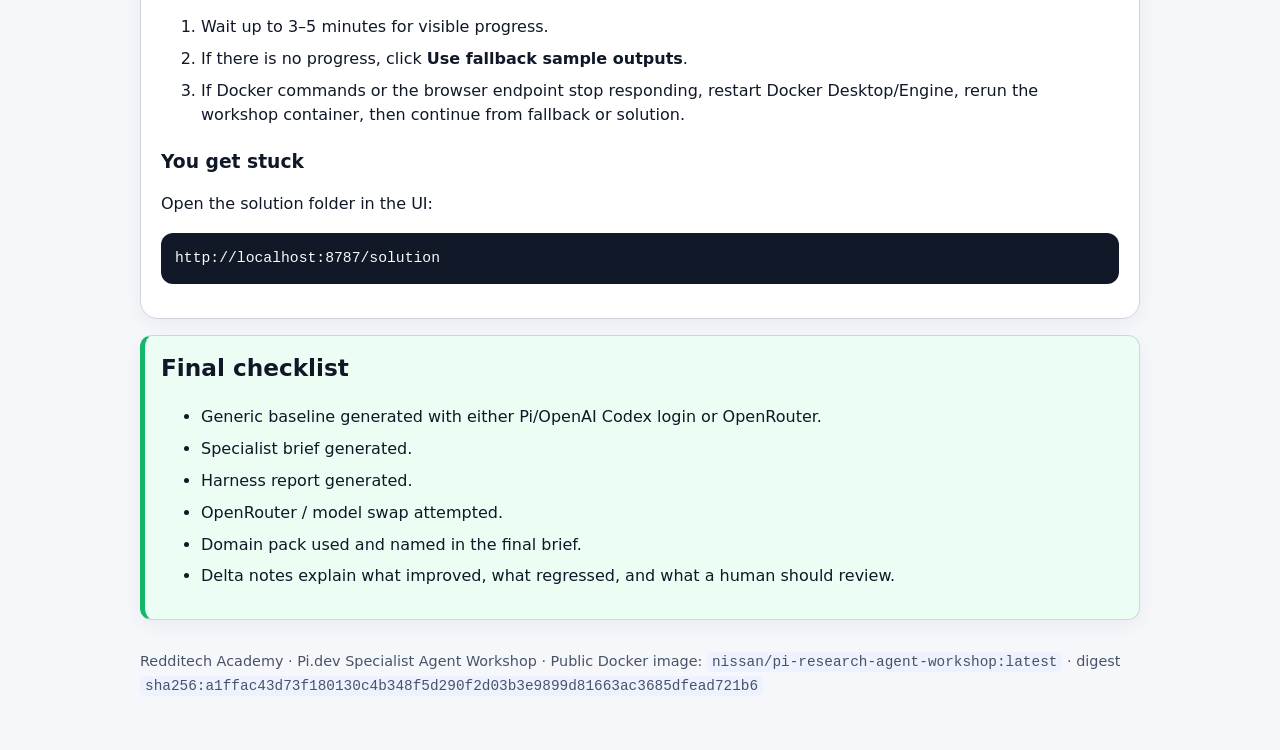
==== commit 51641800: "Refocus Chat Lab on workshop-first flow" ====
--- a/participant-share/index.html
+++ b/participant-share/index.html
@@ -141,8 +141,12 @@
         <figcaption>Expected browser state after starting the image: health, credential lanes, and fallback option.</figcaption>
       </figure>
     </div>
-    <p class="small">The image includes a starter workspace, fallback examples, a full solution folder if you get stuck, and UI recovery for common OpenRouter rate limits. Current verified digest: <code>sha256:14162fca33e810037c6861dbbc059fed9cd0dc211cec93680c675efc5d2bdedd</code>.</p>
+    <p class="small">The image includes a starter workspace, fallback examples, a full solution folder if you get stuck, and UI recovery for common OpenRouter rate limits. Current verified digest: <code>sha256:a1ffac43d73f180130c4b348f5d290f2d03b3e9899d81663ac3685dfead721b6</code>.</p>
     <div class="callout warn"><strong>Stalled-run rule:</strong> every live run shows a <strong>Running...</strong> indicator. If OpenRouter returns a 429 rate limit, daily-limit message, or 402 insufficient-credit response, the app shows a clear limit message and copies fallback outputs automatically. If any other live model/tool run shows no visible progress for 3–5 minutes, stop waiting and click <strong>Use fallback sample outputs</strong>. If the browser or Docker CLI stops responding, restart Docker Desktop/Engine, rerun the same <code>docker run</code> command, then continue from fallback or the solution folder.</div>
+  </section>
+
+  <section class="card callout">
+    <strong>45-minute workshop path:</strong> open <code>http://localhost:8787/chat</code> first and click <strong>Run all three modes</strong>. Participants should see the end result chats in the browser before anyone is asked to inspect files or traces. Treat the JSON, markdown transcript, and harness report as follow-up material for after the workshop or the final Q&A.
   </section>
 
   <section id="baseline" class="card">
@@ -215,7 +219,7 @@
 
   <section id="chat-lab" class="card">
     <h2>6. Chat Lab: compare conversation modes</h2>
-    <p>The Chat Lab gives participants the ChatGPT-like surface Nissan asked for. Use one prompt and compare three modes. You can run one selected mode, run all three modes in sequence, download a markdown transcript, or clear the conversation before the next exercise.</p>
+    <p>The Chat Lab gives participants the ChatGPT-like surface Nissan asked for. During the workshop, use one prompt and click <strong>Run all three modes</strong> so the room sees the finished chats first. Use single-mode sends, transcript export, and artifact inspection later if time remains.</p>
     <ul>
       <li><strong>Plain chat</strong> — model-only answer, no tools, no harness, no artifacts.</li>
       <li><strong>Agent chat</strong> — tool/output surfaces available, harness off, useful but not enforced.</li>
@@ -225,9 +229,9 @@
     <pre><code>http://localhost:8787/chat</code></pre>
     <p>Useful artifacts:</p>
     <ul>
-      <li><code>outputs/chat-lab-history.json</code> — persisted conversation state.</li>
-      <li><code>outputs/chat-lab-transcript.md</code> — exportable transcript for facilitation notes.</li>
-      <li><code>outputs/chat-harness-report.json</code> — harness checks from the harnessed chat mode.</li>
+      <li><code>outputs/chat-lab-history.json</code> — persisted conversation state for later review.</li>
+      <li><code>outputs/chat-lab-transcript.md</code> — exportable transcript for facilitation notes or post-workshop follow-up.</li>
+      <li><code>outputs/chat-harness-report.json</code> — harness checks from the harnessed chat mode when participants want to inspect the deeper mechanics.</li>
     </ul>
     <div class="walkthrough">
       <figure>
@@ -390,7 +394,7 @@
     </ul>
   </section>
 
-  <p class="footer">Redditech Academy · Pi.dev Specialist Agent Workshop · Public Docker image: <code>nissan/pi-research-agent-workshop:latest</code> · digest <code>sha256:14162fca33e810037c6861dbbc059fed9cd0dc211cec93680c675efc5d2bdedd</code></p>
+  <p class="footer">Redditech Academy · Pi.dev Specialist Agent Workshop · Public Docker image: <code>nissan/pi-research-agent-workshop:latest</code> · digest <code>sha256:a1ffac43d73f180130c4b348f5d290f2d03b3e9899d81663ac3685dfead721b6</code></p>
 </main>
 </body>
 </html>
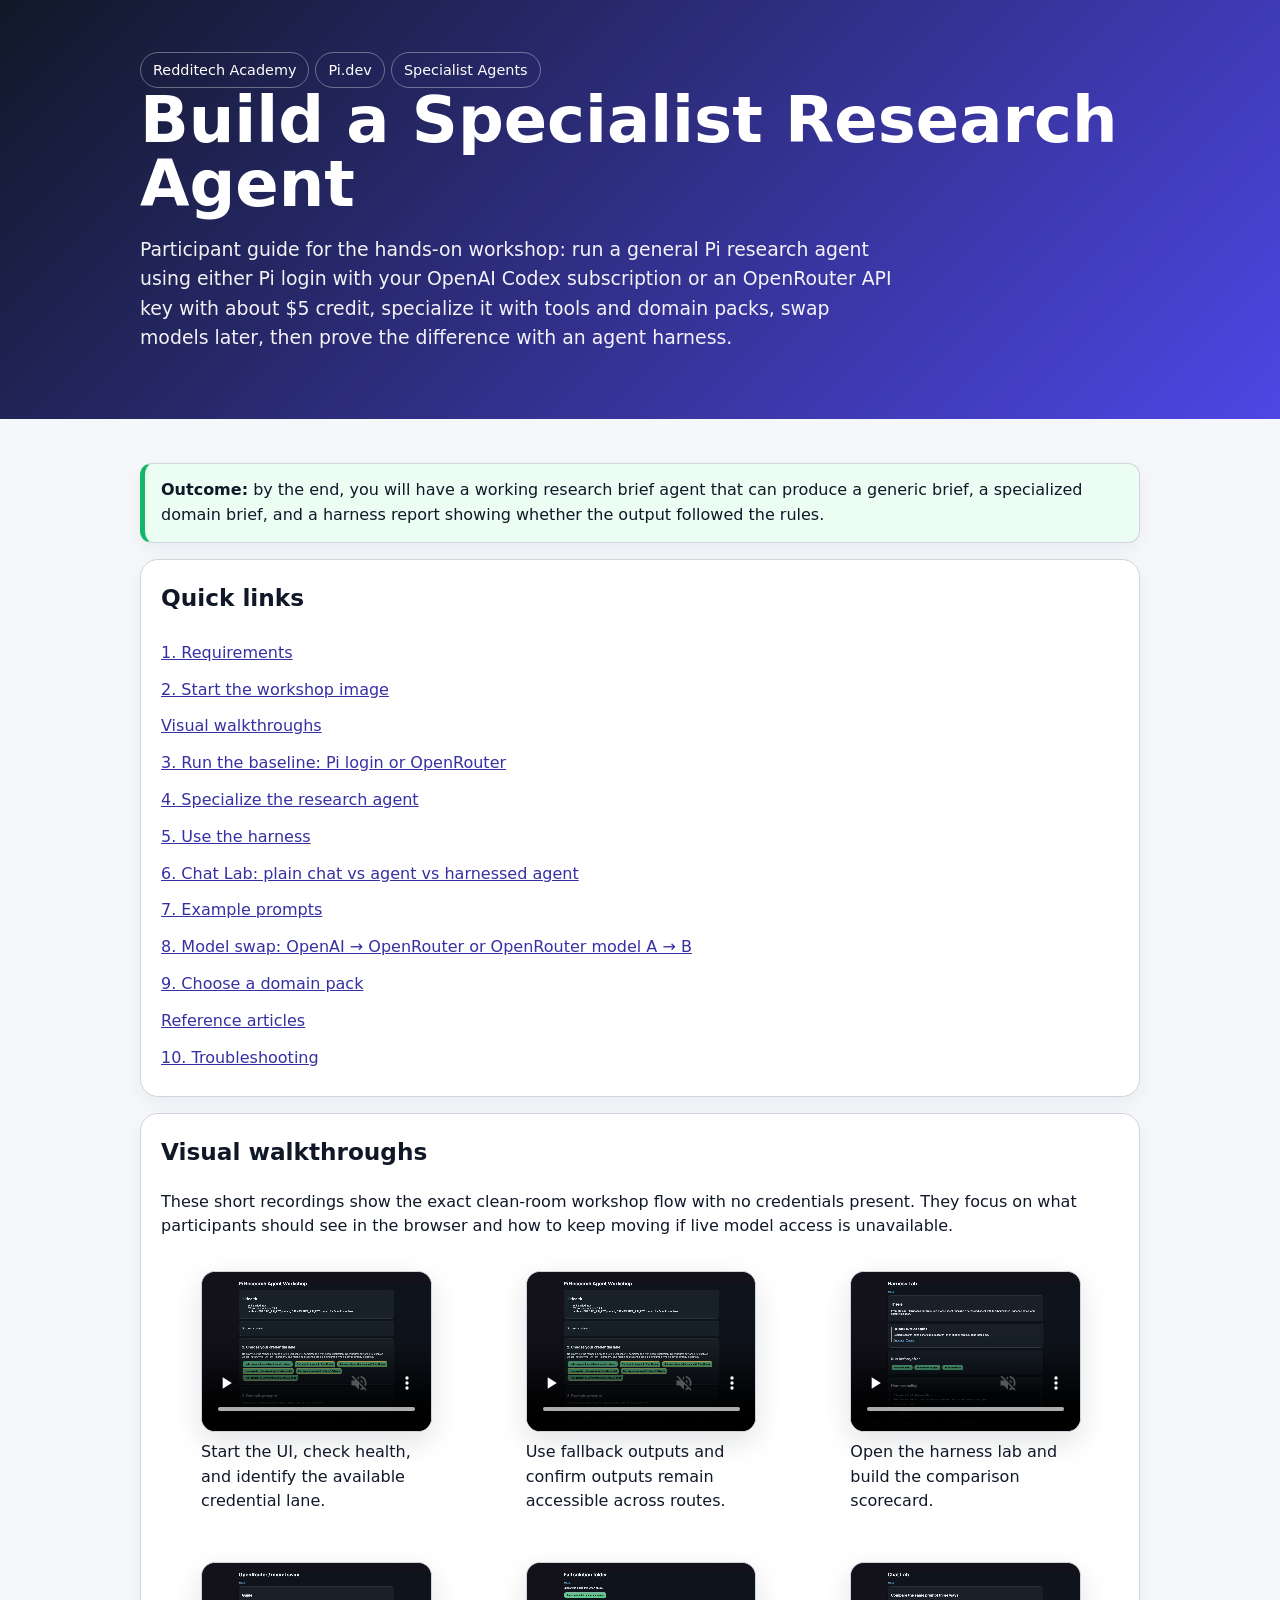
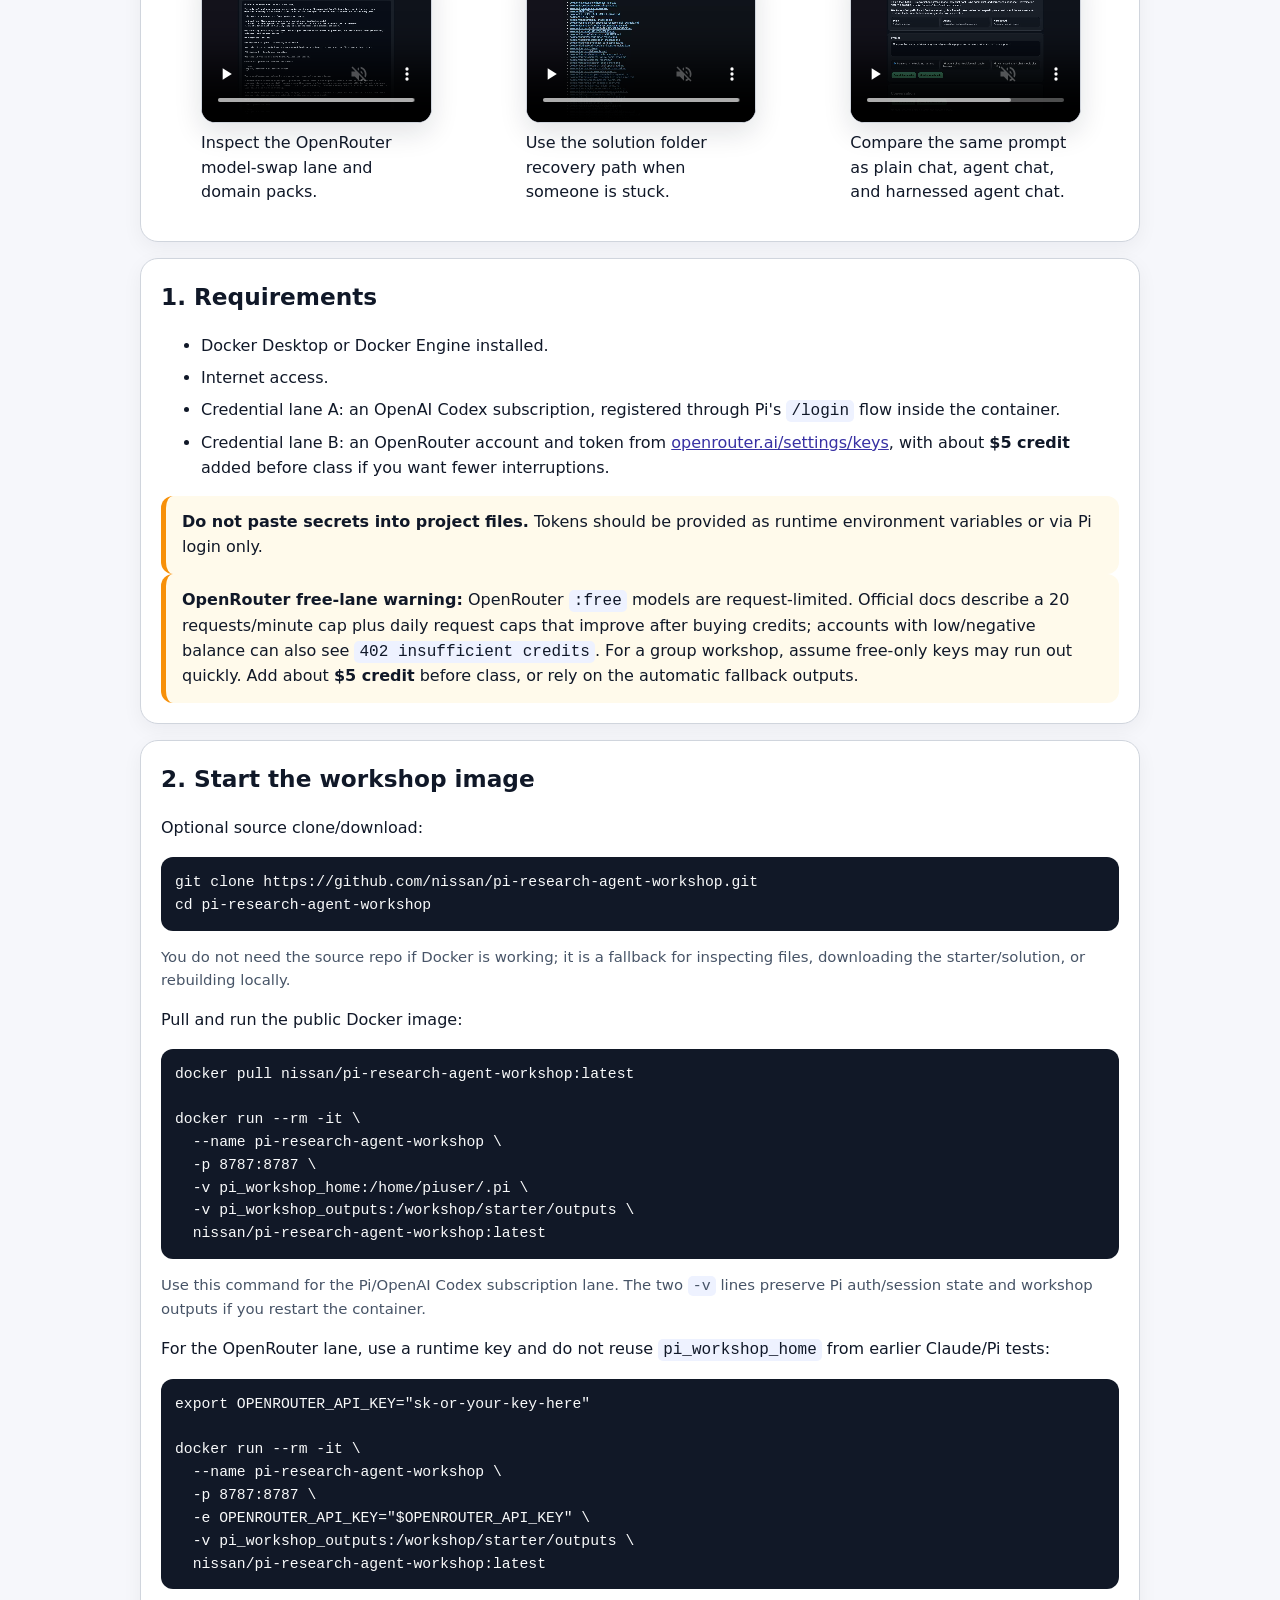
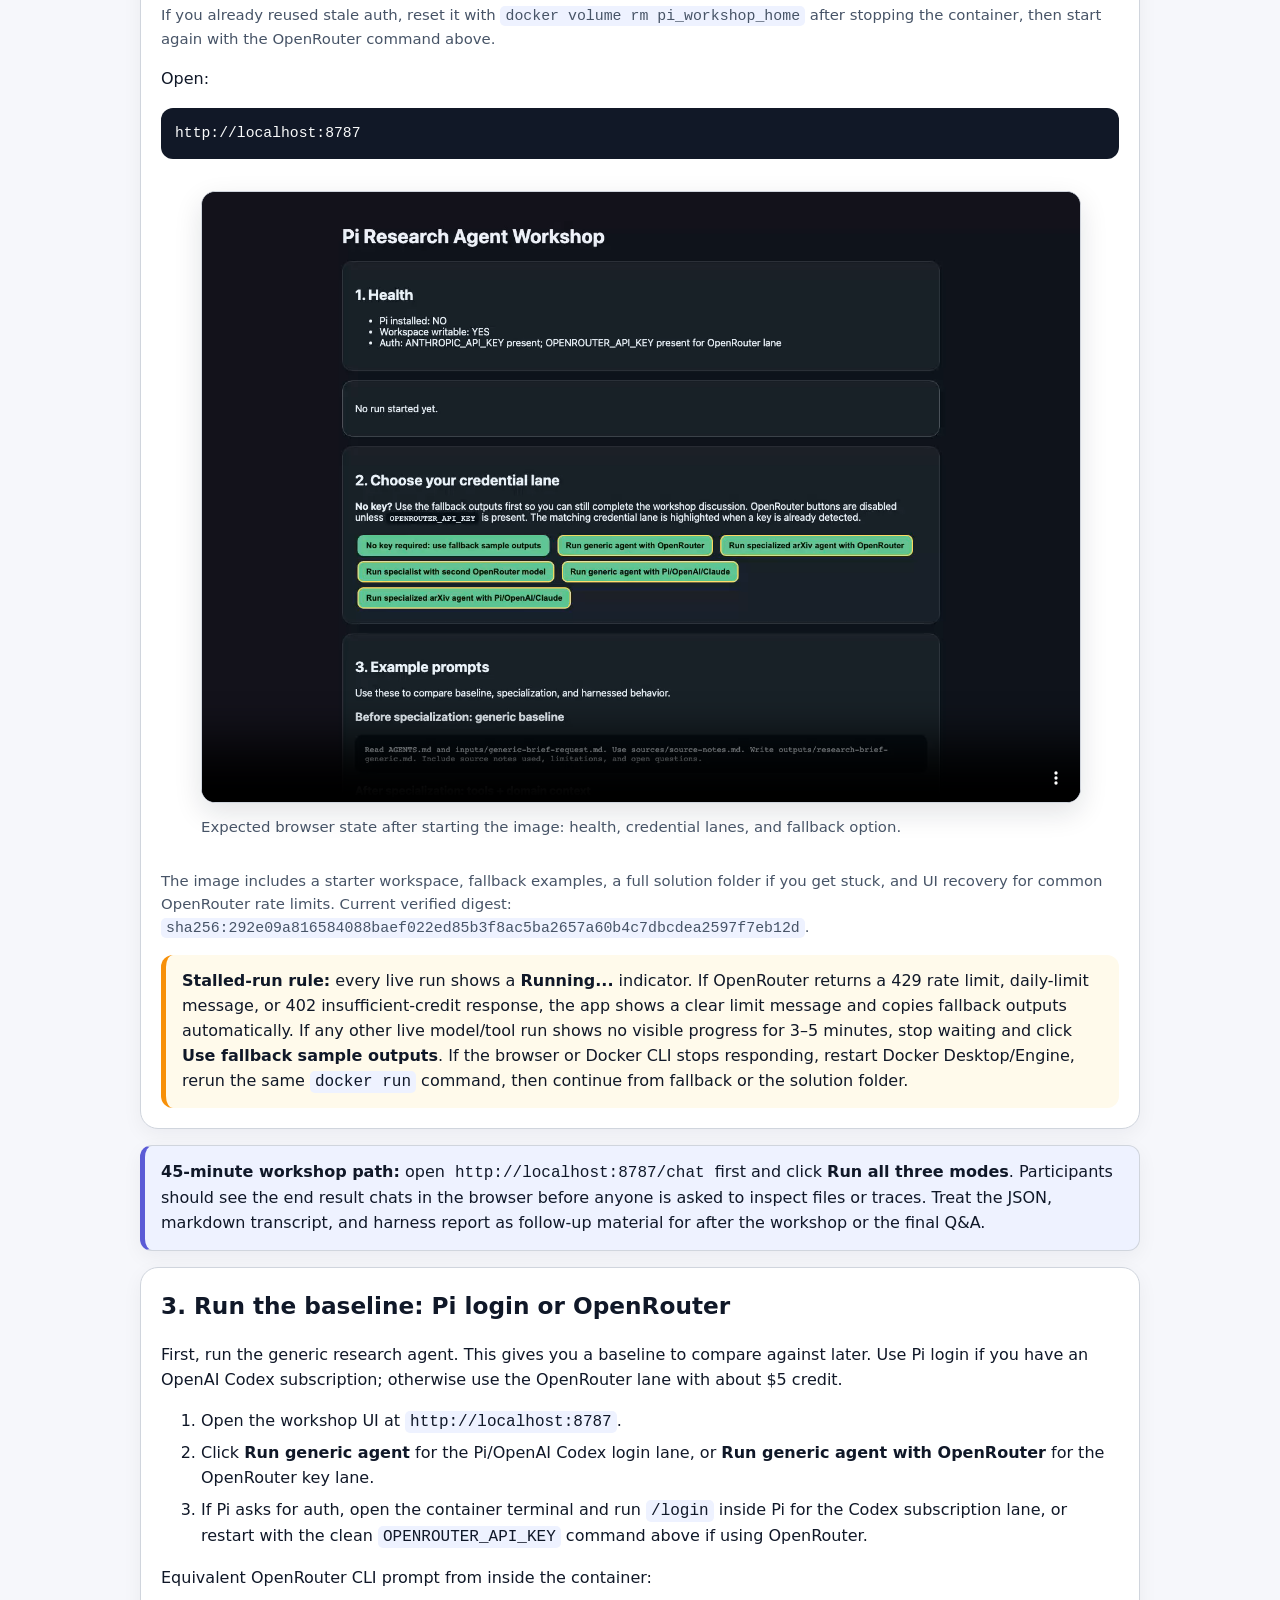
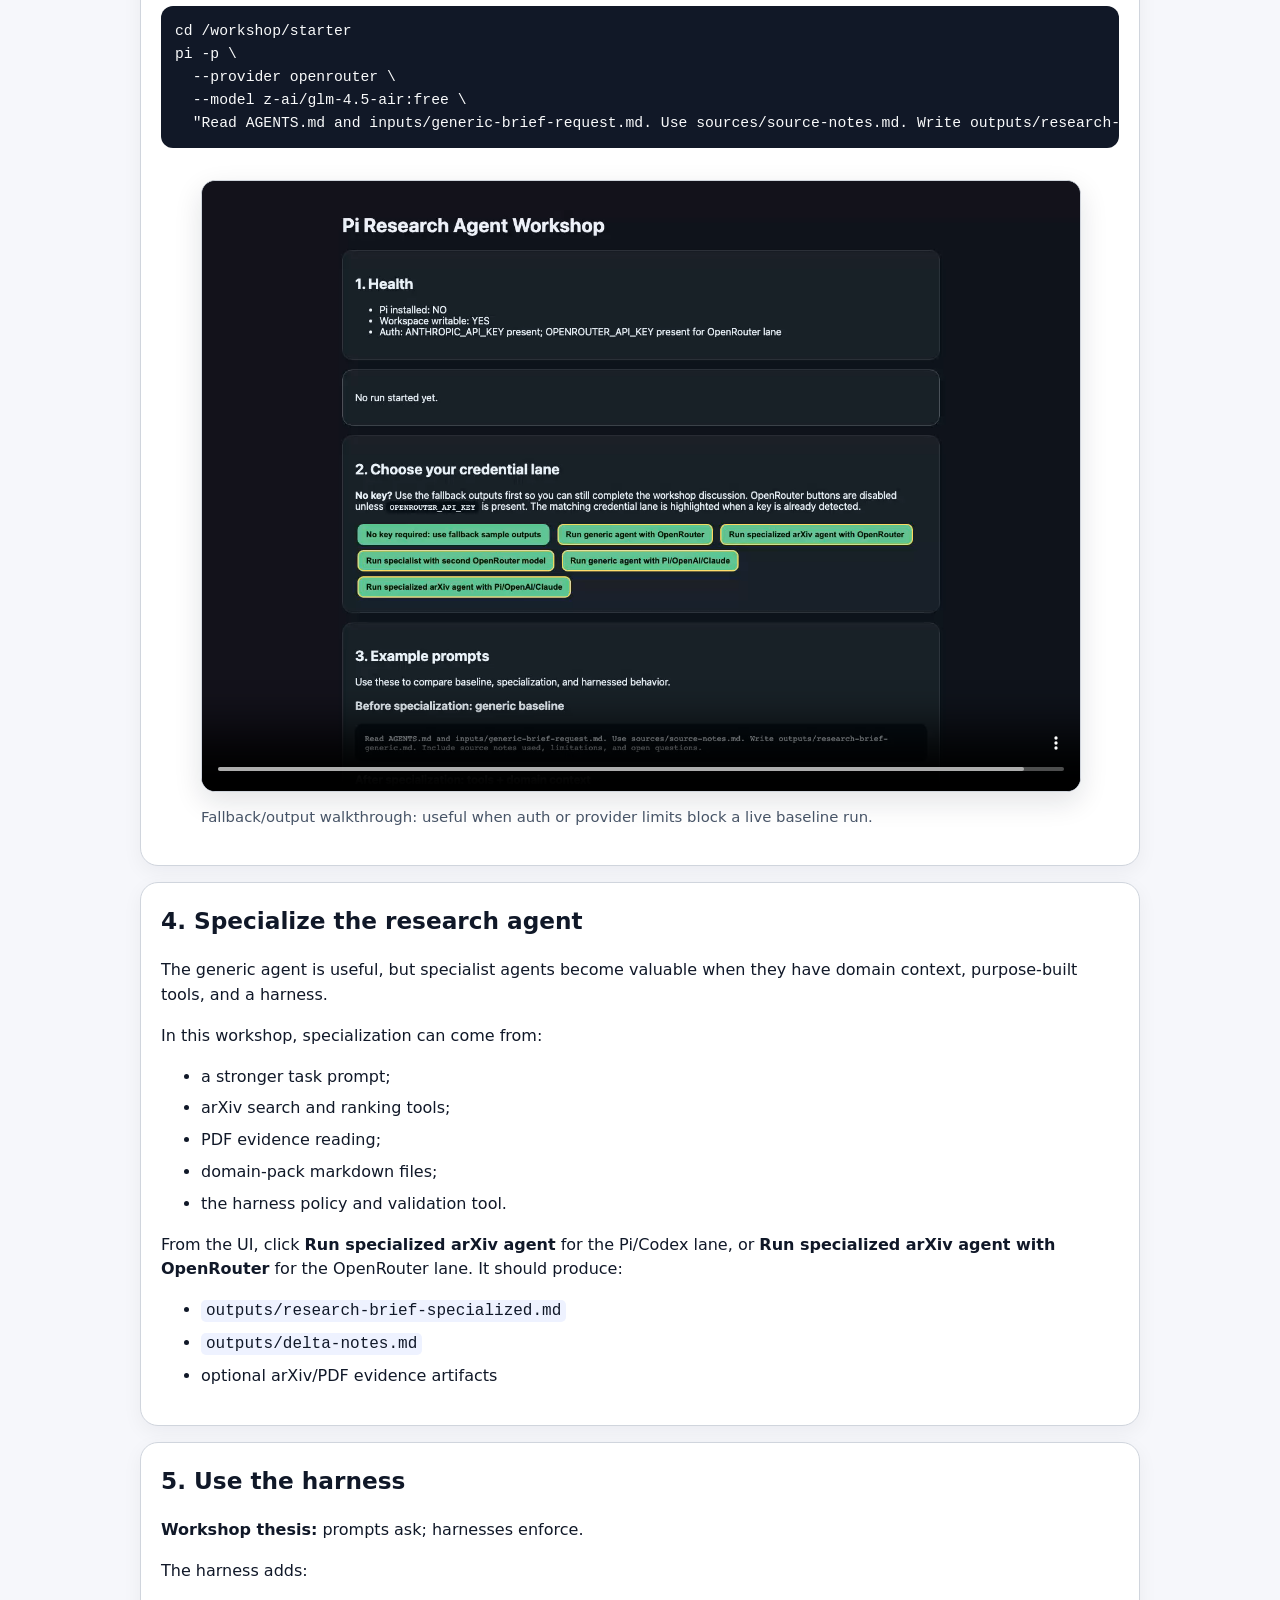
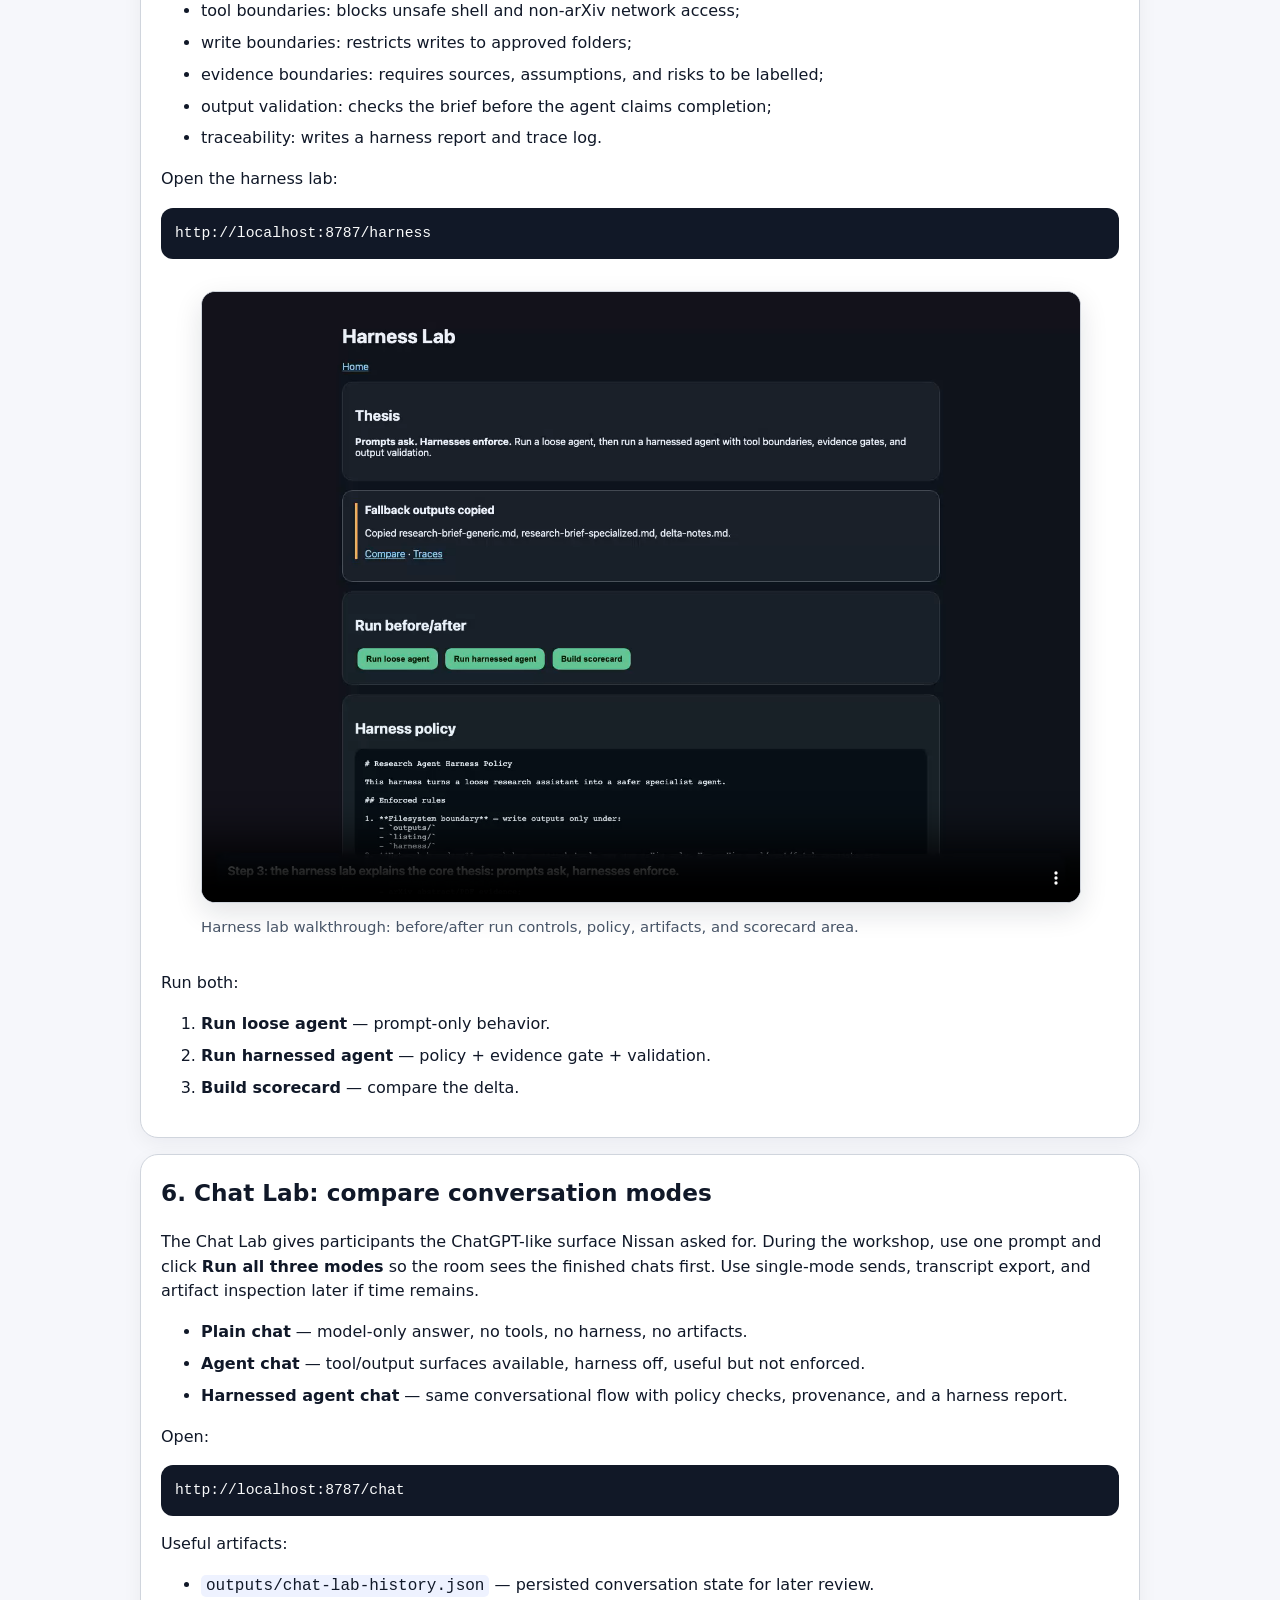
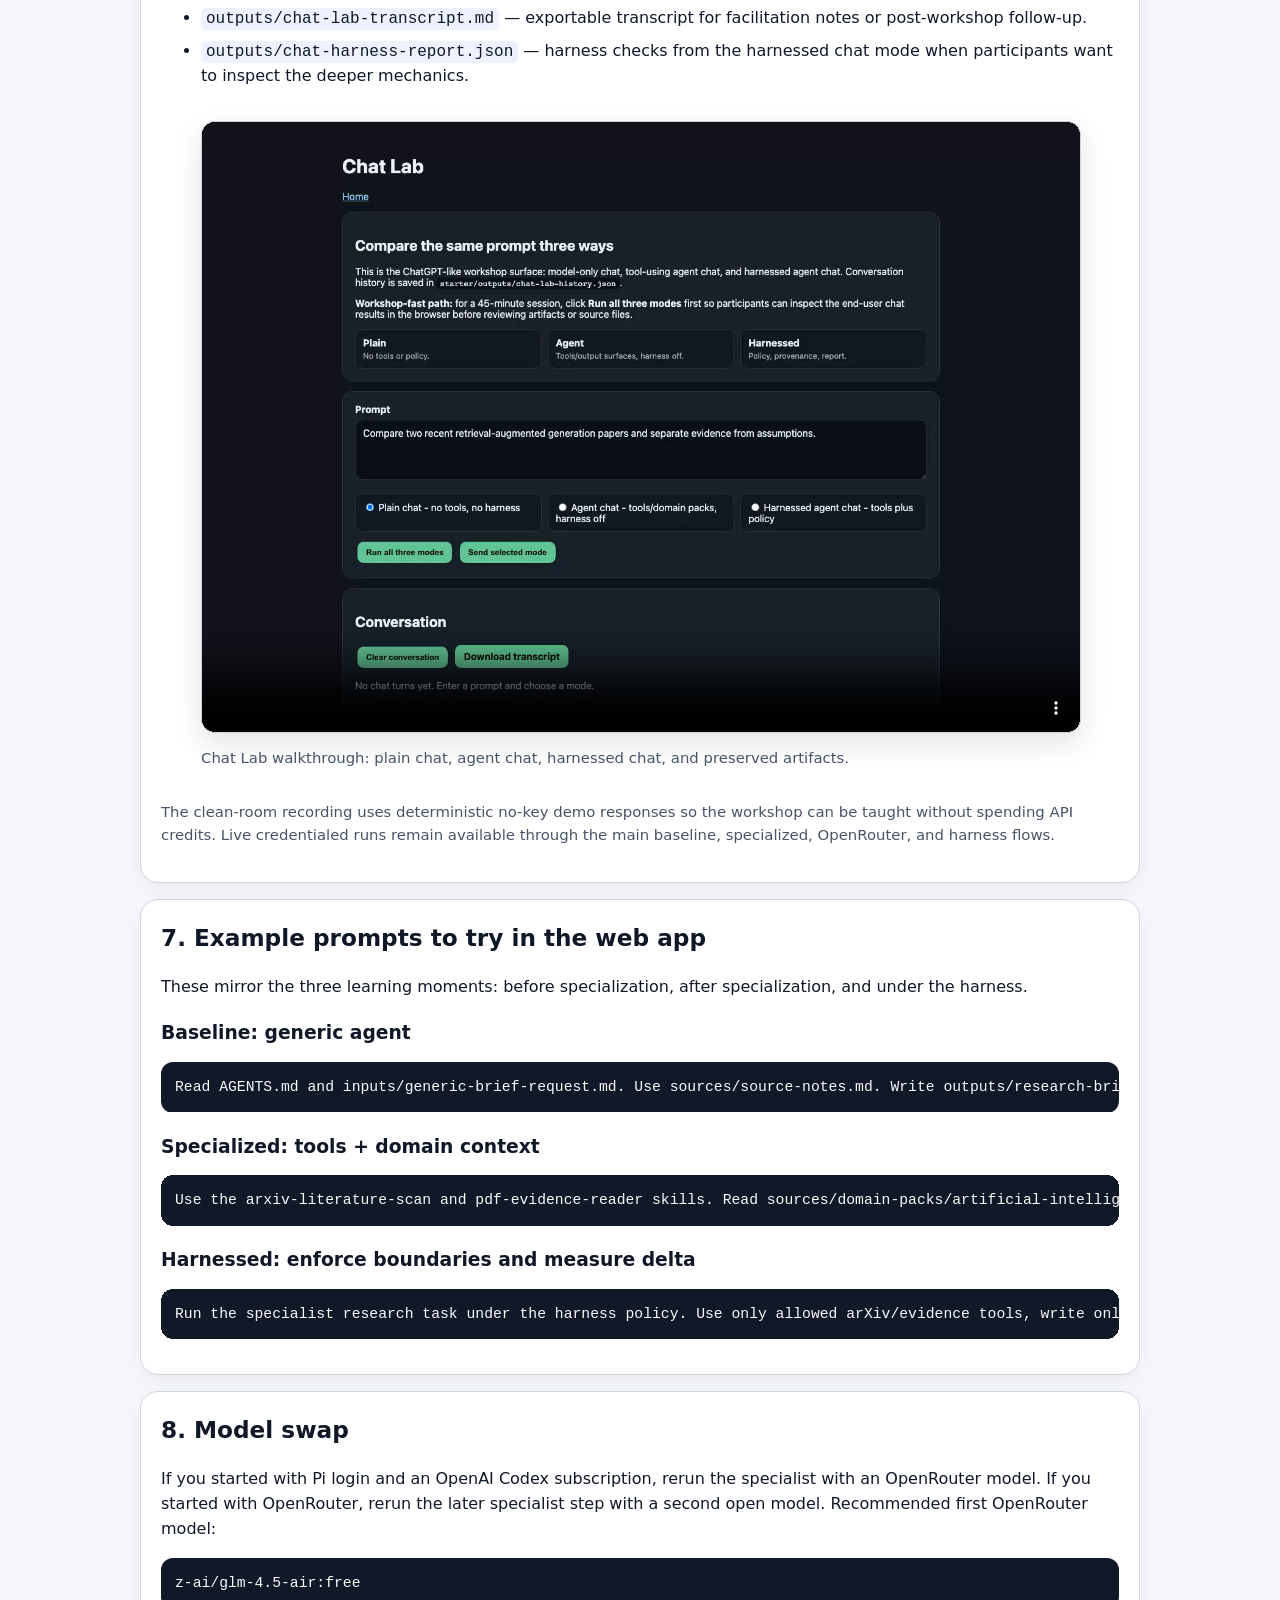
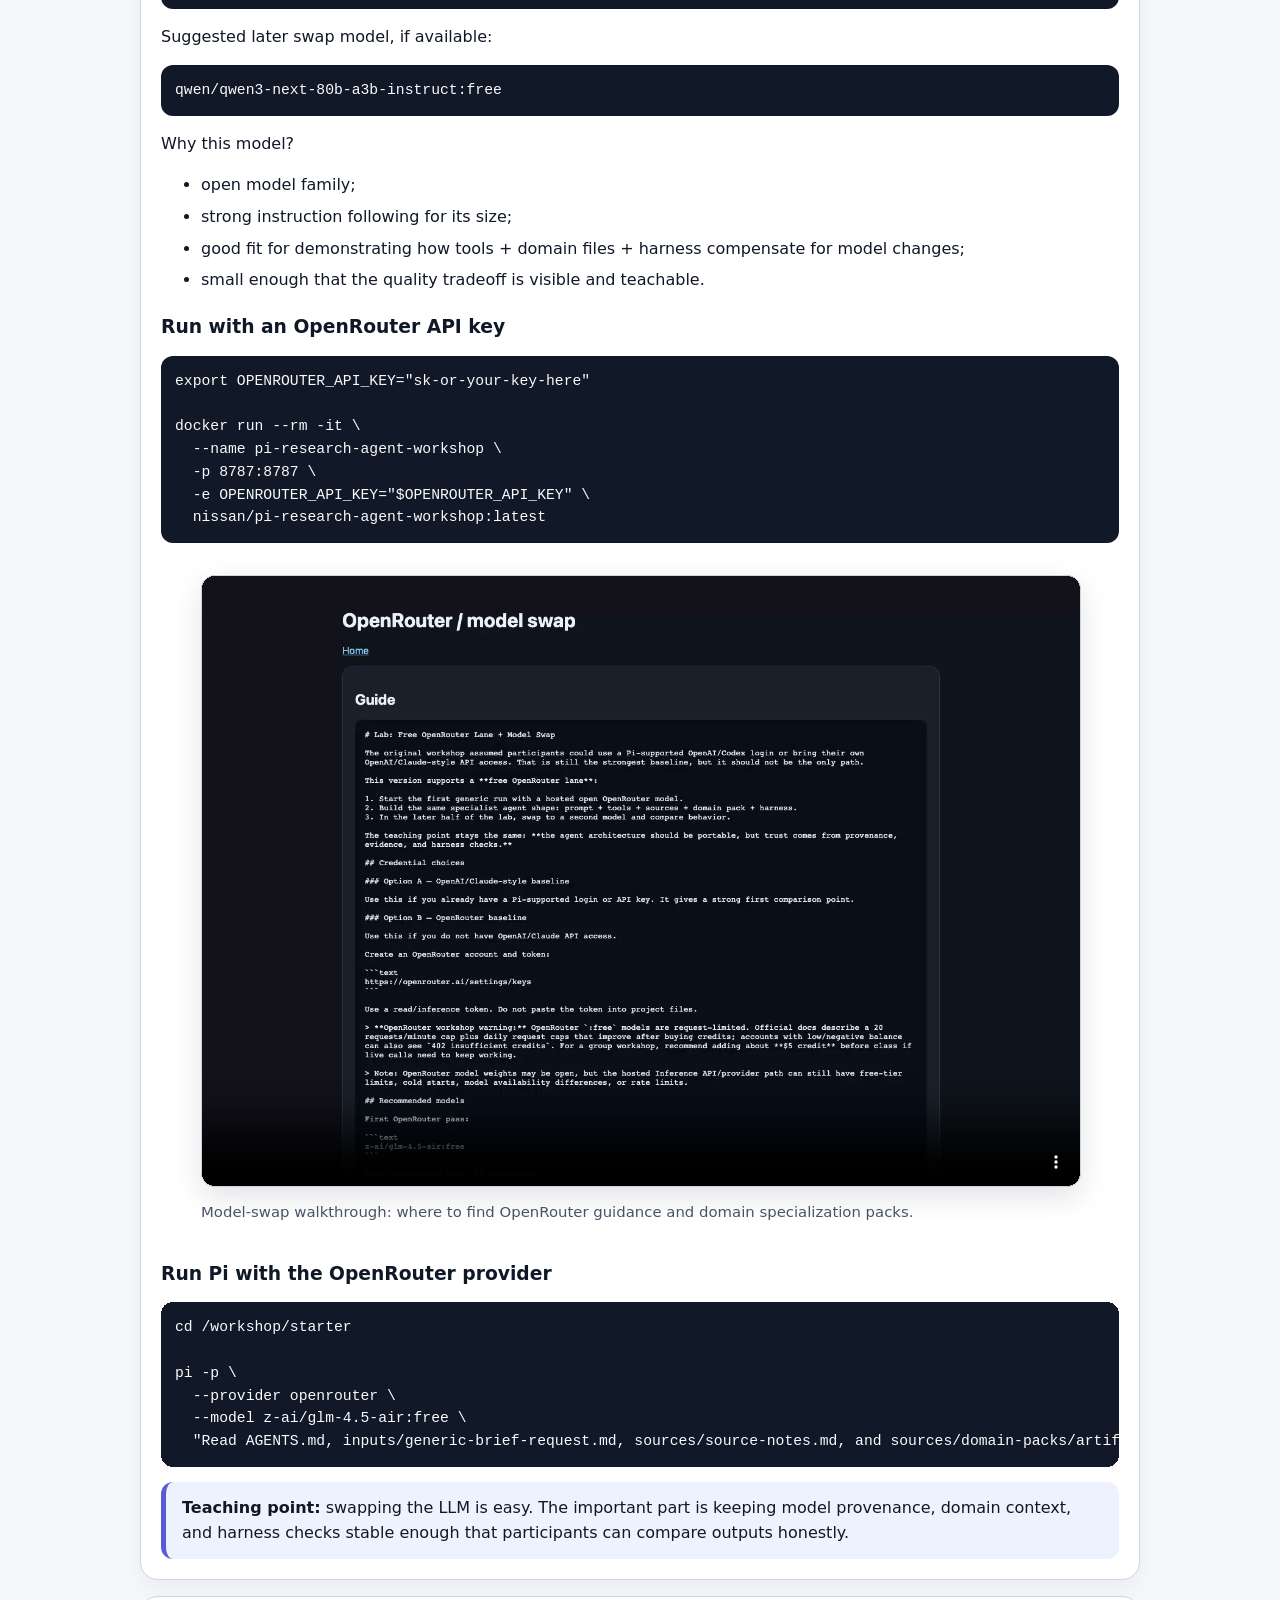
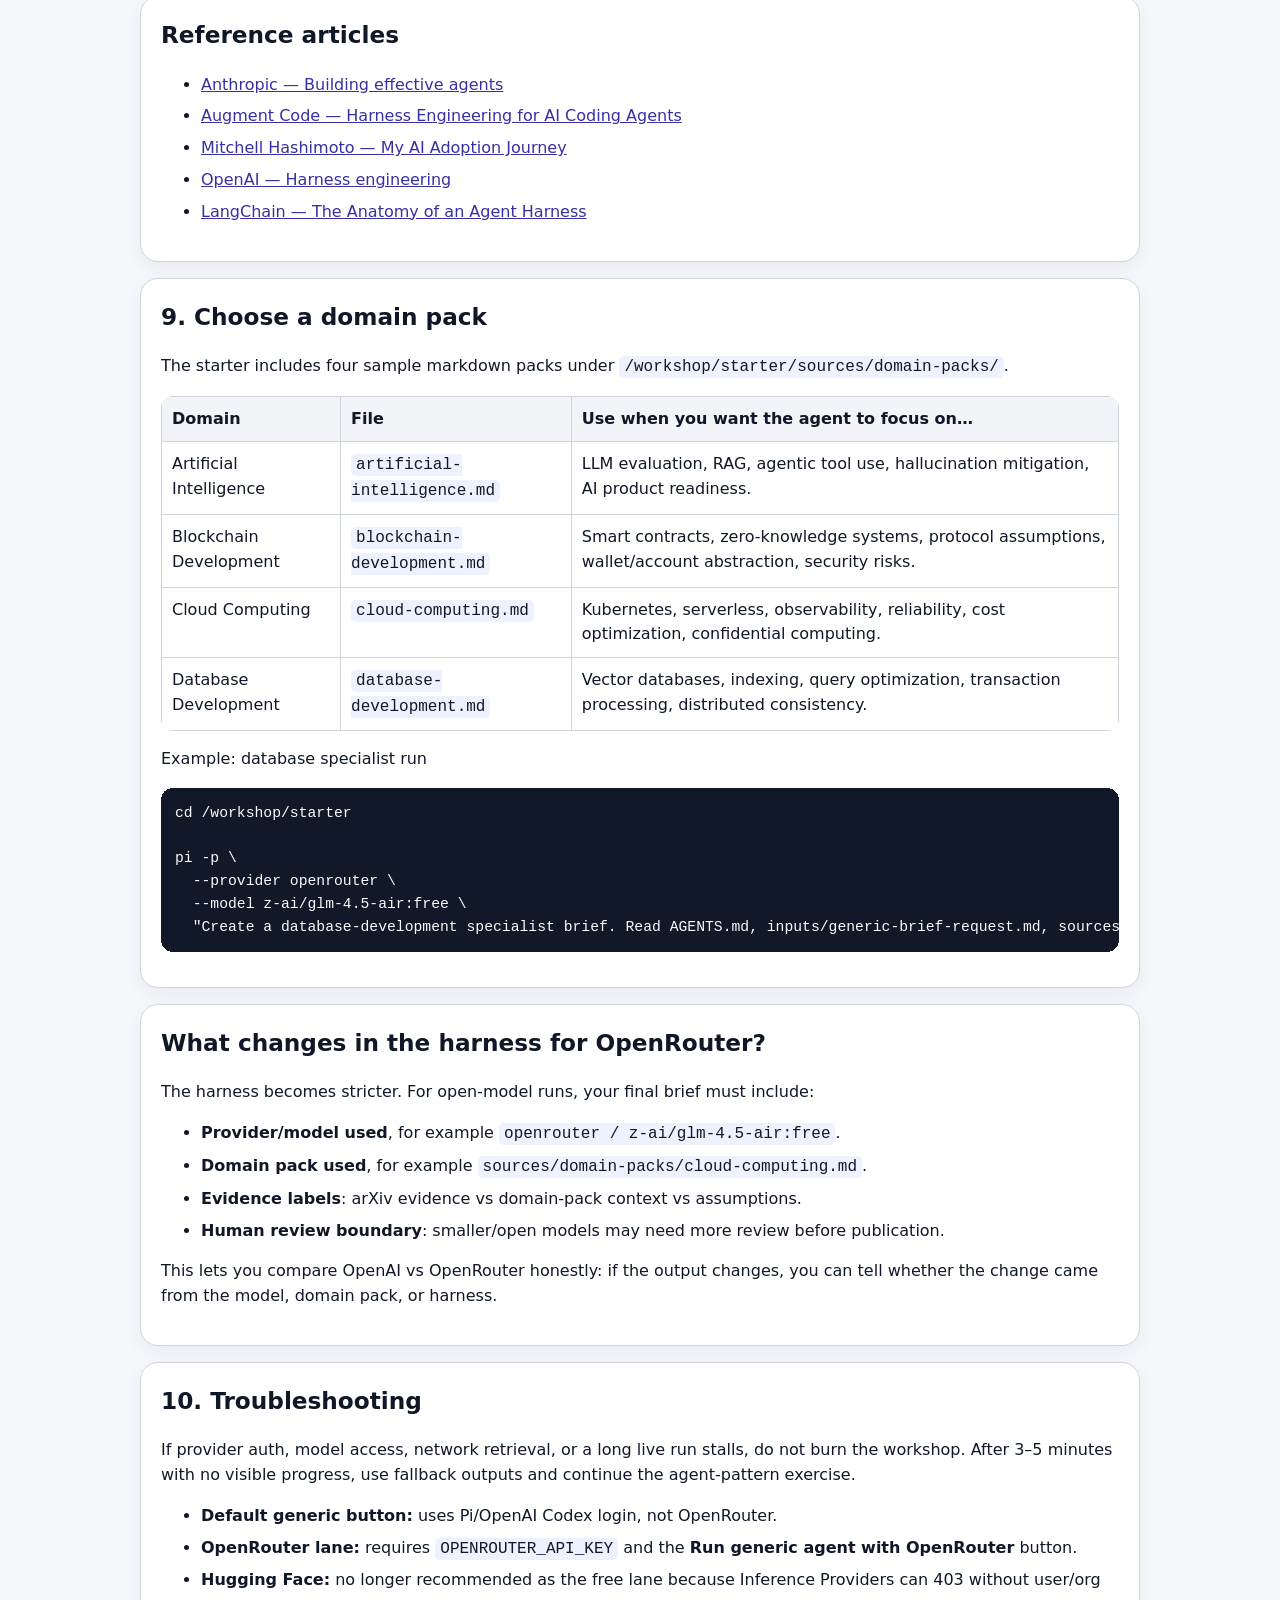
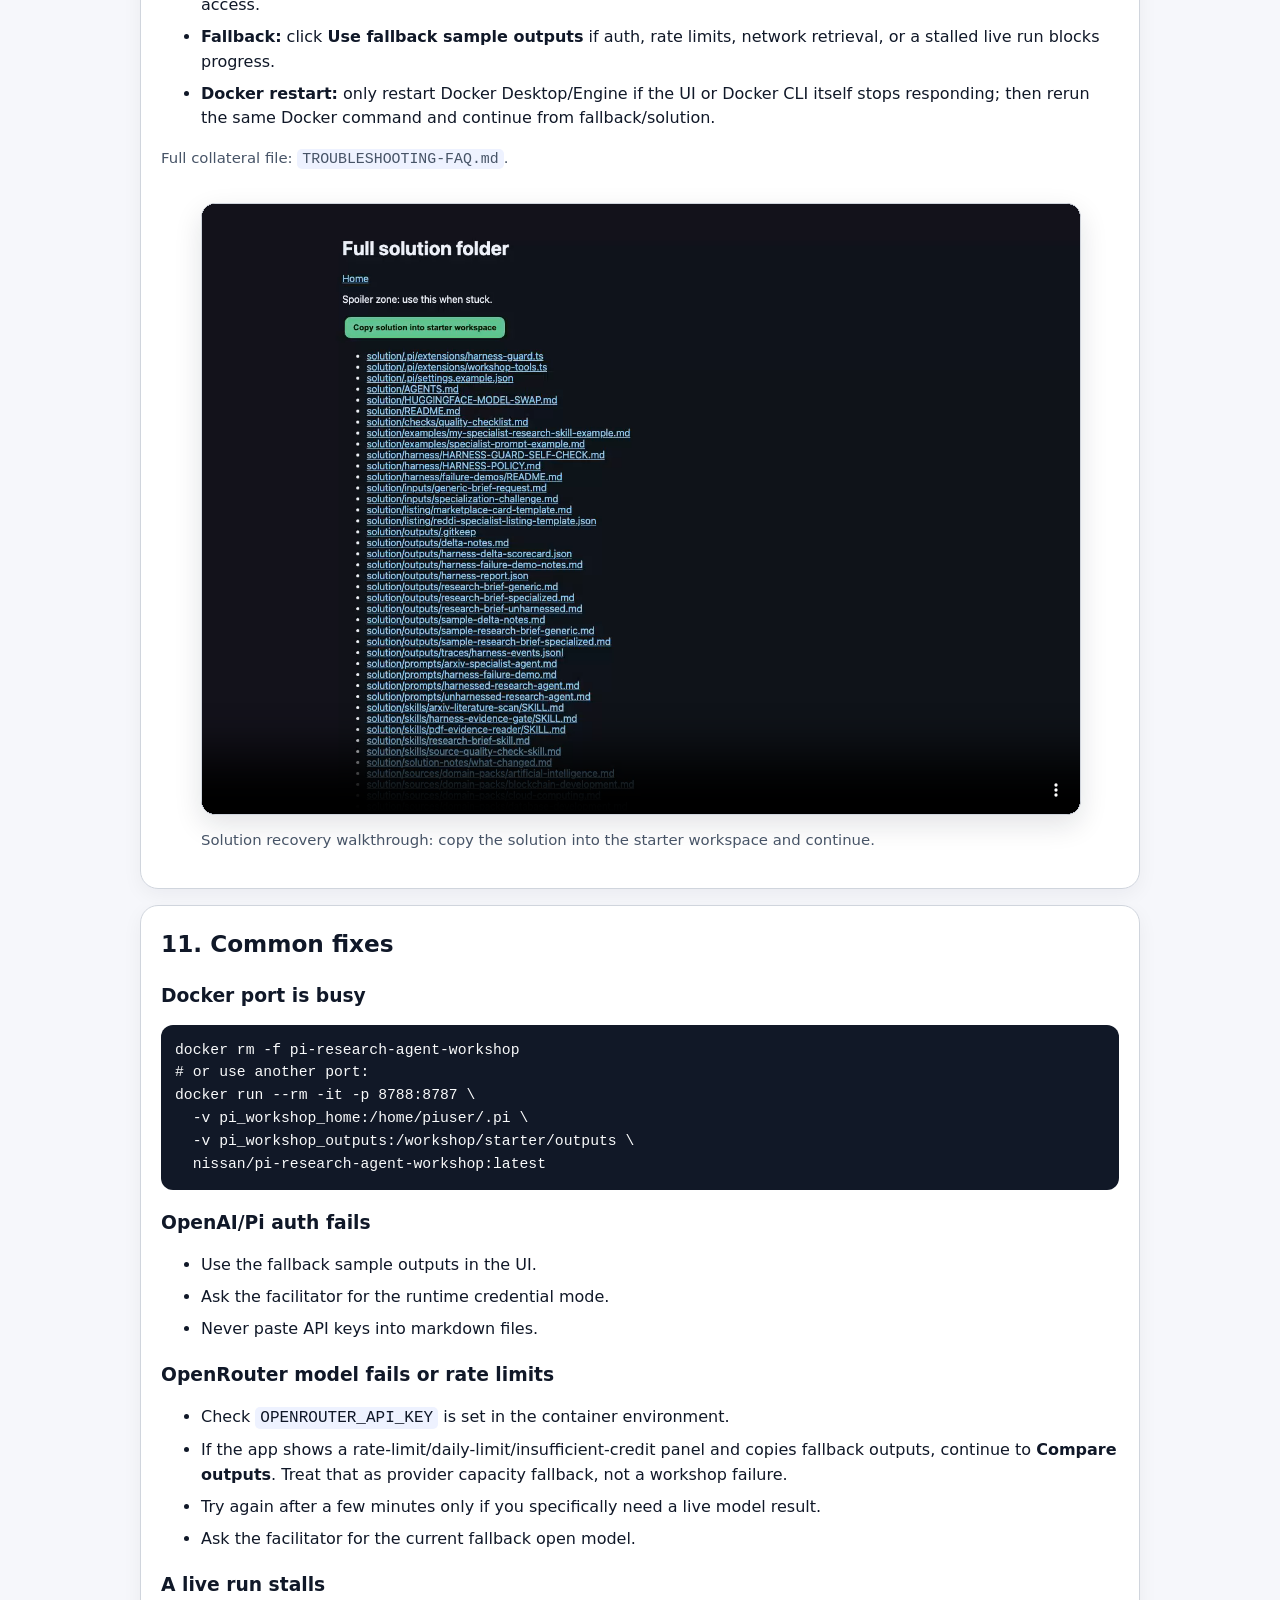
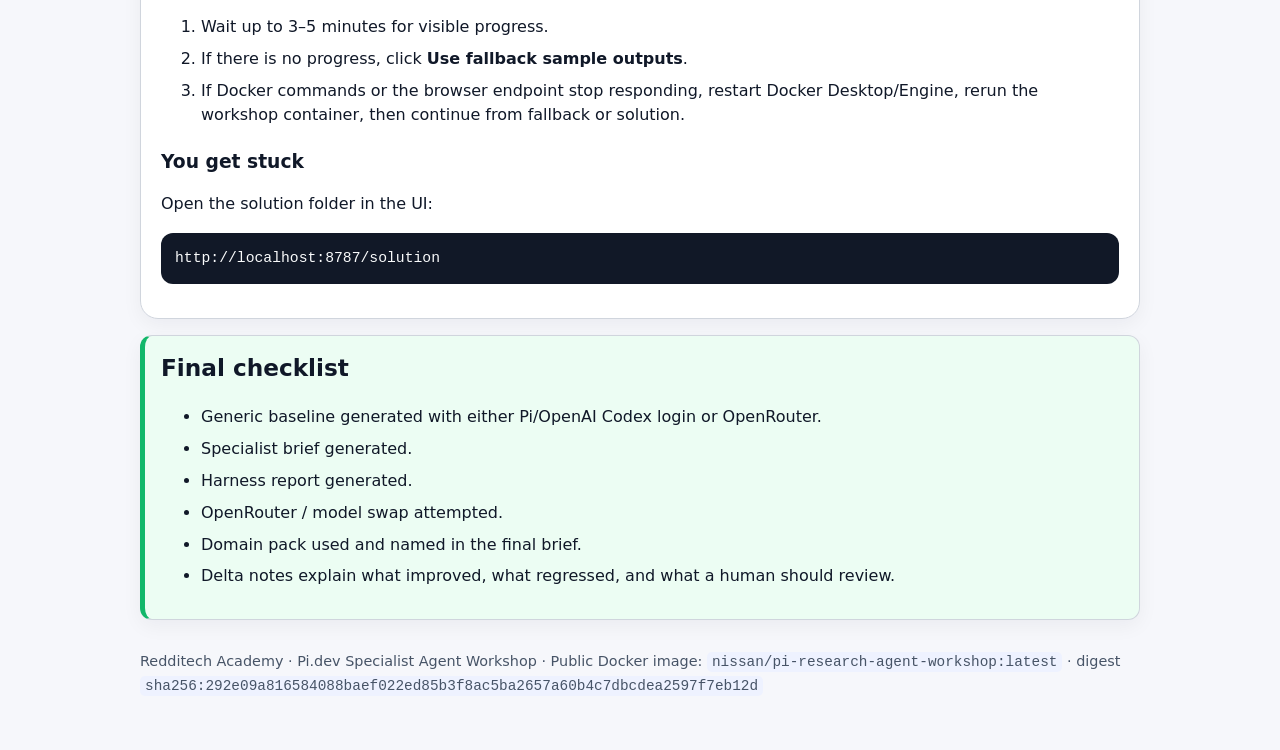
==== commit edad991f: "Refresh workshop digest and preflight links" ====
--- a/participant-share/index.html
+++ b/participant-share/index.html
@@ -141,7 +141,7 @@
         <figcaption>Expected browser state after starting the image: health, credential lanes, and fallback option.</figcaption>
       </figure>
     </div>
-    <p class="small">The image includes a starter workspace, fallback examples, a full solution folder if you get stuck, and UI recovery for common OpenRouter rate limits. Current verified digest: <code>sha256:a1ffac43d73f180130c4b348f5d290f2d03b3e9899d81663ac3685dfead721b6</code>.</p>
+    <p class="small">The image includes a starter workspace, fallback examples, a full solution folder if you get stuck, and UI recovery for common OpenRouter rate limits. Current verified digest: <code>sha256:292e09a816584088baef022ed85b3f8ac5ba2657a60b4c7dbcdea2597f7eb12d</code>.</p>
     <div class="callout warn"><strong>Stalled-run rule:</strong> every live run shows a <strong>Running...</strong> indicator. If OpenRouter returns a 429 rate limit, daily-limit message, or 402 insufficient-credit response, the app shows a clear limit message and copies fallback outputs automatically. If any other live model/tool run shows no visible progress for 3–5 minutes, stop waiting and click <strong>Use fallback sample outputs</strong>. If the browser or Docker CLI stops responding, restart Docker Desktop/Engine, rerun the same <code>docker run</code> command, then continue from fallback or the solution folder.</div>
   </section>
 
@@ -394,7 +394,7 @@
     </ul>
   </section>
 
-  <p class="footer">Redditech Academy · Pi.dev Specialist Agent Workshop · Public Docker image: <code>nissan/pi-research-agent-workshop:latest</code> · digest <code>sha256:a1ffac43d73f180130c4b348f5d290f2d03b3e9899d81663ac3685dfead721b6</code></p>
+  <p class="footer">Redditech Academy · Pi.dev Specialist Agent Workshop · Public Docker image: <code>nissan/pi-research-agent-workshop:latest</code> · digest <code>sha256:292e09a816584088baef022ed85b3f8ac5ba2657a60b4c7dbcdea2597f7eb12d</code></p>
 </main>
 </body>
 </html>
